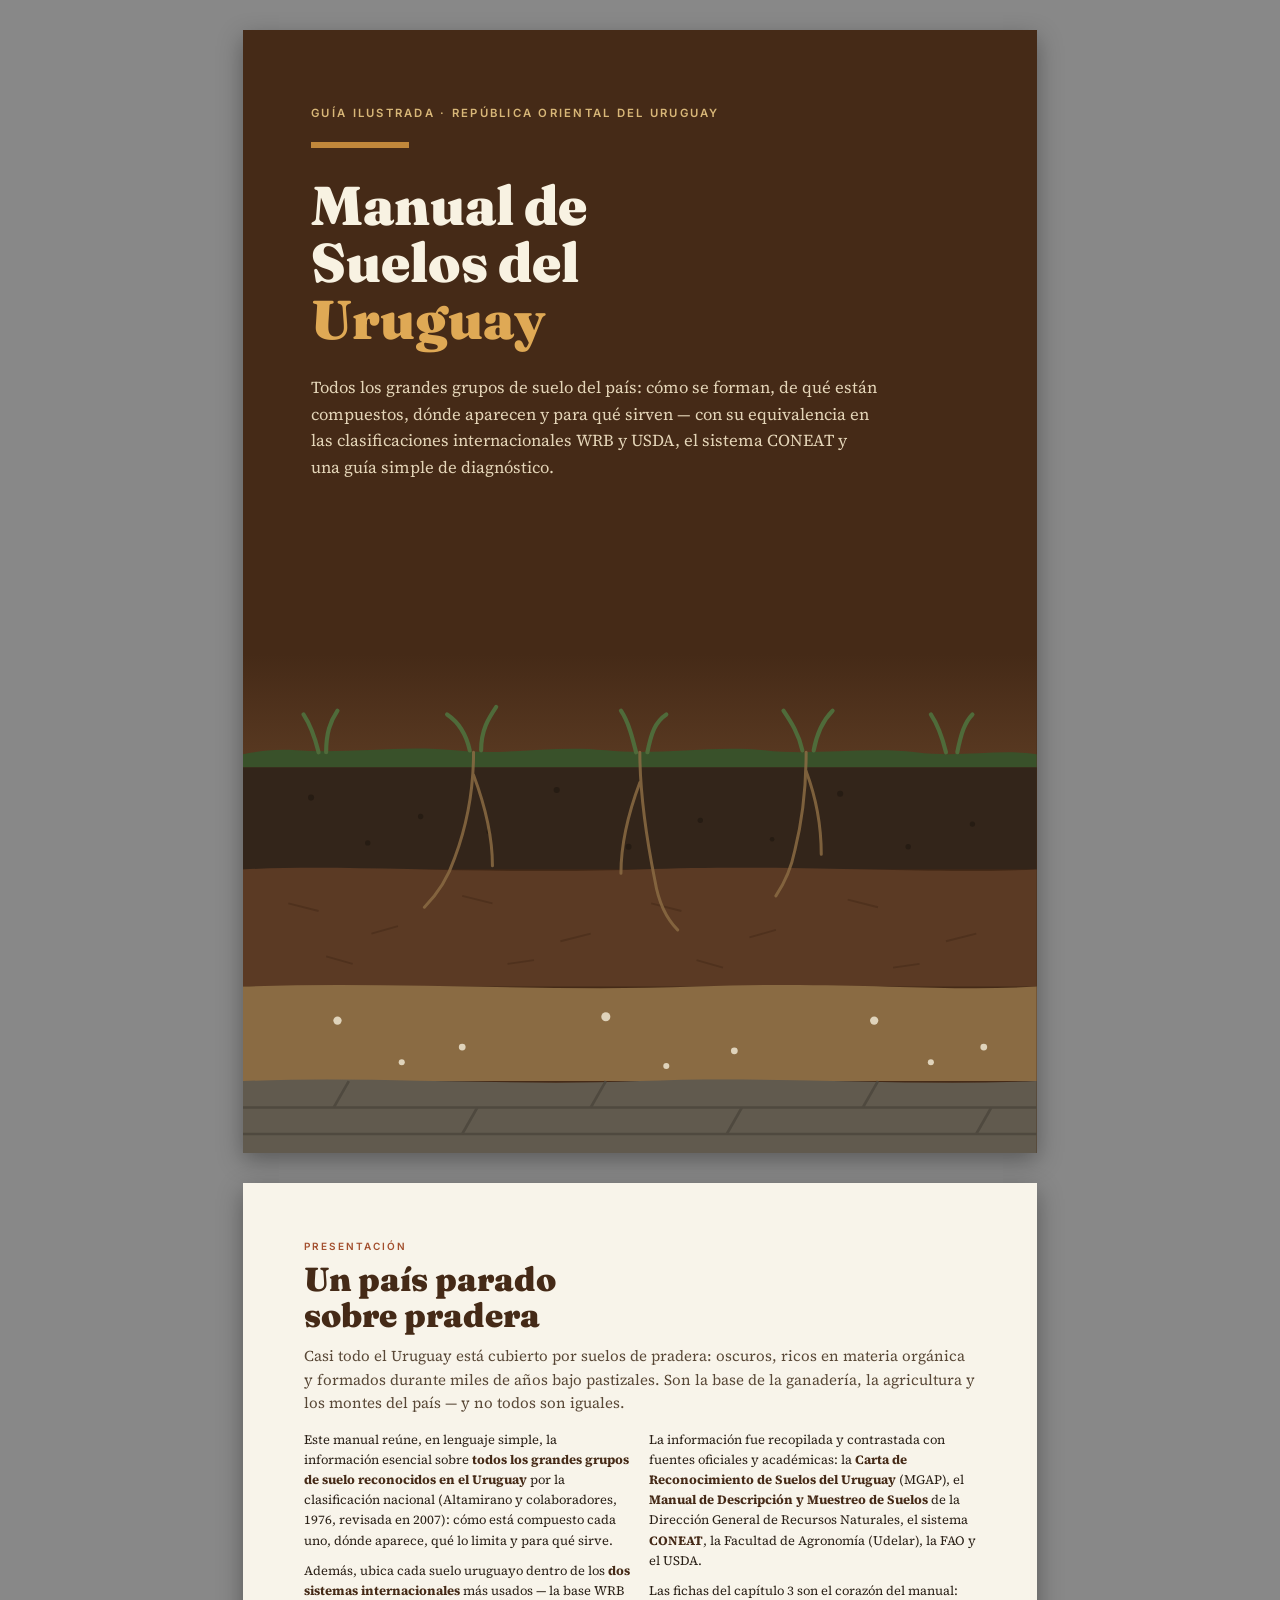
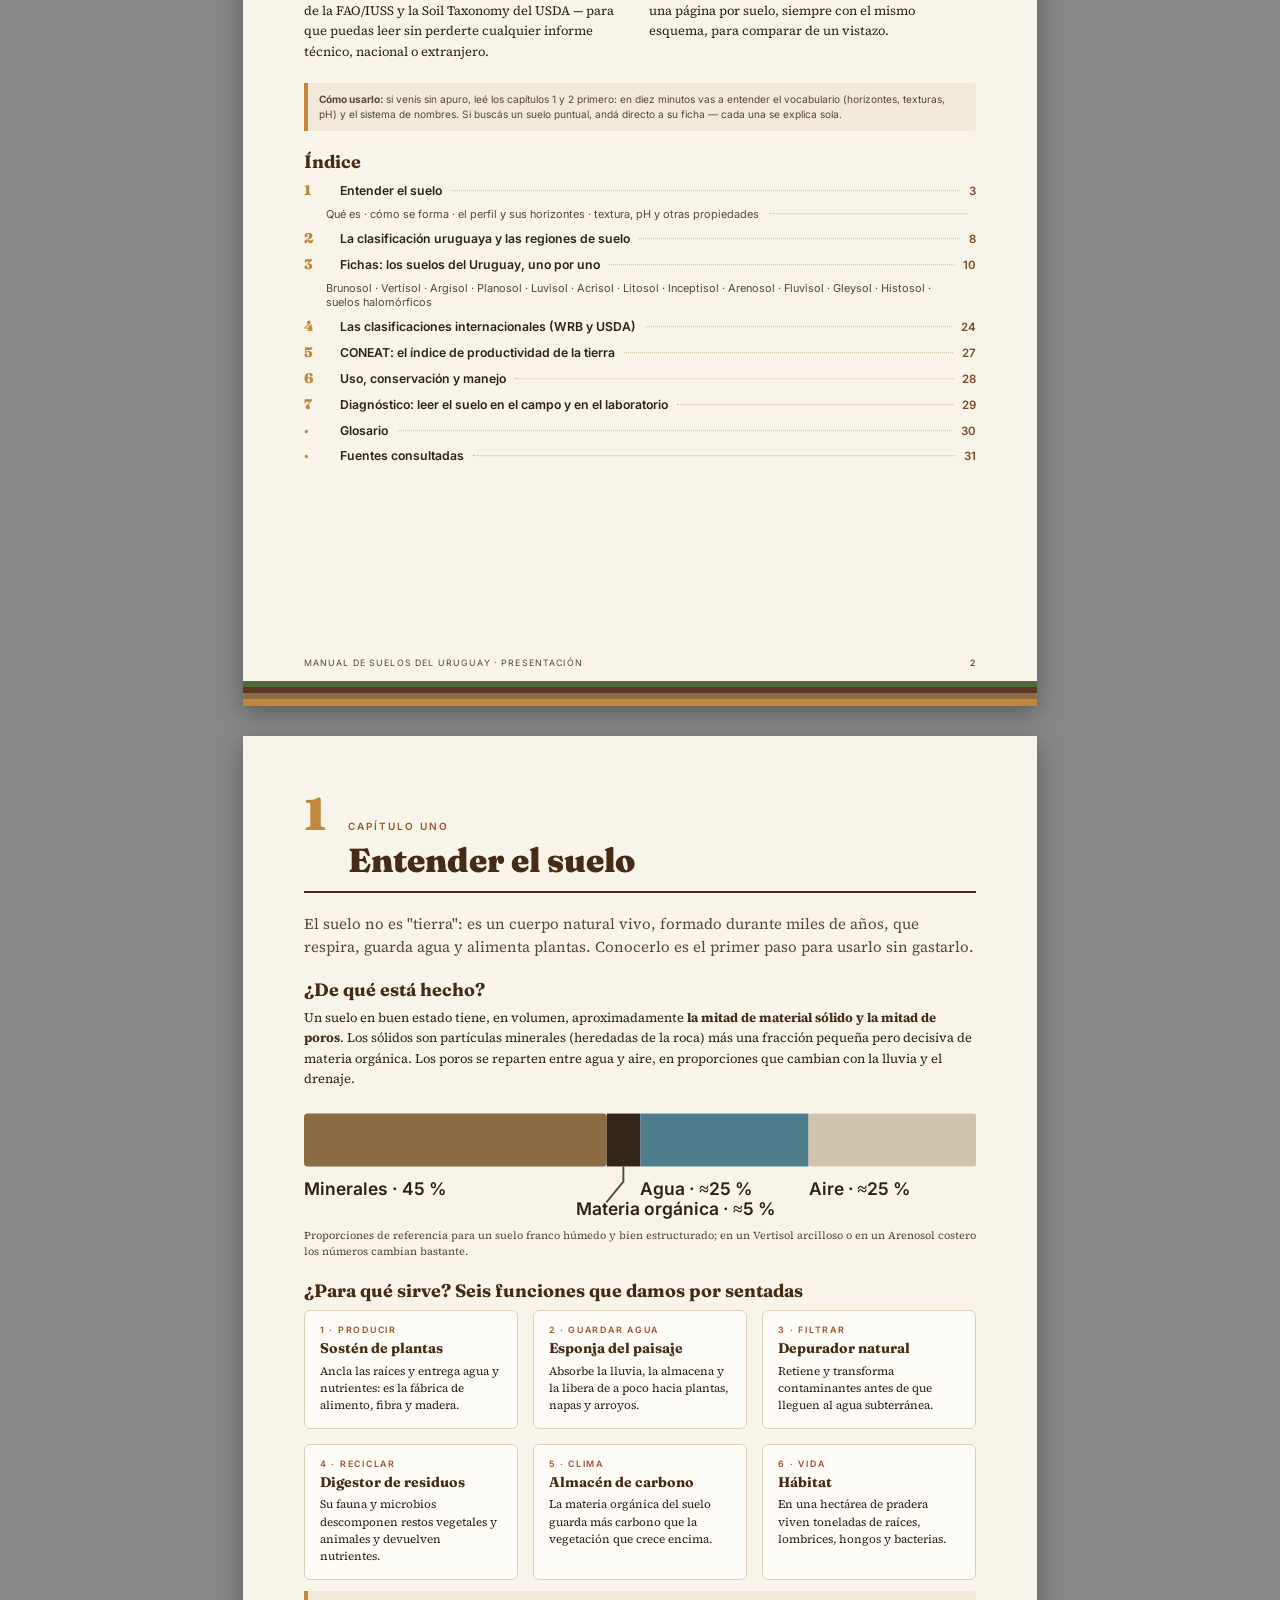
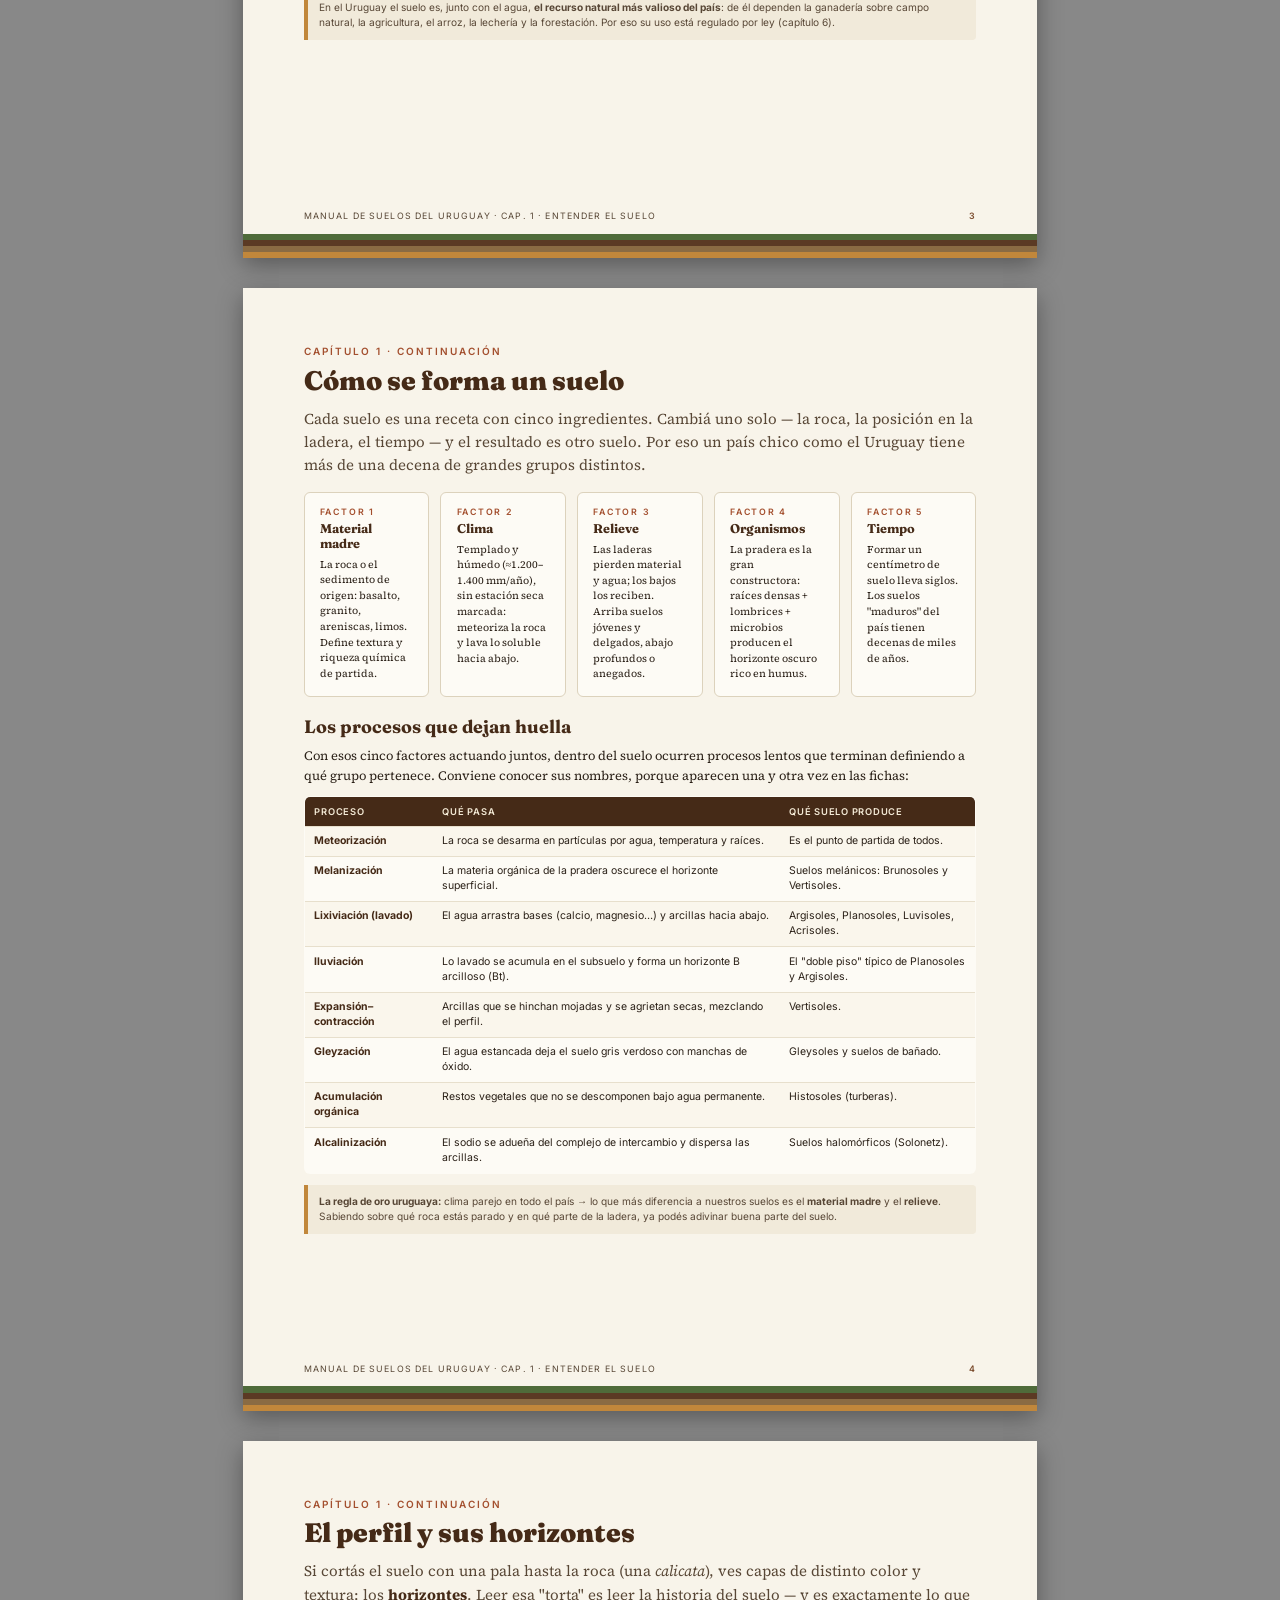
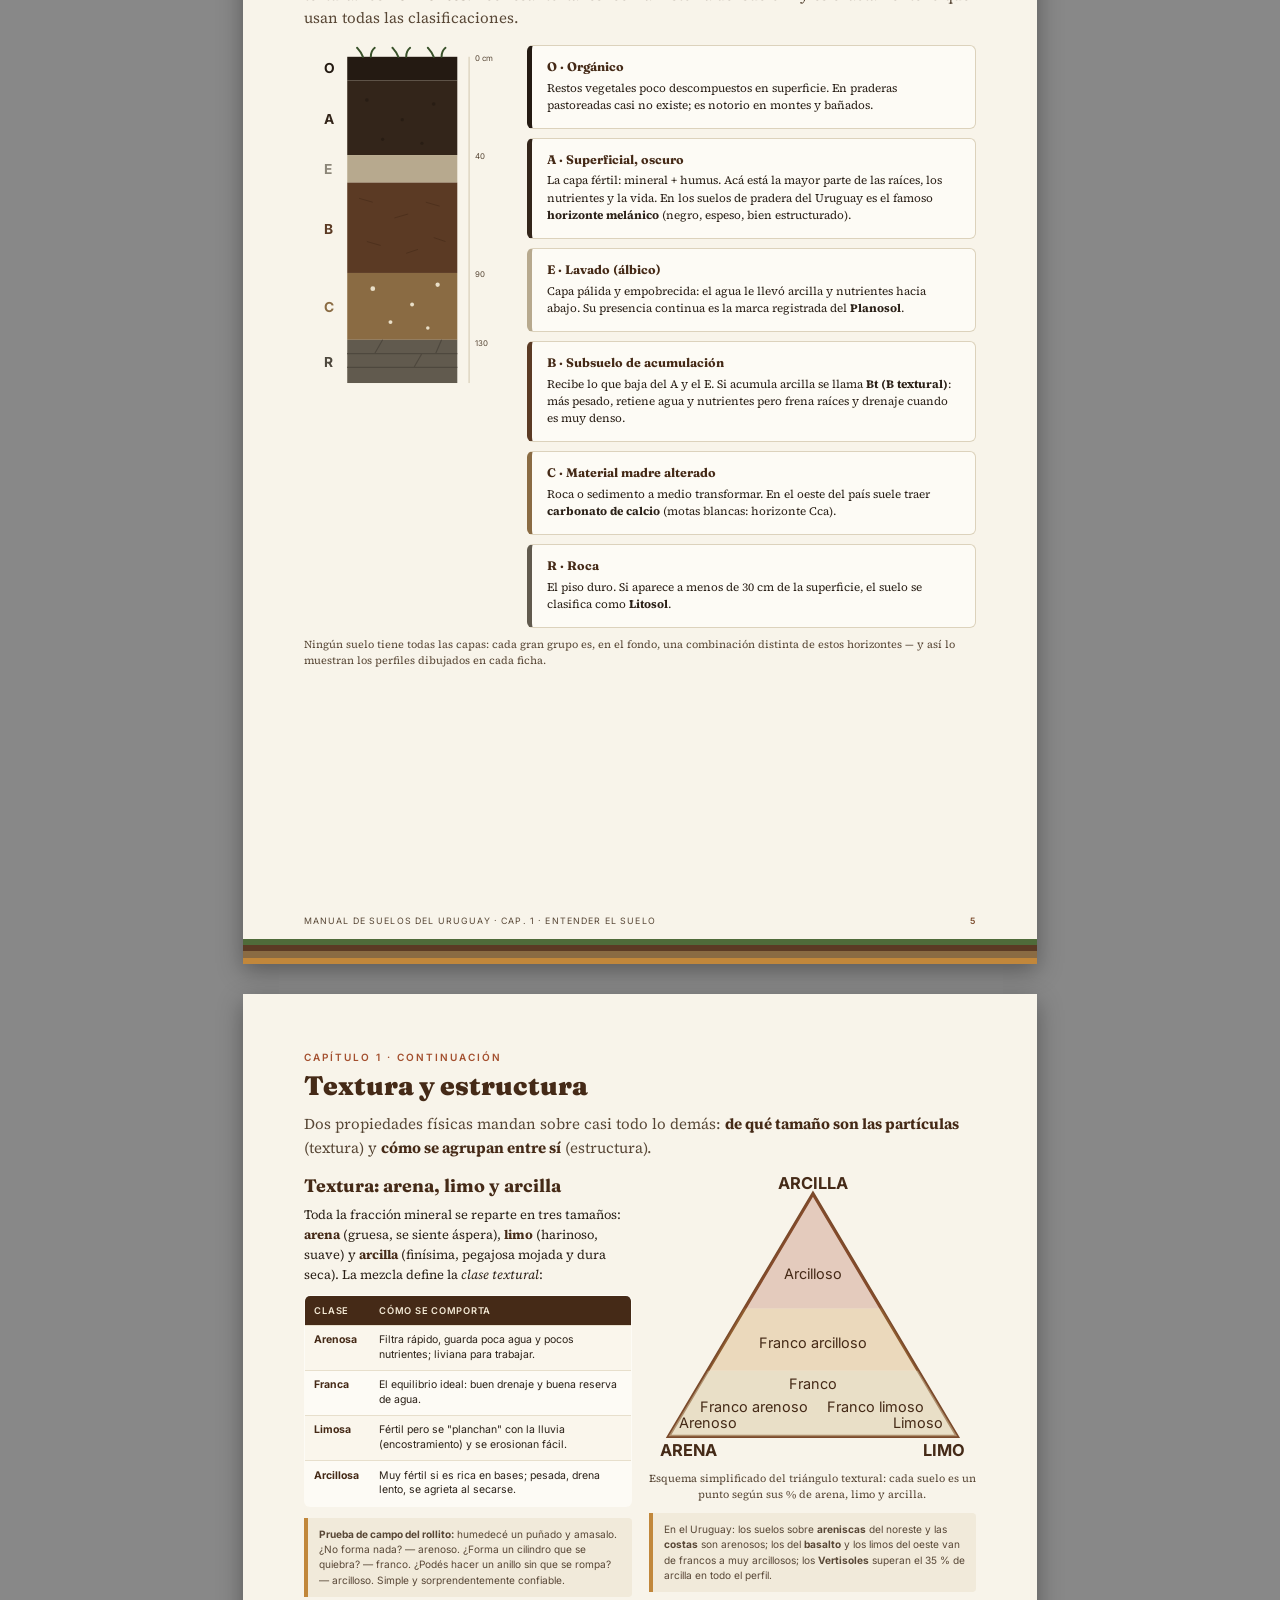
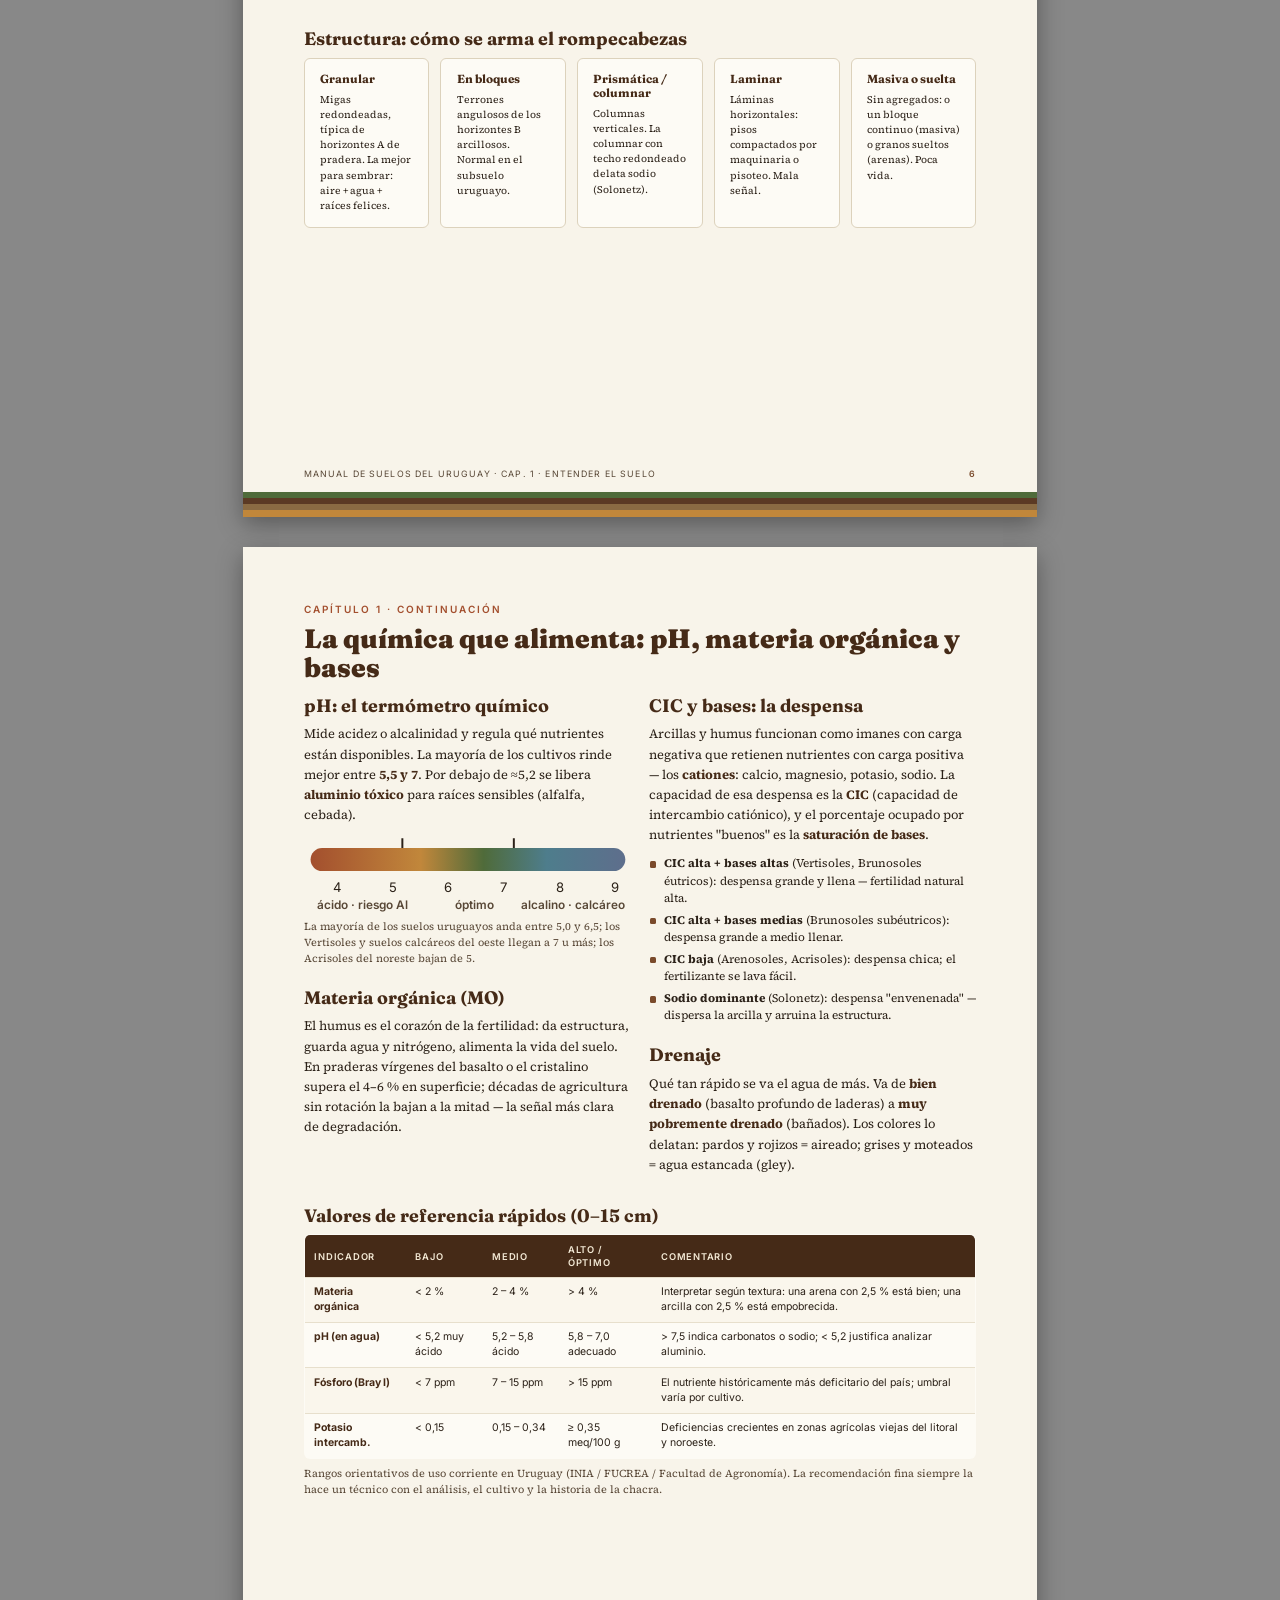
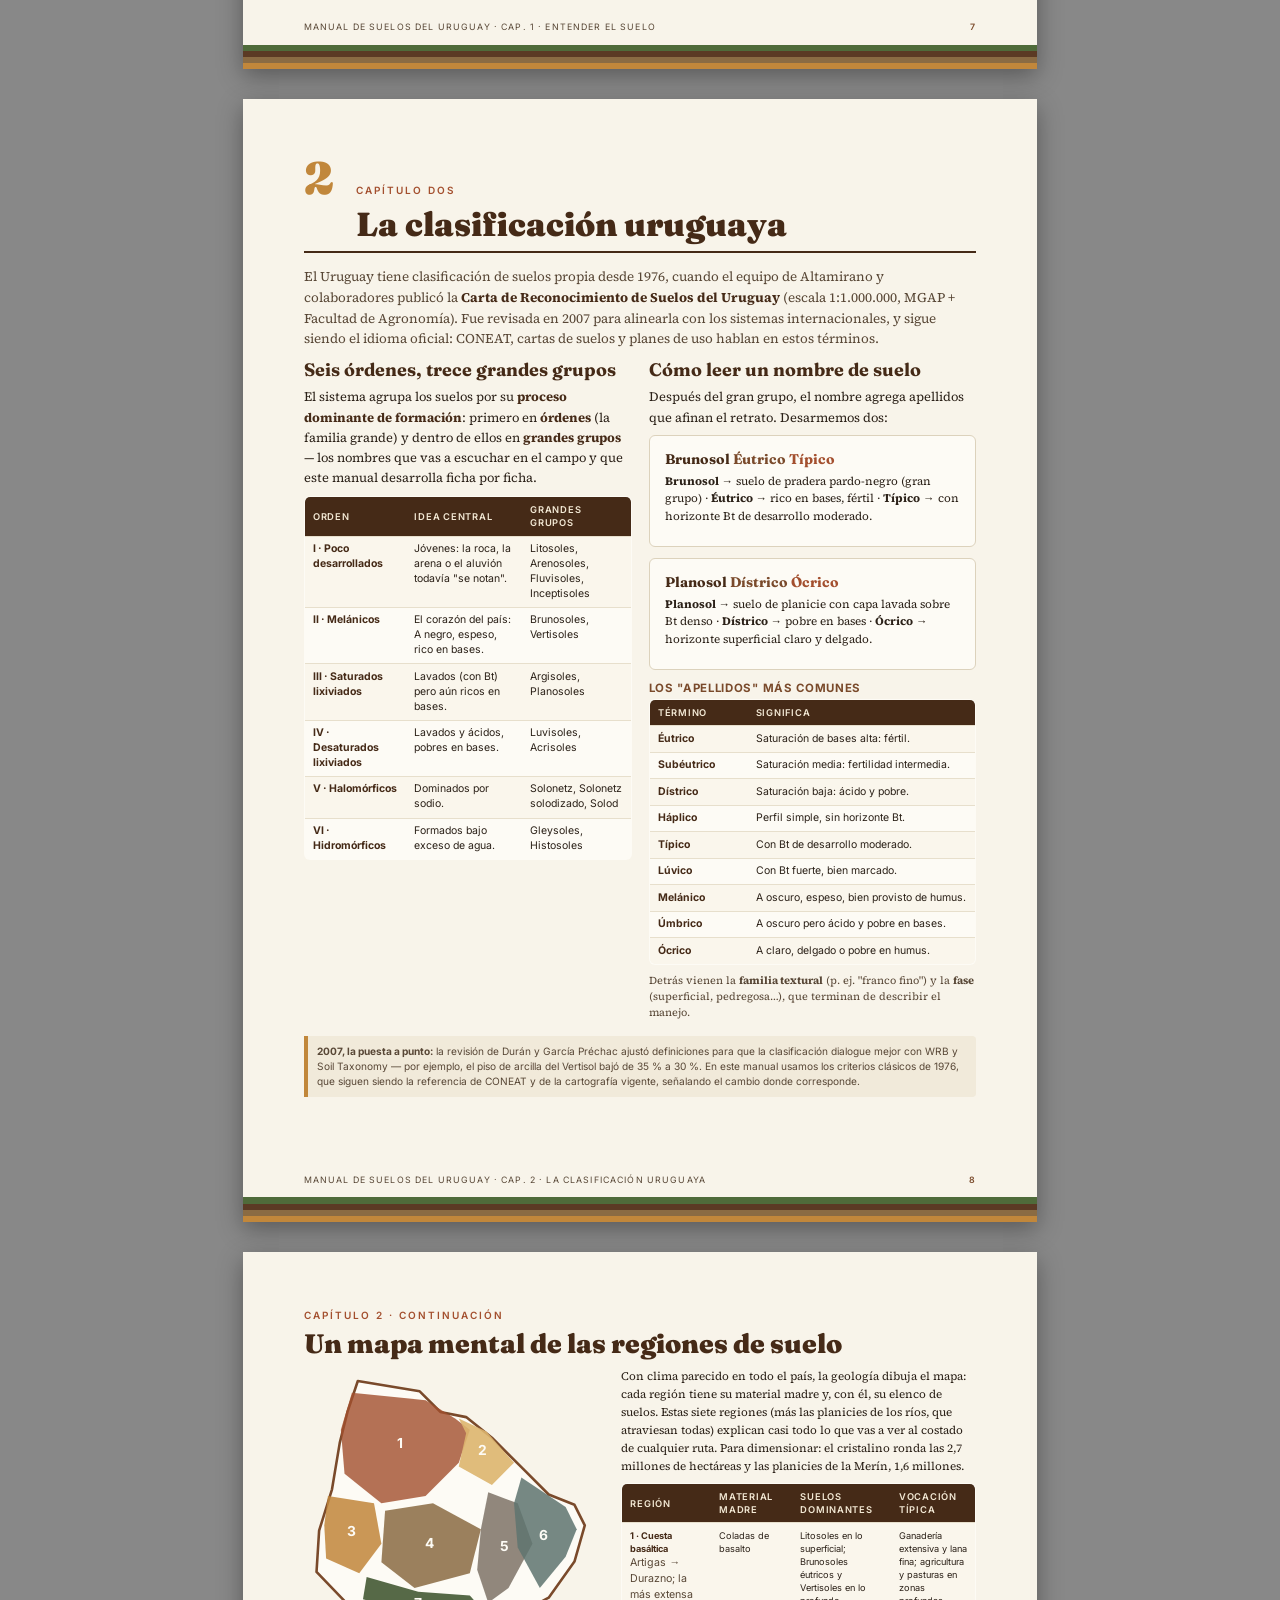
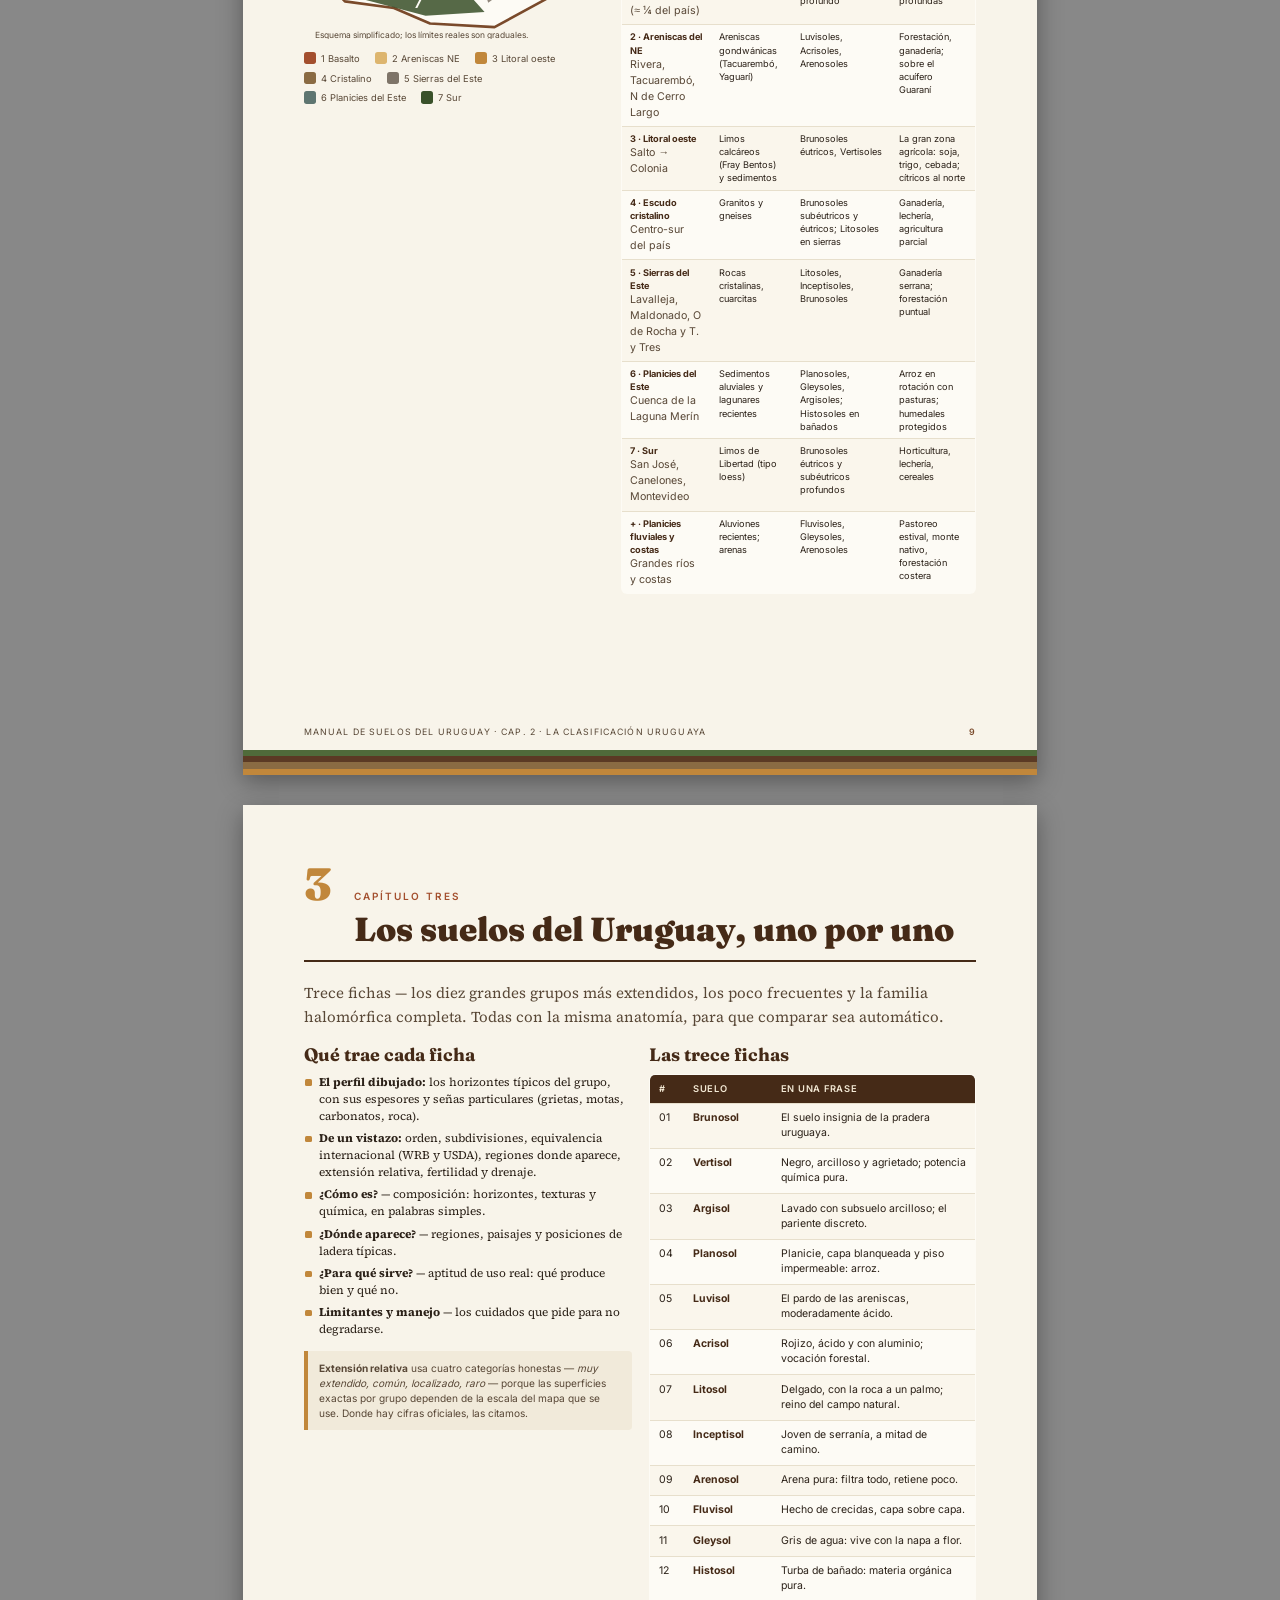
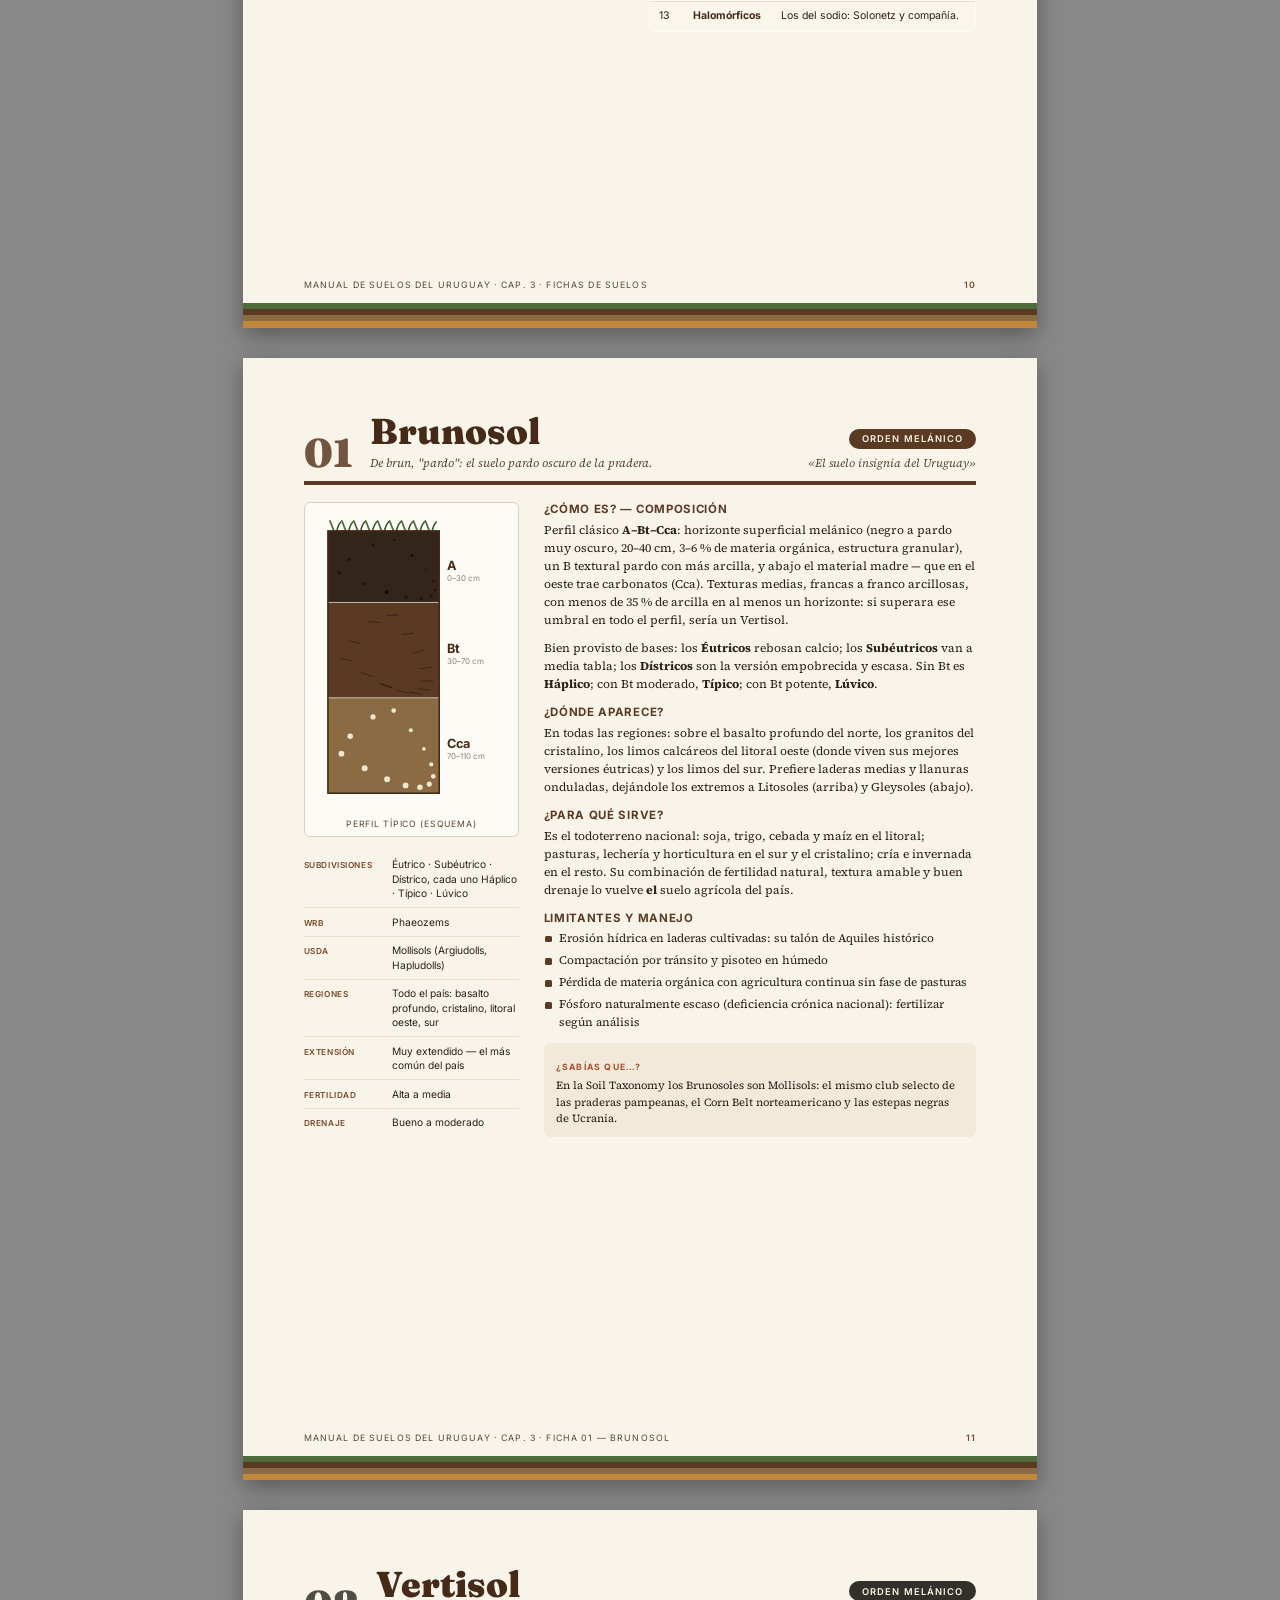
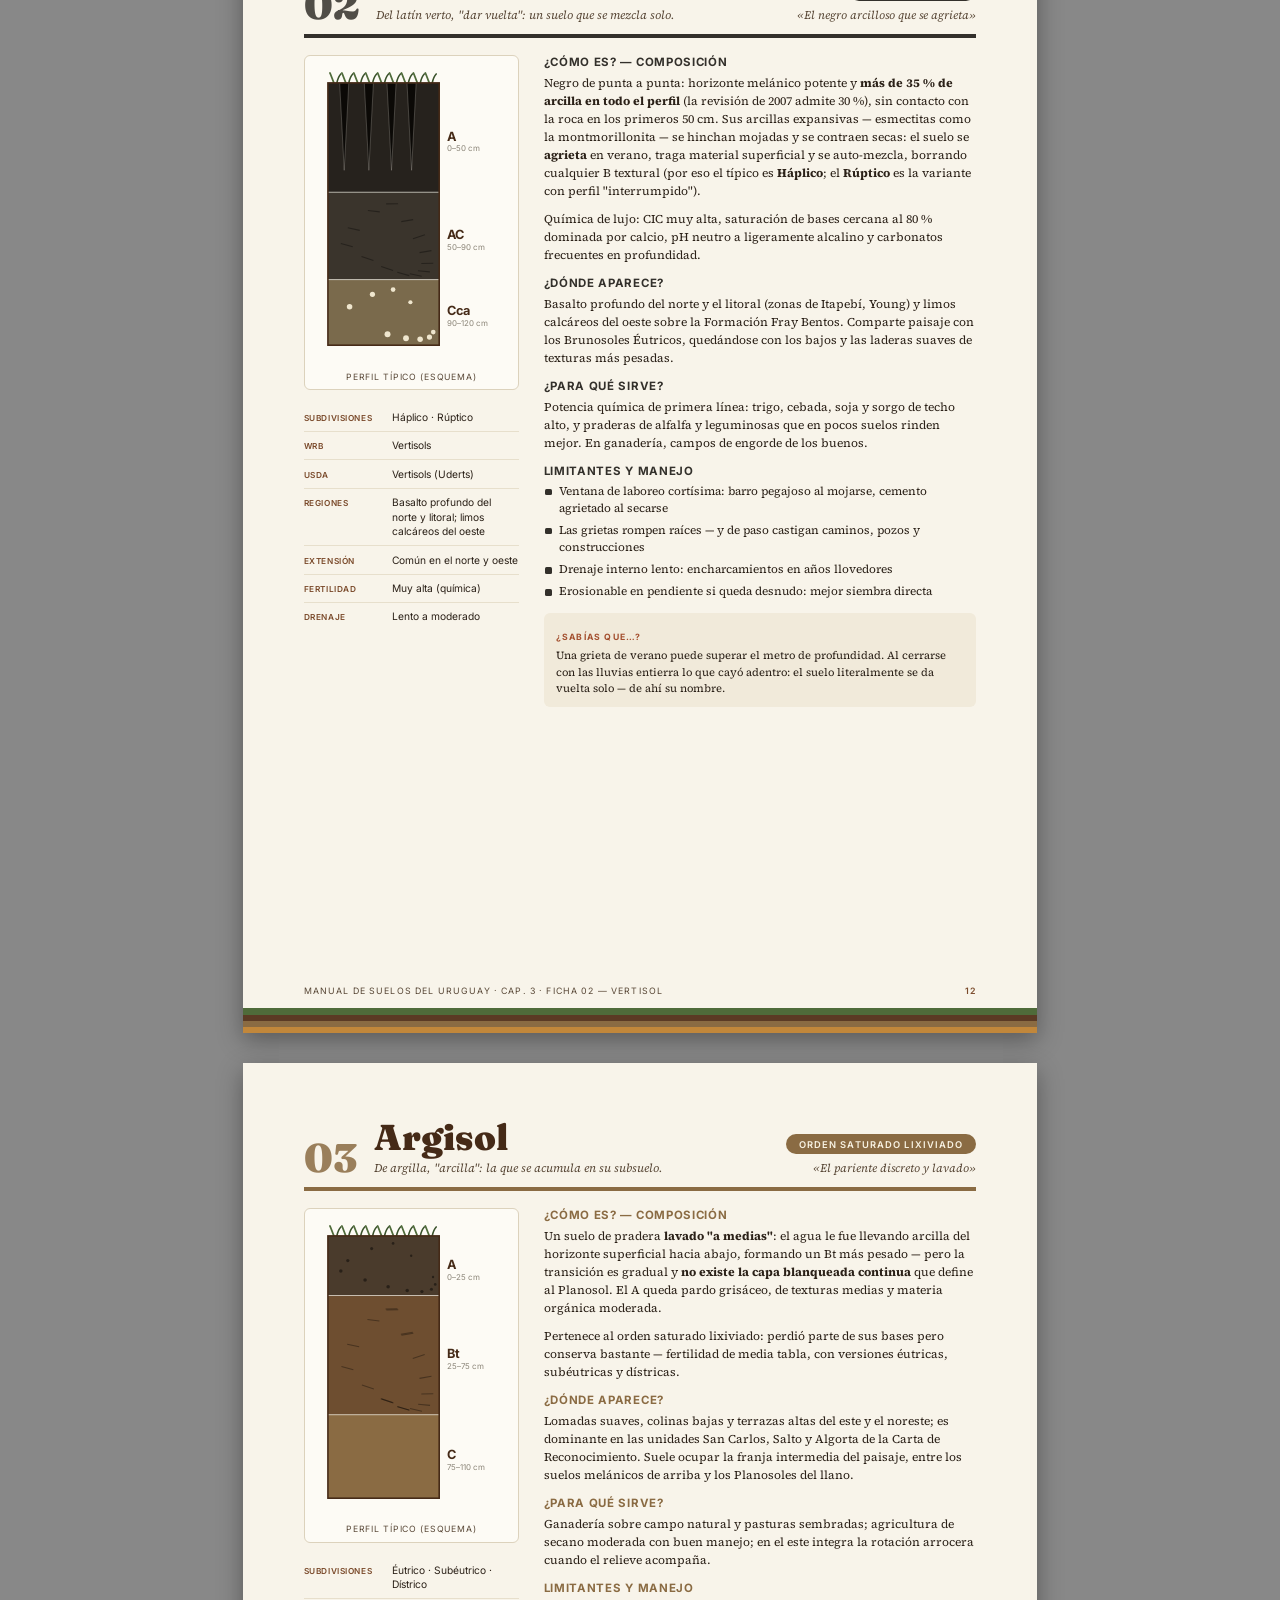
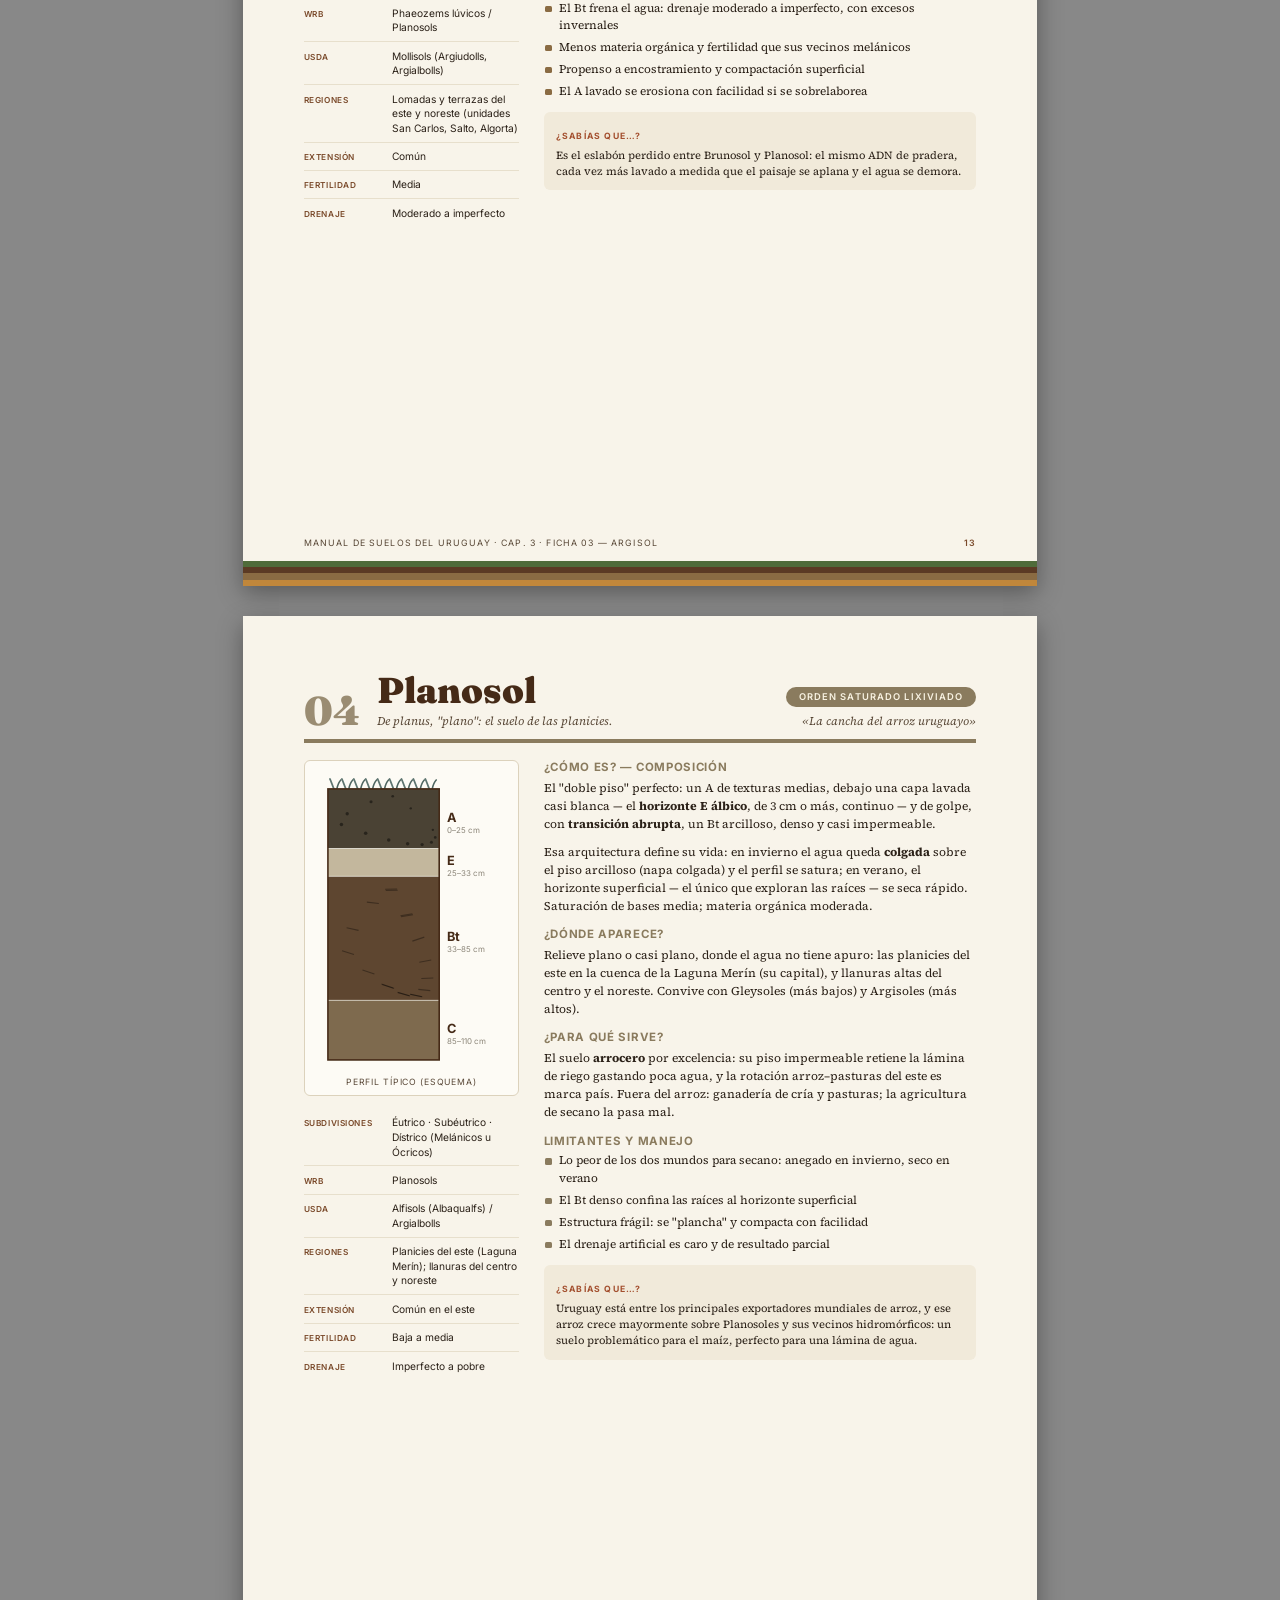
==== manual-suelos/manual-suelos-uruguay.html @ 93a4b37c "Manual de Suelos del Uruguay: PDF ilustrado + fuente HTML Manual de divulgación de 31 páginas con lo" ====
<!doctype html>
<html lang="es">
<head>
<meta charset="utf-8">
<title>Manual de Suelos del Uruguay</title>
<link rel="stylesheet" href="fonts/local.css">
<style>
/* ============ base ============ */
*{margin:0;padding:0;box-sizing:border-box}
:root{
  --tinta:#2B2118; --tinta2:#584736; --papel:#F8F4EA; --papel2:#F1EADA; --blanco:#FDFBF5;
  --tierra:#7A4A2B; --tierraosc:#452A17; --ocre:#C1873B; --ocresoft:#E9D9BC;
  --arcilla:#A34F2E; --pradera:#4F6B3A; --praderaosc:#39512A; --agua:#4E7D8C;
  --piedra:#8B8578; --linea:#DCD2BC; --lineafina:#E7DFCC;
  --fd:"Fraunces",serif;           /* display */
  --fs:"Source Serif 4",serif;     /* body    */
  --fi:"Inter",sans-serif;         /* labels  */
}
html{-webkit-print-color-adjust:exact;print-color-adjust:exact}
body{font-family:var(--fs);color:var(--tinta);background:#888}
@page{size:A4;margin:0}
.page{width:210mm;height:297mm;background:var(--papel);position:relative;overflow:hidden;
  page-break-after:always;break-after:page}
.page:last-of-type{page-break-after:auto}
.pad{padding:15mm 16mm 22mm;height:100%}
@media screen{.page{margin:8mm auto;box-shadow:0 2mm 6mm rgba(0,0,0,.35)}}

/* ============ footer (JS-injected) ============ */
.pfoot{position:absolute;left:0;right:0;bottom:0;height:14mm}
.pfoot .meta{position:absolute;left:16mm;right:16mm;top:1.2mm;display:flex;align-items:center;
  font-family:var(--fi);font-size:6.6pt;letter-spacing:.13em;text-transform:uppercase;color:var(--tinta2)}
.pfoot .meta .num{margin-left:auto;font-weight:600;color:var(--tierra)}
.pfoot .strip{position:absolute;left:0;right:0;bottom:0;height:6.5mm;display:flex;flex-direction:column}
.pfoot .strip i{display:block;flex:1}
.pfoot .strip i:nth-child(1){background:#4F6B3A}
.pfoot .strip i:nth-child(2){background:#5B3A24}
.pfoot .strip i:nth-child(3){background:#8A6B43}
.pfoot .strip i:nth-child(4){background:#C1873B}

/* ============ typographic components ============ */
.kicker{font-family:var(--fi);font-size:7.5pt;font-weight:600;letter-spacing:.2em;
  text-transform:uppercase;color:var(--arcilla)}
h1.cap{font-family:var(--fd);font-weight:900;font-size:25pt;line-height:1.08;color:var(--tierraosc);
  margin:2.5mm 0 3mm}
h2{font-family:var(--fd);font-weight:700;font-size:13.5pt;color:var(--tierraosc);margin:5mm 0 2mm}
h3{font-family:var(--fi);font-weight:700;font-size:8.6pt;letter-spacing:.06em;text-transform:uppercase;
  color:var(--tierra);margin:3.5mm 0 1.2mm}
p{font-size:9.6pt;line-height:1.58;margin:0 0 2.6mm}
p.lede{font-size:11.3pt;line-height:1.55;color:var(--tinta2);margin:0 0 4mm}
strong{color:var(--tierraosc)}
.small{font-size:8pt;line-height:1.5;color:var(--tinta2)}
.nota{font-family:var(--fi);font-size:7.6pt;line-height:1.5;color:var(--tinta2);
  background:var(--papel2);border-left:1.2mm solid var(--ocre);padding:2.4mm 3mm;border-radius:0 1mm 1mm 0;margin:3mm 0}
.capnum{font-family:var(--fd);font-weight:900;font-size:34pt;color:var(--ocre);line-height:1}
.caphead{display:flex;gap:6mm;align-items:baseline;border-bottom:.55mm solid var(--tierraosc);padding-bottom:3.5mm;margin-bottom:5mm}
.caphead .kicker{margin-bottom:1.5mm}
hr.sep{border:none;border-top:.3mm solid var(--linea);margin:4mm 0}

/* ============ grids & cards ============ */
.grid2{display:grid;grid-template-columns:1fr 1fr;gap:4.5mm}
.grid3{display:grid;grid-template-columns:1fr 1fr 1fr;gap:4mm}
.card{background:var(--blanco);border:.3mm solid var(--linea);border-radius:1.6mm;padding:3.6mm 4mm}
.card h4{font-family:var(--fd);font-weight:700;font-size:10.5pt;color:var(--tierraosc);margin:0 0 1.4mm}
.card p{font-size:8.6pt;line-height:1.5;margin:0}
.card .kicker{font-size:6.6pt;margin-bottom:1mm;display:block}

/* ============ tables ============ */
table.tbl{width:100%;border-collapse:collapse;font-family:var(--fi);font-size:7.9pt;line-height:1.42;
  background:var(--blanco);border:.3mm solid var(--linea);border-radius:1.6mm;overflow:hidden}
.tbl th{background:var(--tierraosc);color:#F3E9D5;text-align:left;font-weight:600;font-size:7pt;
  letter-spacing:.08em;text-transform:uppercase;padding:2mm 2.6mm}
.tbl td{padding:1.9mm 2.6mm;border-top:.25mm solid var(--lineafina);vertical-align:top}
.tbl tr:nth-child(even) td{background:#FAF6EC}
.tbl td b{color:var(--tierraosc)}
.tag{display:inline-block;font-family:var(--fi);font-size:6.6pt;font-weight:600;letter-spacing:.05em;
  border-radius:6mm;padding:.5mm 2.2mm;text-transform:uppercase}
.tag.uy{background:#E4EBD9;color:var(--praderaosc)}
.tag.no{background:#EEE8DA;color:var(--piedra)}

/* ============ portada ============ */
.cover{background:var(--tierraosc)}
.cover .art{position:absolute;left:0;right:0;bottom:0}
.cover .top{position:absolute;left:18mm;right:18mm;top:20mm;color:#F3E9D5}
.cover .rule{width:26mm;height:1.4mm;background:var(--ocre);margin:6mm 0 8mm}
.cover .kicker{color:#D8B778;font-size:8.5pt}
.cover h1{font-family:var(--fd);font-weight:900;font-size:41pt;line-height:1.04;margin-top:4mm;color:#F8F2E2}
.cover h1 em{font-style:normal;color:#DFA955}
.cover .sub{font-family:var(--fs);font-size:12.5pt;line-height:1.6;color:#E4D5B8;max-width:150mm;margin-top:7mm}
.cover .edicion{position:absolute;left:18mm;bottom:12mm;color:#C9AF8B}
</style>
</head>
<body>
<style>
/* ============ índice ============ */
.toc .trow{display:flex;align-items:baseline;gap:2.5mm;font-family:var(--fi);font-size:9.2pt;margin:2.1mm 0}
.toc .trow.sub{font-size:8.2pt;margin:1.2mm 0 1.2mm 6mm;color:var(--tinta2)}
.toc .tname{font-weight:600;color:var(--tinta)}
.toc .sub .tname{font-weight:400;color:var(--tinta2)}
.toc .tdots{flex:1;border-bottom:.35mm dotted #C9BC9E;transform:translateY(-1mm)}
.toc .tnum{font-family:var(--fi);font-weight:600;color:var(--tierra);font-size:8.6pt}
.toc .tcapnum{font-family:var(--fd);font-weight:900;color:var(--ocre);width:7mm;font-size:10.5pt}

/* ============ fichas ============ */
.fhead{display:flex;align-items:flex-end;gap:4.5mm;border-bottom:1.1mm solid var(--fcolor,#7A4A2B);padding-bottom:2.8mm}
.fhead .fnum{font-family:var(--fd);font-weight:900;font-size:30pt;line-height:.9;color:var(--fcolor,#7A4A2B);opacity:.85}
.fhead h1{font-family:var(--fd);font-weight:900;font-size:27pt;line-height:.95;color:var(--tierraosc)}
.fhead .fety{font-size:8.8pt;font-style:italic;color:var(--tinta2);margin-top:1.6mm}
.fhead .fchip{margin-left:auto;text-align:right}
.fchip .orden{display:inline-block;font-family:var(--fi);font-size:7pt;font-weight:600;letter-spacing:.12em;
  text-transform:uppercase;background:var(--fcolor,#7A4A2B);color:#F8F2E2;border-radius:6mm;padding:1.2mm 3.4mm}
.fchip .apodo{font-family:var(--fs);font-style:italic;font-size:8.6pt;color:var(--tinta2);margin-top:1.6mm}
.fbody{display:grid;grid-template-columns:57mm 1fr;gap:6.5mm;margin-top:4.5mm}
.perfilbox{background:var(--blanco);border:.3mm solid var(--linea);border-radius:1.6mm;padding:3mm 3mm 2mm}
.perfilbox .pcap{font-family:var(--fi);font-size:6.5pt;letter-spacing:.1em;text-transform:uppercase;
  color:var(--tinta2);text-align:center;margin-top:1.4mm}
.facts{margin-top:3.5mm}
.facts .frow{display:flex;gap:2.5mm;padding:1.7mm 0;border-bottom:.25mm solid var(--lineafina);align-items:baseline}
.facts .frow:last-child{border-bottom:none}
.facts .fk{font-family:var(--fi);font-size:6.2pt;font-weight:600;letter-spacing:.07em;text-transform:uppercase;
  color:var(--tierra);width:21mm;flex:none}
.facts .fv{font-family:var(--fi);font-size:7.7pt;line-height:1.42;color:var(--tinta)}
.fmain h3{margin:0 0 1.3mm;color:var(--fcolor,#7A4A2B)}
.fmain h3 + p, .fmain p{font-size:8.9pt;line-height:1.52;margin-bottom:2.6mm}
.fmain .bloque{margin-bottom:3.2mm}
ul.puntos{list-style:none;margin:.5mm 0 0}
ul.puntos li{font-size:8.7pt;line-height:1.48;padding-left:4mm;position:relative;margin-bottom:1.3mm}
ul.puntos li::before{content:"";position:absolute;left:.4mm;top:1.55mm;width:1.7mm;height:1.7mm;
  border-radius:.4mm;background:var(--fcolor,#C1873B)}
.dato{background:var(--papel2);border-radius:1.6mm;padding:2.6mm 3.2mm;margin-top:1mm}
.dato .dk{font-family:var(--fi);font-size:6.5pt;font-weight:700;letter-spacing:.14em;text-transform:uppercase;color:var(--arcilla)}
.dato p{font-size:8.2pt;line-height:1.5;margin:1mm 0 0}

/* ============ wrb / st grids ============ */
.wrbgrid{display:grid;grid-template-columns:repeat(4,1fr);gap:2.2mm;margin-top:3mm}
.wrbgrid .w{background:var(--blanco);border:.3mm solid var(--linea);border-radius:1.2mm;padding:1.9mm 2.2mm;min-height:14mm}
.wrbgrid .w.uy{border-color:var(--pradera);border-width:.45mm;background:#F4F7EC}
.wrbgrid .wn{font-family:var(--fi);font-weight:700;font-size:7.6pt;color:var(--tierraosc)}
.wrbgrid .wd{font-family:var(--fi);font-size:6.6pt;line-height:1.35;color:var(--tinta2);margin-top:.8mm}
.wrbgrid .w.uy .wn::after{content:" ●";color:var(--pradera);font-size:6pt}

/* ============ glosario ============ */
.glos{columns:2;column-gap:8mm;margin-top:3mm}
.glos .g{break-inside:avoid;margin-bottom:2.7mm}
.glos .gt{font-family:var(--fi);font-weight:700;font-size:8.4pt;color:var(--tierraosc)}
.glos .gd{font-size:8.4pt;line-height:1.5;color:var(--tinta)}

/* ============ misc ============ */
.legend{display:flex;flex-wrap:wrap;gap:2mm 4mm;font-family:var(--fi);font-size:7pt;color:var(--tinta2);margin-top:2mm}
.legend i{display:inline-block;width:3.2mm;height:3.2mm;border-radius:.7mm;margin-right:1.3mm;vertical-align:-.5mm}
.twocol{columns:2;column-gap:7mm}
.twocol p{break-inside:avoid}

/* ============ modo compacto (páginas densas) ============ */
.compact p.lede{font-size:10pt;margin-bottom:2.5mm}
.compact .caphead{margin-bottom:3.5mm;padding-bottom:2.5mm}
.compact .tbl td{padding:1.4mm 2.2mm}
.compact .tbl th{padding:1.6mm 2.2mm}
.compact h2{margin:3.5mm 0 1.6mm}
.compact h3{margin:2.5mm 0 1mm}
.compact ul.puntos li{margin-bottom:1mm;line-height:1.42}
.compact .nota{margin:2.2mm 0;padding:2mm 2.6mm}
.compact p{margin-bottom:2mm}
</style>

<!-- ══════════════════ PORTADA ══════════════════ -->
<section class="page cover" data-nofoot>
  <div class="top">
    <div class="kicker">Guía ilustrada · República Oriental del Uruguay</div>
    <div class="rule"></div>
    <h1>Manual de<br>Suelos del<br><em>Uruguay</em></h1>
    <p class="sub">Todos los grandes grupos de suelo del país: cómo se forman, de qué están
    compuestos, dónde aparecen y para qué sirven — con su equivalencia en las
    clasificaciones internacionales WRB y USDA, el sistema CONEAT y una guía
    simple de diagnóstico.</p>
  </div>
  <div class="edicion" style="font-family:var(--fi);font-size:8pt;letter-spacing:.12em;text-transform:uppercase">
    Edición agosto 2026 · Elaborado y verificado con fuentes oficiales (MGAP · FAO · IUSS)
  </div>
  <svg class="art" viewBox="0 0 210 132" width="100%" preserveAspectRatio="none" xmlns="http://www.w3.org/2000/svg">
    <defs>
      <linearGradient id="cieloG" x1="0" y1="0" x2="0" y2="1">
        <stop offset="0" stop-color="#452A17"/><stop offset="1" stop-color="#5A3A22"/>
      </linearGradient>
    </defs>
    <!-- resplandor sobre el horizonte -->
    <rect x="0" y="0" width="210" height="30" fill="url(#cieloG)"/>
    <!-- pasto -->
    <path d="M0,30 L210,30 L210,26.5 C200,25 190,27.5 178,26 C165,24.5 150,27 138,25.5 C124,24 110,27 96,25.5 C82,24 70,27 56,25.5 C42,24 28,26.5 14,25.5 C8,25 3,26 0,26.5 Z" fill="#39512A"/>
    <g stroke="#4F6B3A" stroke-width="1.1" stroke-linecap="round" fill="none">
      <path d="M20,26 C19,22 18,19 16,16"/><path d="M22,26 C22,21 23,18 25,15"/>
      <path d="M60,25.5 C59,21 57,18 54,16"/><path d="M63,25.5 C63,20 65,17 67,14"/>
      <path d="M104,26 C103,22 102,18 100,15"/><path d="M107,26 C108,21 109,18 112,16"/>
      <path d="M148,25.5 C147,21 145,18 143,15"/><path d="M151,25.5 C152,20 154,17 156,15"/>
      <path d="M186,26 C185,22 184,19 182,16"/><path d="M189,26 C190,21 191,18 193,16"/>
    </g>
    <!-- horizonte A -->
    <rect x="0" y="30" width="210" height="27" fill="#33251A"/>
    <g fill="#241A12" opacity=".8">
      <circle cx="18" cy="38" r=".8"/><circle cx="47" cy="43" r=".7"/><circle cx="83" cy="36" r=".8"/>
      <circle cx="121" cy="44" r=".7"/><circle cx="158" cy="37" r=".8"/><circle cx="193" cy="45" r=".7"/>
      <circle cx="33" cy="50" r=".7"/><circle cx="102" cy="51" r=".8"/><circle cx="176" cy="51" r=".7"/>
      <circle cx="65" cy="47" r=".6"/><circle cx="140" cy="49" r=".6"/>
    </g>
    <!-- horizonte Bt -->
    <path d="M0,57 C30,55.5 60,58.5 105,57 C150,55.5 180,58.5 210,57 L210,88 L0,88 Z" fill="#5B3A24"/>
    <g stroke="#4A2E1B" stroke-width=".5" opacity=".7" fill="none">
      <path d="M12,66 l8,2 M34,74 l7,-2 M58,64 l8,2 M84,76 l8,-2 M108,66 l8,2 M134,75 l7,-2 M160,65 l8,2 M186,76 l8,-2"/>
      <path d="M22,80 l7,2 M70,82 l7,-1 M120,81 l7,2 M172,83 l7,-1"/>
    </g>
    <!-- horizonte C con carbonatos -->
    <path d="M0,88 C40,86.5 80,89.5 120,88 C160,86.5 185,89.5 210,88 L210,113 L0,113 Z" fill="#8A6B43"/>
    <g fill="#E9DFC8" opacity=".9">
      <circle cx="25" cy="97" r="1.1"/><circle cx="58" cy="104" r=".9"/><circle cx="96" cy="96" r="1.2"/>
      <circle cx="130" cy="105" r=".9"/><circle cx="167" cy="97" r="1.1"/><circle cx="196" cy="104" r=".9"/>
      <circle cx="42" cy="108" r=".8"/><circle cx="112" cy="109" r=".8"/><circle cx="182" cy="108" r=".8"/>
    </g>
    <!-- roca -->
    <path d="M0,113 C35,111.5 70,114.5 105,113 C140,111.5 175,114.5 210,113 L210,132 L0,132 Z" fill="#615A4E"/>
    <g stroke="#4E483E" stroke-width=".7" fill="none" opacity=".9">
      <path d="M0,120 L210,120 M0,127 L210,127"/>
      <path d="M28,113 L24,120 M62,120 L58,127 M96,113 L92,120 M132,120 L128,127 M168,113 L164,120 M198,120 L194,127"/>
    </g>
    <!-- raíces -->
    <g stroke="#8A6B43" stroke-width=".8" fill="none" opacity=".85" stroke-linecap="round">
      <path d="M61,26 C61,36 59,46 56,54 C54,60 51,64 48,67"/>
      <path d="M61,32 C64,40 66,48 66,56"/>
      <path d="M105,26 C105,38 107,50 109,60 C110,66 112,70 115,73"/>
      <path d="M105,34 C102,42 100,50 100,58"/>
      <path d="M149,26 C149,35 148,44 146,52 C145,57 143,61 141,64"/>
      <path d="M149,31 C152,39 153,46 153,53"/>
    </g>
  </svg>
</section>

<!-- ══════════════════ PRESENTACIÓN + ÍNDICE ══════════════════ -->
<section class="page" data-cap="Presentación">
  <div class="pad">
    <div class="kicker">Presentación</div>
    <h1 class="cap">Un país parado<br>sobre pradera</h1>
    <p class="lede">Casi todo el Uruguay está cubierto por suelos de pradera: oscuros, ricos en
    materia orgánica y formados durante miles de años bajo pastizales. Son la base de la
    ganadería, la agricultura y los montes del país — y no todos son iguales.</p>
    <div class="grid2">
      <div>
        <p>Este manual reúne, en lenguaje simple, la información esencial sobre <strong>todos los
        grandes grupos de suelo reconocidos en el Uruguay</strong> por la clasificación nacional
        (Altamirano y colaboradores, 1976, revisada en 2007): cómo está compuesto cada uno,
        dónde aparece, qué lo limita y para qué sirve.</p>
        <p>Además, ubica cada suelo uruguayo dentro de los <strong>dos sistemas internacionales</strong>
        más usados — la base WRB de la FAO/IUSS y la Soil Taxonomy del USDA — para que puedas
        leer sin perderte cualquier informe técnico, nacional o extranjero.</p>
      </div>
      <div>
        <p>La información fue recopilada y contrastada con fuentes oficiales y académicas: la
        <strong>Carta de Reconocimiento de Suelos del Uruguay</strong> (MGAP), el <strong>Manual de
        Descripción y Muestreo de Suelos</strong> de la Dirección General de Recursos Naturales,
        el sistema <strong>CONEAT</strong>, la Facultad de Agronomía (Udelar), la FAO y el USDA.</p>
        <p>Las fichas del capítulo 3 son el corazón del manual: una página por suelo, siempre con
        el mismo esquema, para comparar de un vistazo.</p>
      </div>
    </div>
    <div class="nota"><b>Cómo usarlo:</b> si venís sin apuro, leé los capítulos 1 y 2 primero: en diez
    minutos vas a entender el vocabulario (horizontes, texturas, pH) y el sistema de nombres. Si buscás
    un suelo puntual, andá directo a su ficha — cada una se explica sola.</div>
    <h2 style="margin-top:5mm">Índice</h2>
    <div class="toc">
      <div class="trow"><span class="tcapnum">1</span><span class="tname">Entender el suelo</span><span class="tdots"></span><span class="tnum" data-ref="cap1"></span></div>
      <div class="trow sub"><span class="tname">Qué es · cómo se forma · el perfil y sus horizontes · textura, pH y otras propiedades</span><span class="tdots"></span><span class="tnum"></span></div>
      <div class="trow"><span class="tcapnum">2</span><span class="tname">La clasificación uruguaya y las regiones de suelo</span><span class="tdots"></span><span class="tnum" data-ref="cap2"></span></div>
      <div class="trow"><span class="tcapnum">3</span><span class="tname">Fichas: los suelos del Uruguay, uno por uno</span><span class="tdots"></span><span class="tnum" data-ref="fichas"></span></div>
      <div class="trow sub"><span class="tname">Brunosol · Vertisol · Argisol · Planosol · Luvisol · Acrisol · Litosol · Inceptisol · Arenosol · Fluvisol · Gleysol · Histosol · suelos halomórficos</span><span class="tdots"></span><span class="tnum"></span></div>
      <div class="trow"><span class="tcapnum">4</span><span class="tname">Las clasificaciones internacionales (WRB y USDA)</span><span class="tdots"></span><span class="tnum" data-ref="cap4"></span></div>
      <div class="trow"><span class="tcapnum">5</span><span class="tname">CONEAT: el índice de productividad de la tierra</span><span class="tdots"></span><span class="tnum" data-ref="cap5"></span></div>
      <div class="trow"><span class="tcapnum">6</span><span class="tname">Uso, conservación y manejo</span><span class="tdots"></span><span class="tnum" data-ref="cap6"></span></div>
      <div class="trow"><span class="tcapnum">7</span><span class="tname">Diagnóstico: leer el suelo en el campo y en el laboratorio</span><span class="tdots"></span><span class="tnum" data-ref="cap7"></span></div>
      <div class="trow"><span class="tcapnum">·</span><span class="tname">Glosario</span><span class="tdots"></span><span class="tnum" data-ref="glosario"></span></div>
      <div class="trow"><span class="tcapnum">·</span><span class="tname">Fuentes consultadas</span><span class="tdots"></span><span class="tnum" data-ref="fuentes"></span></div>
    </div>
  </div>
</section>
<!-- ══════════════════ CAP 1 · QUÉ ES EL SUELO ══════════════════ -->
<section class="page" id="cap1" data-cap="Cap. 1 · Entender el suelo">
  <div class="pad">
    <div class="caphead">
      <div class="capnum">1</div>
      <div>
        <div class="kicker">Capítulo uno</div>
        <h1 class="cap" style="margin-bottom:0">Entender el suelo</h1>
      </div>
    </div>
    <p class="lede">El suelo no es "tierra": es un cuerpo natural vivo, formado durante miles de
    años, que respira, guarda agua y alimenta plantas. Conocerlo es el primer paso para usarlo
    sin gastarlo.</p>
    <h2>¿De qué está hecho?</h2>
    <p>Un suelo en buen estado tiene, en volumen, aproximadamente <strong>la mitad de material
    sólido y la mitad de poros</strong>. Los sólidos son partículas minerales (heredadas de la roca)
    más una fracción pequeña pero decisiva de materia orgánica. Los poros se reparten entre agua
    y aire, en proporciones que cambian con la lluvia y el drenaje.</p>
    <svg viewBox="0 0 178 30" width="100%" xmlns="http://www.w3.org/2000/svg" style="margin:2mm 0 1mm">
      <rect x="0" y="2" width="80.1" height="14" fill="#8A6B43" rx="1"/>
      <rect x="80.1" y="2" width="8.9" height="14" fill="#33251A"/>
      <rect x="89" y="2" width="44.5" height="14" fill="#4E7D8C"/>
      <rect x="133.5" y="2" width="44.5" height="14" fill="#CFC5AE" rx="1"/>
      <g font-family="Inter" font-size="4.6" fill="#2B2118">
        <text x="0" y="23.5" font-weight="600">Minerales · 45 %</text>
        <text x="72" y="28.8" font-weight="600">Materia orgánica · ≈5 %</text>
        <text x="89" y="23.5" font-weight="600">Agua · ≈25 %</text>
        <text x="133.5" y="23.5" font-weight="600">Aire · ≈25 %</text>
      </g>
      <path d="M84.5,16 L84.5,20 L80,25.5" stroke="#584736" stroke-width=".5" fill="none"/>
    </svg>
    <p class="small">Proporciones de referencia para un suelo franco húmedo y bien estructurado; en un
    Vertisol arcilloso o en un Arenosol costero los números cambian bastante.</p>
    <h2>¿Para qué sirve? Seis funciones que damos por sentadas</h2>
    <div class="grid3">
      <div class="card"><span class="kicker">1 · Producir</span><h4>Sostén de plantas</h4><p>Ancla las raíces y entrega agua y nutrientes: es la fábrica de alimento, fibra y madera.</p></div>
      <div class="card"><span class="kicker">2 · Guardar agua</span><h4>Esponja del paisaje</h4><p>Absorbe la lluvia, la almacena y la libera de a poco hacia plantas, napas y arroyos.</p></div>
      <div class="card"><span class="kicker">3 · Filtrar</span><h4>Depurador natural</h4><p>Retiene y transforma contaminantes antes de que lleguen al agua subterránea.</p></div>
      <div class="card"><span class="kicker">4 · Reciclar</span><h4>Digestor de residuos</h4><p>Su fauna y microbios descomponen restos vegetales y animales y devuelven nutrientes.</p></div>
      <div class="card"><span class="kicker">5 · Clima</span><h4>Almacén de carbono</h4><p>La materia orgánica del suelo guarda más carbono que la vegetación que crece encima.</p></div>
      <div class="card"><span class="kicker">6 · Vida</span><h4>Hábitat</h4><p>En una hectárea de pradera viven toneladas de raíces, lombrices, hongos y bacterias.</p></div>
    </div>
    <div class="nota">En el Uruguay el suelo es, junto con el agua, <b>el recurso natural más valioso
    del país</b>: de él dependen la ganadería sobre campo natural, la agricultura, el arroz, la
    lechería y la forestación. Por eso su uso está regulado por ley (capítulo 6).</div>
  </div>
</section>

<!-- ══════════════════ CAP 1 · CÓMO SE FORMA ══════════════════ -->
<section class="page" data-cap="Cap. 1 · Entender el suelo">
  <div class="pad">
    <div class="kicker">Capítulo 1 · continuación</div>
    <h1 class="cap" style="font-size:20pt">Cómo se forma un suelo</h1>
    <p class="lede">Cada suelo es una receta con cinco ingredientes. Cambiá uno solo — la roca, la
    posición en la ladera, el tiempo — y el resultado es otro suelo. Por eso un país chico como
    el Uruguay tiene más de una decena de grandes grupos distintos.</p>
    <div class="grid3" style="grid-template-columns:repeat(5,1fr);gap:3mm">
      <div class="card"><span class="kicker">Factor 1</span><h4 style="font-size:9.5pt">Material madre</h4><p style="font-size:7.8pt">La roca o el sedimento de origen: basalto, granito, areniscas, limos. Define textura y riqueza química de partida.</p></div>
      <div class="card"><span class="kicker">Factor 2</span><h4 style="font-size:9.5pt">Clima</h4><p style="font-size:7.8pt">Templado y húmedo (≈1.200–1.400 mm/año), sin estación seca marcada: meteoriza la roca y lava lo soluble hacia abajo.</p></div>
      <div class="card"><span class="kicker">Factor 3</span><h4 style="font-size:9.5pt">Relieve</h4><p style="font-size:7.8pt">Las laderas pierden material y agua; los bajos los reciben. Arriba suelos jóvenes y delgados, abajo profundos o anegados.</p></div>
      <div class="card"><span class="kicker">Factor 4</span><h4 style="font-size:9.5pt">Organismos</h4><p style="font-size:7.8pt">La pradera es la gran constructora: raíces densas + lombrices + microbios producen el horizonte oscuro rico en humus.</p></div>
      <div class="card"><span class="kicker">Factor 5</span><h4 style="font-size:9.5pt">Tiempo</h4><p style="font-size:7.8pt">Formar un centímetro de suelo lleva siglos. Los suelos "maduros" del país tienen decenas de miles de años.</p></div>
    </div>
    <h2>Los procesos que dejan huella</h2>
    <p>Con esos cinco factores actuando juntos, dentro del suelo ocurren procesos lentos que
    terminan definiendo a qué grupo pertenece. Conviene conocer sus nombres, porque aparecen
    una y otra vez en las fichas:</p>
    <table class="tbl">
      <tr><th style="width:34mm">Proceso</th><th>Qué pasa</th><th style="width:52mm">Qué suelo produce</th></tr>
      <tr><td><b>Meteorización</b></td><td>La roca se desarma en partículas por agua, temperatura y raíces.</td><td>Es el punto de partida de todos.</td></tr>
      <tr><td><b>Melanización</b></td><td>La materia orgánica de la pradera oscurece el horizonte superficial.</td><td>Suelos melánicos: Brunosoles y Vertisoles.</td></tr>
      <tr><td><b>Lixiviación (lavado)</b></td><td>El agua arrastra bases (calcio, magnesio…) y arcillas hacia abajo.</td><td>Argisoles, Planosoles, Luvisoles, Acrisoles.</td></tr>
      <tr><td><b>Iluviación</b></td><td>Lo lavado se acumula en el subsuelo y forma un horizonte B arcilloso (Bt).</td><td>El "doble piso" típico de Planosoles y Argisoles.</td></tr>
      <tr><td><b>Expansión–contracción</b></td><td>Arcillas que se hinchan mojadas y se agrietan secas, mezclando el perfil.</td><td>Vertisoles.</td></tr>
      <tr><td><b>Gleyzación</b></td><td>El agua estancada deja el suelo gris verdoso con manchas de óxido.</td><td>Gleysoles y suelos de bañado.</td></tr>
      <tr><td><b>Acumulación orgánica</b></td><td>Restos vegetales que no se descomponen bajo agua permanente.</td><td>Histosoles (turberas).</td></tr>
      <tr><td><b>Alcalinización</b></td><td>El sodio se adueña del complejo de intercambio y dispersa las arcillas.</td><td>Suelos halomórficos (Solonetz).</td></tr>
    </table>
    <div class="nota"><b>La regla de oro uruguaya:</b> clima parejo en todo el país → lo que más
    diferencia a nuestros suelos es el <b>material madre</b> y el <b>relieve</b>. Sabiendo sobre qué
    roca estás parado y en qué parte de la ladera, ya podés adivinar buena parte del suelo.</div>
  </div>
</section>

<!-- ══════════════════ CAP 1 · EL PERFIL ══════════════════ -->
<section class="page" data-cap="Cap. 1 · Entender el suelo">
  <div class="pad">
    <div class="kicker">Capítulo 1 · continuación</div>
    <h1 class="cap" style="font-size:20pt">El perfil y sus horizontes</h1>
    <p class="lede">Si cortás el suelo con una pala hasta la roca (una <i>calicata</i>), ves capas de
    distinto color y textura: los <strong>horizontes</strong>. Leer esa "torta" es leer la historia del
    suelo — y es exactamente lo que usan todas las clasificaciones.</p>
    <div style="display:grid;grid-template-columns:52mm 1fr;gap:7mm;margin-top:2mm">
      <svg viewBox="0 0 100 178" width="100%" xmlns="http://www.w3.org/2000/svg">
        <rect x="22" y="6" width="56" height="12" fill="#241A12"/>
        <rect x="22" y="18" width="56" height="38" fill="#33251A"/>
        <rect x="22" y="56" width="56" height="14" fill="#B7A98E"/>
        <rect x="22" y="70" width="56" height="46" fill="#5B3A24"/>
        <rect x="22" y="116" width="56" height="34" fill="#8A6B43"/>
        <rect x="22" y="150" width="56" height="22" fill="#615A4E"/>
        <g stroke="#4E483E" stroke-width=".6" fill="none"><path d="M22,157 L78,157 M22,164 L78,164 M40,150 L36,157 M60,157 L56,164 M70,150 L67,157"/></g>
        <g fill="#E9DFC8"><circle cx="35" cy="124" r="1.2"/><circle cx="55" cy="132" r="1"/><circle cx="68" cy="122" r="1.1"/><circle cx="44" cy="141" r="1"/><circle cx="63" cy="144" r=".9"/></g>
        <g stroke="#4A2E1B" stroke-width=".5" opacity=".8" fill="none"><path d="M28,78 l7,2 M46,88 l7,-2 M62,80 l7,2 M32,100 l7,2 M52,106 l6,-2 M66,98 l6,2"/></g>
        <g fill="#241A12" opacity=".7"><circle cx="32" cy="28" r=".9"/><circle cx="50" cy="38" r=".8"/><circle cx="66" cy="30" r=".9"/><circle cx="40" cy="48" r=".8"/><circle cx="60" cy="50" r=".8"/></g>
        <g stroke="#39512A" stroke-width="1" stroke-linecap="round" fill="none">
          <path d="M30,6 C29,3.5 28,2.5 27,1.4"/><path d="M34,6 C34,3 35,2.2 36,1.4"/><path d="M48,6 C47,3.5 46,2.5 45,1.4"/>
          <path d="M52,6 C52,3 53,2.2 54,1.4"/><path d="M66,6 C65,3.5 64,2.5 63,1.4"/><path d="M70,6 C70,3 71,2.2 72,1.4"/>
        </g>
        <g font-family="Inter" font-size="7" font-weight="700">
          <text x="10" y="14.5" fill="#241A12">O</text>
          <text x="10" y="40" fill="#33251A">A</text>
          <text x="10" y="65.5" fill="#8B8578">E</text>
          <text x="10" y="96" fill="#5B3A24">B</text>
          <text x="10" y="136" fill="#8A6B43">C</text>
          <text x="10" y="164" fill="#4E483E">R</text>
        </g>
        <g stroke="#C9BC9E" stroke-width=".4"><path d="M84,6 L84,172"/></g>
        <g font-family="Inter" font-size="4" fill="#584736">
          <text x="87" y="8">0 cm</text><text x="87" y="58">40</text><text x="87" y="118">90</text><text x="87" y="153">130</text>
        </g>
      </svg>
      <div>
        <div class="card" style="margin-bottom:2.4mm;border-left:1.4mm solid #241A12"><h4 style="font-size:9.3pt">O · Orgánico</h4><p>Restos vegetales poco descompuestos en superficie. En praderas pastoreadas casi no existe; es notorio en montes y bañados.</p></div>
        <div class="card" style="margin-bottom:2.4mm;border-left:1.4mm solid #33251A"><h4 style="font-size:9.3pt">A · Superficial, oscuro</h4><p>La capa fértil: mineral + humus. Acá está la mayor parte de las raíces, los nutrientes y la vida. En los suelos de pradera del Uruguay es el famoso <b>horizonte melánico</b> (negro, espeso, bien estructurado).</p></div>
        <div class="card" style="margin-bottom:2.4mm;border-left:1.4mm solid #B7A98E"><h4 style="font-size:9.3pt">E · Lavado (álbico)</h4><p>Capa pálida y empobrecida: el agua le llevó arcilla y nutrientes hacia abajo. Su presencia continua es la marca registrada del <b>Planosol</b>.</p></div>
        <div class="card" style="margin-bottom:2.4mm;border-left:1.4mm solid #5B3A24"><h4 style="font-size:9.3pt">B · Subsuelo de acumulación</h4><p>Recibe lo que baja del A y el E. Si acumula arcilla se llama <b>Bt (B textural)</b>: más pesado, retiene agua y nutrientes pero frena raíces y drenaje cuando es muy denso.</p></div>
        <div class="card" style="margin-bottom:2.4mm;border-left:1.4mm solid #8A6B43"><h4 style="font-size:9.3pt">C · Material madre alterado</h4><p>Roca o sedimento a medio transformar. En el oeste del país suele traer <b>carbonato de calcio</b> (motas blancas: horizonte Cca).</p></div>
        <div class="card" style="border-left:1.4mm solid #615A4E"><h4 style="font-size:9.3pt">R · Roca</h4><p>El piso duro. Si aparece a menos de 30 cm de la superficie, el suelo se clasifica como <b>Litosol</b>.</p></div>
      </div>
    </div>
    <p class="small" style="margin-top:2.5mm">Ningún suelo tiene todas las capas: cada gran grupo es, en el fondo, una
    combinación distinta de estos horizontes — y así lo muestran los perfiles dibujados en cada ficha.</p>
  </div>
</section>

<!-- ══════════════════ CAP 1 · PROPIEDADES I ══════════════════ -->
<section class="page" data-cap="Cap. 1 · Entender el suelo">
  <div class="pad">
    <div class="kicker">Capítulo 1 · continuación</div>
    <h1 class="cap" style="font-size:20pt">Textura y estructura</h1>
    <p class="lede">Dos propiedades físicas mandan sobre casi todo lo demás: <strong>de qué tamaño son las
    partículas</strong> (textura) y <strong>cómo se agrupan entre sí</strong> (estructura).</p>
    <div class="grid2">
      <div>
        <h2 style="margin-top:0">Textura: arena, limo y arcilla</h2>
        <p>Toda la fracción mineral se reparte en tres tamaños: <strong>arena</strong> (gruesa, se siente
        áspera), <strong>limo</strong> (harinoso, suave) y <strong>arcilla</strong> (finísima, pegajosa mojada
        y dura seca). La mezcla define la <i>clase textural</i>:</p>
        <table class="tbl">
          <tr><th>Clase</th><th>Cómo se comporta</th></tr>
          <tr><td><b>Arenosa</b></td><td>Filtra rápido, guarda poca agua y pocos nutrientes; liviana para trabajar.</td></tr>
          <tr><td><b>Franca</b></td><td>El equilibrio ideal: buen drenaje y buena reserva de agua.</td></tr>
          <tr><td><b>Limosa</b></td><td>Fértil pero se "planchan" con la lluvia (encostramiento) y se erosionan fácil.</td></tr>
          <tr><td><b>Arcillosa</b></td><td>Muy fértil si es rica en bases; pesada, drena lento, se agrieta al secarse.</td></tr>
        </table>
        <div class="nota" style="margin-top:3mm"><b>Prueba de campo del rollito:</b> humedecé un puñado y
        amasalo. ¿No forma nada? — arenoso. ¿Forma un cilindro que se quiebra? — franco. ¿Podés hacer
        un anillo sin que se rompa? — arcilloso. Simple y sorprendentemente confiable.</div>
      </div>
      <div>
        <svg viewBox="0 0 100 88" width="100%" xmlns="http://www.w3.org/2000/svg">
          <polygon points="50,6 94,80 6,80" fill="#FDFBF5" stroke="#7A4A2B" stroke-width="1"/>
          <polygon points="50,6 71,41 29,41" fill="#A34F2E" opacity=".28"/>
          <polygon points="29,41 71,41 82,60 18,60" fill="#C1873B" opacity=".3"/>
          <polygon points="18,60 82,60 94,80 6,80" fill="#D9C9A3" opacity=".55"/>
          <g font-family="Inter" font-size="5" font-weight="700" fill="#452A17" text-anchor="middle">
            <text x="50" y="4.5">ARCILLA</text>
            <text x="3.5" y="86" text-anchor="start">ARENA</text>
            <text x="96.5" y="86" text-anchor="end">LIMO</text>
          </g>
          <g font-family="Inter" font-size="4.4" fill="#452A17" text-anchor="middle">
            <text x="50" y="32">Arcilloso</text>
            <text x="50" y="53">Franco arcilloso</text>
            <text x="32" y="72.5">Franco arenoso</text>
            <text x="50" y="65.5">Franco</text>
            <text x="69" y="72.5">Franco limoso</text>
            <text x="18" y="77.5">Arenoso</text>
            <text x="82" y="77.5">Limoso</text>
          </g>
        </svg>
        <p class="small" style="text-align:center;margin-top:1mm">Esquema simplificado del triángulo textural:
        cada suelo es un punto según sus % de arena, limo y arcilla.</p>
        <div class="nota" style="margin-top:2.5mm">En el Uruguay: los suelos sobre <b>areniscas</b> del
        noreste y las <b>costas</b> son arenosos; los del <b>basalto</b> y los limos del oeste van de francos
        a muy arcillosos; los <b>Vertisoles</b> superan el 35 % de arcilla en todo el perfil.</div>
      </div>
    </div>
    <h2>Estructura: cómo se arma el rompecabezas</h2>
    <div class="grid3" style="grid-template-columns:repeat(5,1fr);gap:3mm">
      <div class="card"><h4 style="font-size:8.8pt">Granular</h4><p style="font-size:7.6pt">Migas redondeadas, típica de horizontes A de pradera. La mejor para sembrar: aire + agua + raíces felices.</p></div>
      <div class="card"><h4 style="font-size:8.8pt">En bloques</h4><p style="font-size:7.6pt">Terrones angulosos de los horizontes B arcillosos. Normal en el subsuelo uruguayo.</p></div>
      <div class="card"><h4 style="font-size:8.8pt">Prismática / columnar</h4><p style="font-size:7.6pt">Columnas verticales. La columnar con techo redondeado delata sodio (Solonetz).</p></div>
      <div class="card"><h4 style="font-size:8.8pt">Laminar</h4><p style="font-size:7.6pt">Láminas horizontales: pisos compactados por maquinaria o pisoteo. Mala señal.</p></div>
      <div class="card"><h4 style="font-size:8.8pt">Masiva o suelta</h4><p style="font-size:7.6pt">Sin agregados: o un bloque continuo (masiva) o granos sueltos (arenas). Poca vida.</p></div>
    </div>
  </div>
</section>

<!-- ══════════════════ CAP 1 · PROPIEDADES II ══════════════════ -->
<section class="page" data-cap="Cap. 1 · Entender el suelo">
  <div class="pad">
    <div class="kicker">Capítulo 1 · continuación</div>
    <h1 class="cap" style="font-size:20pt">La química que alimenta: pH, materia orgánica y bases</h1>
    <div class="grid2">
      <div>
        <h2 style="margin-top:0">pH: el termómetro químico</h2>
        <p>Mide acidez o alcalinidad y regula qué nutrientes están disponibles. La mayoría de los
        cultivos rinde mejor entre <strong>5,5 y 7</strong>. Por debajo de ≈5,2 se libera <strong>aluminio
        tóxico</strong> para raíces sensibles (alfalfa, cebada).</p>
        <svg viewBox="0 0 100 24" width="100%" xmlns="http://www.w3.org/2000/svg">
          <defs><linearGradient id="phg" x1="0" y1="0" x2="1" y2="0">
            <stop offset="0" stop-color="#A34F2E"/><stop offset=".35" stop-color="#C1873B"/>
            <stop offset=".55" stop-color="#4F6B3A"/><stop offset=".75" stop-color="#4E7D8C"/>
            <stop offset="1" stop-color="#5E6E8C"/></linearGradient></defs>
          <rect x="2" y="4" width="96" height="7" rx="3.5" fill="url(#phg)"/>
          <g font-family="Inter" font-size="4" fill="#2B2118" text-anchor="middle">
            <text x="10" y="17.5">4</text><text x="27" y="17.5">5</text><text x="44" y="17.5">6</text>
            <text x="61" y="17.5">7</text><text x="78" y="17.5">8</text><text x="95" y="17.5">9</text>
          </g>
          <g font-family="Inter" font-size="3.6" font-weight="600" fill="#584736">
            <text x="4" y="22.5">ácido · riesgo Al</text><text x="46" y="22.5">óptimo</text>
            <text x="98" y="22.5" text-anchor="end">alcalino · calcáreo</text>
          </g>
          <path d="M30,4 L30,1 M64,4 L64,1" stroke="#2B2118" stroke-width=".6"/>
        </svg>
        <p class="small">La mayoría de los suelos uruguayos anda entre 5,0 y 6,5; los Vertisoles y suelos
        calcáreos del oeste llegan a 7 u más; los Acrisoles del noreste bajan de 5.</p>
        <h2>Materia orgánica (MO)</h2>
        <p>El humus es el corazón de la fertilidad: da estructura, guarda agua y nitrógeno, alimenta la
        vida del suelo. En praderas vírgenes del basalto o el cristalino supera el 4–6 % en superficie;
        décadas de agricultura sin rotación la bajan a la mitad — la señal más clara de degradación.</p>
      </div>
      <div>
        <h2 style="margin-top:0">CIC y bases: la despensa</h2>
        <p>Arcillas y humus funcionan como imanes con carga negativa que retienen nutrientes con carga
        positiva — los <strong>cationes</strong>: calcio, magnesio, potasio, sodio. La capacidad de esa
        despensa es la <strong>CIC</strong> (capacidad de intercambio catiónico), y el porcentaje ocupado
        por nutrientes "buenos" es la <strong>saturación de bases</strong>.</p>
        <ul class="puntos" style="--fcolor:#7A4A2B">
          <li><b>CIC alta + bases altas</b> (Vertisoles, Brunosoles éutricos): despensa grande y llena — fertilidad natural alta.</li>
          <li><b>CIC alta + bases medias</b> (Brunosoles subéutricos): despensa grande a medio llenar.</li>
          <li><b>CIC baja</b> (Arenosoles, Acrisoles): despensa chica; el fertilizante se lava fácil.</li>
          <li><b>Sodio dominante</b> (Solonetz): despensa "envenenada" — dispersa la arcilla y arruina la estructura.</li>
        </ul>
        <h2>Drenaje</h2>
        <p>Qué tan rápido se va el agua de más. Va de <strong>bien drenado</strong> (basalto profundo de
        laderas) a <strong>muy pobremente drenado</strong> (bañados). Los colores lo delatan: pardos y
        rojizos = aireado; grises y moteados = agua estancada (gley).</p>
      </div>
    </div>
    <h2>Valores de referencia rápidos (0–15 cm)</h2>
    <table class="tbl">
      <tr><th>Indicador</th><th>Bajo</th><th>Medio</th><th>Alto / óptimo</th><th>Comentario</th></tr>
      <tr><td><b>Materia orgánica</b></td><td>&lt; 2 %</td><td>2 – 4 %</td><td>&gt; 4 %</td><td>Interpretar según textura: una arena con 2,5 % está bien; una arcilla con 2,5 % está empobrecida.</td></tr>
      <tr><td><b>pH (en agua)</b></td><td>&lt; 5,2 muy ácido</td><td>5,2 – 5,8 ácido</td><td>5,8 – 7,0 adecuado</td><td>&gt; 7,5 indica carbonatos o sodio; &lt; 5,2 justifica analizar aluminio.</td></tr>
      <tr><td><b>Fósforo (Bray I)</b></td><td>&lt; 7 ppm</td><td>7 – 15 ppm</td><td>&gt; 15 ppm</td><td>El nutriente históricamente más deficitario del país; umbral varía por cultivo.</td></tr>
      <tr><td><b>Potasio intercamb.</b></td><td>&lt; 0,15</td><td>0,15 – 0,34</td><td>≥ 0,35 meq/100 g</td><td>Deficiencias crecientes en zonas agrícolas viejas del litoral y noroeste.</td></tr>
    </table>
    <p class="small" style="margin-top:2mm">Rangos orientativos de uso corriente en Uruguay (INIA / FUCREA / Facultad de
    Agronomía). La recomendación fina siempre la hace un técnico con el análisis, el cultivo y la historia de la chacra.</p>
  </div>
</section>
<!-- ══════════════════ CAP 2 · CLASIFICACIÓN URUGUAYA ══════════════════ -->
<section class="page compact" id="cap2" data-cap="Cap. 2 · La clasificación uruguaya">
  <div class="pad">
    <div class="caphead">
      <div class="capnum">2</div>
      <div>
        <div class="kicker">Capítulo dos</div>
        <h1 class="cap" style="margin-bottom:0">La clasificación uruguaya</h1>
      </div>
    </div>
    <p class="lede">El Uruguay tiene clasificación de suelos propia desde 1976, cuando el equipo de
    Altamirano y colaboradores publicó la <strong>Carta de Reconocimiento de Suelos del Uruguay</strong>
    (escala 1:1.000.000, MGAP + Facultad de Agronomía). Fue revisada en 2007 para alinearla con los
    sistemas internacionales, y sigue siendo el idioma oficial: CONEAT, cartas de suelos y planes de
    uso hablan en estos términos.</p>
    <div class="grid2">
      <div>
        <h2 style="margin-top:0">Seis órdenes, trece grandes grupos</h2>
        <p>El sistema agrupa los suelos por su <strong>proceso dominante de formación</strong>: primero en
        <strong>órdenes</strong> (la familia grande) y dentro de ellos en <strong>grandes grupos</strong> —
        los nombres que vas a escuchar en el campo y que este manual desarrolla ficha por ficha.</p>
        <table class="tbl">
          <tr><th>Orden</th><th>Idea central</th><th>Grandes grupos</th></tr>
          <tr><td><b>I · Poco desarrollados</b></td><td>Jóvenes: la roca, la arena o el aluvión todavía "se notan".</td><td>Litosoles, Arenosoles, Fluvisoles, Inceptisoles</td></tr>
          <tr><td><b>II · Melánicos</b></td><td>El corazón del país: A negro, espeso, rico en bases.</td><td>Brunosoles, Vertisoles</td></tr>
          <tr><td><b>III · Saturados lixiviados</b></td><td>Lavados (con Bt) pero aún ricos en bases.</td><td>Argisoles, Planosoles</td></tr>
          <tr><td><b>IV · Desaturados lixiviados</b></td><td>Lavados y ácidos, pobres en bases.</td><td>Luvisoles, Acrisoles</td></tr>
          <tr><td><b>V · Halomórficos</b></td><td>Dominados por sodio.</td><td>Solonetz, Solonetz solodizado, Solod</td></tr>
          <tr><td><b>VI · Hidromórficos</b></td><td>Formados bajo exceso de agua.</td><td>Gleysoles, Histosoles</td></tr>
        </table>
      </div>
      <div>
        <h2 style="margin-top:0">Cómo leer un nombre de suelo</h2>
        <p>Después del gran grupo, el nombre agrega apellidos que afinan el retrato. Desarmemos dos:</p>
        <div class="card" style="margin-bottom:3mm">
          <h4 style="font-family:var(--fd)">Brunosol <span style="color:#7A4A2B">Éutrico</span> <span style="color:#A34F2E">Típico</span></h4>
          <p style="margin-top:1mm"><b>Brunosol</b> → suelo de pradera pardo-negro (gran grupo) ·
          <b>Éutrico</b> → rico en bases, fértil ·
          <b>Típico</b> → con horizonte Bt de desarrollo moderado.</p>
        </div>
        <div class="card" style="margin-bottom:3mm">
          <h4 style="font-family:var(--fd)">Planosol <span style="color:#7A4A2B">Dístrico</span> <span style="color:#A34F2E">Ócrico</span></h4>
          <p style="margin-top:1mm"><b>Planosol</b> → suelo de planicie con capa lavada sobre Bt denso ·
          <b>Dístrico</b> → pobre en bases ·
          <b>Ócrico</b> → horizonte superficial claro y delgado.</p>
        </div>
        <h3>Los "apellidos" más comunes</h3>
        <table class="tbl">
          <tr><th style="width:26mm">Término</th><th>Significa</th></tr>
          <tr><td><b>Éutrico</b></td><td>Saturación de bases alta: fértil.</td></tr>
          <tr><td><b>Subéutrico</b></td><td>Saturación media: fertilidad intermedia.</td></tr>
          <tr><td><b>Dístrico</b></td><td>Saturación baja: ácido y pobre.</td></tr>
          <tr><td><b>Háplico</b></td><td>Perfil simple, sin horizonte Bt.</td></tr>
          <tr><td><b>Típico</b></td><td>Con Bt de desarrollo moderado.</td></tr>
          <tr><td><b>Lúvico</b></td><td>Con Bt fuerte, bien marcado.</td></tr>
          <tr><td><b>Melánico</b></td><td>A oscuro, espeso, bien provisto de humus.</td></tr>
          <tr><td><b>Úmbrico</b></td><td>A oscuro pero ácido y pobre en bases.</td></tr>
          <tr><td><b>Ócrico</b></td><td>A claro, delgado o pobre en humus.</td></tr>
        </table>
        <p class="small" style="margin-top:2mm">Detrás vienen la <b>familia textural</b> (p. ej. "franco
        fino") y la <b>fase</b> (superficial, pedregosa…), que terminan de describir el manejo.</p>
      </div>
    </div>
    <div class="nota"><b>2007, la puesta a punto:</b> la revisión de Durán y García Préchac ajustó
    definiciones para que la clasificación dialogue mejor con WRB y Soil Taxonomy — por ejemplo, el
    piso de arcilla del Vertisol bajó de 35 % a 30 %. En este manual usamos los criterios clásicos de
    1976, que siguen siendo la referencia de CONEAT y de la cartografía vigente, señalando el cambio
    donde corresponde.</div>
  </div>
</section>

<!-- ══════════════════ CAP 2 · REGIONES ══════════════════ -->
<section class="page compact" data-cap="Cap. 2 · La clasificación uruguaya">
  <div class="pad">
    <div class="kicker">Capítulo 2 · continuación</div>
    <h1 class="cap" style="font-size:20pt;margin-bottom:2mm">Un mapa mental de las regiones de suelo</h1>
    <div style="display:grid;grid-template-columns:78mm 1fr;gap:6mm;align-items:start">
      <div>
        <svg viewBox="-4 -2 160 148" width="100%" xmlns="http://www.w3.org/2000/svg">
          <path d="M25.2,5.6 L58.8,11.2 L70,22.4 L84,25.2 L98,36.4 L114.8,53.2 L128.8,67.2 L142.8,72.8
                   L148.4,84 L142.8,103.6 L128.8,123.2 L99.4,139.2 L64.4,137.2 L44.8,128.8 L18.2,125.2
                   L2.8,109.2 L4.2,86.8 L11.2,64.4 L15.4,39.2 L19.6,22.4 Z"
                fill="#FDFBF5" stroke="#7A4A2B" stroke-width="1.4" stroke-linejoin="round"/>
          <g stroke="none">
            <path d="M22,12 L62,16 L78,26 L86,32 L80,50 L62,68 L38,72 L18,56 L16,32 Z" fill="#A34F2E" opacity=".8"/>
            <path d="M80,26 L95,33 L110,50 L98,62 L80,52 L84,34 Z" fill="#DDB56E" opacity=".9"/>
            <path d="M9,68 L34,72 L38,94 L26,110 L8,102 L7,84 Z" fill="#C1873B" opacity=".85"/>
            <path d="M40,76 L66,72 L92,86 L86,110 L56,118 L38,104 Z" fill="#8A6B43" opacity=".85"/>
            <path d="M96,66 L112,72 L120,94 L107,118 L96,126 L90,108 L92,86 Z" fill="#7E7468" opacity=".85"/>
            <path d="M114,58 L138,74 L144,86 L138,101 L124,118 L112,96 L110,72 Z" fill="#5E7570" opacity=".85"/>
            <path d="M30,112 L58,120 L86,122 L94,131 L62,133 L28,124 Z" fill="#39512A" opacity=".85"/>
          </g>
          <g font-family="Inter" font-size="7.5" font-weight="700" fill="#FDFBF5" text-anchor="middle">
            <text x="48" y="42">1</text><text x="93" y="46">2</text><text x="22" y="90">3</text>
            <text x="64" y="96">4</text><text x="105" y="98">5</text><text x="126" y="92">6</text>
            <text x="58" y="129">7</text>
          </g>
          <g font-family="Inter" font-size="4.6" fill="#584736">
            <text x="2" y="145">Esquema simplificado; los límites reales son graduales.</text>
          </g>
        </svg>
        <div class="legend">
          <span><i style="background:#A34F2E"></i>1 Basalto</span>
          <span><i style="background:#DDB56E"></i>2 Areniscas NE</span>
          <span><i style="background:#C1873B"></i>3 Litoral oeste</span>
          <span><i style="background:#8A6B43"></i>4 Cristalino</span>
          <span><i style="background:#7E7468"></i>5 Sierras del Este</span>
          <span><i style="background:#5E7570"></i>6 Planicies del Este</span>
          <span><i style="background:#39512A"></i>7 Sur</span>
        </div>
      </div>
      <div>
        <p style="font-size:8.6pt">Con clima parecido en todo el país, la geología dibuja el mapa: cada
        región tiene su material madre y, con él, su elenco de suelos. Estas siete regiones (más las
        planicies de los ríos, que atraviesan todas) explican casi todo lo que vas a ver al costado
        de cualquier ruta. Para dimensionar: el cristalino ronda las 2,7 millones de hectáreas y las
        planicies de la Merín, 1,6 millones.</p>
        <table class="tbl" style="font-size:6.9pt">
          <tr><th>Región</th><th>Material madre</th><th>Suelos dominantes</th><th>Vocación típica</th></tr>
          <tr><td><b>1 · Cuesta basáltica</b><br><span class="small">Artigas → Durazno; la más extensa (≈ ¼ del país)</span></td><td>Coladas de basalto</td><td>Litosoles en lo superficial; Brunosoles éutricos y Vertisoles en lo profundo</td><td>Ganadería extensiva y lana fina; agricultura y pasturas en zonas profundas</td></tr>
          <tr><td><b>2 · Areniscas del NE</b><br><span class="small">Rivera, Tacuarembó, N de Cerro Largo</span></td><td>Areniscas gondwánicas (Tacuarembó, Yaguarí)</td><td>Luvisoles, Acrisoles, Arenosoles</td><td>Forestación, ganadería; sobre el acuífero Guaraní</td></tr>
          <tr><td><b>3 · Litoral oeste</b><br><span class="small">Salto → Colonia</span></td><td>Limos calcáreos (Fray Bentos) y sedimentos</td><td>Brunosoles éutricos, Vertisoles</td><td>La gran zona agrícola: soja, trigo, cebada; cítricos al norte</td></tr>
          <tr><td><b>4 · Escudo cristalino</b><br><span class="small">Centro-sur del país</span></td><td>Granitos y gneises</td><td>Brunosoles subéutricos y éutricos; Litosoles en sierras</td><td>Ganadería, lechería, agricultura parcial</td></tr>
          <tr><td><b>5 · Sierras del Este</b><br><span class="small">Lavalleja, Maldonado, O de Rocha y T. y Tres</span></td><td>Rocas cristalinas, cuarcitas</td><td>Litosoles, Inceptisoles, Brunosoles</td><td>Ganadería serrana; forestación puntual</td></tr>
          <tr><td><b>6 · Planicies del Este</b><br><span class="small">Cuenca de la Laguna Merín</span></td><td>Sedimentos aluviales y lagunares recientes</td><td>Planosoles, Gleysoles, Argisoles; Histosoles en bañados</td><td>Arroz en rotación con pasturas; humedales protegidos</td></tr>
          <tr><td><b>7 · Sur</b><br><span class="small">San José, Canelones, Montevideo</span></td><td>Limos de Libertad (tipo loess)</td><td>Brunosoles éutricos y subéutricos profundos</td><td>Horticultura, lechería, cereales</td></tr>
          <tr><td><b>+ · Planicies fluviales y costas</b><br><span class="small">Grandes ríos y costas</span></td><td>Aluviones recientes; arenas</td><td>Fluvisoles, Gleysoles, Arenosoles</td><td>Pastoreo estival, monte nativo, forestación costera</td></tr>
        </table>
      </div>
    </div>
  </div>
</section>

<!-- ══════════════════ CAP 3 · CÓMO LEER LAS FICHAS ══════════════════ -->
<section class="page" id="fichas" data-cap="Cap. 3 · Fichas de suelos">
  <div class="pad">
    <div class="caphead">
      <div class="capnum">3</div>
      <div>
        <div class="kicker">Capítulo tres</div>
        <h1 class="cap" style="margin-bottom:0">Los suelos del Uruguay, uno por uno</h1>
      </div>
    </div>
    <p class="lede">Trece fichas — los diez grandes grupos más extendidos, los poco frecuentes y la
    familia halomórfica completa. Todas con la misma anatomía, para que comparar sea automático.</p>
    <div class="grid2">
      <div>
        <h2 style="margin-top:0">Qué trae cada ficha</h2>
        <ul class="puntos">
          <li><b>El perfil dibujado:</b> los horizontes típicos del grupo, con sus espesores y señas particulares (grietas, motas, carbonatos, roca).</li>
          <li><b>De un vistazo:</b> orden, subdivisiones, equivalencia internacional (WRB y USDA), regiones donde aparece, extensión relativa, fertilidad y drenaje.</li>
          <li><b>¿Cómo es?</b> — composición: horizontes, texturas y química, en palabras simples.</li>
          <li><b>¿Dónde aparece?</b> — regiones, paisajes y posiciones de ladera típicas.</li>
          <li><b>¿Para qué sirve?</b> — aptitud de uso real: qué produce bien y qué no.</li>
          <li><b>Limitantes y manejo</b> — los cuidados que pide para no degradarse.</li>
        </ul>
        <div class="nota" style="margin-top:3.5mm"><b>Extensión relativa</b> usa cuatro categorías
        honestas — <i>muy extendido, común, localizado, raro</i> — porque las superficies exactas por
        grupo dependen de la escala del mapa que se use. Donde hay cifras oficiales, las citamos.</div>
      </div>
      <div>
        <h2 style="margin-top:0">Las trece fichas</h2>
        <table class="tbl">
          <tr><th>#</th><th>Suelo</th><th>En una frase</th></tr>
          <tr><td>01</td><td><b>Brunosol</b></td><td>El suelo insignia de la pradera uruguaya.</td></tr>
          <tr><td>02</td><td><b>Vertisol</b></td><td>Negro, arcilloso y agrietado; potencia química pura.</td></tr>
          <tr><td>03</td><td><b>Argisol</b></td><td>Lavado con subsuelo arcilloso; el pariente discreto.</td></tr>
          <tr><td>04</td><td><b>Planosol</b></td><td>Planicie, capa blanqueada y piso impermeable: arroz.</td></tr>
          <tr><td>05</td><td><b>Luvisol</b></td><td>El pardo de las areniscas, moderadamente ácido.</td></tr>
          <tr><td>06</td><td><b>Acrisol</b></td><td>Rojizo, ácido y con aluminio; vocación forestal.</td></tr>
          <tr><td>07</td><td><b>Litosol</b></td><td>Delgado, con la roca a un palmo; reino del campo natural.</td></tr>
          <tr><td>08</td><td><b>Inceptisol</b></td><td>Joven de serranía, a mitad de camino.</td></tr>
          <tr><td>09</td><td><b>Arenosol</b></td><td>Arena pura: filtra todo, retiene poco.</td></tr>
          <tr><td>10</td><td><b>Fluvisol</b></td><td>Hecho de crecidas, capa sobre capa.</td></tr>
          <tr><td>11</td><td><b>Gleysol</b></td><td>Gris de agua: vive con la napa a flor.</td></tr>
          <tr><td>12</td><td><b>Histosol</b></td><td>Turba de bañado: materia orgánica pura.</td></tr>
          <tr><td>13</td><td><b>Halomórficos</b></td><td>Los del sodio: Solonetz y compañía.</td></tr>
        </table>
      </div>
    </div>
  </div>
</section>

<div id="fichaslot"></div>
<!-- ══════════════════ CAP 4 · WRB ══════════════════ -->
<section class="page" id="cap4" data-cap="Cap. 4 · Clasificaciones internacionales">
  <div class="pad">
    <div class="caphead">
      <div class="capnum">4</div>
      <div>
        <div class="kicker">Capítulo cuatro</div>
        <h1 class="cap" style="margin-bottom:0">Las clasificaciones internacionales</h1>
      </div>
    </div>
    <p class="lede" style="margin-bottom:3mm">En el mundo se hablan dos idiomas de suelos: la
    <strong>WRB</strong> (Base de Referencia Mundial, FAO/IUSS — el "esperanto" usado en mapas globales
    y en casi toda América Latina y Europa) y la <strong>Soil Taxonomy</strong> del USDA (el sistema
    estadounidense). La clasificación uruguaya conversa con los dos.</p>
    <h2 style="margin-top:0">WRB: 32 grupos de referencia para todos los suelos del planeta
      <span class="tag uy" style="vertical-align:1pt;margin-left:2mm">● = con equivalente en Uruguay</span></h2>
    <div class="wrbgrid">
      <div class="w uy"><div class="wn">Acrisols</div><div class="wd">Ácidos con subsuelo arcilloso pobre en bases</div></div>
      <div class="w"><div class="wn">Alisols</div><div class="wd">Ácidos con mucho aluminio y arcilla activa</div></div>
      <div class="w"><div class="wn">Andosols</div><div class="wd">De cenizas volcánicas, esponjosos</div></div>
      <div class="w"><div class="wn">Anthrosols</div><div class="wd">Creados por siglos de uso humano</div></div>
      <div class="w uy"><div class="wn">Arenosols</div><div class="wd">Arenas profundas con poco desarrollo</div></div>
      <div class="w"><div class="wn">Calcisols</div><div class="wd">De zonas secas, acumulan carbonato de calcio</div></div>
      <div class="w uy"><div class="wn">Cambisols</div><div class="wd">Jóvenes, con horizonte B apenas insinuado</div></div>
      <div class="w"><div class="wn">Chernozems</div><div class="wd">Praderas negras profundas con carbonatos</div></div>
      <div class="w"><div class="wn">Cryosols</div><div class="wd">Con permafrost (suelo congelado)</div></div>
      <div class="w"><div class="wn">Durisols</div><div class="wd">Con capa endurecida de sílice</div></div>
      <div class="w"><div class="wn">Ferralsols</div><div class="wd">Tropicales viejos, muy lavados, rojizos</div></div>
      <div class="w uy"><div class="wn">Fluvisols</div><div class="wd">De aluviones recientes, estratificados</div></div>
      <div class="w uy"><div class="wn">Gleysols</div><div class="wd">Saturados por napa: grises y moteados</div></div>
      <div class="w"><div class="wn">Gypsisols</div><div class="wd">De desierto, acumulan yeso</div></div>
      <div class="w uy"><div class="wn">Histosols</div><div class="wd">Orgánicos: turbas de humedal</div></div>
      <div class="w"><div class="wn">Kastanozems</div><div class="wd">Praderas castañas de zonas más secas</div></div>
      <div class="w uy"><div class="wn">Leptosols</div><div class="wd">Delgados sobre roca (nuestros Litosoles)</div></div>
      <div class="w"><div class="wn">Lixisols</div><div class="wd">Lavados tropicales con arcilla poco activa</div></div>
      <div class="w uy"><div class="wn">Luvisols</div><div class="wd">Con subsuelo arcilloso aún rico en bases</div></div>
      <div class="w"><div class="wn">Nitisols</div><div class="wd">Tropicales rojos, profundos y brillosos</div></div>
      <div class="w uy"><div class="wn">Phaeozems</div><div class="wd">Praderas húmedas oscuras — el grupo uruguayo por excelencia</div></div>
      <div class="w uy"><div class="wn">Planosols</div><div class="wd">Capa lavada sobre subsuelo denso e impermeable</div></div>
      <div class="w"><div class="wn">Plinthosols</div><div class="wd">Con plintita ferruginosa que endurece</div></div>
      <div class="w"><div class="wn">Podzols</div><div class="wd">De bosques fríos, con ceniza lavada y B oscuro</div></div>
      <div class="w uy"><div class="wn">Regosols</div><div class="wd">Muy jóvenes en materiales sueltos</div></div>
      <div class="w"><div class="wn">Retisols</div><div class="wd">Con lenguas blanqueadas entrando al B</div></div>
      <div class="w"><div class="wn">Solonchaks</div><div class="wd">Salinos: sal visible en zonas áridas</div></div>
      <div class="w uy"><div class="wn">Solonetz</div><div class="wd">Sódicos con B columnar denso</div></div>
      <div class="w"><div class="wn">Stagnosols</div><div class="wd">Encharcados por agua de lluvia colgada</div></div>
      <div class="w"><div class="wn">Technosols</div><div class="wd">Hechos de escombros y materiales artificiales</div></div>
      <div class="w"><div class="wn">Umbrisols</div><div class="wd">A oscuro pero ácido, de zonas húmedas</div></div>
      <div class="w uy"><div class="wn">Vertisols</div><div class="wd">Arcillosos expansivos que se agrietan</div></div>
    </div>
    <p class="small" style="margin-top:2.5mm">Cuarta edición (IUSS, 2022). Algunos suelos uruguayos puntuales
    caen además en Alisols, Stagnosols o Umbrisols según el perfil. Los 19 grupos restantes necesitan
    desiertos, volcanes, trópicos o hielo — paisajes que el Uruguay no tiene.</p>
  </div>
</section>

<!-- ══════════════════ CAP 4 · SOIL TAXONOMY ══════════════════ -->
<section class="page" data-cap="Cap. 4 · Clasificaciones internacionales">
  <div class="pad">
    <div class="kicker">Capítulo 4 · continuación</div>
    <h1 class="cap" style="font-size:20pt">Soil Taxonomy (USDA): los 12 órdenes</h1>
    <p class="lede">El sistema estadounidense ordena todos los suelos del mundo en 12 órdenes según
    horizontes diagnósticos, humedad y temperatura. Es el idioma de la literatura científica en inglés
    — y el Uruguay tiene presencia en 7 de los 12.</p>
    <table class="tbl">
      <tr><th style="width:24mm">Orden</th><th>Idea central</th><th style="width:62mm">¿En Uruguay?</th></tr>
      <tr><td><b>Mollisols</b></td><td>Suelos de pradera: A oscuro, espeso, fértil (epipedón mólico).</td><td><span class="tag uy">Dominante</span> Brunosoles y Argisoles; el orden que define al país</td></tr>
      <tr><td><b>Vertisols</b></td><td>Arcillas expansivas que se agrietan y "se dan vuelta".</td><td><span class="tag uy">Sí</span> Vertisoles del basalto y el oeste</td></tr>
      <tr><td><b>Alfisols</b></td><td>Lavados con Bt, todavía bien provistos de bases.</td><td><span class="tag uy">Sí</span> Planosoles, Luvisoles y Argisoles más lavados</td></tr>
      <tr><td><b>Ultisols</b></td><td>Lavados y ácidos, pobres en bases.</td><td><span class="tag uy">Sí</span> Acrisoles de las areniscas del NE</td></tr>
      <tr><td><b>Entisols</b></td><td>Recién nacidos: casi sin horizontes.</td><td><span class="tag uy">Sí</span> Litosoles, Arenosoles y Fluvisoles</td></tr>
      <tr><td><b>Inceptisols</b></td><td>Jóvenes con desarrollo incipiente.</td><td><span class="tag uy">Sí</span> Inceptisoles de serranía</td></tr>
      <tr><td><b>Histosols</b></td><td>Orgánicos de humedal (turba).</td><td><span class="tag uy">Sí</span> Histosoles de los bañados del este</td></tr>
      <tr><td><b>Aridisols</b></td><td>De desierto: sales, yeso, carbonatos.</td><td><span class="tag no">No</span> falta el clima árido</td></tr>
      <tr><td><b>Andisols</b></td><td>De cenizas volcánicas recientes.</td><td><span class="tag no">No</span> sin volcanismo activo</td></tr>
      <tr><td><b>Spodosols</b></td><td>De bosques fríos sobre arenas ácidas.</td><td><span class="tag no">No</span> (muy marginal, discutido)</td></tr>
      <tr><td><b>Oxisols</b></td><td>Tropicales viejísimos, lavados al extremo.</td><td><span class="tag no">No</span> clima templado</td></tr>
      <tr><td><b>Gelisols</b></td><td>Con permafrost.</td><td><span class="tag no">No</span> obviamente</td></tr>
    </table>
    <div class="nota" style="margin-top:3.5mm"><b>El Uruguay en el mapa mundial:</b> el país integra —
    junto con la Pampa argentina, las Grandes Llanuras de Estados Unidos y las estepas de Ucrania —
    el selecto club de las <b>regiones de Mollisols</b>: las praderas negras que concentran buena parte
    de la producción mundial de granos y carne. Es una lotería geológica que pocos países se sacaron,
    y la razón de fondo de que la conservación del suelo sea acá política de Estado.</div>
    <h2>Los tres sistemas, lado a lado</h2>
    <table class="tbl">
      <tr><th>Sistema</th><th>Quién lo mantiene</th><th>Unidad principal</th><th>Para qué sirve mejor</th></tr>
      <tr><td><b>Clasificación uruguaya</b> (1976, rev. 2007)</td><td>MGAP / Facultad de Agronomía</td><td>6 órdenes · 13 grandes grupos</td><td>Cartas nacionales, CONEAT, planes de uso: el idioma local</td></tr>
      <tr><td><b>WRB</b> (4ª ed., 2022)</td><td>IUSS / FAO</td><td>32 grupos de referencia + calificadores</td><td>Comparar países, mapas globales, publicaciones internacionales</td></tr>
      <tr><td><b>Soil Taxonomy</b> (12ª ed. de claves)</td><td>USDA–NRCS (EE.UU.)</td><td>12 órdenes → subórdenes → grandes grupos…</td><td>Literatura científica, agronomía cuantitativa</td></tr>
    </table>
  </div>
</section>

<!-- ══════════════════ CAP 4 · CORRELACIÓN ══════════════════ -->
<section class="page" data-cap="Cap. 4 · Clasificaciones internacionales">
  <div class="pad">
    <div class="kicker">Capítulo 4 · continuación</div>
    <h1 class="cap" style="font-size:20pt">Tabla de correlación: Uruguay ↔ mundo</h1>
    <p class="lede">La piedra Rosetta del manual: cada gran grupo uruguayo con su equivalente más
    cercano en los dos sistemas internacionales.</p>
    <table class="tbl" style="font-size:8.2pt">
      <tr><th>Gran grupo (Uruguay)</th><th>WRB (FAO/IUSS)</th><th>Soil Taxonomy (USDA)</th><th>Observación</th></tr>
      <tr><td><b>Brunosol</b></td><td>Phaeozems</td><td>Mollisols (Argiudolls, Hapludolls)</td><td>El binomio pradera por excelencia</td></tr>
      <tr><td><b>Vertisol</b></td><td>Vertisols</td><td>Vertisols (Uderts)</td><td>Mismo nombre en los tres sistemas</td></tr>
      <tr><td><b>Argisol</b></td><td>Phaeozems lúvicos / Planosols</td><td>Mollisols (Argiudolls, Argialbolls)</td><td>Según cuán abrupto sea el paso al Bt</td></tr>
      <tr><td><b>Planosol</b></td><td>Planosols</td><td>Alfisols (Albaqualfs) / Argialbolls</td><td>El horizonte E álbico manda</td></tr>
      <tr><td><b>Luvisol</b></td><td>Luvisols / Lixisols</td><td>Alfisols (Hapludalfs, Paleudalfs)</td><td>Ojo: "Luvisol" no significa lo mismo en UY y WRB</td></tr>
      <tr><td><b>Acrisol</b></td><td>Acrisols</td><td>Ultisols (Hapludults, Paleudults)</td><td>Acidez y aluminio como bandera</td></tr>
      <tr><td><b>Litosol</b></td><td>Leptosols</td><td>Entisols líticos (Udorthents) / Mollisols líticos</td><td>Roca a menos de 30 cm</td></tr>
      <tr><td><b>Inceptisol</b></td><td>Cambisols / Regosols</td><td>Inceptisols (Dystrudepts, Eutrudepts)</td><td>Nombre tomado del propio USDA</td></tr>
      <tr><td><b>Arenosol</b></td><td>Arenosols</td><td>Entisols (Udipsamments)</td><td>Arena de punta a punta</td></tr>
      <tr><td><b>Fluvisol</b></td><td>Fluvisols</td><td>Entisols (Fluvents)</td><td>Estratos de crecidas</td></tr>
      <tr><td><b>Gleysol</b></td><td>Gleysols</td><td>Sufijo "aqu-": Endoaquolls, Epiaqualfs…</td><td>El USDA reparte el hidromorfismo entre órdenes</td></tr>
      <tr><td><b>Histosol</b></td><td>Histosols</td><td>Histosols (Haplosaprists, Haplohemists)</td><td>Idéntico concepto en los tres</td></tr>
      <tr><td><b>Solonetz / Solod</b></td><td>Solonetz (Solodic)</td><td>Alfisols nátricos (Natraqualfs, Natrudalfs)</td><td>El sodio es el protagonista</td></tr>
    </table>
    <div class="nota" style="margin-top:3.5mm"><b>Advertencia de traductor:</b> las correlaciones son
    <i>orientativas</i>. Cada sistema corta la realidad con límites propios (porcentajes de arcilla,
    espesores, saturaciones medidas distinto), así que un perfil concreto puede caer en el casillero
    vecino. Para trabajo fino, clasificar con las claves de cada sistema en la mano.</div>
    <h2>¿Por qué "Luvisol" confunde?</h2>
    <p>Es el falso amigo clásico: en la clasificación <strong>uruguaya</strong>, Luvisol es un suelo
    <i>desaturado</i> (pobre en bases) de las areniscas del noreste; en la <strong>WRB</strong>, Luvisols
    son suelos con Bt <i>bien provistos</i> de bases. Por eso muchos Luvisoles uruguayos terminan como
    Lixisols o hasta Acrisols en WRB. Cuando leas literatura internacional, chequeá siempre qué sistema
    está usando el autor.</p>
  </div>
</section>

<!-- ══════════════════ CAP 5 · CONEAT ══════════════════ -->
<section class="page" id="cap5" data-cap="Cap. 5 · CONEAT">
  <div class="pad">
    <div class="caphead">
      <div class="capnum">5</div>
      <div>
        <div class="kicker">Capítulo cinco</div>
        <h1 class="cap" style="margin-bottom:0">CONEAT: el índice que le pone nota a la tierra</h1>
      </div>
    </div>
    <p class="lede">Si alguna vez escuchaste "ese campo es CONEAT 140", esto es lo que significa. Es el
    sistema uruguayo que califica la <strong>capacidad productiva</strong> de cada padrón rural — y mueve
    precios de campos, rentas e impuestos.</p>
    <div class="grid2">
      <div>
        <h2 style="margin-top:0">Qué es</h2>
        <p>La <strong>Comisión Nacional de Estudio Agronómico de la Tierra</strong> (CO.N.E.A.T.) fue creada
        por la <strong>ley 13.695 de 1968</strong> para fijar la capacidad productiva media de cada inmueble
        rural. El resultado es un mapa nacional de <strong>188 grupos de suelos</strong>, cada uno con un
        <strong>índice de productividad</strong> medido en su capacidad de producir <strong>carne bovina,
        ovina y lana en pie</strong>.</p>
        <ul class="puntos">
          <li><b>Índice 100</b> = la productividad media del país.</li>
          <li>La escala va de <b>0</b> (dunas, bañados permanentes) a <b>263</b> (las mejores praderas del litoral oeste).</li>
          <li>El índice de un padrón es el <b>promedio ponderado</b> de los grupos que lo componen.</li>
        </ul>
        <h2>Para qué se usa</h2>
        <ul class="puntos">
          <li><b>Mercado de tierras:</b> el precio por hectárea se compara siempre "ajustado por CONEAT".</li>
          <li><b>Impuestos y aportes rurales</b>, que se calculan sobre la capacidad productiva.</li>
          <li><b>Políticas públicas:</b> colonización, ordenamiento, planes de uso.</li>
        </ul>
      </div>
      <div>
        <h2 style="margin-top:0">Cómo leer un grupo CONEAT</h2>
        <p>Los grupos se nombran con códigos que arrancan identificando la <strong>región geomorfológica</strong>
        y terminan afinando el tipo de suelo. Algunos ejemplos para orientarse:</p>
        <table class="tbl">
          <tr><th>Código</th><th>Región / lectura</th><th>Productividad típica</th></tr>
          <tr><td><b>1.10 – 1.12</b></td><td>Basalto superficial (Litosoles)</td><td>Baja a media; ganadería de lana fina</td></tr>
          <tr><td><b>1.21 – 1.24</b></td><td>Basalto profundo (Brunosoles, Vertisoles)</td><td>Media a alta</td></tr>
          <tr><td><b>5.xx</b></td><td>Cristalino y sedimentos sobre cristalino</td><td>Media a alta según profundidad</td></tr>
          <tr><td><b>6.xx</b></td><td>Areniscas de Yaguarí (NE)</td><td>Media</td></tr>
          <tr><td><b>7.xx</b></td><td>Areniscas de Tacuarembó (NE)</td><td>Baja a media; vocación forestal</td></tr>
          <tr><td><b>03</b></td><td>Planicies inundables y bañados</td><td>Muy baja para carne/lana (¡pero arrozales valiosos!)</td></tr>
        </table>
        <div class="nota" style="margin-top:3mm"><b>Dónde consultarlo:</b> en el visualizador CONEAT del
        MGAP (gub.uy → "Consulta CONEAT") ponés el número de padrón y te devuelve el mapa de grupos y el
        índice. Gratis y al instante.</div>
      </div>
    </div>
    <div class="nota"><b>Lo que CONEAT no dice:</b> el índice mide capacidad para <b>carne y lana</b>, no
    aptitud agrícola ni forestal. Un Planosol arrocero o un Acrisol forestal pueden tener CONEAT modesto
    y aun así ser muy rentables en su vocación. Usalo como lo que es: una vara común, no un veredicto.</div>
  </div>
</section>

<!-- ══════════════════ CAP 6 · CONSERVACIÓN ══════════════════ -->
<section class="page compact" id="cap6" data-cap="Cap. 6 · Uso y conservación">
  <div class="pad">
    <div class="caphead">
      <div class="capnum">6</div>
      <div>
        <div class="kicker">Capítulo seis</div>
        <h1 class="cap" style="margin-bottom:0">Usar sin gastar: erosión, ley y buenas prácticas</h1>
      </div>
    </div>
    <p class="lede">El suelo se forma a ritmo de siglos y se pierde a ritmo de tormentas. La erosión
    hídrica es el principal problema ambiental del agro uruguayo — y también el área donde el país es
    citado como ejemplo mundial de política pública.</p>
    <div class="grid2">
      <div>
        <h2 style="margin-top:0">La erosión, en corto</h2>
        <p>Cada lluvia sobre suelo desnudo arranca partículas y se las lleva ladera abajo: primero en
        láminas invisibles, después en surcos, al final en cárcavas. Se pierde justo lo mejor — el
        horizonte A con su materia orgánica. La ecuación universal <strong>USLE/RUSLE</strong> la estima
        multiplicando lluvia × suelo × pendiente × cultivo × prácticas: en Uruguay se usa para que cada
        chacra demuestre que pierde menos de la <strong>tolerancia (~7 toneladas por hectárea y por año,
        o 5 si el suelo ya está degradado)</strong>.</p>
        <h2>La ley y los planes de uso</h2>
        <ul class="puntos">
          <li>El <b>decreto-ley 15.239 (1981)</b> declaró de interés nacional la conservación de suelos y aguas; el MGAP es la autoridad (reglamentos 333/004 y 405/008).</li>
          <li>Desde 2013, la agricultura debe presentar <b>Planes de Uso y Manejo Responsable</b>: la rotación de cultivos planificada, firmada por ingeniero/a agrónomo/a, con erosión estimada dentro de la tolerancia.</li>
          <li>Uruguay fue <b>pionero mundial</b> en exigirlo a escala nacional — la FAO lo cita como ejemplo de buenas prácticas.</li>
        </ul>
      </div>
      <div>
        <h2 style="margin-top:0">El botiquín de buenas prácticas</h2>
        <ul class="puntos">
          <li><b>Siembra directa</b> + rastrojo en superficie: el suelo nunca queda desnudo.</li>
          <li><b>Rotaciones con pasturas:</b> las praderas devuelven materia orgánica y estructura.</li>
          <li><b>Cultivos de cobertura</b> en los huecos del invierno.</li>
          <li><b>Sistematización:</b> sembrar en contorno, fajas y desagües empastados en laderas.</li>
          <li><b>Encalado</b> de suelos ácidos y fertilización según análisis (no a ojo).</li>
          <li><b>Cuidar la carga animal</b> en superficiales y húmedos: el pisoteo compacta.</li>
          <li><b>Retiro de riberas:</b> dejar vegetación junto a cursos de agua.</li>
        </ul>
        <h3>Señales de un suelo que sufre</h3>
        <ul class="puntos" style="--fcolor:#A34F2E">
          <li>Costras y "planchado" tras la lluvia; charcos que duran.</li>
          <li>Surcos y cárcavas; raíces que doblan en un piso duro (piso de arado).</li>
          <li>Materia orgánica en baja en los análisis; colores más claros que el monte vecino.</li>
          <li>Manchones salinos o "blanqueales" que se agrandan.</li>
        </ul>
      </div>
    </div>
    <h2>Quién sirve para qué: la aptitud en una tabla</h2>
    <table class="tbl" style="font-size:7.4pt">
      <tr><th>Uso</th><th>Suelos que lo bancan mejor</th><th>Suelos que lo sufren</th></tr>
      <tr><td><b>Agricultura de secano</b></td><td>Brunosoles éutricos profundos, Vertisoles (con manejo), Argisoles suaves</td><td>Litosoles, Arenosoles, halomórficos, Gleysoles</td></tr>
      <tr><td><b>Arroz</b></td><td>Planosoles y Gleysoles de planicie (capa impermeable + agua cerca)</td><td>Arenosoles y basalto superficial</td></tr>
      <tr><td><b>Pasturas sembradas / lechería</b></td><td>Brunosoles, Argisoles, Vertisoles</td><td>Acrisoles muy ácidos (exigen corrección), superficiales</td></tr>
      <tr><td><b>Forestación</b></td><td>Acrisoles, Luvisoles y Arenosoles del NE y costa (prioridad forestal)</td><td>Vertisoles pesados, hidromórficos</td></tr>
      <tr><td><b>Ganadería sobre campo natural</b></td><td>Todos — es el uso más universal; clave en Litosoles e hidromórficos</td><td>— (solo ajustar carga)</td></tr>
      <tr><td><b>Horticultura</b></td><td>Brunosoles francos del sur, Fluvisoles con riego</td><td>Arcillosos pesados, anegables sin drenaje</td></tr>
    </table>
  </div>
</section>

<!-- ══════════════════ CAP 7 · DIAGNÓSTICO ══════════════════ -->
<section class="page" id="cap7" data-cap="Cap. 7 · Diagnóstico">
  <div class="pad">
    <div class="caphead">
      <div class="capnum">7</div>
      <div>
        <div class="kicker">Capítulo siete</div>
        <h1 class="cap" style="margin-bottom:0">Diagnóstico: leer tu suelo</h1>
      </div>
    </div>
    <p class="lede">No hace falta ser edafólogo para diagnosticar a grandes rasgos un suelo: alcanza con
    una pala, los ojos y un laboratorio de confianza. El método oficial está en el <strong>Manual de
    Descripción y Muestreo de Suelos y Análisis de Laboratorio</strong> del MGAP; esta página es la
    versión de bolsillo.</p>
    <div class="grid2">
      <div>
        <h2 style="margin-top:0">1 · La calicata: mirar el perfil</h2>
        <ul class="puntos">
          <li><b>Elegí un lugar representativo</b> del potrero (ni cañada ni lomo pelado) y cavá hasta ~1 m o hasta la roca.</li>
          <li><b>Mirá las capas:</b> ¿dónde cambia el color, la textura, la dureza? Medí la profundidad de cada horizonte.</li>
          <li><b>Color:</b> negro/pardo = humus; pálido = lavado; gris con motas naranjas = agua estancada; blanco en profundidad = carbonatos.</li>
          <li><b>Textura al tacto</b> con la prueba del rollito (capítulo 1) horizonte por horizonte.</li>
          <li><b>Raíces:</b> ¿hasta dónde llegan? ¿doblan de golpe? Ahí hay un piso denso.</li>
          <li><b>Prueba del vinagre:</b> unas gotas sobre el terrón; si burbujea, hay carbonato de calcio (típico horizonte Cca del oeste).</li>
          <li>Con perfil, región y esta guía, ubicá tu suelo en su ficha del capítulo 3.</li>
        </ul>
      </div>
      <div>
        <h2 style="margin-top:0">2 · El muestreo para análisis</h2>
        <ul class="puntos">
          <li><b>Recorrido en zigzag</b> por el potrero: 15–20 piques con pala o calador, siempre a la <b>misma profundidad (0–15 cm)</b>.</li>
          <li><b>Evitá lo raro:</b> dormideros, taperas, hormigueros, bordes de alambrado y caminos.</li>
          <li>Mezclá todo en un balde limpio y mandá <b>~500 g</b> al laboratorio, etiquetado (potrero, fecha, cultivo previsto).</li>
          <li>Repetí cada <b>3–4 años</b>, en la misma época del año, para poder comparar.</li>
        </ul>
        <h2>3 · Qué pedir y qué te dice</h2>
        <table class="tbl">
          <tr><th>Análisis</th><th>Te dice</th></tr>
          <tr><td><b>pH</b></td><td>Acidez: si hay que encalar o si hay sodio/carbonatos.</td></tr>
          <tr><td><b>Materia orgánica</b></td><td>Salud general y reserva de nitrógeno.</td></tr>
          <tr><td><b>Fósforo (Bray I o cítrico)</b></td><td>El nutriente más limitante del país; define la fertilización.</td></tr>
          <tr><td><b>Potasio y bases (Ca, Mg, Na)</b></td><td>Estado de la "despensa"; el Na alto delata halomorfismo.</td></tr>
          <tr><td><b>Aluminio (si pH &lt; 5,2)</b></td><td>Riesgo de toxicidad para cultivos sensibles.</td></tr>
        </table>
        <p class="small" style="margin-top:2mm">Los rangos orientativos están en la tabla del capítulo 1.
        La interpretación final es trabajo del técnico asesor con el análisis en la mano.</p>
      </div>
    </div>
    <div class="nota"><b>Herramientas online gratuitas:</b> visualizador CONEAT (índice y grupos por padrón),
    Carta de Reconocimiento de Suelos 1:1.000.000 y cartas 1:40.000 disponibles en el geoportal del MGAP,
    y fotos de perfiles reales en el Museo Virtual de Suelos de la Facultad de Agronomía.</div>
  </div>
</section>

<!-- ══════════════════ GLOSARIO ══════════════════ -->
<section class="page" id="glosario" data-cap="Glosario">
  <div class="pad">
    <div class="kicker">Referencia rápida</div>
    <h1 class="cap" style="font-size:20pt">Glosario</h1>
    <div class="glos">
      <div class="g"><span class="gt">Aptitud de uso ·</span> <span class="gd">lo que un suelo puede producir de forma sostenida sin degradarse.</span></div>
      <div class="g"><span class="gt">Bases ·</span> <span class="gd">cationes nutritivos: calcio, magnesio, potasio (y sodio, el problemático).</span></div>
      <div class="g"><span class="gt">Bt (B textural) ·</span> <span class="gd">horizonte B enriquecido en arcilla lavada desde arriba.</span></div>
      <div class="g"><span class="gt">Calicata ·</span> <span class="gd">pozo que expone el perfil del suelo para describirlo.</span></div>
      <div class="g"><span class="gt">Campo natural ·</span> <span class="gd">pastizal nativo uruguayo; la vegetación que construyó estos suelos.</span></div>
      <div class="g"><span class="gt">Carbonatos (Cca) ·</span> <span class="gd">acumulaciones blancas de carbonato de calcio en profundidad; burbujean con vinagre.</span></div>
      <div class="g"><span class="gt">CIC ·</span> <span class="gd">capacidad de intercambio catiónico: tamaño de la "despensa" de nutrientes.</span></div>
      <div class="g"><span class="gt">CONEAT ·</span> <span class="gd">índice nacional de productividad de la tierra (carne y lana; media = 100).</span></div>
      <div class="g"><span class="gt">Contacto lítico ·</span> <span class="gd">la roca dura; si está a &lt;30 cm, el suelo es un Litosol.</span></div>
      <div class="g"><span class="gt">Drenaje ·</span> <span class="gd">velocidad con la que el suelo evacúa el exceso de agua.</span></div>
      <div class="g"><span class="gt">Edafología ·</span> <span class="gd">la ciencia que estudia los suelos.</span></div>
      <div class="g"><span class="gt">Erosión ·</span> <span class="gd">pérdida de suelo por agua o viento; la hídrica es la que importa acá.</span></div>
      <div class="g"><span class="gt">Fase ·</span> <span class="gd">detalle final del nombre de un suelo: superficial, pedregosa, erosionada…</span></div>
      <div class="g"><span class="gt">Gley / gleyzación ·</span> <span class="gd">colores grises y motas por agua estancada; marca de hidromorfismo.</span></div>
      <div class="g"><span class="gt">Horizonte ·</span> <span class="gd">cada capa del perfil (O, A, E, B, C, R).</span></div>
      <div class="g"><span class="gt">Horizonte álbico ·</span> <span class="gd">capa lavada, pálida, casi sin arcilla ni nutrientes (la E del Planosol).</span></div>
      <div class="g"><span class="gt">Horizonte melánico ·</span> <span class="gd">A negro, espeso y rico en bases: el sello de la pradera uruguaya.</span></div>
      <div class="g"><span class="gt">Humus ·</span> <span class="gd">materia orgánica estabilizada; el pegamento fértil del suelo.</span></div>
      <div class="g"><span class="gt">Lixiviación ·</span> <span class="gd">lavado de nutrientes y arcilla hacia abajo por el agua.</span></div>
      <div class="g"><span class="gt">Material madre ·</span> <span class="gd">roca o sedimento del que se formó el suelo.</span></div>
      <div class="g"><span class="gt">Montmorillonita / esmectita ·</span> <span class="gd">arcillas expansivas de los Vertisoles: se hinchan y agrietan.</span></div>
      <div class="g"><span class="gt">Napa colgada ·</span> <span class="gd">agua detenida sobre un horizonte impermeable, típica del Planosol en invierno.</span></div>
      <div class="g"><span class="gt">Padrón ·</span> <span class="gd">unidad catastral de un inmueble rural; la llave para consultar CONEAT.</span></div>
      <div class="g"><span class="gt">Perfil ·</span> <span class="gd">el corte vertical del suelo, de la superficie a la roca.</span></div>
      <div class="g"><span class="gt">pH ·</span> <span class="gd">medida de acidez/alcalinidad (7 = neutro).</span></div>
      <div class="g"><span class="gt">Saturación de bases ·</span> <span class="gd">% de la CIC ocupado por nutrientes; define éutrico/subéutrico/dístrico.</span></div>
      <div class="g"><span class="gt">Siembra directa ·</span> <span class="gd">sembrar sin arar, dejando el rastrojo: la práctica anti-erosión estrella.</span></div>
      <div class="g"><span class="gt">Solum ·</span> <span class="gd">la parte "viva" del perfil: horizontes A + E + B.</span></div>
      <div class="g"><span class="gt">Textura ·</span> <span class="gd">proporción de arena, limo y arcilla.</span></div>
      <div class="g"><span class="gt">Tolerancia de erosión ·</span> <span class="gd">pérdida máxima admitida (~7 t/ha/año) para que el suelo no retroceda.</span></div>
    </div>
  </div>
</section>

<!-- ══════════════════ FUENTES ══════════════════ -->
<section class="page" id="fuentes" data-cap="Fuentes">
  <div class="pad">
    <div class="kicker">Para seguir leyendo</div>
    <h1 class="cap" style="font-size:20pt">Fuentes consultadas</h1>
    <p class="lede">Este manual es una obra de divulgación: resume y traduce fuentes oficiales y
    académicas, que son la palabra autorizada ante cualquier diferencia.</p>
    <h3>Clasificación y cartografía nacional</h3>
    <ul class="puntos">
      <li>Altamirano, A. <i>et al.</i> (1976). <b>Carta de Reconocimiento de Suelos del Uruguay, Tomo I: Clasificación de Suelos</b>. MGAP – Dirección de Suelos y Fertilizantes / Facultad de Agronomía. (Disponible en descargas.mgap.gub.uy)</li>
      <li>Durán, A.; García Préchac, F. y colaboradores (2007–2014). Revisión de la clasificación uruguaya; ver <i>Agrociencia Uruguay</i> 18(2): "La clasificación uruguaya de suelos del 2007…" (scielo.edu.uy).</li>
      <li>MGAP – DGRN. <b>Manual de Descripción y Muestreo de Suelos y Análisis de Laboratorio</b> (gub.uy).</li>
      <li>MGAP. Carta de Reconocimiento de Suelos escala 1:1.000.000 y cartas 1:40.000 — geoportal y visualizadores en gub.uy.</li>
      <li>Museo Virtual de Suelos, Facultad de Agronomía – Udelar (museovirtualdesuelos.net): fotos y descripciones de perfiles reales de cada gran grupo.</li>
    </ul>
    <h3>CONEAT y normativa</h3>
    <ul class="puntos">
      <li>Ley 13.695 (1968) — creación de CONEAT; grupos e índices de productividad en gub.uy/consulta-coneat.</li>
      <li>Decreto-ley 15.239 (1981) de Conservación de Suelos y Aguas y decretos reglamentarios 333/004 y 405/008 (impo.com.uy).</li>
      <li>Descripción de los grupos de suelos CONEAT (documento técnico de la Comisión, ed. digital).</li>
      <li>FAO Uruguay (2019): "Salvar nuestros suelos" — los planes de uso uruguayos como ejemplo internacional (fao.org/uruguay).</li>
    </ul>
    <h3>Clasificaciones internacionales</h3>
    <ul class="puntos">
      <li>IUSS Working Group WRB (2022). <b>World Reference Base for Soil Resources, 4ª edición</b> — 32 grupos de referencia (wrb.isric.org; hay traducción oficial al español).</li>
      <li>USDA – NRCS. <b>The Twelve Orders of Soil Taxonomy</b> y <i>Keys to Soil Taxonomy</i> (nrcs.usda.gov).</li>
      <li>Clasificación hidrológica de los suelos del Uruguay (correlaciones Brunosol–Udoll, etc.; agris.fao.org).</li>
    </ul>
    <h3>Regiones y contexto</h3>
    <ul class="puntos">
      <li>Evia, G. y Brazeiro, A. <i>et al.</i> — Clasificación y delimitación de las eco-regiones del Uruguay (informe técnico; vidasilvestre.org.uy).</li>
      <li>INIA / FUCREA — guías de interpretación de análisis de suelos (rangos orientativos del capítulo 1).</li>
    </ul>
    <hr class="sep">
    <p class="small">Edición agosto 2026. Redacción, diseño e ilustraciones generadas para uso educativo
    familiar; verificado contra las fuentes listadas a la fecha de edición. No sustituye el asesoramiento
    agronómico profesional. Compuesto en Fraunces, Source Serif 4 e Inter; diagramas en SVG.</p>
  </div>
</section>
<style>
.page{page-break-after:always !important}
#fuentes{page-break-after:auto !important}
</style>
<script>
/* ================= FICHAS: datos ================= */
const FICHAS = [
{n:'01',nombre:'Brunosol',color:'#5B3A24',ety:'De brun, "pardo": el suelo pardo oscuro de la pradera.',
 apodo:'El suelo insignia del Uruguay',orden:'Orden melánico',
 perfil:[['A','0–30 cm','#33251A','om'],['Bt','30–70 cm','#5B3A24','clay'],['Cca','70–110 cm','#8A6B43','carb']],
 facts:[['Subdivisiones','Éutrico · Subéutrico · Dístrico, cada uno Háplico · Típico · Lúvico'],
  ['WRB','Phaeozems'],['USDA','Mollisols (Argiudolls, Hapludolls)'],
  ['Regiones','Todo el país: basalto profundo, cristalino, litoral oeste, sur'],
  ['Extensión','Muy extendido — el más común del país'],['Fertilidad','Alta a media'],['Drenaje','Bueno a moderado']],
 como:['Perfil clásico <b>A–Bt–Cca</b>: horizonte superficial melánico (negro a pardo muy oscuro, 20–40 cm, 3–6 % de materia orgánica, estructura granular), un B textural pardo con más arcilla, y abajo el material madre — que en el oeste trae carbonatos (Cca). Texturas medias, francas a franco arcillosas, con menos de 35 % de arcilla en al menos un horizonte: si superara ese umbral en todo el perfil, sería un Vertisol.',
  'Bien provisto de bases: los <b>Éutricos</b> rebosan calcio; los <b>Subéutricos</b> van a media tabla; los <b>Dístricos</b> son la versión empobrecida y escasa. Sin Bt es <b>Háplico</b>; con Bt moderado, <b>Típico</b>; con Bt potente, <b>Lúvico</b>.'],
 donde:'En todas las regiones: sobre el basalto profundo del norte, los granitos del cristalino, los limos calcáreos del litoral oeste (donde viven sus mejores versiones éutricas) y los limos del sur. Prefiere laderas medias y llanuras onduladas, dejándole los extremos a Litosoles (arriba) y Gleysoles (abajo).',
 sirve:'Es el todoterreno nacional: soja, trigo, cebada y maíz en el litoral; pasturas, lechería y horticultura en el sur y el cristalino; cría e invernada en el resto. Su combinación de fertilidad natural, textura amable y buen drenaje lo vuelve <b>el</b> suelo agrícola del país.',
 lim:['Erosión hídrica en laderas cultivadas: su talón de Aquiles histórico',
  'Compactación por tránsito y pisoteo en húmedo',
  'Pérdida de materia orgánica con agricultura continua sin fase de pasturas',
  'Fósforo naturalmente escaso (deficiencia crónica nacional): fertilizar según análisis'],
 dato:'En la Soil Taxonomy los Brunosoles son Mollisols: el mismo club selecto de las praderas pampeanas, el Corn Belt norteamericano y las estepas negras de Ucrania.'},

{n:'02',nombre:'Vertisol',color:'#33302B',ety:'Del latín verto, "dar vuelta": un suelo que se mezcla solo.',
 apodo:'El negro arcilloso que se agrieta',orden:'Orden melánico',
 perfil:[['A','0–50 cm','#26221D','cracks'],['AC','50–90 cm','#3A342C','clay'],['Cca','90–120 cm','#7A6A4C','carb']],
 facts:[['Subdivisiones','Háplico · Rúptico'],['WRB','Vertisols'],['USDA','Vertisols (Uderts)'],
  ['Regiones','Basalto profundo del norte y litoral; limos calcáreos del oeste'],
  ['Extensión','Común en el norte y oeste'],['Fertilidad','Muy alta (química)'],['Drenaje','Lento a moderado']],
 como:['Negro de punta a punta: horizonte melánico potente y <b>más de 35 % de arcilla en todo el perfil</b> (la revisión de 2007 admite 30 %), sin contacto con la roca en los primeros 50 cm. Sus arcillas expansivas — esmectitas como la montmorillonita — se hinchan mojadas y se contraen secas: el suelo se <b>agrieta</b> en verano, traga material superficial y se auto-mezcla, borrando cualquier B textural (por eso el típico es <b>Háplico</b>; el <b>Rúptico</b> es la variante con perfil "interrumpido").',
  'Química de lujo: CIC muy alta, saturación de bases cercana al 80 % dominada por calcio, pH neutro a ligeramente alcalino y carbonatos frecuentes en profundidad.'],
 donde:'Basalto profundo del norte y el litoral (zonas de Itapebí, Young) y limos calcáreos del oeste sobre la Formación Fray Bentos. Comparte paisaje con los Brunosoles Éutricos, quedándose con los bajos y las laderas suaves de texturas más pesadas.',
 sirve:'Potencia química de primera línea: trigo, cebada, soja y sorgo de techo alto, y praderas de alfalfa y leguminosas que en pocos suelos rinden mejor. En ganadería, campos de engorde de los buenos.',
 lim:['Ventana de laboreo cortísima: barro pegajoso al mojarse, cemento agrietado al secarse',
  'Las grietas rompen raíces — y de paso castigan caminos, pozos y construcciones',
  'Drenaje interno lento: encharcamientos en años llovedores',
  'Erosionable en pendiente si queda desnudo: mejor siembra directa'],
 dato:'Una grieta de verano puede superar el metro de profundidad. Al cerrarse con las lluvias entierra lo que cayó adentro: el suelo literalmente se da vuelta solo — de ahí su nombre.'},

{n:'03',nombre:'Argisol',color:'#8A6B43',ety:'De argilla, "arcilla": la que se acumula en su subsuelo.',
 apodo:'El pariente discreto y lavado',orden:'Orden saturado lixiviado',
 perfil:[['A','0–25 cm','#4A3B2C','om'],['Bt','25–75 cm','#6E4E30','clay'],['C','75–110 cm','#8A6B43','']],
 facts:[['Subdivisiones','Éutrico · Subéutrico · Dístrico'],['WRB','Phaeozems lúvicos / Planosols'],
  ['USDA','Mollisols (Argiudolls, Argialbolls)'],
  ['Regiones','Lomadas y terrazas del este y noreste (unidades San Carlos, Salto, Algorta)'],
  ['Extensión','Común'],['Fertilidad','Media'],['Drenaje','Moderado a imperfecto']],
 como:['Un suelo de pradera <b>lavado "a medias"</b>: el agua le fue llevando arcilla del horizonte superficial hacia abajo, formando un Bt más pesado — pero la transición es gradual y <b>no existe la capa blanqueada continua</b> que define al Planosol. El A queda pardo grisáceo, de texturas medias y materia orgánica moderada.',
  'Pertenece al orden saturado lixiviado: perdió parte de sus bases pero conserva bastante — fertilidad de media tabla, con versiones éutricas, subéutricas y dístricas.'],
 donde:'Lomadas suaves, colinas bajas y terrazas altas del este y el noreste; es dominante en las unidades San Carlos, Salto y Algorta de la Carta de Reconocimiento. Suele ocupar la franja intermedia del paisaje, entre los suelos melánicos de arriba y los Planosoles del llano.',
 sirve:'Ganadería sobre campo natural y pasturas sembradas; agricultura de secano moderada con buen manejo; en el este integra la rotación arrocera cuando el relieve acompaña.',
 lim:['El Bt frena el agua: drenaje moderado a imperfecto, con excesos invernales',
  'Menos materia orgánica y fertilidad que sus vecinos melánicos',
  'Propenso a encostramiento y compactación superficial',
  'El A lavado se erosiona con facilidad si se sobrelaborea'],
 dato:'Es el eslabón perdido entre Brunosol y Planosol: el mismo ADN de pradera, cada vez más lavado a medida que el paisaje se aplana y el agua se demora.'},

{n:'04',nombre:'Planosol',color:'#8A7B5E',ety:'De planus, "plano": el suelo de las planicies.',
 apodo:'La cancha del arroz uruguayo',orden:'Orden saturado lixiviado',
 perfil:[['A','0–25 cm','#4A4234','om'],['E','25–33 cm','#C3B79D',''],['Bt','33–85 cm','#5E4630','clay'],['C','85–110 cm','#7E6A4E','']],
 facts:[['Subdivisiones','Éutrico · Subéutrico · Dístrico (Melánicos u Ócricos)'],['WRB','Planosols'],
  ['USDA','Alfisols (Albaqualfs) / Argialbolls'],
  ['Regiones','Planicies del este (Laguna Merín); llanuras del centro y noreste'],
  ['Extensión','Común en el este'],['Fertilidad','Baja a media'],['Drenaje','Imperfecto a pobre']],
 como:['El "doble piso" perfecto: un A de texturas medias, debajo una capa lavada casi blanca — el <b>horizonte E álbico</b>, de 3 cm o más, continuo — y de golpe, con <b>transición abrupta</b>, un Bt arcilloso, denso y casi impermeable.',
  'Esa arquitectura define su vida: en invierno el agua queda <b>colgada</b> sobre el piso arcilloso (napa colgada) y el perfil se satura; en verano, el horizonte superficial — el único que exploran las raíces — se seca rápido. Saturación de bases media; materia orgánica moderada.'],
 donde:'Relieve plano o casi plano, donde el agua no tiene apuro: las planicies del este en la cuenca de la Laguna Merín (su capital), y llanuras altas del centro y el noreste. Convive con Gleysoles (más bajos) y Argisoles (más altos).',
 sirve:'El suelo <b>arrocero</b> por excelencia: su piso impermeable retiene la lámina de riego gastando poca agua, y la rotación arroz–pasturas del este es marca país. Fuera del arroz: ganadería de cría y pasturas; la agricultura de secano la pasa mal.',
 lim:['Lo peor de los dos mundos para secano: anegado en invierno, seco en verano',
  'El Bt denso confina las raíces al horizonte superficial',
  'Estructura frágil: se "plancha" y compacta con facilidad',
  'El drenaje artificial es caro y de resultado parcial'],
 dato:'Uruguay está entre los principales exportadores mundiales de arroz, y ese arroz crece mayormente sobre Planosoles y sus vecinos hidromórficos: un suelo problemático para el maíz, perfecto para una lámina de agua.'},

{n:'05',nombre:'Luvisol',color:'#A66A33',ety:'De luere, "lavar": lavado hasta perder buena parte de sus bases.',
 apodo:'El pardo de las areniscas',orden:'Orden desaturado lixiviado',
 perfil:[['A','0–30 cm','#6B5236','sand'],['Bt','30–85 cm','#A66A33','clay'],['C','85–120 cm','#C08A4E','sand']],
 facts:[['Subdivisiones','Ócricos · Úmbricos · Melánicos'],['WRB','Luvisols / Lixisols (¡falso amigo!)'],
  ['USDA','Alfisols (Hapludalfs, Paleudalfs)'],
  ['Regiones','Areniscas del noreste: asociaciones Tacuarembó y Rivera'],
  ['Extensión','Localizado (noreste)'],['Fertilidad','Baja a media'],['Drenaje','Bueno']],
 como:['El suelo pardo rojizo de las areniscas: un A arenoso franco, de claro (ócrico) a oscuro pero ácido (úmbrico), sobre un <b>Bt más arcilloso</b> rojizo-amarillento heredado de la arenisca alterada.',
  'Está <b>desaturado</b>: perdió buena parte de sus bases (aunque el Bt conserva más del 35 %) y es moderadamente ácido, con aluminio presente sin dominar (5–35 % de saturación). Materia orgánica modesta: 1,5–2 % es lo normal sobre arenisca.'],
 donde:'La cuenca de areniscas del noreste — Tacuarembó y Rivera sobre todo — en colinas y lomadas suaves de arenisca alterada o redepositada, casi siempre de la mano de Acrisoles (más viejos y ácidos) y Arenosoles (más arenosos).',
 sirve:'Vocación <b>forestal</b> (pinos y eucaliptos) y ganadera sobre campo natural; con fósforo y algo de cal, pasturas mejoradas dignas; agricultura puntual en las chacras areneras tradicionales del norte.',
 lim:['Fósforo y potasio naturalmente escasos',
  'Acidez moderada: las leguminosas exigentes piden encalado',
  'Texturas arenosas: poca agua guardada y erosión fácil en pendiente',
  'La materia orgánica se "quema" rápido si se lo labra seguido'],
 dato:'Ojo con el nombre: el Luvisol uruguayo es más ácido y pobre que el "Luvisol" de la WRB. En mapas internacionales muchos aparecen como Lixisols o Acrisols — el falso amigo clásico (capítulo 4).'},

{n:'06',nombre:'Acrisol',color:'#B0532F',ety:'De acris, "ácido": el nombre no miente.',
 apodo:'El ácido con vocación de bosque',orden:'Orden desaturado lixiviado',
 perfil:[['A','0–25 cm','#7A4A33','sand'],['Bt','25–95 cm','#B0532F','clay'],['C','95–120 cm','#C4703F','sand']],
 facts:[['Subdivisiones','Ócricos · Úmbricos'],['WRB','Acrisols'],['USDA','Ultisols (Hapludults, Paleudults)'],
  ['Regiones','Noreste: asociación Rivera; acompaña en Tacuarembó'],
  ['Extensión','Localizado (noreste)'],['Fertilidad','Baja'],['Drenaje','Bueno']],
 como:['El más ácido y lavado de la familia: perfil A–Bt profundo sobre areniscas, de colores rojizos a amarillentos, con <b>saturación de bases menor a 35 %</b> y <b>aluminio intercambiable alto</b> — su saturación suele superar el 35 %, nivel tóxico para cultivos sensibles.',
  'Arcillas de baja actividad, CIC modesta, materia orgánica escasa: una despensa chica y además medio vacía. Es, en términos químicos, el polo opuesto del Vertisol.'],
 donde:'El noreste arenisco: la asociación Rivera es su capital, y acompaña a los Luvisoles en la de Tacuarembó. Ocupa las colinas más viejas y estables, donde el lavado tuvo más tiempo para hacer su trabajo.',
 sirve:'Prioridad <b>forestal</b> declarada: pinos y eucaliptos prosperan donde los cultivos sufren, y sobre estos suelos se asienta buena parte del polo forestal-celulósico del norte. Ganadería extensiva de baja carga; con cal y fertilización generosa, algo de forraje.',
 lim:['Acidez fuerte + aluminio: alfalfa o cebada, ni intentarlo sin corrección',
  'Muy pobre en fósforo y en bases',
  'Materia orgánica escasa y frágil: se degrada rápido si se lo cultiva',
  'Corregirlo cuesta más que en cualquier otro suelo del país'],
 dato:'Debajo de estas areniscas corre el acuífero Guaraní, una de las mayores reservas de agua dulce del planeta — motivo extra para cuidar lo que se hace en superficie.'},

{n:'07',nombre:'Litosol',color:'#7E7468',ety:'De lithos, "piedra": suelo con la roca a un palmo.',
 apodo:'El delgado del basalto y las sierras',orden:'Orden poco desarrollado',
 perfil:[['A','0–20 cm','#3A2C1E','om'],['R','20–120 cm','#6E655A','rock']],
 facts:[['Subdivisiones','Éutricos · Subéutricos · Dístricos'],['WRB','Leptosols'],
  ['USDA','Entisols líticos (Udorthents) / Mollisols líticos'],
  ['Regiones','Basalto superficial (Artigas–Salto–Paysandú); todas las sierras'],
  ['Extensión','Muy extendido'],['Fertilidad','Variable; alta pero sin volumen'],['Drenaje','Excesivo']],
 como:['Un solo horizonte A apoyado directamente sobre la roca: el <b>contacto lítico está a 30 cm o menos</b> — y en los basaltos superficiales del norte, muchas veces a 5–10 cm. Ese A puede ser oscuro, melánico y químicamente rico (Litosoles éutricos sobre basalto), pero no hay más suelo que eso.',
  'Pedregosidad y afloramientos rocosos son parte del paisaje; la reserva de agua útil es mínima: el suelo entero se moja — y se seca — en días.'],
 donde:'La estrella de la <b>cuesta basáltica superficial</b> (Artigas, Salto, norte de Paysandú y la Cuchilla de Haedo) — la región de suelos más extensa del país, cerca de un cuarto del territorio — y de todas las sierras: del Este, del cristalino, Sierra de Ánimas.',
 sirve:'Ganadería extensiva sobre campo natural: es el hogar histórico de la <b>lana fina</b> uruguaya (Merino del basalto). No arable. En sierras, además: nacientes de agua, refugio de fauna y paisaje.',
 lim:['Sequías "flash": sin profundidad no hay reserva — el campo se quema en semanas',
  'Imposible de arar; la piedra castiga máquinas y alambrados',
  'El sobrepastoreo degrada rápido un tapiz que se recupera lento',
  'Agua para el ganado escasa en verano: clave planificar aguadas'],
 dato:'En plena seca, un Litosol y un Vertisol profundo pueden estar a 200 metros uno del otro: uno amarillo quemado, el otro todavía verde. En el basalto, la profundidad lo es todo.'},

{n:'08',nombre:'Inceptisol',color:'#6E5B3F',ety:'De inceptum, "comienzo": un suelo que recién arranca.',
 apodo:'El joven de las serranías',orden:'Orden poco desarrollado',
 perfil:[['A','0–25 cm','#4A3A28','om'],['Bw','25–55 cm','#7A5C3A',''],['C/R','55–110 cm','#8B8578','rock']],
 facts:[['Subdivisiones','Ócricos · Úmbricos · Melánicos'],['WRB','Cambisols / Regosols'],
  ['USDA','Inceptisols (Eutrudepts, Dystrudepts)'],
  ['Regiones','Serranías: unidades Yí, Sierra de Ánimas, Constitución'],
  ['Extensión','Localizado (sierras y laderas)'],['Fertilidad','Variable'],['Drenaje','Bueno a excesivo']],
 como:['Un suelo "a mitad de camino": tiene más desarrollo que un Litosol pero todavía ningún horizonte contundente — a lo sumo un <b>B incipiente</b> (cámbico, Bw) donde el color y la estructura apenas empiezan a diferenciarse.',
  'Perfiles A–(Bw)–C muy variables según la roca y la pendiente: los hay claros y oscuros, ricos y pobres, profundos y esqueléticos — la juventud no define carácter.'],
 donde:'Serranías y laderas fuertes, casi siempre entreverado con Litosoles y afloramientos: es dominante en las unidades Yí, Sierra de Ánimas y Constitución de la Carta de Reconocimiento.',
 sirve:'Pastoril serrano sobre campo natural; forestación en algunos paisajes; y un rol silencioso pero clave: <b>proteger cuencas</b> — muchas nacientes de arroyos arrancan en estos suelos.',
 lim:['Pendiente y pedregosidad: mecanización casi imposible',
  'Espesor y calidad cambian metro a metro',
  'Si pierde el tapiz vegetal, la erosión es inmediata',
  'Fertilidad irregular, herencia directa de la roca local'],
 dato:'El nombre lo tomó la clasificación uruguaya directamente de la Soil Taxonomy — el único gran grupo criollo con nombre 100 % yanqui.'},

{n:'09',nombre:'Arenosol',color:'#C9A85C',ety:'De arena, sin vueltas.',
 apodo:'La arena que camina',orden:'Orden poco desarrollado',
 perfil:[['A','0–20 cm','#B99C68','sand'],['C','20–120 cm','#D8BE8A','sand']],
 facts:[['Subdivisiones','Ócricos'],['WRB','Arenosols'],['USDA','Entisols (Udipsamments)'],
  ['Regiones','Costas del Río de la Plata y el Atlántico; arenas del noreste'],
  ['Extensión','Localizado'],['Fertilidad','Muy baja'],['Drenaje','Excesivo']],
 como:['Arena y más arena: textura arenosa o arenoso franca <b>hasta 120 cm o más</b> (o más de 50 cm sobre un suelo enterrado o la roca), sin ningún horizonte diagnóstico. Granos sueltos, sin estructura.',
  'Su química es un colador: CIC bajísima, casi nada de materia orgánica, retención de agua mínima. Lo que llueve, drena; lo que se fertiliza, se lava.'],
 donde:'Cordones de dunas de las costas del Río de la Plata y el océano Atlántico (de Canelones a Rocha), arenas fluviales puntuales de ríos del este y noreste, y manchones areniscos del norte.',
 sirve:'Forestación — los pinos y acacias que fijaron las dunas costeras hace un siglo —, horticultura puntual con riego y aporte constante de materia orgánica, y el uso recreativo/urbano de la costa, con el cuidado que la fragilidad exige.',
 lim:['Sed y hambre permanentes: no guarda ni agua ni nutrientes',
  'Deflación: si pierde cobertura, el viento se la lleva',
  'Todo lo aplicado percola: riesgo directo para las napas',
  'Fertilidad natural bajísima; la MO es oro y cuesta acumularla'],
 dato:'Los pinares "naturales" de la costa uruguaya no son naturales: se plantaron a propósito desde principios del siglo XX para frenar estas arenas que avanzaban sobre pueblos y caminos.'},

{n:'10',nombre:'Fluvisol',color:'#6B5B45',ety:'De fluvius, "río": hecho de crecidas.',
 apodo:'El hijo de las crecidas',orden:'Orden poco desarrollado',
 perfil:[['A','0–20 cm','#4E4030','om'],['2C','20–60 cm','#8A7A5E','strat'],['3C','60–120 cm','#A8946C','strat']],
 facts:[['Subdivisiones','(Según estratos y drenaje)'],['WRB','Fluvisols'],['USDA','Entisols (Fluvents)'],
  ['Regiones','Planicies de los ríos Uruguay, Negro, Yí, Cebollatí…'],
  ['Extensión','Raro a escala país; frecuente junto a ríos'],['Fertilidad','Variable, a menudo buena'],['Drenaje','Imperfecto']],
 como:['No tiene horizontes genéticos: tiene <b>capas</b>. Cada inundación dejó su estrato — arena fina acá, limo allá — y el perfil es esa pila de sedimentos jóvenes (estratificación), apenas retocada por la acumulación de materia orgánica en superficie.',
  'Suelen ser profundos y de fertilidad razonable: el río renueva nutrientes con cada crecida. Pero la napa anda cerca y el conjunto es tan variable como el humor del río que lo hizo.'],
 donde:'Planicies y terrazas bajas de ríos y arroyos grandes — Uruguay, Negro, Yí, Cebollatí, Tacuarembó — bajo monte ribereño (galería) o pradera húmeda. Poco frecuentes medidos a escala país, omnipresentes si andás cerca del agua.',
 sirve:'Pastoreo estival de calidad ("los bajos aguantan el verano"), monte nativo protector, salicáceas (álamos y sauces), y horticultura en terrazas con riego donde la crecida no llega seguido.',
 lim:['Inundables: cualquier inversión puede irse río abajo',
  'Napa cerca: raíces profundas y maquinaria, complicadas',
  'Variabilidad total, capa a capa y metro a metro',
  'Buena parte integra zonas de retiro ribereño con restricciones de uso'],
 dato:'Los antiguos egipcios construyeron una civilización sobre Fluvisoles del Nilo: cada crecida era el abono del año. Acá, más modestos, alimentan el monte ribereño y el pastoreo de verano.'},

{n:'11',nombre:'Gleysol',color:'#5E7570',ety:'Del ruso gley, "barro": el color del hierro sin aire.',
 apodo:'El gris que vive con la napa',orden:'Orden hidromórfico',
 perfil:[['A','0–25 cm','#3E3A32','om'],['Bg','25–70 cm','#7C8880','mottle'],['Cg','70–110 cm','#8E9A94','mottle']],
 facts:[['Subdivisiones','Háplicos · Lúvicos (Melánicos u Ócricos)'],['WRB','Gleysols'],
  ['USDA','Grupos "ácuicos": Endoaquolls, Epiaqualfs…'],
  ['Regiones','Depresiones y planicies bajas de todo el país; el este sobre todo'],
  ['Extensión','Común en posiciones bajas'],['Fertilidad','Media'],['Drenaje','Pobre a muy pobre']],
 como:['El suelo con la napa a flor: saturado buena parte del año, desarrolla los colores de la <b>gleyzación</b> — matrices grises verdosas con motas naranjas — porque el hierro, sin oxígeno, se reduce, se mueve y se re-oxida solo en los poros con aire.',
  'Arriba suele tener un A oscuro y bien provisto (los años húmedos conservan materia orgánica); abajo, horizontes grises masivos que cuentan dónde vive el agua.'],
 donde:'Depresiones, bordes de bañado y planicies bajas de todo el país; en la cuenca de la Laguna Merín forma equipo con Planosoles y Argisoles. La regla es simple: donde el agua se junta, hay un Gleysol esperando.',
 sirve:'Ganadería de verano — sus pasturas aguantan cuando lo alto se seca —, arroz en el este, y un servicio cada vez más valorado: <b>regular el agua</b> del paisaje y sostener biodiversidad de humedal.',
 lim:['Raíces sin aire buena parte del año: pocos cultivos lo toleran',
  'Piso débil en húmedo: pisoteo y maquinaria lo destrozan',
  'Drenarlo es caro, muchas veces ilegal (humedales) y de resultado dudoso',
  'El frío se asienta en los bajos: heladas más duras y tardías'],
 dato:'Las motas naranjas son literalmente óxido de hierro: el perfil de un Gleysol es un mapa de por dónde respiró — y por dónde se ahogó — el suelo.'},

{n:'12',nombre:'Histosol',color:'#3C2F26',ety:'De histos, "tejido": tejido vegetal sin descomponer.',
 apodo:'La turba de los bañados',orden:'Orden hidromórfico',
 perfil:[['H1','0–40 cm','#2A211A','org'],['H2','40–80 cm','#3C2F26','org'],['Cg','80–110 cm','#7C8880','mottle']],
 facts:[['Subdivisiones','(Según el material orgánico)'],['WRB','Histosols'],['USDA','Histosols'],
  ['Regiones','Bañados de Santa Teresa y de la Angostura (Rocha); lagunas del este'],
  ['Extensión','Raro'],['Fertilidad','No aplica (suelo orgánico)'],['Drenaje','Muy pobre (saturado)']],
 como:['No es un suelo mineral: es <b>materia orgánica acumulada</b>. Bajo agua permanente, los restos vegetales no terminan de descomponerse y forman un <b>horizonte hístico</b> — turba — de 30 cm como mínimo y hasta varios metros.',
  'Esponjoso, oscuro, saturado y liviano; ácido o casi neutro según el agua que lo alimenta. Debajo, cuando aparece, hay un piso mineral gleyzado.'],
 donde:'Rarísimo y puntual: los bañados de Santa Teresa y de la Angostura, en Rocha, y bordes de lagunas costeras del este concentran casi todos los del país.',
 sirve:'Conservación, sin vueltas: integran los Bañados del Este — Reserva de Biosfera y humedales de importancia internacional (Ramsar) —, regulan el agua de toda la cuenca y guardan carbono acumulado durante milenios. Producción directa: prácticamente ninguna.',
 lim:['Drenado se oxida, se hunde (subsidencia) y hasta puede arder',
  'Sin capacidad portante: no sostiene ni ganado ni máquinas',
  'Frágil al extremo e irrecuperable a escala humana',
  'Protegido: su drenaje está fuera de discusión legal'],
 dato:'La turba es el archivo climático del este: el polen atrapado capa a capa cuenta qué vegetación hubo hace miles de años — un libro de historia escrito en materia orgánica.'},

{n:'13',nombre:'Halomórficos',color:'#7C8577',ety:'De hals, "sal": Solonetz, Solonetz solodizado y Solod.',
 apodo:'Los del sodio (blanqueales)',orden:'Orden halomórfico',
 perfil:[['A','0–15 cm','#55483A','om'],['E','15–22 cm','#BCB09A',''],['Btn','22–75 cm','#6B5B4A','col'],['Cz','75–110 cm','#8A7E6A','carb']],
 facts:[['Grandes grupos','Solonetz · Solonetz solodizado · Solod'],['WRB','Solonetz'],
  ['USDA','Alfisols nátricos (Natraqualfs, Natrudalfs)'],
  ['Regiones','Manchones en planicies bajas del oeste, sur y este'],
  ['Extensión','Raro y localizado'],['Fertilidad','Muy baja (bloqueada)'],['Drenaje','Muy pobre']],
 como:['La familia del <b>sodio</b>: con más de 15 % del complejo de intercambio ocupado por Na, las arcillas se dispersan, la estructura colapsa y el pH sube a 7,5 o más. El <b>Solonetz</b> luce un Bt nátrico columnar — columnas con techo redondeado — denso y casi impermeable.',
  'El <b>Solonetz solodizado</b> y el <b>Solod</b> son etapas de lavado del sodio: aparece una capa blanqueada (E) cada vez más gruesa sobre el B, sin que la física mejore gran cosa.'],
 donde:'Manchones — los "blanqueales" — en planicies bajas del litoral oeste, el sur y los bordes de bañado del este: la herencia visible de antiguas ingresiones marinas que dejaron su sal. Nunca dominan un paisaje entero; siempre emboscados en los bajos.',
 sirve:'Muy poco: ganadería extensiva de carga mínima sobre vegetación tolerante (el rastrero "pelo de chancho"). La recuperación — yeso, drenaje, materia orgánica — es lenta y cara: fuera de usos muy intensivos, no paga.',
 lim:['Física desastrosa: barro disperso mojado, ladrillo agrietado seco',
  'El pH alto bloquea fósforo y micronutrientes',
  'Sed osmótica: las plantas sufren aun con agua a la vista',
  'Riego con agua dudosa lo empeora — y puede "contagiar" suelos vecinos'],
 dato:'Los peladales blancos que se ven en algunos bajos no están sobrepastoreados: están envenenados de sodio desde que el mar anduvo por ahí, hace miles de años.'}
];

/* ================= FICHAS: render ================= */
function pat(t,x,y,w,h,i){ // texturas del perfil
  let s='',k=0,r;
  const rnd=(a,b)=>{k++;const v=Math.abs(Math.sin(i*37.7+k*13.13))%1;return a+v*(b-a)};
  if(t==='om'){for(let j=0;j<Math.max(3,w*h/140);j++)s+=`<circle cx="${rnd(x+2,x+w-2).toFixed(1)}" cy="${rnd(y+2,y+h-2).toFixed(1)}" r="${rnd(.5,.9).toFixed(2)}" fill="rgba(0,0,0,.45)"/>`}
  if(t==='sand'){for(let j=0;j<w*h/60;j++)s+=`<circle cx="${rnd(x+1.5,x+w-1.5).toFixed(1)}" cy="${rnd(y+1.5,y+h-1.5).toFixed(1)}" r=".45" fill="rgba(255,255,255,.5)"/>`}
  if(t==='carb'){for(let j=0;j<Math.max(4,w*h/220);j++)s+=`<circle cx="${rnd(x+3,x+w-3).toFixed(1)}" cy="${rnd(y+3,y+h-3).toFixed(1)}" r="${rnd(.9,1.5).toFixed(2)}" fill="#EFE6CE"/>`}
  if(t==='clay'){for(let j=0;j<Math.max(4,w*h/200);j++){const px=rnd(x+3,x+w-9),py=rnd(y+3,y+h-3);s+=`<path d="M${px.toFixed(1)},${py.toFixed(1)} l6,${rnd(-2,2).toFixed(1)}" stroke="rgba(0,0,0,.35)" stroke-width=".55" fill="none"/>`}}
  if(t==='rock'){for(let yy=y+6;yy<y+h;yy+=8)s+=`<path d="M${x},${yy} L${x+w},${yy}" stroke="rgba(0,0,0,.3)" stroke-width=".6"/>`;
    for(let j=0;j<w/9;j++){const px=x+4+j*9;s+=`<path d="M${px},${y+(j%2?6:14)-6+6} l-2.5,7" stroke="rgba(0,0,0,.3)" stroke-width=".6"/>`}}
  if(t==='strat'){for(let yy=y+4;yy<y+h-2;yy+=5.5)s+=`<path d="M${x+1},${yy} L${x+w-1},${yy}" stroke="rgba(255,255,255,.35)" stroke-width="${(yy/5)%2<1?1.1:.5}"/>`}
  if(t==='mottle'){for(let j=0;j<Math.max(5,w*h/150);j++)s+=`<ellipse cx="${rnd(x+3,x+w-3).toFixed(1)}" cy="${rnd(y+3,y+h-3).toFixed(1)}" rx="${rnd(1,1.9).toFixed(1)}" ry="${rnd(.7,1.2).toFixed(1)}" fill="rgba(198,110,50,.55)"/>`}
  if(t==='org'){for(let j=0;j<Math.max(5,w*h/130);j++){const px=rnd(x+2,x+w-8),py=rnd(y+2,y+h-2);s+=`<path d="M${px.toFixed(1)},${py.toFixed(1)} q2,-1.4 4.5,0" stroke="rgba(255,255,255,.22)" stroke-width=".6" fill="none"/>`}}
  if(t==='col'){for(let px=x+7;px<x+w-3;px+=9){s+=`<path d="M${px},${y+4} L${px},${y+h-2}" stroke="rgba(0,0,0,.4)" stroke-width=".8"/>`;s+=`<path d="M${px-4.5},${y+4} q4.5,-3.5 9,0" stroke="rgba(0,0,0,.35)" stroke-width=".6" fill="none"/>`}}
  if(t==='cracks'){for(let px=x+8;px<x+w-4;px+=11){r=rnd(-2,2);const cx=px+r;
    s+=`<path d="M${(cx-2.3).toFixed(1)},${y} L${cx.toFixed(1)},${(y+h*.8).toFixed(1)} L${(cx+2.3).toFixed(1)},${y} Z" fill="#0B0906" stroke="rgba(248,244,234,.3)" stroke-width=".35"/>`}}
  return s;
}
function perfilSVG(f,idx){
  const X=6,W=56,TOP=8,H=132;
  const n=f.perfil.length;
  let y=TOP,s='',lab='';
  const hs=f.perfil.map((L,j)=>j===n-1?0:parseFloat(L[1].split('–')[1]));
  // alturas proporcionales sencillas: usar peso igual ajustado por rango declarado
  const tot=f.perfil.reduce((a,L)=>{const m=L[1].match(/(\d+)[^\d]+(\d+)/);return a+(m?(+m[2]-+m[1]):30)},0);
  f.perfil.forEach((L,j)=>{
    const m=L[1].match(/(\d+)[^\d]+(\d+)/);
    const hh=Math.max(14,(m?(+m[2]-+m[1]):30)/tot*H);
    s+=`<rect x="${X}" y="${y.toFixed(1)}" width="${W}" height="${hh.toFixed(1)}" fill="${L[2]}"/>`;
    s+=pat(L[3],X,y,W,hh,idx*7+j);
    if(j)s+=`<path d="M${X},${y.toFixed(1)} L${X+W},${y.toFixed(1)}" stroke="rgba(253,251,245,.55)" stroke-width=".5"/>`;
    lab+=`<text x="${X+W+4}" y="${(y+hh/2+1.5).toFixed(1)}" font-family="Inter" font-size="6.4" font-weight="700" fill="#452A17">${L[0]}</text>`;
    lab+=`<text x="${X+W+4}" y="${(y+hh/2+7).toFixed(1)}" font-family="Inter" font-size="4" fill="#8B8578">${L[1]}</text>`;
    y+=hh;
  });
  // pasto arriba
  let grass='';for(let gx=X+3;gx<X+W;gx+=6){grass+=`<path d="M${gx},${TOP} C${gx-1},${TOP-2.5} ${gx-1.5},${TOP-4} ${gx-2},${TOP-5}" stroke="#4F6B3A" stroke-width=".9" fill="none" stroke-linecap="round"/><path d="M${gx+1.5},${TOP} C${gx+2},${TOP-2.5} ${gx+2.5},${TOP-3.5} ${gx+3.5},${TOP-4.5}" stroke="#39512A" stroke-width=".8" fill="none" stroke-linecap="round"/>`}
  if(['12','11','13','04'].includes(f.n)) grass=grass.replace(/#4F6B3A/g,'#5E7570').replace(/#39512A/g,'#4E6560');
  return `<svg viewBox="0 0 96 148" width="100%" xmlns="http://www.w3.org/2000/svg">
    ${grass}${s}
    <rect x="${X}" y="${TOP}" width="${W}" height="${(y-TOP).toFixed(1)}" fill="none" stroke="#452A17" stroke-width=".8"/>
    ${lab}</svg>`;
}
const slot=document.getElementById('fichaslot');
slot.innerHTML=FICHAS.map((f,i)=>`
<section class="page" data-cap="Cap. 3 · Ficha ${f.n} — ${f.nombre}" style="--fcolor:${f.color}">
  <div class="pad">
    <div class="fhead">
      <div class="fnum">${f.n}</div>
      <div><h1>${f.nombre}</h1><div class="fety">${f.ety}</div></div>
      <div class="fchip"><span class="orden">${f.orden}</span><div class="apodo">«${f.apodo}»</div></div>
    </div>
    <div class="fbody">
      <div>
        <div class="perfilbox">${perfilSVG(f,i)}<div class="pcap">Perfil típico (esquema)</div></div>
        <div class="facts">${f.facts.map(x=>`<div class="frow"><span class="fk">${x[0]}</span><span class="fv">${x[1]}</span></div>`).join('')}</div>
      </div>
      <div class="fmain">
        <div class="bloque"><h3>¿Cómo es? — composición</h3>${f.como.map(p=>`<p>${p}</p>`).join('')}</div>
        <div class="bloque"><h3>¿Dónde aparece?</h3><p>${f.donde}</p></div>
        <div class="bloque"><h3>¿Para qué sirve?</h3><p>${f.sirve}</p></div>
        <div class="bloque"><h3>Limitantes y manejo</h3><ul class="puntos">${f.lim.map(x=>`<li>${x}</li>`).join('')}</ul></div>
        <div class="dato"><span class="dk">¿Sabías que…?</span><p>${f.dato}</p></div>
      </div>
    </div>
  </div>
</section>`).join('');

/* ================= foliado + índice ================= */
const pages=[...document.querySelectorAll('section.page')];
pages.forEach((pg,i)=>{
  if(pg.hasAttribute('data-nofoot'))return;
  const cap=pg.getAttribute('data-cap')||'';
  const f=document.createElement('div');f.className='pfoot';
  f.innerHTML=`<div class="meta"><span>Manual de Suelos del Uruguay${cap?' · '+cap:''}</span><span class="num">${i+1}</span></div>
  <div class="strip"><i></i><i></i><i></i><i></i></div>`;
  pg.appendChild(f);
});
document.querySelectorAll('[data-ref]').forEach(el=>{
  const t=document.getElementById(el.getAttribute('data-ref'));
  if(t){const pg=t.closest('section.page')||t.querySelector('section.page');
    el.textContent=pages.indexOf(pg)+1;}
});
</script>
</body>
</html>
---- manual-suelos/fonts/local.css ----
/* vietnamese */
@font-face {
  font-family: 'Fraunces';
  font-style: normal;
  font-weight: 400;
  font-display: swap;
  src: url(0511eb67a1.woff2) format('woff2');
  unicode-range: U+0102-0103, U+0110-0111, U+0128-0129, U+0168-0169, U+01A0-01A1, U+01AF-01B0, U+0300-0301, U+0303-0304, U+0308-0309, U+0323, U+0329, U+1EA0-1EF9, U+20AB;
}
/* latin-ext */
@font-face {
  font-family: 'Fraunces';
  font-style: normal;
  font-weight: 400;
  font-display: swap;
  src: url(7967160614.woff2) format('woff2');
  unicode-range: U+0100-02BA, U+02BD-02C5, U+02C7-02CC, U+02CE-02D7, U+02DD-02FF, U+0304, U+0308, U+0329, U+1D00-1DBF, U+1E00-1E9F, U+1EF2-1EFF, U+2020, U+20A0-20AB, U+20AD-20C0, U+2113, U+2C60-2C7F, U+A720-A7FF;
}
/* latin */
@font-face {
  font-family: 'Fraunces';
  font-style: normal;
  font-weight: 400;
  font-display: swap;
  src: url(39ce2001bb.woff2) format('woff2');
  unicode-range: U+0000-00FF, U+0131, U+0152-0153, U+02BB-02BC, U+02C6, U+02DA, U+02DC, U+0304, U+0308, U+0329, U+2000-206F, U+20AC, U+2122, U+2191, U+2193, U+2212, U+2215, U+FEFF, U+FFFD;
}
/* vietnamese */
@font-face {
  font-family: 'Fraunces';
  font-style: normal;
  font-weight: 600;
  font-display: swap;
  src: url(0511eb67a1.woff2) format('woff2');
  unicode-range: U+0102-0103, U+0110-0111, U+0128-0129, U+0168-0169, U+01A0-01A1, U+01AF-01B0, U+0300-0301, U+0303-0304, U+0308-0309, U+0323, U+0329, U+1EA0-1EF9, U+20AB;
}
/* latin-ext */
@font-face {
  font-family: 'Fraunces';
  font-style: normal;
  font-weight: 600;
  font-display: swap;
  src: url(7967160614.woff2) format('woff2');
  unicode-range: U+0100-02BA, U+02BD-02C5, U+02C7-02CC, U+02CE-02D7, U+02DD-02FF, U+0304, U+0308, U+0329, U+1D00-1DBF, U+1E00-1E9F, U+1EF2-1EFF, U+2020, U+20A0-20AB, U+20AD-20C0, U+2113, U+2C60-2C7F, U+A720-A7FF;
}
/* latin */
@font-face {
  font-family: 'Fraunces';
  font-style: normal;
  font-weight: 600;
  font-display: swap;
  src: url(39ce2001bb.woff2) format('woff2');
  unicode-range: U+0000-00FF, U+0131, U+0152-0153, U+02BB-02BC, U+02C6, U+02DA, U+02DC, U+0304, U+0308, U+0329, U+2000-206F, U+20AC, U+2122, U+2191, U+2193, U+2212, U+2215, U+FEFF, U+FFFD;
}
/* vietnamese */
@font-face {
  font-family: 'Fraunces';
  font-style: normal;
  font-weight: 700;
  font-display: swap;
  src: url(0511eb67a1.woff2) format('woff2');
  unicode-range: U+0102-0103, U+0110-0111, U+0128-0129, U+0168-0169, U+01A0-01A1, U+01AF-01B0, U+0300-0301, U+0303-0304, U+0308-0309, U+0323, U+0329, U+1EA0-1EF9, U+20AB;
}
/* latin-ext */
@font-face {
  font-family: 'Fraunces';
  font-style: normal;
  font-weight: 700;
  font-display: swap;
  src: url(7967160614.woff2) format('woff2');
  unicode-range: U+0100-02BA, U+02BD-02C5, U+02C7-02CC, U+02CE-02D7, U+02DD-02FF, U+0304, U+0308, U+0329, U+1D00-1DBF, U+1E00-1E9F, U+1EF2-1EFF, U+2020, U+20A0-20AB, U+20AD-20C0, U+2113, U+2C60-2C7F, U+A720-A7FF;
}
/* latin */
@font-face {
  font-family: 'Fraunces';
  font-style: normal;
  font-weight: 700;
  font-display: swap;
  src: url(39ce2001bb.woff2) format('woff2');
  unicode-range: U+0000-00FF, U+0131, U+0152-0153, U+02BB-02BC, U+02C6, U+02DA, U+02DC, U+0304, U+0308, U+0329, U+2000-206F, U+20AC, U+2122, U+2191, U+2193, U+2212, U+2215, U+FEFF, U+FFFD;
}
/* vietnamese */
@font-face {
  font-family: 'Fraunces';
  font-style: normal;
  font-weight: 900;
  font-display: swap;
  src: url(0511eb67a1.woff2) format('woff2');
  unicode-range: U+0102-0103, U+0110-0111, U+0128-0129, U+0168-0169, U+01A0-01A1, U+01AF-01B0, U+0300-0301, U+0303-0304, U+0308-0309, U+0323, U+0329, U+1EA0-1EF9, U+20AB;
}
/* latin-ext */
@font-face {
  font-family: 'Fraunces';
  font-style: normal;
  font-weight: 900;
  font-display: swap;
  src: url(7967160614.woff2) format('woff2');
  unicode-range: U+0100-02BA, U+02BD-02C5, U+02C7-02CC, U+02CE-02D7, U+02DD-02FF, U+0304, U+0308, U+0329, U+1D00-1DBF, U+1E00-1E9F, U+1EF2-1EFF, U+2020, U+20A0-20AB, U+20AD-20C0, U+2113, U+2C60-2C7F, U+A720-A7FF;
}
/* latin */
@font-face {
  font-family: 'Fraunces';
  font-style: normal;
  font-weight: 900;
  font-display: swap;
  src: url(39ce2001bb.woff2) format('woff2');
  unicode-range: U+0000-00FF, U+0131, U+0152-0153, U+02BB-02BC, U+02C6, U+02DA, U+02DC, U+0304, U+0308, U+0329, U+2000-206F, U+20AC, U+2122, U+2191, U+2193, U+2212, U+2215, U+FEFF, U+FFFD;
}

/* cyrillic-ext */
@font-face {
  font-family: 'Source Serif 4';
  font-style: italic;
  font-weight: 400;
  font-display: swap;
  src: url(6658eb67fd.woff2) format('woff2');
  unicode-range: U+0460-052F, U+1C80-1C8A, U+20B4, U+2DE0-2DFF, U+A640-A69F, U+FE2E-FE2F;
}
/* cyrillic */
@font-face {
  font-family: 'Source Serif 4';
  font-style: italic;
  font-weight: 400;
  font-display: swap;
  src: url(5586d00217.woff2) format('woff2');
  unicode-range: U+0301, U+0400-045F, U+0490-0491, U+04B0-04B1, U+2116;
}
/* greek */
@font-face {
  font-family: 'Source Serif 4';
  font-style: italic;
  font-weight: 400;
  font-display: swap;
  src: url(1a18bc30b8.woff2) format('woff2');
  unicode-range: U+0370-0377, U+037A-037F, U+0384-038A, U+038C, U+038E-03A1, U+03A3-03FF;
}
/* vietnamese */
@font-face {
  font-family: 'Source Serif 4';
  font-style: italic;
  font-weight: 400;
  font-display: swap;
  src: url(aa4cb3940a.woff2) format('woff2');
  unicode-range: U+0102-0103, U+0110-0111, U+0128-0129, U+0168-0169, U+01A0-01A1, U+01AF-01B0, U+0300-0301, U+0303-0304, U+0308-0309, U+0323, U+0329, U+1EA0-1EF9, U+20AB;
}
/* latin-ext */
@font-face {
  font-family: 'Source Serif 4';
  font-style: italic;
  font-weight: 400;
  font-display: swap;
  src: url(6dcd02c350.woff2) format('woff2');
  unicode-range: U+0100-02BA, U+02BD-02C5, U+02C7-02CC, U+02CE-02D7, U+02DD-02FF, U+0304, U+0308, U+0329, U+1D00-1DBF, U+1E00-1E9F, U+1EF2-1EFF, U+2020, U+20A0-20AB, U+20AD-20C0, U+2113, U+2C60-2C7F, U+A720-A7FF;
}
/* latin */
@font-face {
  font-family: 'Source Serif 4';
  font-style: italic;
  font-weight: 400;
  font-display: swap;
  src: url(2d071170bc.woff2) format('woff2');
  unicode-range: U+0000-00FF, U+0131, U+0152-0153, U+02BB-02BC, U+02C6, U+02DA, U+02DC, U+0304, U+0308, U+0329, U+2000-206F, U+20AC, U+2122, U+2191, U+2193, U+2212, U+2215, U+FEFF, U+FFFD;
}
/* cyrillic-ext */
@font-face {
  font-family: 'Source Serif 4';
  font-style: normal;
  font-weight: 400;
  font-display: swap;
  src: url(550d564ccf.woff2) format('woff2');
  unicode-range: U+0460-052F, U+1C80-1C8A, U+20B4, U+2DE0-2DFF, U+A640-A69F, U+FE2E-FE2F;
}
/* cyrillic */
@font-face {
  font-family: 'Source Serif 4';
  font-style: normal;
  font-weight: 400;
  font-display: swap;
  src: url(2bdd0b51bf.woff2) format('woff2');
  unicode-range: U+0301, U+0400-045F, U+0490-0491, U+04B0-04B1, U+2116;
}
/* greek */
@font-face {
  font-family: 'Source Serif 4';
  font-style: normal;
  font-weight: 400;
  font-display: swap;
  src: url(0076804e7e.woff2) format('woff2');
  unicode-range: U+0370-0377, U+037A-037F, U+0384-038A, U+038C, U+038E-03A1, U+03A3-03FF;
}
/* vietnamese */
@font-face {
  font-family: 'Source Serif 4';
  font-style: normal;
  font-weight: 400;
  font-display: swap;
  src: url(d81fd8c2b6.woff2) format('woff2');
  unicode-range: U+0102-0103, U+0110-0111, U+0128-0129, U+0168-0169, U+01A0-01A1, U+01AF-01B0, U+0300-0301, U+0303-0304, U+0308-0309, U+0323, U+0329, U+1EA0-1EF9, U+20AB;
}
/* latin-ext */
@font-face {
  font-family: 'Source Serif 4';
  font-style: normal;
  font-weight: 400;
  font-display: swap;
  src: url(5670489b18.woff2) format('woff2');
  unicode-range: U+0100-02BA, U+02BD-02C5, U+02C7-02CC, U+02CE-02D7, U+02DD-02FF, U+0304, U+0308, U+0329, U+1D00-1DBF, U+1E00-1E9F, U+1EF2-1EFF, U+2020, U+20A0-20AB, U+20AD-20C0, U+2113, U+2C60-2C7F, U+A720-A7FF;
}
/* latin */
@font-face {
  font-family: 'Source Serif 4';
  font-style: normal;
  font-weight: 400;
  font-display: swap;
  src: url(3f37ede3e5.woff2) format('woff2');
  unicode-range: U+0000-00FF, U+0131, U+0152-0153, U+02BB-02BC, U+02C6, U+02DA, U+02DC, U+0304, U+0308, U+0329, U+2000-206F, U+20AC, U+2122, U+2191, U+2193, U+2212, U+2215, U+FEFF, U+FFFD;
}
/* cyrillic-ext */
@font-face {
  font-family: 'Source Serif 4';
  font-style: normal;
  font-weight: 600;
  font-display: swap;
  src: url(550d564ccf.woff2) format('woff2');
  unicode-range: U+0460-052F, U+1C80-1C8A, U+20B4, U+2DE0-2DFF, U+A640-A69F, U+FE2E-FE2F;
}
/* cyrillic */
@font-face {
  font-family: 'Source Serif 4';
  font-style: normal;
  font-weight: 600;
  font-display: swap;
  src: url(2bdd0b51bf.woff2) format('woff2');
  unicode-range: U+0301, U+0400-045F, U+0490-0491, U+04B0-04B1, U+2116;
}
/* greek */
@font-face {
  font-family: 'Source Serif 4';
  font-style: normal;
  font-weight: 600;
  font-display: swap;
  src: url(0076804e7e.woff2) format('woff2');
  unicode-range: U+0370-0377, U+037A-037F, U+0384-038A, U+038C, U+038E-03A1, U+03A3-03FF;
}
/* vietnamese */
@font-face {
  font-family: 'Source Serif 4';
  font-style: normal;
  font-weight: 600;
  font-display: swap;
  src: url(d81fd8c2b6.woff2) format('woff2');
  unicode-range: U+0102-0103, U+0110-0111, U+0128-0129, U+0168-0169, U+01A0-01A1, U+01AF-01B0, U+0300-0301, U+0303-0304, U+0308-0309, U+0323, U+0329, U+1EA0-1EF9, U+20AB;
}
/* latin-ext */
@font-face {
  font-family: 'Source Serif 4';
  font-style: normal;
  font-weight: 600;
  font-display: swap;
  src: url(5670489b18.woff2) format('woff2');
  unicode-range: U+0100-02BA, U+02BD-02C5, U+02C7-02CC, U+02CE-02D7, U+02DD-02FF, U+0304, U+0308, U+0329, U+1D00-1DBF, U+1E00-1E9F, U+1EF2-1EFF, U+2020, U+20A0-20AB, U+20AD-20C0, U+2113, U+2C60-2C7F, U+A720-A7FF;
}
/* latin */
@font-face {
  font-family: 'Source Serif 4';
  font-style: normal;
  font-weight: 600;
  font-display: swap;
  src: url(3f37ede3e5.woff2) format('woff2');
  unicode-range: U+0000-00FF, U+0131, U+0152-0153, U+02BB-02BC, U+02C6, U+02DA, U+02DC, U+0304, U+0308, U+0329, U+2000-206F, U+20AC, U+2122, U+2191, U+2193, U+2212, U+2215, U+FEFF, U+FFFD;
}
/* cyrillic-ext */
@font-face {
  font-family: 'Source Serif 4';
  font-style: normal;
  font-weight: 700;
  font-display: swap;
  src: url(550d564ccf.woff2) format('woff2');
  unicode-range: U+0460-052F, U+1C80-1C8A, U+20B4, U+2DE0-2DFF, U+A640-A69F, U+FE2E-FE2F;
}
/* cyrillic */
@font-face {
  font-family: 'Source Serif 4';
  font-style: normal;
  font-weight: 700;
  font-display: swap;
  src: url(2bdd0b51bf.woff2) format('woff2');
  unicode-range: U+0301, U+0400-045F, U+0490-0491, U+04B0-04B1, U+2116;
}
/* greek */
@font-face {
  font-family: 'Source Serif 4';
  font-style: normal;
  font-weight: 700;
  font-display: swap;
  src: url(0076804e7e.woff2) format('woff2');
  unicode-range: U+0370-0377, U+037A-037F, U+0384-038A, U+038C, U+038E-03A1, U+03A3-03FF;
}
/* vietnamese */
@font-face {
  font-family: 'Source Serif 4';
  font-style: normal;
  font-weight: 700;
  font-display: swap;
  src: url(d81fd8c2b6.woff2) format('woff2');
  unicode-range: U+0102-0103, U+0110-0111, U+0128-0129, U+0168-0169, U+01A0-01A1, U+01AF-01B0, U+0300-0301, U+0303-0304, U+0308-0309, U+0323, U+0329, U+1EA0-1EF9, U+20AB;
}
/* latin-ext */
@font-face {
  font-family: 'Source Serif 4';
  font-style: normal;
  font-weight: 700;
  font-display: swap;
  src: url(5670489b18.woff2) format('woff2');
  unicode-range: U+0100-02BA, U+02BD-02C5, U+02C7-02CC, U+02CE-02D7, U+02DD-02FF, U+0304, U+0308, U+0329, U+1D00-1DBF, U+1E00-1E9F, U+1EF2-1EFF, U+2020, U+20A0-20AB, U+20AD-20C0, U+2113, U+2C60-2C7F, U+A720-A7FF;
}
/* latin */
@font-face {
  font-family: 'Source Serif 4';
  font-style: normal;
  font-weight: 700;
  font-display: swap;
  src: url(3f37ede3e5.woff2) format('woff2');
  unicode-range: U+0000-00FF, U+0131, U+0152-0153, U+02BB-02BC, U+02C6, U+02DA, U+02DC, U+0304, U+0308, U+0329, U+2000-206F, U+20AC, U+2122, U+2191, U+2193, U+2212, U+2215, U+FEFF, U+FFFD;
}

/* cyrillic-ext */
@font-face {
  font-family: 'Inter';
  font-style: normal;
  font-weight: 400;
  font-display: swap;
  src: url(ec84a3760f.woff2) format('woff2');
  unicode-range: U+0460-052F, U+1C80-1C8A, U+20B4, U+2DE0-2DFF, U+A640-A69F, U+FE2E-FE2F;
}
/* cyrillic */
@font-face {
  font-family: 'Inter';
  font-style: normal;
  font-weight: 400;
  font-display: swap;
  src: url(4ee8fc9834.woff2) format('woff2');
  unicode-range: U+0301, U+0400-045F, U+0490-0491, U+04B0-04B1, U+2116;
}
/* greek-ext */
@font-face {
  font-family: 'Inter';
  font-style: normal;
  font-weight: 400;
  font-display: swap;
  src: url(f55b8d3974.woff2) format('woff2');
  unicode-range: U+1F00-1FFF;
}
/* greek */
@font-face {
  font-family: 'Inter';
  font-style: normal;
  font-weight: 400;
  font-display: swap;
  src: url(eef1e49772.woff2) format('woff2');
  unicode-range: U+0370-0377, U+037A-037F, U+0384-038A, U+038C, U+038E-03A1, U+03A3-03FF;
}
/* vietnamese */
@font-face {
  font-family: 'Inter';
  font-style: normal;
  font-weight: 400;
  font-display: swap;
  src: url(983e909462.woff2) format('woff2');
  unicode-range: U+0102-0103, U+0110-0111, U+0128-0129, U+0168-0169, U+01A0-01A1, U+01AF-01B0, U+0300-0301, U+0303-0304, U+0308-0309, U+0323, U+0329, U+1EA0-1EF9, U+20AB;
}
/* latin-ext */
@font-face {
  font-family: 'Inter';
  font-style: normal;
  font-weight: 400;
  font-display: swap;
  src: url(395290514d.woff2) format('woff2');
  unicode-range: U+0100-02BA, U+02BD-02C5, U+02C7-02CC, U+02CE-02D7, U+02DD-02FF, U+0304, U+0308, U+0329, U+1D00-1DBF, U+1E00-1E9F, U+1EF2-1EFF, U+2020, U+20A0-20AB, U+20AD-20C0, U+2113, U+2C60-2C7F, U+A720-A7FF;
}
/* latin */
@font-face {
  font-family: 'Inter';
  font-style: normal;
  font-weight: 400;
  font-display: swap;
  src: url(567244088c.woff2) format('woff2');
  unicode-range: U+0000-00FF, U+0131, U+0152-0153, U+02BB-02BC, U+02C6, U+02DA, U+02DC, U+0304, U+0308, U+0329, U+2000-206F, U+20AC, U+2122, U+2191, U+2193, U+2212, U+2215, U+FEFF, U+FFFD;
}
/* cyrillic-ext */
@font-face {
  font-family: 'Inter';
  font-style: normal;
  font-weight: 500;
  font-display: swap;
  src: url(ec84a3760f.woff2) format('woff2');
  unicode-range: U+0460-052F, U+1C80-1C8A, U+20B4, U+2DE0-2DFF, U+A640-A69F, U+FE2E-FE2F;
}
/* cyrillic */
@font-face {
  font-family: 'Inter';
  font-style: normal;
  font-weight: 500;
  font-display: swap;
  src: url(4ee8fc9834.woff2) format('woff2');
  unicode-range: U+0301, U+0400-045F, U+0490-0491, U+04B0-04B1, U+2116;
}
/* greek-ext */
@font-face {
  font-family: 'Inter';
  font-style: normal;
  font-weight: 500;
  font-display: swap;
  src: url(f55b8d3974.woff2) format('woff2');
  unicode-range: U+1F00-1FFF;
}
/* greek */
@font-face {
  font-family: 'Inter';
  font-style: normal;
  font-weight: 500;
  font-display: swap;
  src: url(eef1e49772.woff2) format('woff2');
  unicode-range: U+0370-0377, U+037A-037F, U+0384-038A, U+038C, U+038E-03A1, U+03A3-03FF;
}
/* vietnamese */
@font-face {
  font-family: 'Inter';
  font-style: normal;
  font-weight: 500;
  font-display: swap;
  src: url(983e909462.woff2) format('woff2');
  unicode-range: U+0102-0103, U+0110-0111, U+0128-0129, U+0168-0169, U+01A0-01A1, U+01AF-01B0, U+0300-0301, U+0303-0304, U+0308-0309, U+0323, U+0329, U+1EA0-1EF9, U+20AB;
}
/* latin-ext */
@font-face {
  font-family: 'Inter';
  font-style: normal;
  font-weight: 500;
  font-display: swap;
  src: url(395290514d.woff2) format('woff2');
  unicode-range: U+0100-02BA, U+02BD-02C5, U+02C7-02CC, U+02CE-02D7, U+02DD-02FF, U+0304, U+0308, U+0329, U+1D00-1DBF, U+1E00-1E9F, U+1EF2-1EFF, U+2020, U+20A0-20AB, U+20AD-20C0, U+2113, U+2C60-2C7F, U+A720-A7FF;
}
/* latin */
@font-face {
  font-family: 'Inter';
  font-style: normal;
  font-weight: 500;
  font-display: swap;
  src: url(567244088c.woff2) format('woff2');
  unicode-range: U+0000-00FF, U+0131, U+0152-0153, U+02BB-02BC, U+02C6, U+02DA, U+02DC, U+0304, U+0308, U+0329, U+2000-206F, U+20AC, U+2122, U+2191, U+2193, U+2212, U+2215, U+FEFF, U+FFFD;
}
/* cyrillic-ext */
@font-face {
  font-family: 'Inter';
  font-style: normal;
  font-weight: 600;
  font-display: swap;
  src: url(ec84a3760f.woff2) format('woff2');
  unicode-range: U+0460-052F, U+1C80-1C8A, U+20B4, U+2DE0-2DFF, U+A640-A69F, U+FE2E-FE2F;
}
/* cyrillic */
@font-face {
  font-family: 'Inter';
  font-style: normal;
  font-weight: 600;
  font-display: swap;
  src: url(4ee8fc9834.woff2) format('woff2');
  unicode-range: U+0301, U+0400-045F, U+0490-0491, U+04B0-04B1, U+2116;
}
/* greek-ext */
@font-face {
  font-family: 'Inter';
  font-style: normal;
  font-weight: 600;
  font-display: swap;
  src: url(f55b8d3974.woff2) format('woff2');
  unicode-range: U+1F00-1FFF;
}
/* greek */
@font-face {
  font-family: 'Inter';
  font-style: normal;
  font-weight: 600;
  font-display: swap;
  src: url(eef1e49772.woff2) format('woff2');
  unicode-range: U+0370-0377, U+037A-037F, U+0384-038A, U+038C, U+038E-03A1, U+03A3-03FF;
}
/* vietnamese */
@font-face {
  font-family: 'Inter';
  font-style: normal;
  font-weight: 600;
  font-display: swap;
  src: url(983e909462.woff2) format('woff2');
  unicode-range: U+0102-0103, U+0110-0111, U+0128-0129, U+0168-0169, U+01A0-01A1, U+01AF-01B0, U+0300-0301, U+0303-0304, U+0308-0309, U+0323, U+0329, U+1EA0-1EF9, U+20AB;
}
/* latin-ext */
@font-face {
  font-family: 'Inter';
  font-style: normal;
  font-weight: 600;
  font-display: swap;
  src: url(395290514d.woff2) format('woff2');
  unicode-range: U+0100-02BA, U+02BD-02C5, U+02C7-02CC, U+02CE-02D7, U+02DD-02FF, U+0304, U+0308, U+0329, U+1D00-1DBF, U+1E00-1E9F, U+1EF2-1EFF, U+2020, U+20A0-20AB, U+20AD-20C0, U+2113, U+2C60-2C7F, U+A720-A7FF;
}
/* latin */
@font-face {
  font-family: 'Inter';
  font-style: normal;
  font-weight: 600;
  font-display: swap;
  src: url(567244088c.woff2) format('woff2');
  unicode-range: U+0000-00FF, U+0131, U+0152-0153, U+02BB-02BC, U+02C6, U+02DA, U+02DC, U+0304, U+0308, U+0329, U+2000-206F, U+20AC, U+2122, U+2191, U+2193, U+2212, U+2215, U+FEFF, U+FFFD;
}
/* cyrillic-ext */
@font-face {
  font-family: 'Inter';
  font-style: normal;
  font-weight: 700;
  font-display: swap;
  src: url(ec84a3760f.woff2) format('woff2');
  unicode-range: U+0460-052F, U+1C80-1C8A, U+20B4, U+2DE0-2DFF, U+A640-A69F, U+FE2E-FE2F;
}
/* cyrillic */
@font-face {
  font-family: 'Inter';
  font-style: normal;
  font-weight: 700;
  font-display: swap;
  src: url(4ee8fc9834.woff2) format('woff2');
  unicode-range: U+0301, U+0400-045F, U+0490-0491, U+04B0-04B1, U+2116;
}
/* greek-ext */
@font-face {
  font-family: 'Inter';
  font-style: normal;
  font-weight: 700;
  font-display: swap;
  src: url(f55b8d3974.woff2) format('woff2');
  unicode-range: U+1F00-1FFF;
}
/* greek */
@font-face {
  font-family: 'Inter';
  font-style: normal;
  font-weight: 700;
  font-display: swap;
  src: url(eef1e49772.woff2) format('woff2');
  unicode-range: U+0370-0377, U+037A-037F, U+0384-038A, U+038C, U+038E-03A1, U+03A3-03FF;
}
/* vietnamese */
@font-face {
  font-family: 'Inter';
  font-style: normal;
  font-weight: 700;
  font-display: swap;
  src: url(983e909462.woff2) format('woff2');
  unicode-range: U+0102-0103, U+0110-0111, U+0128-0129, U+0168-0169, U+01A0-01A1, U+01AF-01B0, U+0300-0301, U+0303-0304, U+0308-0309, U+0323, U+0329, U+1EA0-1EF9, U+20AB;
}
/* latin-ext */
@font-face {
  font-family: 'Inter';
  font-style: normal;
  font-weight: 700;
  font-display: swap;
  src: url(395290514d.woff2) format('woff2');
  unicode-range: U+0100-02BA, U+02BD-02C5, U+02C7-02CC, U+02CE-02D7, U+02DD-02FF, U+0304, U+0308, U+0329, U+1D00-1DBF, U+1E00-1E9F, U+1EF2-1EFF, U+2020, U+20A0-20AB, U+20AD-20C0, U+2113, U+2C60-2C7F, U+A720-A7FF;
}
/* latin */
@font-face {
  font-family: 'Inter';
  font-style: normal;
  font-weight: 700;
  font-display: swap;
  src: url(567244088c.woff2) format('woff2');
  unicode-range: U+0000-00FF, U+0131, U+0152-0153, U+02BB-02BC, U+02C6, U+02DA, U+02DC, U+0304, U+0308, U+0329, U+2000-206F, U+20AC, U+2122, U+2191, U+2193, U+2212, U+2215, U+FEFF, U+FFFD;
}
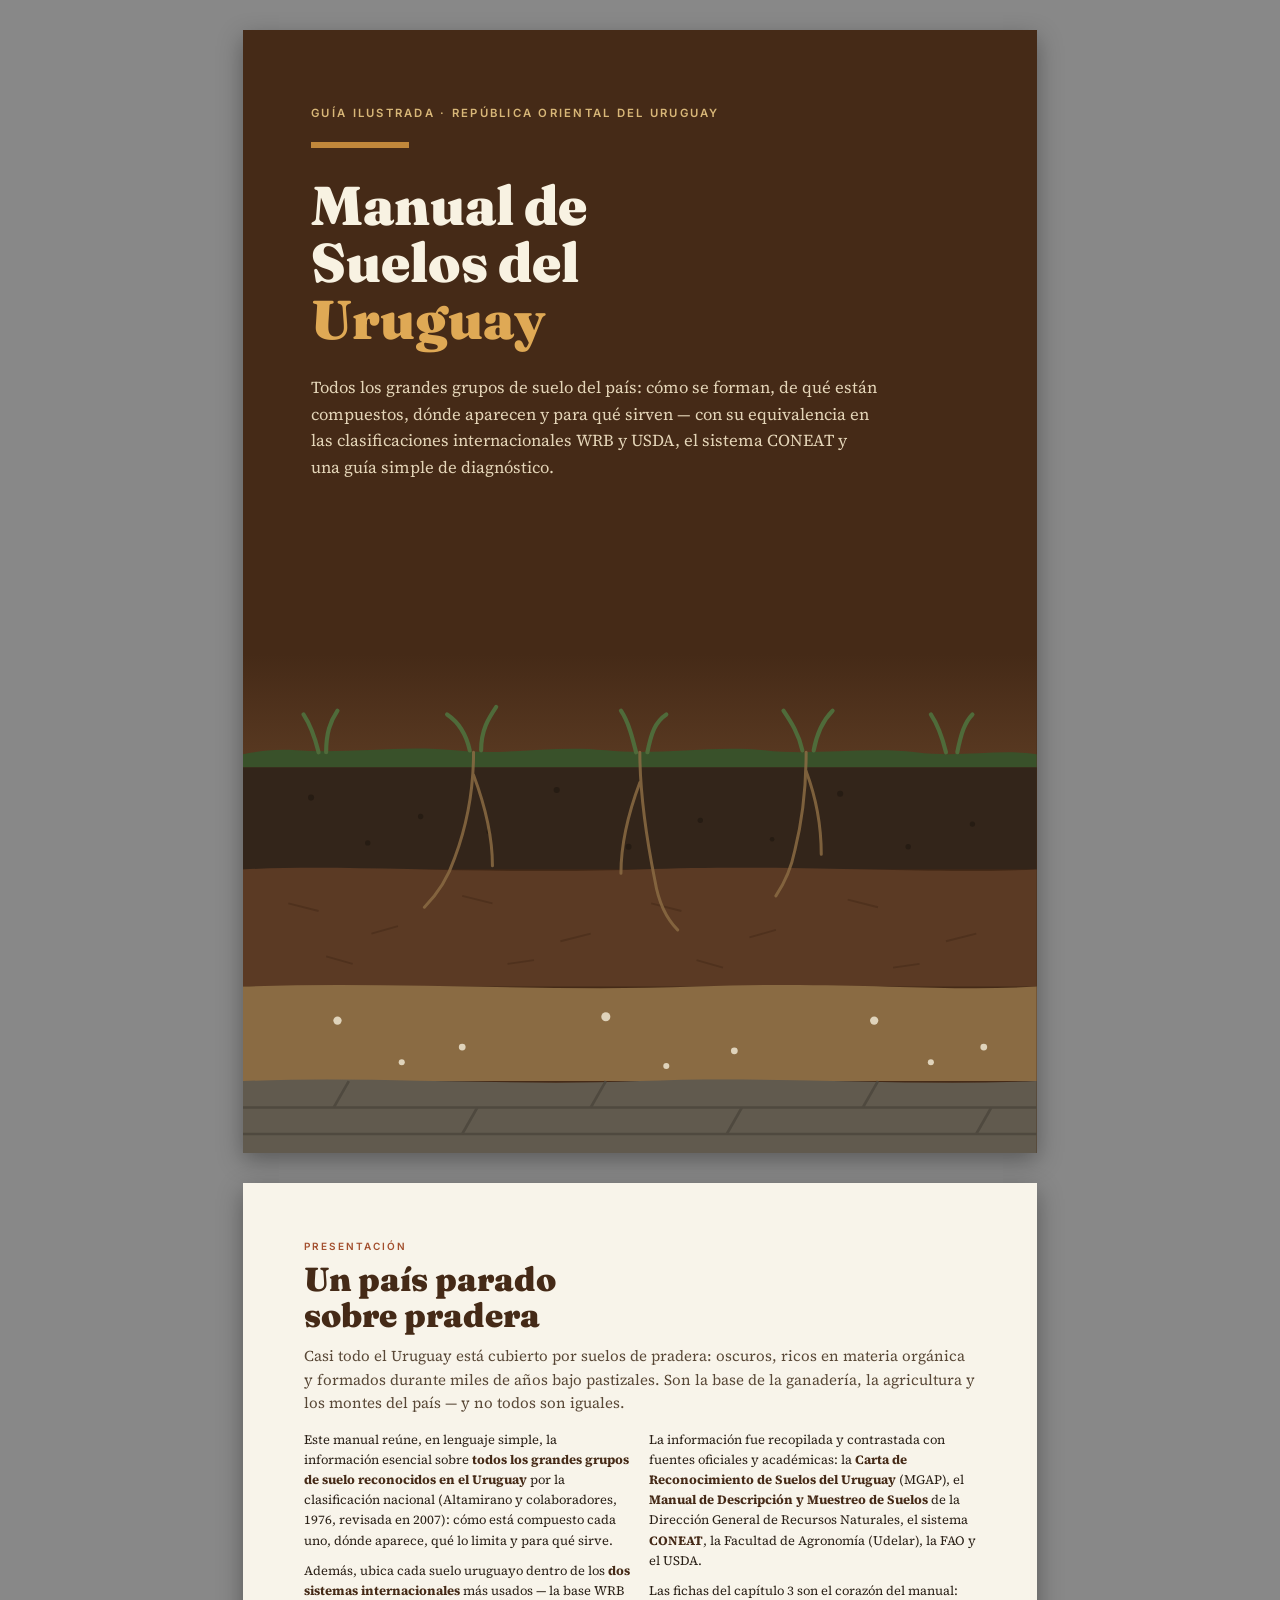
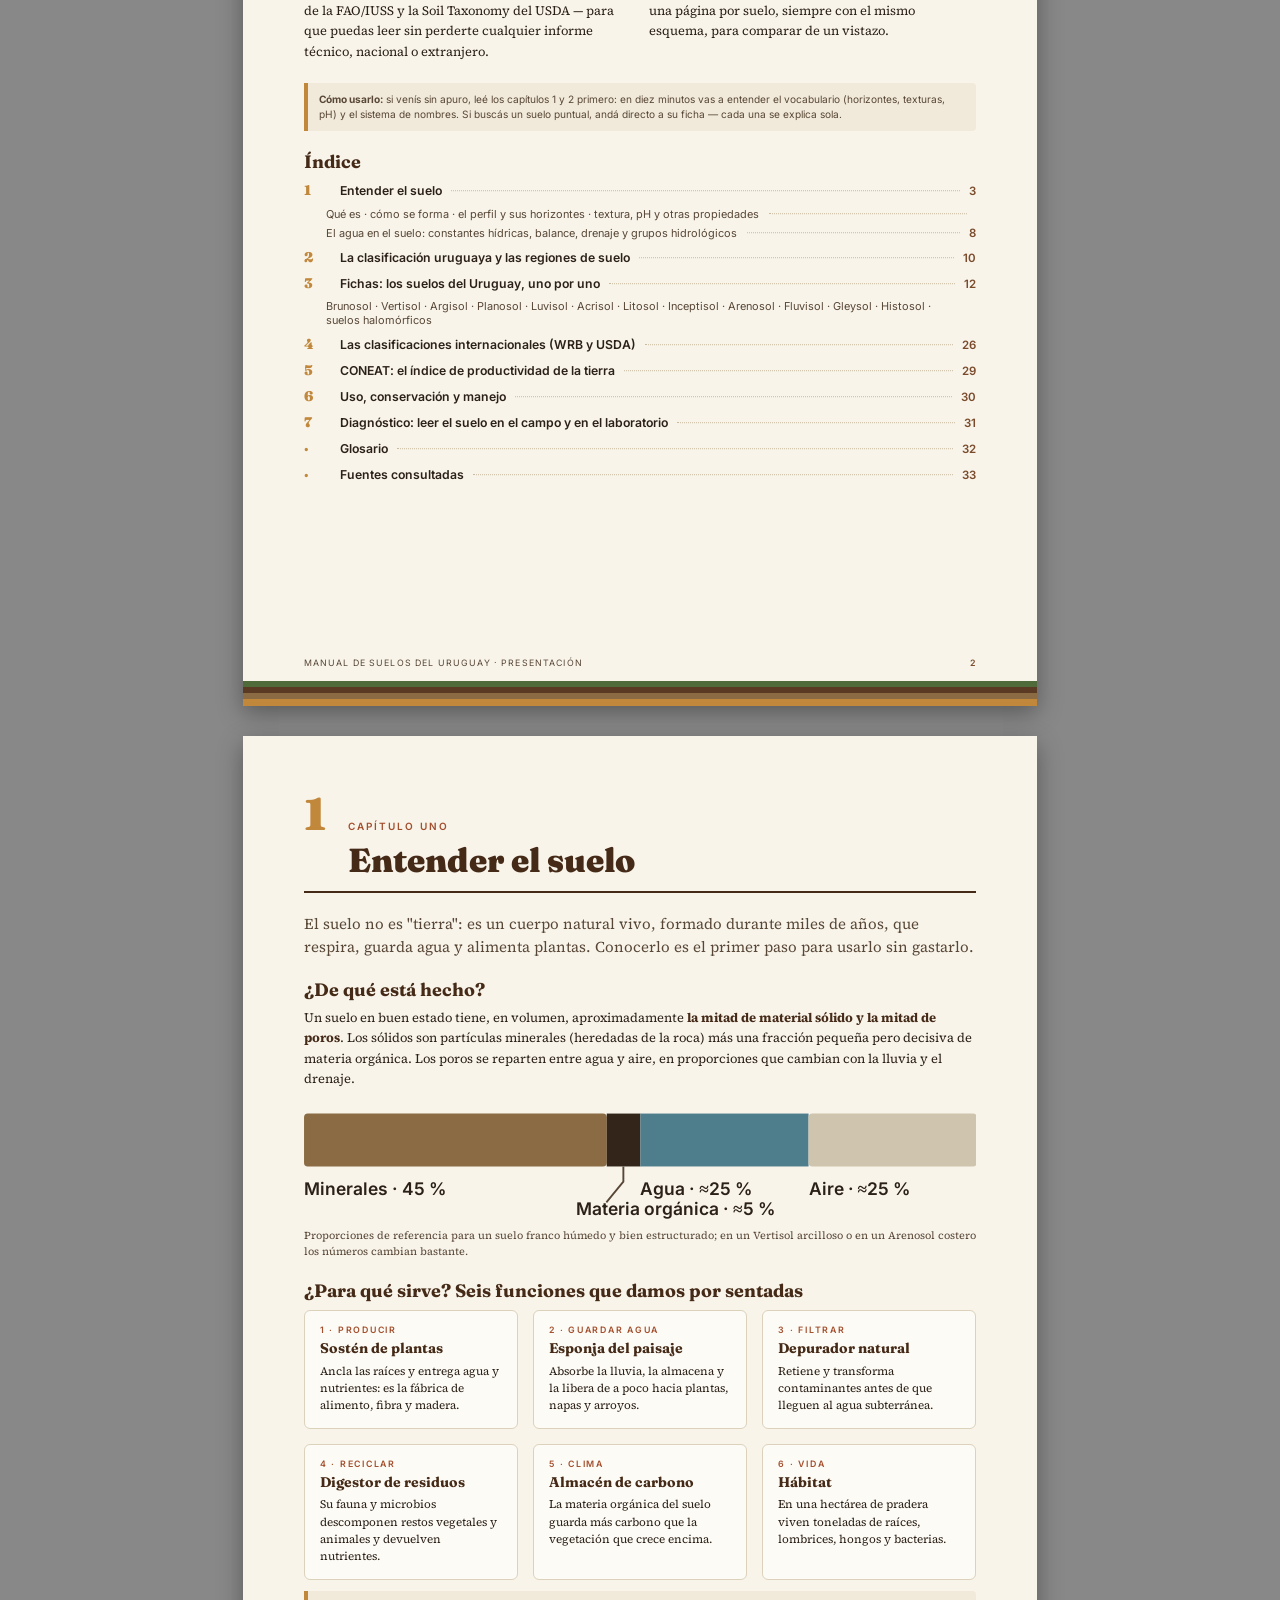
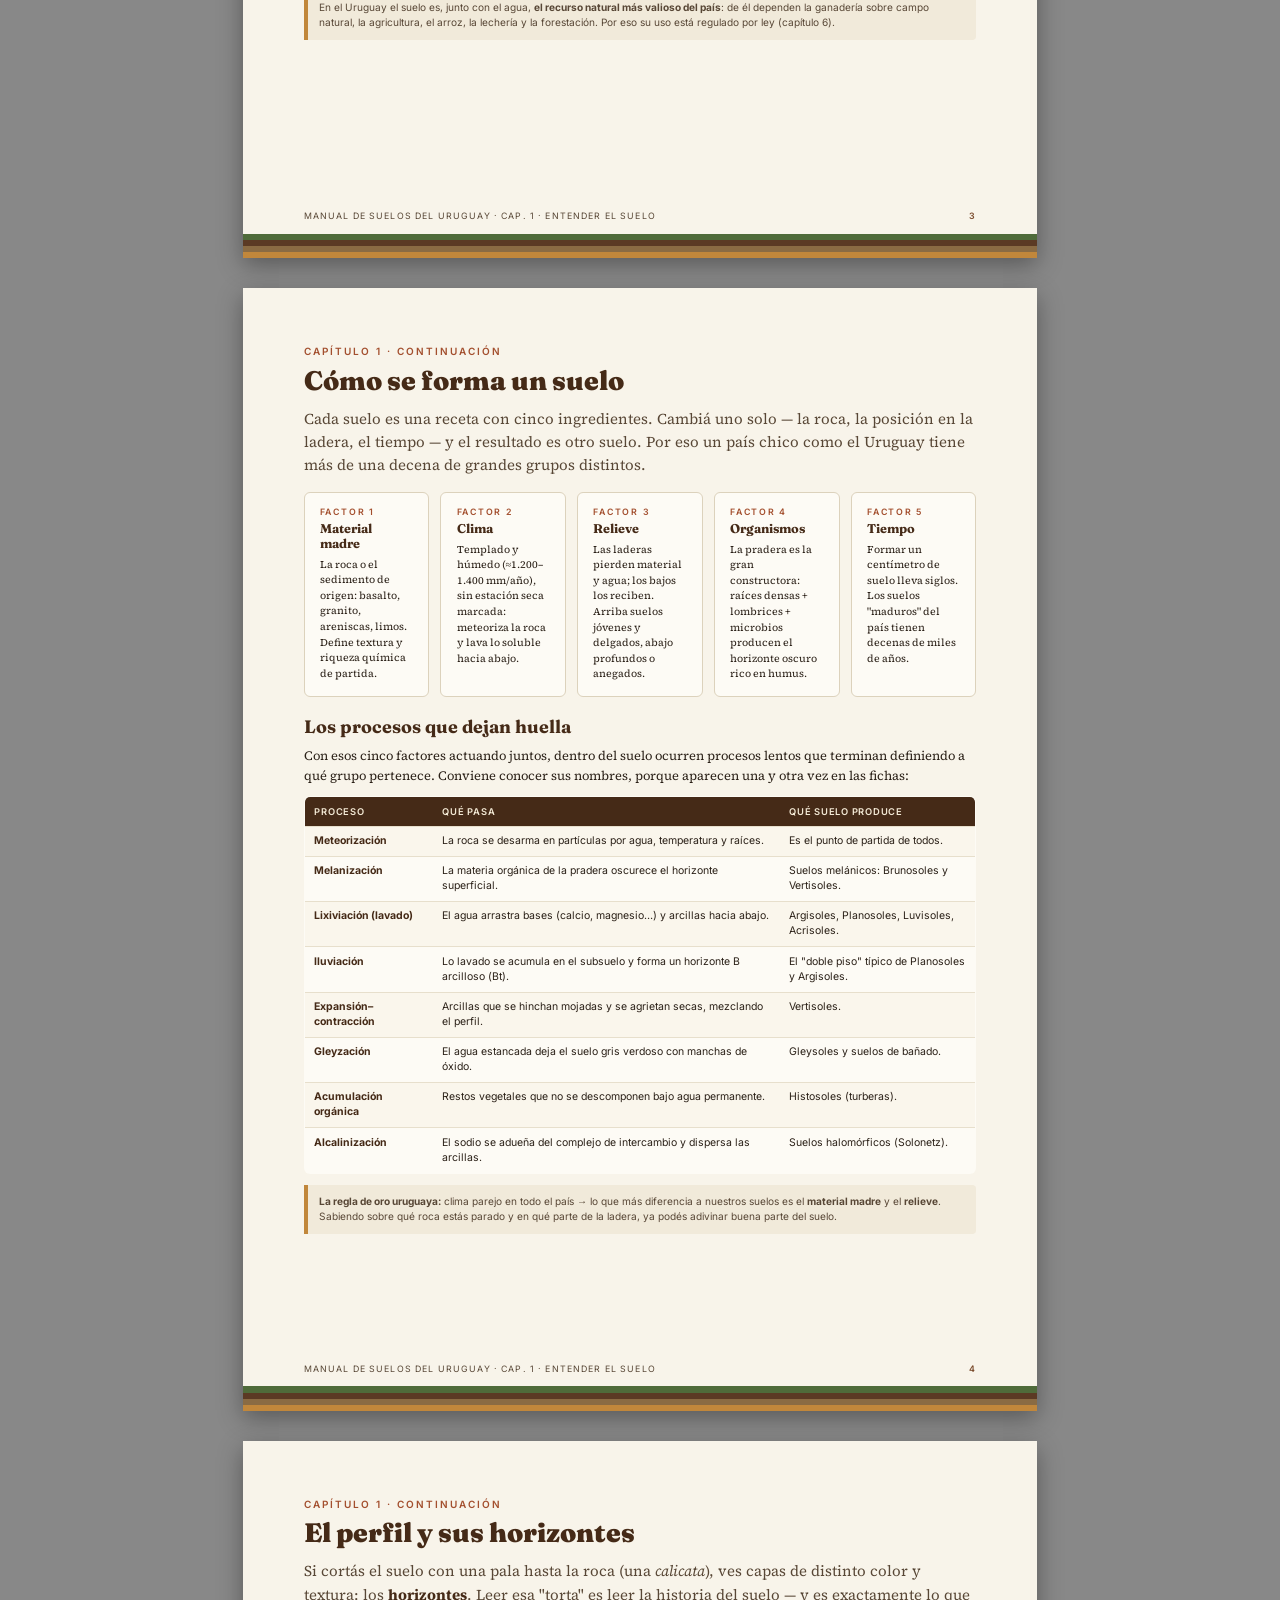
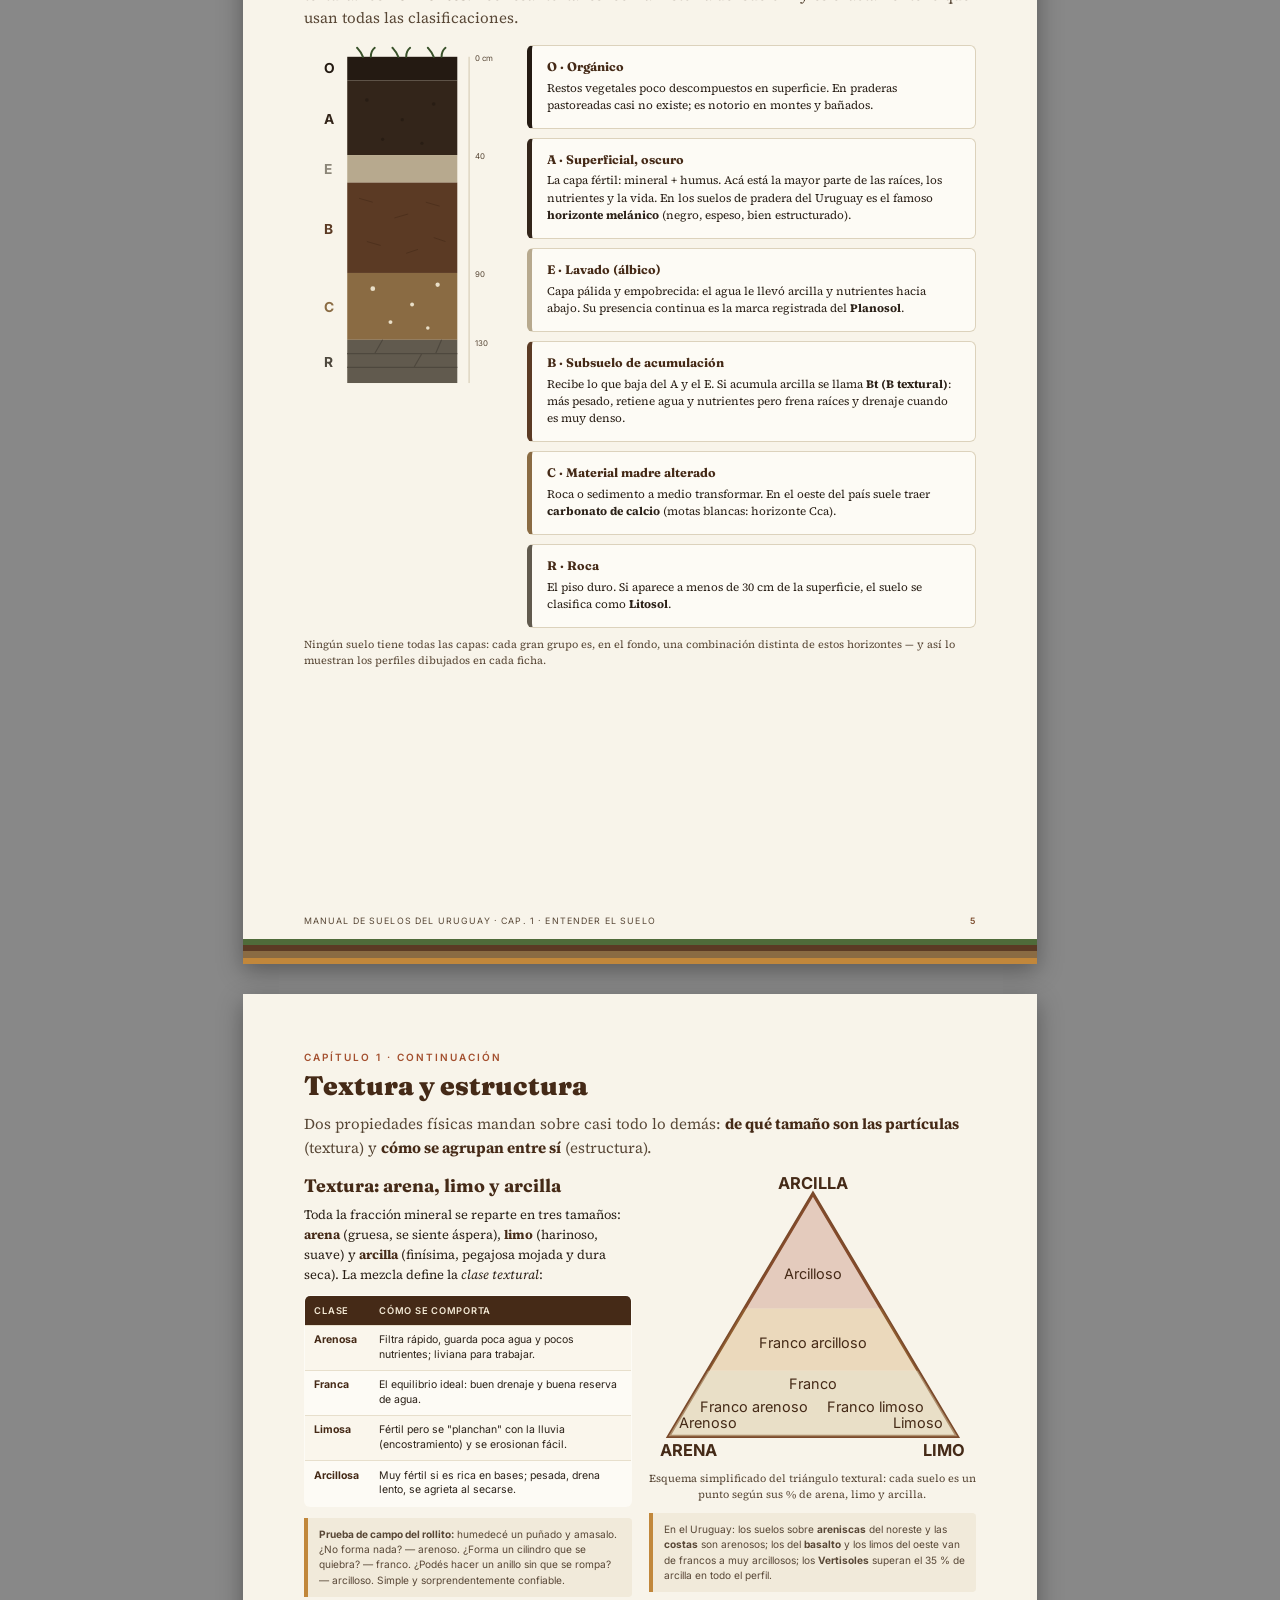
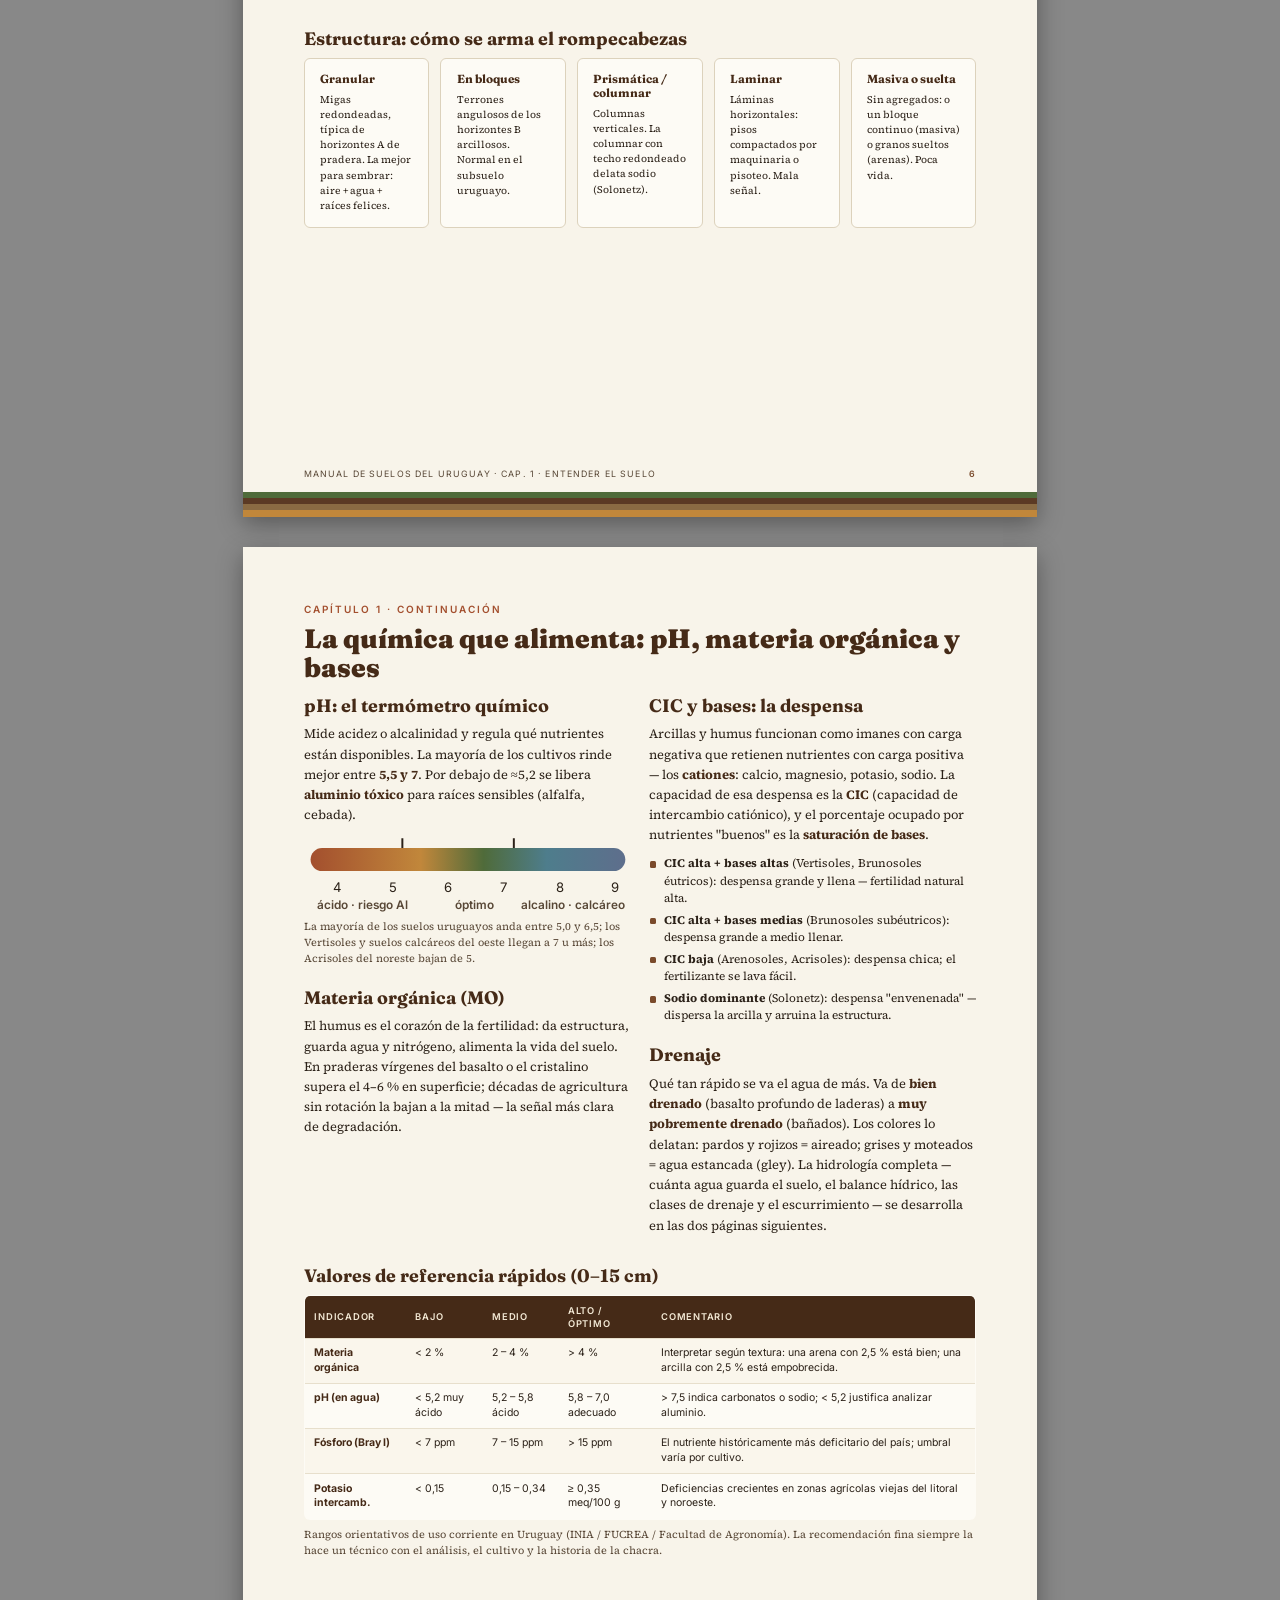
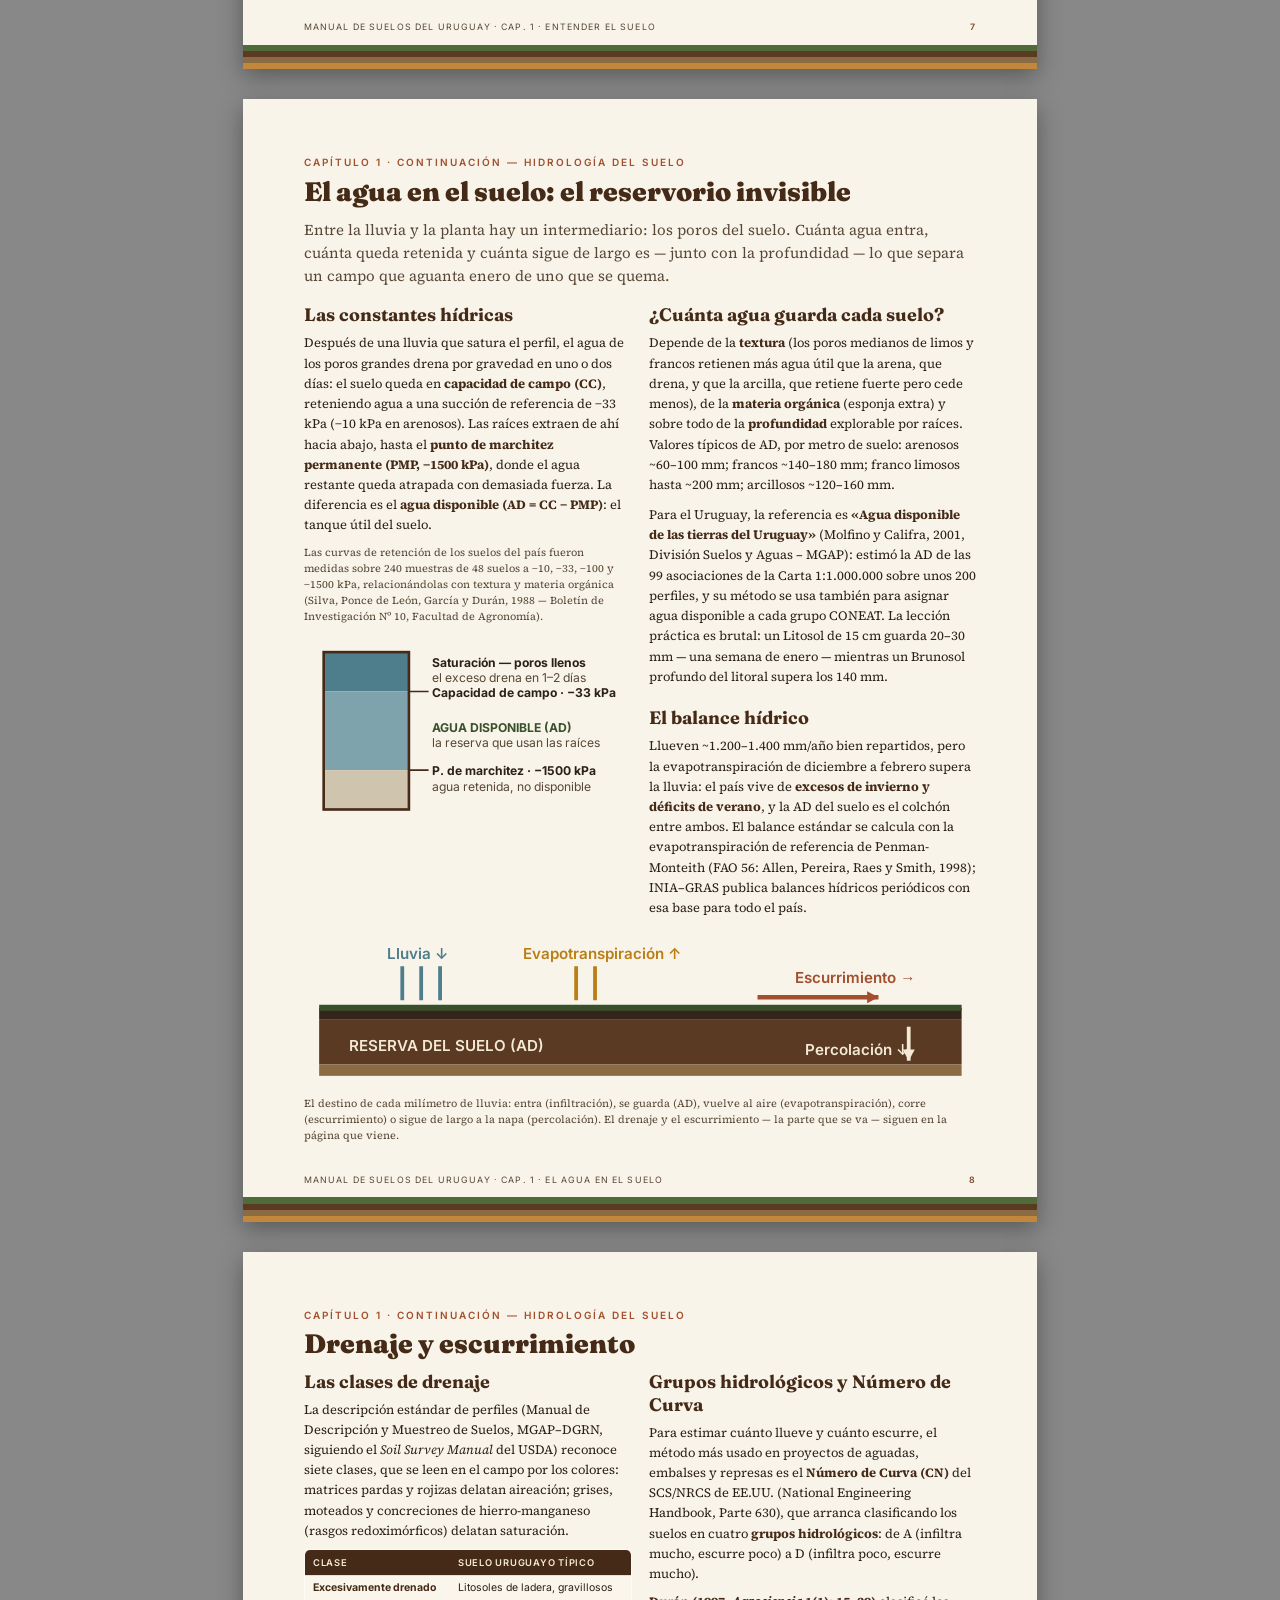
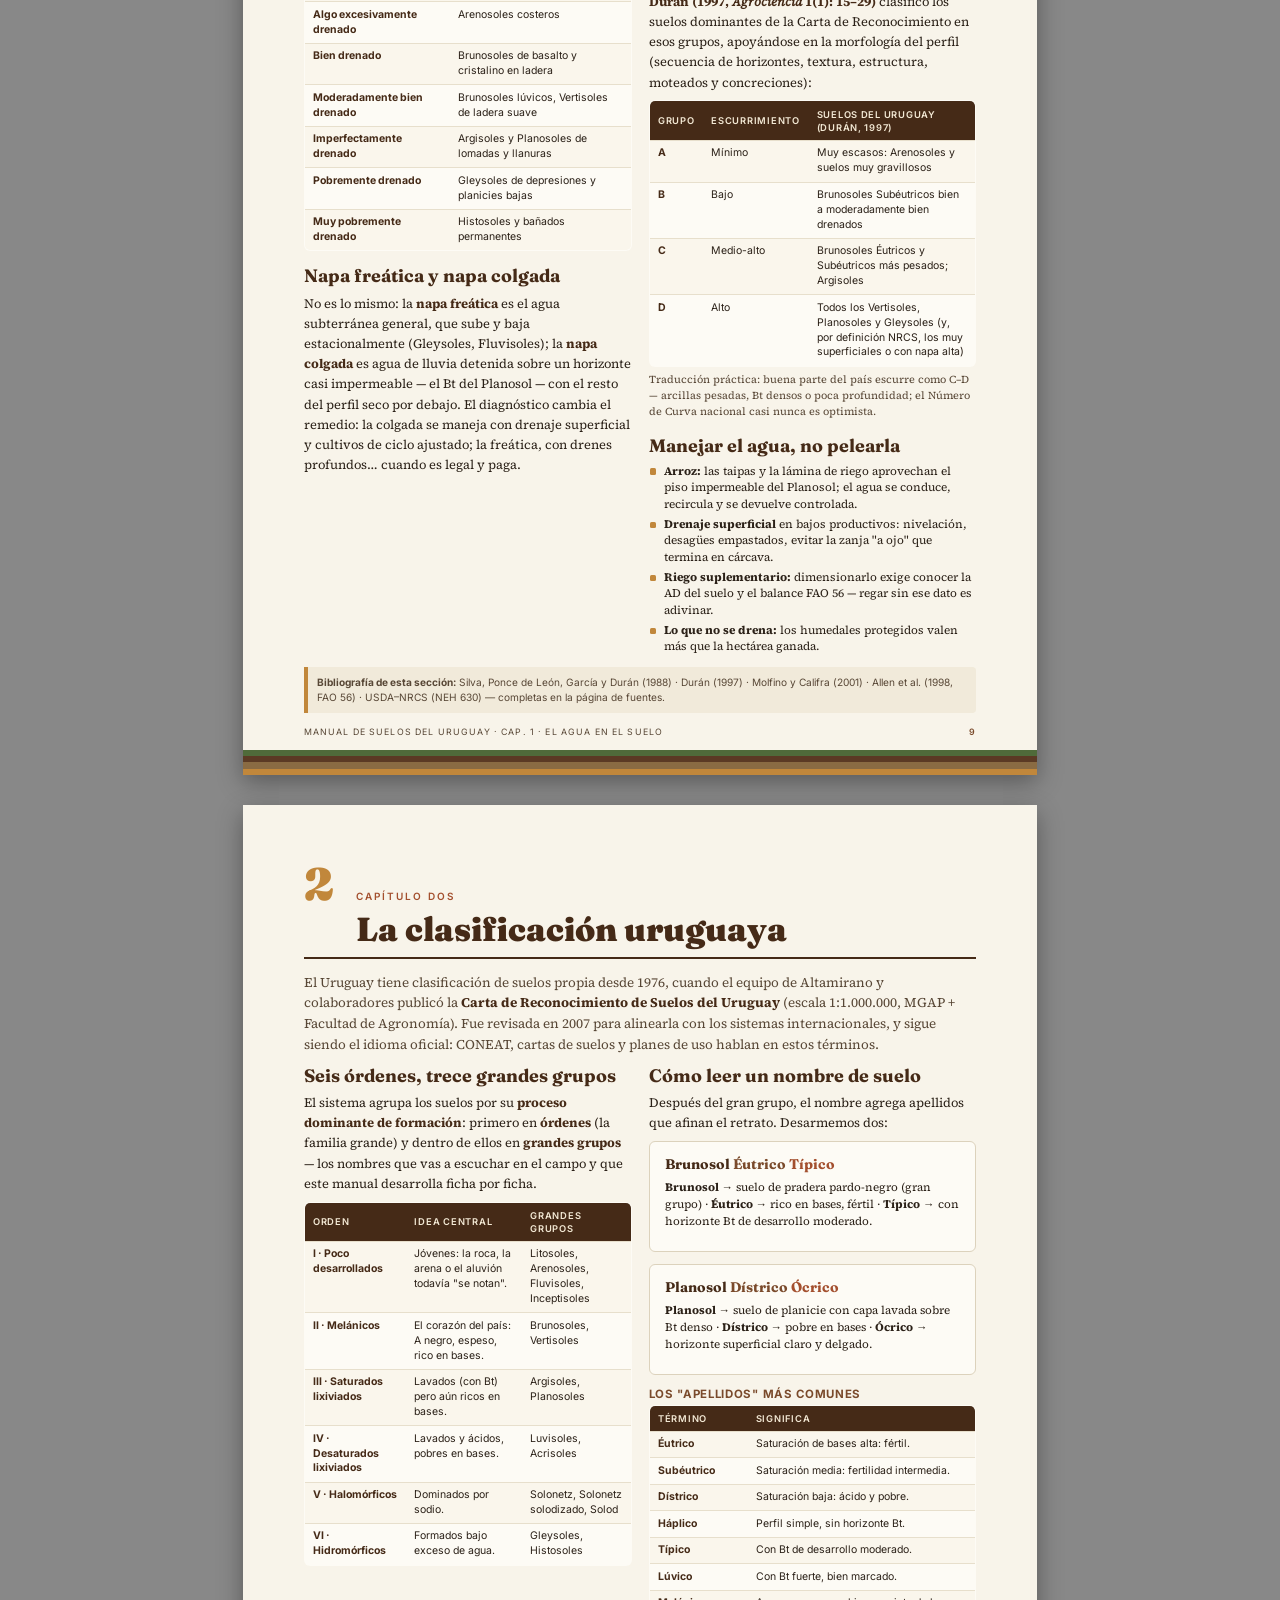
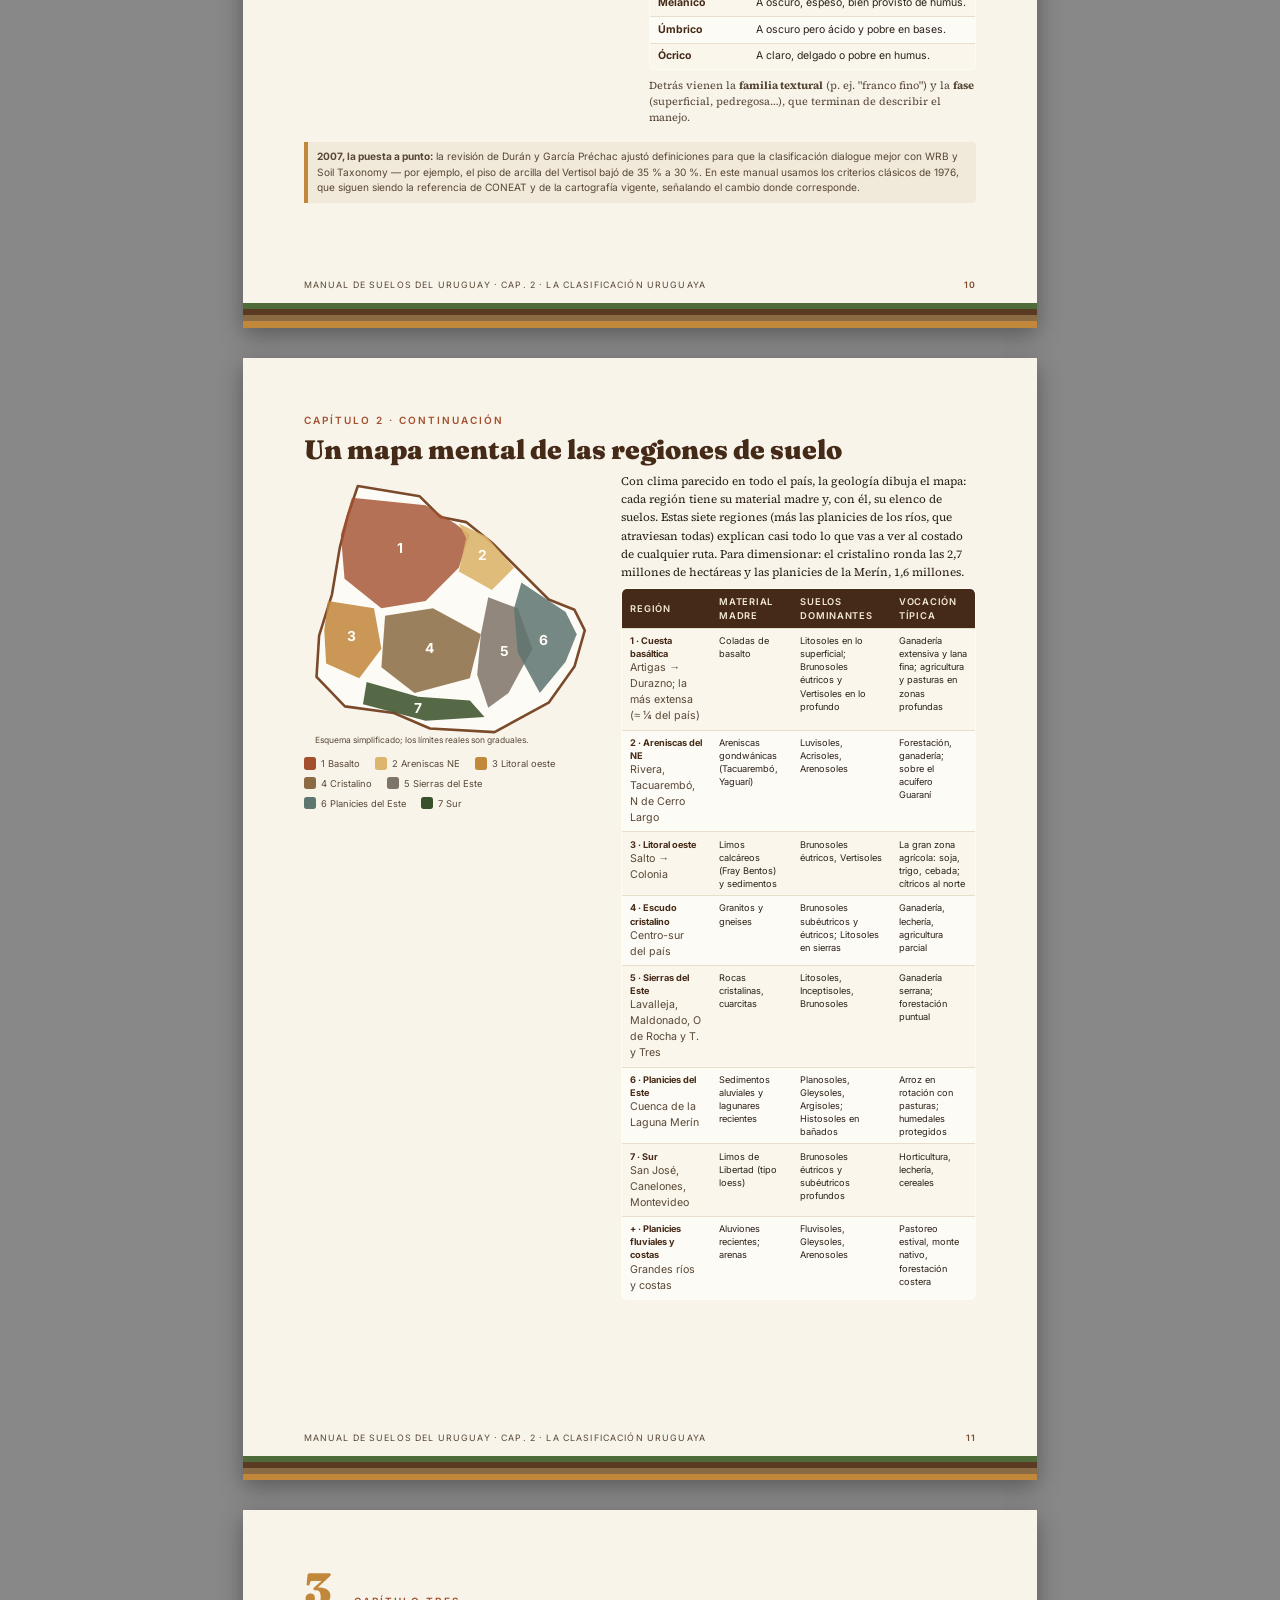
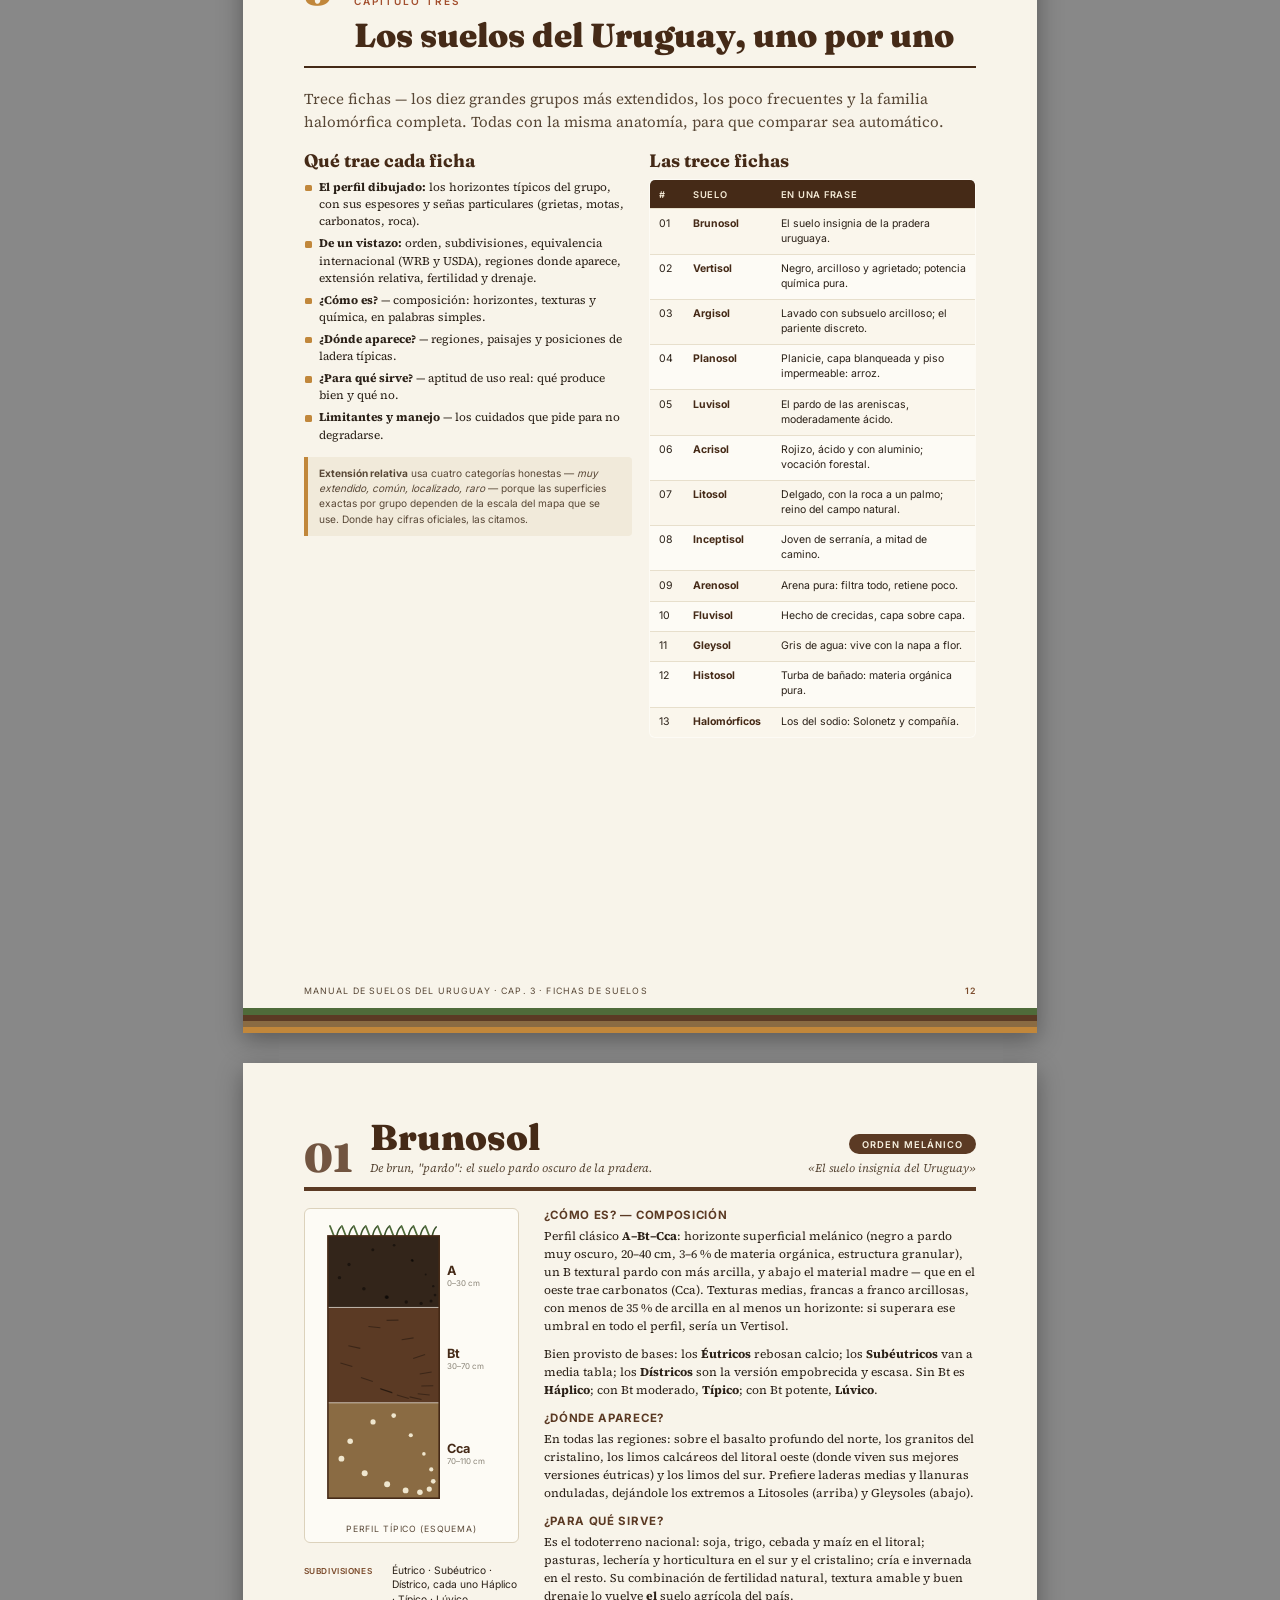
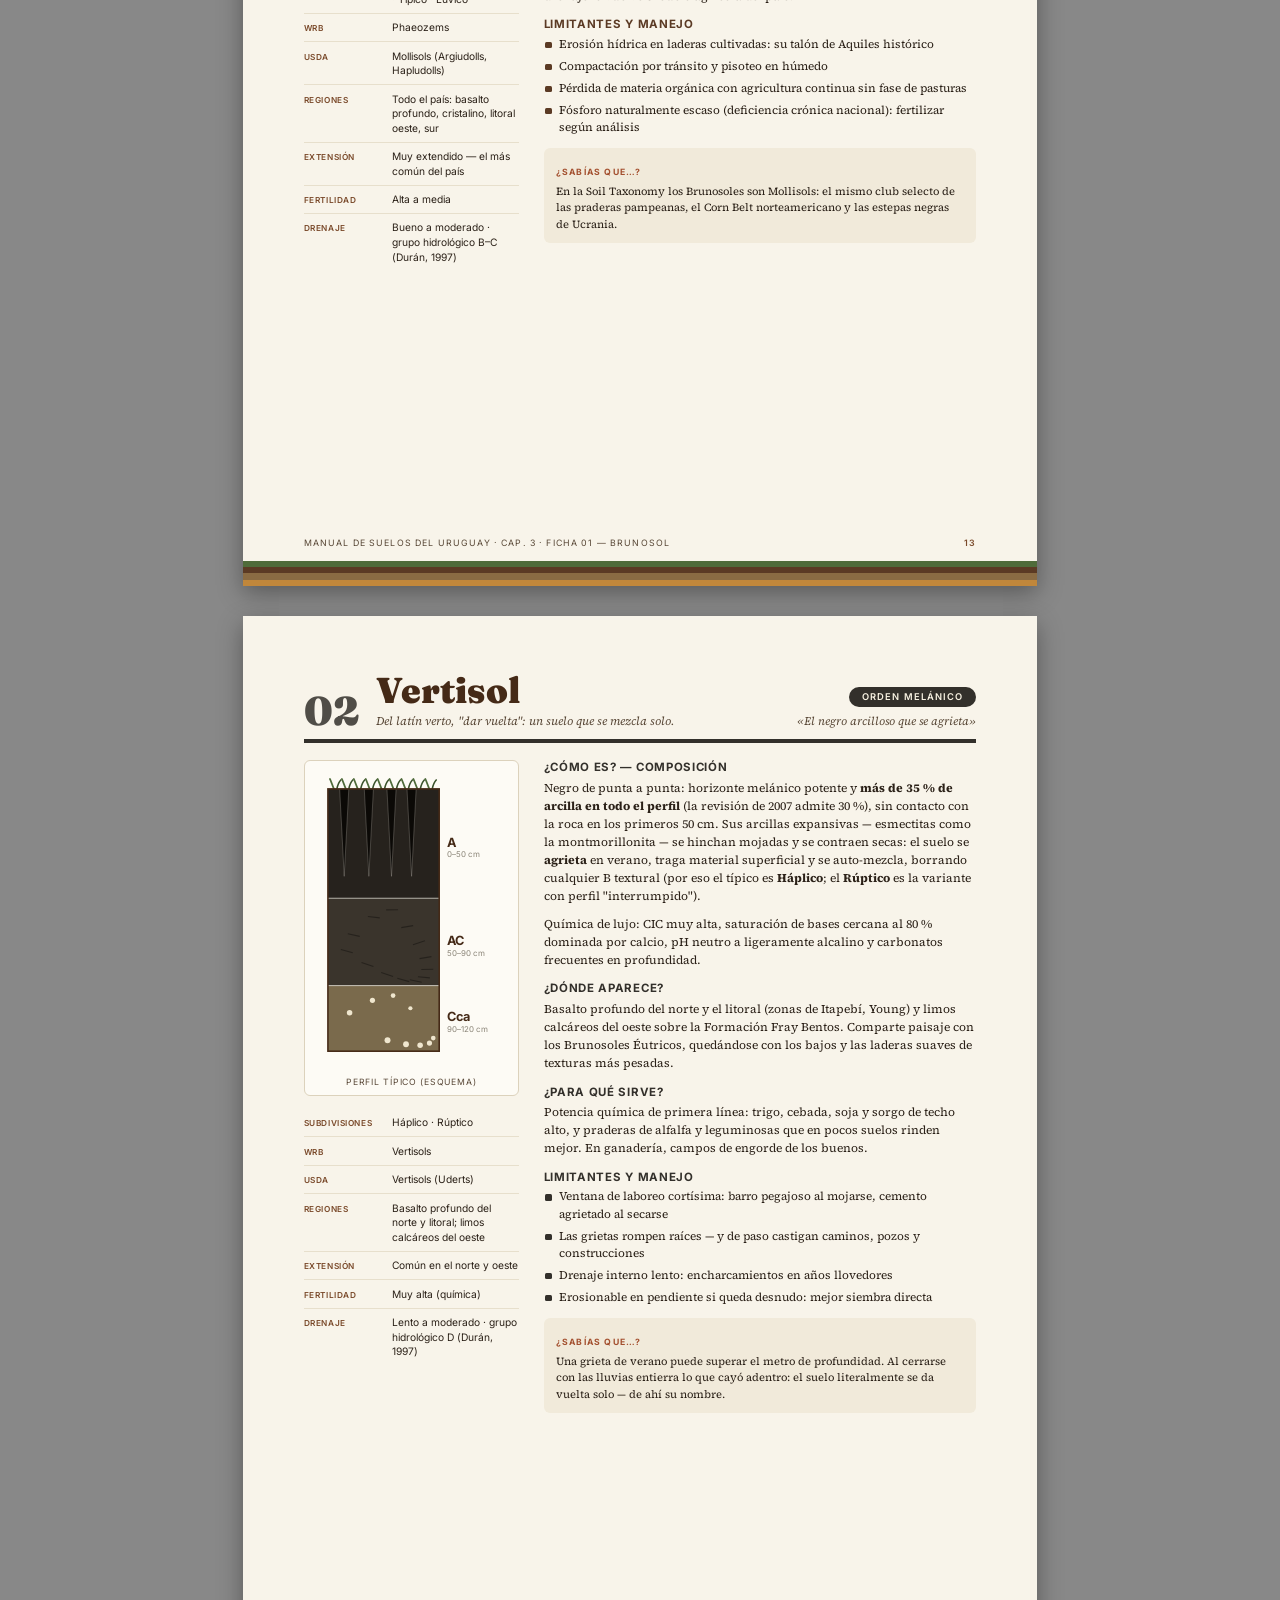
==== commit f7ace854: "Manual de suelos: sección de hidrología y drenaje con bibliografía citada Dos páginas nuevas en el c" ====
--- a/manual-suelos/manual-suelos-uruguay.html
+++ b/manual-suelos/manual-suelos-uruguay.html
@@ -266,6 +266,7 @@
     <div class="toc">
       <div class="trow"><span class="tcapnum">1</span><span class="tname">Entender el suelo</span><span class="tdots"></span><span class="tnum" data-ref="cap1"></span></div>
       <div class="trow sub"><span class="tname">Qué es · cómo se forma · el perfil y sus horizontes · textura, pH y otras propiedades</span><span class="tdots"></span><span class="tnum"></span></div>
+      <div class="trow sub"><span class="tname">El agua en el suelo: constantes hídricas, balance, drenaje y grupos hidrológicos</span><span class="tdots"></span><span class="tnum" data-ref="agua"></span></div>
       <div class="trow"><span class="tcapnum">2</span><span class="tname">La clasificación uruguaya y las regiones de suelo</span><span class="tdots"></span><span class="tnum" data-ref="cap2"></span></div>
       <div class="trow"><span class="tcapnum">3</span><span class="tname">Fichas: los suelos del Uruguay, uno por uno</span><span class="tdots"></span><span class="tnum" data-ref="fichas"></span></div>
       <div class="trow sub"><span class="tname">Brunosol · Vertisol · Argisol · Planosol · Luvisol · Acrisol · Litosol · Inceptisol · Arenosol · Fluvisol · Gleysol · Histosol · suelos halomórficos</span><span class="tdots"></span><span class="tnum"></span></div>
@@ -525,7 +526,9 @@
         <h2>Drenaje</h2>
         <p>Qué tan rápido se va el agua de más. Va de <strong>bien drenado</strong> (basalto profundo de
         laderas) a <strong>muy pobremente drenado</strong> (bañados). Los colores lo delatan: pardos y
-        rojizos = aireado; grises y moteados = agua estancada (gley).</p>
+        rojizos = aireado; grises y moteados = agua estancada (gley). La hidrología completa — cuánta
+        agua guarda el suelo, el balance hídrico, las clases de drenaje y el escurrimiento — se
+        desarrolla en las dos páginas siguientes.</p>
       </div>
     </div>
     <h2>Valores de referencia rápidos (0–15 cm)</h2>
@@ -538,6 +541,152 @@
     </table>
     <p class="small" style="margin-top:2mm">Rangos orientativos de uso corriente en Uruguay (INIA / FUCREA / Facultad de
     Agronomía). La recomendación fina siempre la hace un técnico con el análisis, el cultivo y la historia de la chacra.</p>
+  </div>
+</section>
+
+<!-- ══════════════════ CAP 1 · AGUA I ══════════════════ -->
+<section class="page" id="agua" data-cap="Cap. 1 · El agua en el suelo">
+  <div class="pad">
+    <div class="kicker">Capítulo 1 · continuación — hidrología del suelo</div>
+    <h1 class="cap" style="font-size:20pt">El agua en el suelo: el reservorio invisible</h1>
+    <p class="lede">Entre la lluvia y la planta hay un intermediario: los poros del suelo. Cuánta agua
+    entra, cuánta queda retenida y cuánta sigue de largo es — junto con la profundidad — lo que separa
+    un campo que aguanta enero de uno que se quema.</p>
+    <div class="grid2">
+      <div>
+        <h2 style="margin-top:0">Las constantes hídricas</h2>
+        <p>Después de una lluvia que satura el perfil, el agua de los poros grandes drena por gravedad
+        en uno o dos días: el suelo queda en <strong>capacidad de campo (CC)</strong>, reteniendo agua a
+        una succión de referencia de −33 kPa (−10 kPa en arenosos). Las raíces extraen de ahí hacia
+        abajo, hasta el <strong>punto de marchitez permanente (PMP, −1500 kPa)</strong>, donde el agua
+        restante queda atrapada con demasiada fuerza. La diferencia es el <strong>agua disponible
+        (AD = CC − PMP)</strong>: el tanque útil del suelo.</p>
+        <p class="small">Las curvas de retención de los suelos del país fueron medidas sobre 240 muestras
+        de 48 suelos a −10, −33, −100 y −1500 kPa, relacionándolas con textura y materia orgánica
+        (Silva, Ponce de León, García y Durán, 1988 — Boletín de Investigación Nº 10, Facultad de
+        Agronomía).</p>
+        <svg viewBox="0 0 100 62" width="100%" xmlns="http://www.w3.org/2000/svg" style="margin-top:1mm">
+          <rect x="6" y="4" width="26" height="12" fill="#4E7D8C"/>
+          <rect x="6" y="16" width="26" height="24" fill="#7FA3AD"/>
+          <rect x="6" y="40" width="26" height="12" fill="#CFC5AE"/>
+          <rect x="6" y="4" width="26" height="48" fill="none" stroke="#452A17" stroke-width=".8"/>
+          <g stroke="#452A17" stroke-width=".5"><path d="M32,16 L38,16 M32,40 L38,40"/></g>
+          <g font-family="Inter" font-size="3.7" fill="#2B2118">
+            <text x="39" y="8.5" font-weight="700">Saturación — poros llenos</text>
+            <text x="39" y="13" fill="#584736">el exceso drena en 1–2 días</text>
+            <text x="39" y="17.6" font-weight="700">Capacidad de campo · −33 kPa</text>
+            <text x="39" y="28.5" font-weight="700" fill="#39512A">AGUA DISPONIBLE (AD)</text>
+            <text x="39" y="33" fill="#584736">la reserva que usan las raíces</text>
+            <text x="39" y="41.6" font-weight="700">P. de marchitez · −1500 kPa</text>
+            <text x="39" y="46.5" fill="#584736">agua retenida, no disponible</text>
+          </g>
+        </svg>
+      </div>
+      <div>
+        <h2 style="margin-top:0">¿Cuánta agua guarda cada suelo?</h2>
+        <p>Depende de la <strong>textura</strong> (los poros medianos de limos y francos retienen más agua
+        útil que la arena, que drena, y que la arcilla, que retiene fuerte pero cede menos), de la
+        <strong>materia orgánica</strong> (esponja extra) y sobre todo de la <strong>profundidad</strong>
+        explorable por raíces. Valores típicos de AD, por metro de suelo: arenosos ~60–100 mm; francos
+        ~140–180 mm; franco limosos hasta ~200 mm; arcillosos ~120–160 mm.</p>
+        <p>Para el Uruguay, la referencia es <strong>«Agua disponible de las tierras del Uruguay»</strong>
+        (Molfino y Califra, 2001, División Suelos y Aguas – MGAP): estimó la AD de las 99 asociaciones de
+        la Carta 1:1.000.000 sobre unos 200 perfiles, y su método se usa también para asignar agua
+        disponible a cada grupo CONEAT. La lección práctica es brutal: un Litosol de 15 cm guarda
+        20–30 mm — una semana de enero — mientras un Brunosol profundo del litoral supera los 140 mm.</p>
+        <h2>El balance hídrico</h2>
+        <p>Llueven ~1.200–1.400 mm/año bien repartidos, pero la evapotranspiración de diciembre a febrero
+        supera la lluvia: el país vive de <strong>excesos de invierno y déficits de verano</strong>, y la AD
+        del suelo es el colchón entre ambos. El balance estándar se calcula con la evapotranspiración de
+        referencia de Penman-Monteith (FAO 56: Allen, Pereira, Raes y Smith, 1998); INIA–GRAS publica
+        balances hídricos periódicos con esa base para todo el país.</p>
+      </div>
+    </div>
+    <svg viewBox="0 0 178 40" width="100%" xmlns="http://www.w3.org/2000/svg" style="margin-top:2mm">
+      <rect x="4" y="22" width="170" height="12" fill="#5B3A24"/>
+      <rect x="4" y="19" width="170" height="3" fill="#33251A"/>
+      <path d="M4,19 L174,19" stroke="#39512A" stroke-width="1.6"/>
+      <rect x="4" y="34" width="170" height="3" fill="#8A6B43"/>
+      <g font-family="Inter" font-size="4" font-weight="600">
+        <text x="22" y="6" fill="#4E7D8C">Lluvia ↓</text>
+        <text x="58" y="6" fill="#B97F14">Evapotranspiración ↑</text>
+        <text x="130" y="12.5" fill="#A34F2E">Escurrimiento →</text>
+        <text x="160" y="31.5" fill="#F3E9D5" text-anchor="end">Percolación ↓</text>
+        <text x="12" y="30.5" fill="#F3E9D5">RESERVA DEL SUELO (AD)</text>
+      </g>
+      <g stroke="#4E7D8C" stroke-width="1"><path d="M26,8 L26,17 M31,8 L31,17 M36,8 L36,17"/></g>
+      <g stroke="#B97F14" stroke-width="1"><path d="M72,17 L72,8 M77,17 L77,8"/></g>
+      <path d="M120,16.2 L152,16.2" stroke="#A34F2E" stroke-width="1.2"/>
+      <path d="M152,16.2 l-3,-1.6 v3.2 Z" fill="#A34F2E"/>
+      <path d="M160,24 L160,33" stroke="#F3E9D5" stroke-width="1"/>
+      <path d="M160,33 l-1.6,-3 h3.2 Z" fill="#F3E9D5"/>
+    </svg>
+    <p class="small" style="margin-top:1mm">El destino de cada milímetro de lluvia: entra (infiltración),
+    se guarda (AD), vuelve al aire (evapotranspiración), corre (escurrimiento) o sigue de largo a la napa
+    (percolación). El drenaje y el escurrimiento — la parte que se va — siguen en la página que viene.</p>
+  </div>
+</section>
+
+<!-- ══════════════════ CAP 1 · AGUA II ══════════════════ -->
+<section class="page compact" data-cap="Cap. 1 · El agua en el suelo">
+  <div class="pad">
+    <div class="kicker">Capítulo 1 · continuación — hidrología del suelo</div>
+    <h1 class="cap" style="font-size:20pt">Drenaje y escurrimiento</h1>
+    <div class="grid2">
+      <div>
+        <h2 style="margin-top:0">Las clases de drenaje</h2>
+        <p>La descripción estándar de perfiles (Manual de Descripción y Muestreo de Suelos, MGAP–DGRN,
+        siguiendo el <i>Soil Survey Manual</i> del USDA) reconoce siete clases, que se leen en el campo por
+        los colores: matrices pardas y rojizas delatan aireación; grises, moteados y concreciones de
+        hierro-manganeso (rasgos redoximórficos) delatan saturación.</p>
+        <table class="tbl">
+          <tr><th>Clase</th><th>Suelo uruguayo típico</th></tr>
+          <tr><td><b>Excesivamente drenado</b></td><td>Litosoles de ladera, gravillosos</td></tr>
+          <tr><td><b>Algo excesivamente drenado</b></td><td>Arenosoles costeros</td></tr>
+          <tr><td><b>Bien drenado</b></td><td>Brunosoles de basalto y cristalino en ladera</td></tr>
+          <tr><td><b>Moderadamente bien drenado</b></td><td>Brunosoles lúvicos, Vertisoles de ladera suave</td></tr>
+          <tr><td><b>Imperfectamente drenado</b></td><td>Argisoles y Planosoles de lomadas y llanuras</td></tr>
+          <tr><td><b>Pobremente drenado</b></td><td>Gleysoles de depresiones y planicies bajas</td></tr>
+          <tr><td><b>Muy pobremente drenado</b></td><td>Histosoles y bañados permanentes</td></tr>
+        </table>
+        <h2>Napa freática y napa colgada</h2>
+        <p>No es lo mismo: la <strong>napa freática</strong> es el agua subterránea general, que sube y baja
+        estacionalmente (Gleysoles, Fluvisoles); la <strong>napa colgada</strong> es agua de lluvia detenida
+        sobre un horizonte casi impermeable — el Bt del Planosol — con el resto del perfil seco por debajo.
+        El diagnóstico cambia el remedio: la colgada se maneja con drenaje superficial y cultivos de ciclo
+        ajustado; la freática, con drenes profundos… cuando es legal y paga.</p>
+      </div>
+      <div>
+        <h2 style="margin-top:0">Grupos hidrológicos y Número de Curva</h2>
+        <p>Para estimar cuánto llueve y cuánto escurre, el método más usado en proyectos de aguadas,
+        embalses y represas es el <strong>Número de Curva (CN)</strong> del SCS/NRCS de EE.UU. (National
+        Engineering Handbook, Parte 630), que arranca clasificando los suelos en cuatro <strong>grupos
+        hidrológicos</strong>: de A (infiltra mucho, escurre poco) a D (infiltra poco, escurre mucho).</p>
+        <p><strong>Durán (1997, <i>Agrociencia</i> 1(1): 15–29)</strong> clasificó los suelos dominantes de la
+        Carta de Reconocimiento en esos grupos, apoyándose en la morfología del perfil (secuencia de
+        horizontes, textura, estructura, moteados y concreciones):</p>
+        <table class="tbl">
+          <tr><th>Grupo</th><th>Escurrimiento</th><th>Suelos del Uruguay (Durán, 1997)</th></tr>
+          <tr><td><b>A</b></td><td>Mínimo</td><td>Muy escasos: Arenosoles y suelos muy gravillosos</td></tr>
+          <tr><td><b>B</b></td><td>Bajo</td><td>Brunosoles Subéutricos bien a moderadamente bien drenados</td></tr>
+          <tr><td><b>C</b></td><td>Medio-alto</td><td>Brunosoles Éutricos y Subéutricos más pesados; Argisoles</td></tr>
+          <tr><td><b>D</b></td><td>Alto</td><td>Todos los Vertisoles, Planosoles y Gleysoles (y, por definición NRCS, los muy superficiales o con napa alta)</td></tr>
+        </table>
+        <p class="small" style="margin-top:1.5mm">Traducción práctica: buena parte del país escurre como
+        C–D — arcillas pesadas, Bt densos o poca profundidad; el Número de Curva nacional casi nunca
+        es optimista.</p>
+        <h2>Manejar el agua, no pelearla</h2>
+        <ul class="puntos">
+          <li><b>Arroz:</b> las taipas y la lámina de riego aprovechan el piso impermeable del Planosol; el agua se conduce, recircula y se devuelve controlada.</li>
+          <li><b>Drenaje superficial</b> en bajos productivos: nivelación, desagües empastados, evitar la zanja "a ojo" que termina en cárcava.</li>
+          <li><b>Riego suplementario:</b> dimensionarlo exige conocer la AD del suelo y el balance FAO 56 — regar sin ese dato es adivinar.</li>
+          <li><b>Lo que no se drena:</b> los humedales protegidos valen más que la hectárea ganada.</li>
+        </ul>
+      </div>
+    </div>
+    <div class="nota"><b>Bibliografía de esta sección:</b> Silva, Ponce de León, García y Durán (1988) ·
+    Durán (1997) · Molfino y Califra (2001) · Allen et al. (1998, FAO 56) · USDA–NRCS (NEH 630) —
+    completas en la página de fuentes.</div>
   </div>
 </section>
 <!-- ══════════════════ CAP 2 · CLASIFICACIÓN URUGUAYA ══════════════════ -->
@@ -918,7 +1067,7 @@
       <div class="capnum">6</div>
       <div>
         <div class="kicker">Capítulo seis</div>
-        <h1 class="cap" style="margin-bottom:0">Usar sin gastar: erosión, ley y buenas prácticas</h1>
+        <h1 class="cap" style="margin-bottom:0;font-size:19pt">Usar sin gastar: erosión, ley y buenas prácticas</h1>
       </div>
     </div>
     <p class="lede">El suelo se forma a ritmo de siglos y se pierde a ritmo de tormentas. La erosión
@@ -929,10 +1078,13 @@
         <h2 style="margin-top:0">La erosión, en corto</h2>
         <p>Cada lluvia sobre suelo desnudo arranca partículas y se las lleva ladera abajo: primero en
         láminas invisibles, después en surcos, al final en cárcavas. Se pierde justo lo mejor — el
-        horizonte A con su materia orgánica. La ecuación universal <strong>USLE/RUSLE</strong> la estima
-        multiplicando lluvia × suelo × pendiente × cultivo × prácticas: en Uruguay se usa para que cada
-        chacra demuestre que pierde menos de la <strong>tolerancia (~7 toneladas por hectárea y por año,
-        o 5 si el suelo ya está degradado)</strong>.</p>
+        horizonte A con su materia orgánica. La ecuación universal <strong>USLE/RUSLE</strong>
+        (Wischmeier y Smith, 1978; Renard et al., 1997) la estima multiplicando lluvia × suelo ×
+        pendiente × cultivo × prácticas. En Uruguay se aplica con el software <strong>EROSION</strong>
+        de la Facultad de Agronomía (García Préchac, Hill y Clérici), calibrado localmente e
+        incorporando el efecto del agua del suelo (Hill, García Préchac, Terra y Sawchik, 2008):
+        cada chacra debe demostrar que pierde menos de la <strong>tolerancia (~7 t/ha por año;
+        5 si ya está degradado)</strong>.</p>
         <h2>La ley y los planes de uso</h2>
         <ul class="puntos">
           <li>El <b>decreto-ley 15.239 (1981)</b> declaró de interés nacional la conservación de suelos y aguas; el MGAP es la autoridad (reglamentos 333/004 y 405/008).</li>
@@ -961,7 +1113,7 @@
       </div>
     </div>
     <h2>Quién sirve para qué: la aptitud en una tabla</h2>
-    <table class="tbl" style="font-size:7.4pt">
+    <table class="tbl" style="font-size:6.9pt">
       <tr><th>Uso</th><th>Suelos que lo bancan mejor</th><th>Suelos que lo sufren</th></tr>
       <tr><td><b>Agricultura de secano</b></td><td>Brunosoles éutricos profundos, Vertisoles (con manejo), Argisoles suaves</td><td>Litosoles, Arenosoles, halomórficos, Gleysoles</td></tr>
       <tr><td><b>Arroz</b></td><td>Planosoles y Gleysoles de planicie (capa impermeable + agua cerca)</td><td>Arenosoles y basalto superficial</td></tr>
@@ -1033,11 +1185,13 @@
     <div class="kicker">Referencia rápida</div>
     <h1 class="cap" style="font-size:20pt">Glosario</h1>
     <div class="glos">
+      <div class="g"><span class="gt">Agua disponible (AD) ·</span> <span class="gd">agua retenida entre capacidad de campo y marchitez: la reserva que usan las raíces.</span></div>
       <div class="g"><span class="gt">Aptitud de uso ·</span> <span class="gd">lo que un suelo puede producir de forma sostenida sin degradarse.</span></div>
       <div class="g"><span class="gt">Bases ·</span> <span class="gd">cationes nutritivos: calcio, magnesio, potasio (y sodio, el problemático).</span></div>
       <div class="g"><span class="gt">Bt (B textural) ·</span> <span class="gd">horizonte B enriquecido en arcilla lavada desde arriba.</span></div>
       <div class="g"><span class="gt">Calicata ·</span> <span class="gd">pozo que expone el perfil del suelo para describirlo.</span></div>
       <div class="g"><span class="gt">Campo natural ·</span> <span class="gd">pastizal nativo uruguayo; la vegetación que construyó estos suelos.</span></div>
+      <div class="g"><span class="gt">Capacidad de campo (CC) ·</span> <span class="gd">agua que retiene el suelo tras drenar el exceso por gravedad (≈ −33 kPa).</span></div>
       <div class="g"><span class="gt">Carbonatos (Cca) ·</span> <span class="gd">acumulaciones blancas de carbonato de calcio en profundidad; burbujean con vinagre.</span></div>
       <div class="g"><span class="gt">CIC ·</span> <span class="gd">capacidad de intercambio catiónico: tamaño de la "despensa" de nutrientes.</span></div>
       <div class="g"><span class="gt">CONEAT ·</span> <span class="gd">índice nacional de productividad de la tierra (carne y lana; media = 100).</span></div>
@@ -1047,6 +1201,7 @@
       <div class="g"><span class="gt">Erosión ·</span> <span class="gd">pérdida de suelo por agua o viento; la hídrica es la que importa acá.</span></div>
       <div class="g"><span class="gt">Fase ·</span> <span class="gd">detalle final del nombre de un suelo: superficial, pedregosa, erosionada…</span></div>
       <div class="g"><span class="gt">Gley / gleyzación ·</span> <span class="gd">colores grises y motas por agua estancada; marca de hidromorfismo.</span></div>
+      <div class="g"><span class="gt">Grupo hidrológico ·</span> <span class="gd">clase A–D de escurrimiento potencial de un suelo; en Uruguay, según Durán (1997).</span></div>
       <div class="g"><span class="gt">Horizonte ·</span> <span class="gd">cada capa del perfil (O, A, E, B, C, R).</span></div>
       <div class="g"><span class="gt">Horizonte álbico ·</span> <span class="gd">capa lavada, pálida, casi sin arcilla ni nutrientes (la E del Planosol).</span></div>
       <div class="g"><span class="gt">Horizonte melánico ·</span> <span class="gd">A negro, espeso y rico en bases: el sello de la pradera uruguaya.</span></div>
@@ -1055,9 +1210,11 @@
       <div class="g"><span class="gt">Material madre ·</span> <span class="gd">roca o sedimento del que se formó el suelo.</span></div>
       <div class="g"><span class="gt">Montmorillonita / esmectita ·</span> <span class="gd">arcillas expansivas de los Vertisoles: se hinchan y agrietan.</span></div>
       <div class="g"><span class="gt">Napa colgada ·</span> <span class="gd">agua detenida sobre un horizonte impermeable, típica del Planosol en invierno.</span></div>
+      <div class="g"><span class="gt">Número de Curva (CN) ·</span> <span class="gd">método del SCS/NRCS para estimar cuánto escurre una lluvia según suelo, uso y humedad.</span></div>
       <div class="g"><span class="gt">Padrón ·</span> <span class="gd">unidad catastral de un inmueble rural; la llave para consultar CONEAT.</span></div>
       <div class="g"><span class="gt">Perfil ·</span> <span class="gd">el corte vertical del suelo, de la superficie a la roca.</span></div>
       <div class="g"><span class="gt">pH ·</span> <span class="gd">medida de acidez/alcalinidad (7 = neutro).</span></div>
+      <div class="g"><span class="gt">Punto de marchitez (PMP) ·</span> <span class="gd">succión (−1500 kPa) bajo la cual las raíces ya no pueden extraer agua.</span></div>
       <div class="g"><span class="gt">Saturación de bases ·</span> <span class="gd">% de la CIC ocupado por nutrientes; define éutrico/subéutrico/dístrico.</span></div>
       <div class="g"><span class="gt">Siembra directa ·</span> <span class="gd">sembrar sin arar, dejando el rastrojo: la práctica anti-erosión estrella.</span></div>
       <div class="g"><span class="gt">Solum ·</span> <span class="gd">la parte "viva" del perfil: horizontes A + E + B.</span></div>
@@ -1068,7 +1225,7 @@
 </section>
 
 <!-- ══════════════════ FUENTES ══════════════════ -->
-<section class="page" id="fuentes" data-cap="Fuentes">
+<section class="page compact" id="fuentes" data-cap="Fuentes">
   <div class="pad">
     <div class="kicker">Para seguir leyendo</div>
     <h1 class="cap" style="font-size:20pt">Fuentes consultadas</h1>
@@ -1093,7 +1250,17 @@
     <ul class="puntos">
       <li>IUSS Working Group WRB (2022). <b>World Reference Base for Soil Resources, 4ª edición</b> — 32 grupos de referencia (wrb.isric.org; hay traducción oficial al español).</li>
       <li>USDA – NRCS. <b>The Twelve Orders of Soil Taxonomy</b> y <i>Keys to Soil Taxonomy</i> (nrcs.usda.gov).</li>
-      <li>Clasificación hidrológica de los suelos del Uruguay (correlaciones Brunosol–Udoll, etc.; agris.fao.org).</li>
+    </ul>
+    <h3>Hidrología y drenaje de suelos</h3>
+    <ul class="puntos">
+      <li>Silva, A.; Ponce de León, J.; García, F. y Durán, A. (1988). <b>Aspectos metodológicos en la determinación de la capacidad de retener agua de los suelos del Uruguay</b>. Facultad de Agronomía, Boletín de Investigación Nº 10. (Retención a −10, −33, −100 y −1500 kPa sobre 240 muestras de 48 suelos.)</li>
+      <li>Durán, A. (1997). <b>Clasificación hidrológica de los suelos del Uruguay</b>. <i>Agrociencia</i> (Uruguay) 1(1): 15–29. (Grupos A–D del método SCS asignados a los suelos de la Carta de Reconocimiento.)</li>
+      <li>Molfino, J. H. y Califra, Á. (2001). <b>Agua disponible de las tierras del Uruguay. Segunda aproximación</b>. División Suelos y Aguas, DGRNR – MGAP. (AD de las 99 asociaciones de la Carta 1:1.000.000; base del AD por grupo CONEAT.)</li>
+      <li>Allen, R.; Pereira, L.; Raes, D. y Smith, M. (1998). <b>Crop evapotranspiration</b>. FAO Irrigation and Drainage Paper 56. (ETo Penman-Monteith y balance hídrico.)</li>
+      <li>USDA – NRCS. <b>National Engineering Handbook, Part 630: Hydrology</b> — grupos hidrológicos y método del Número de Curva (CN).</li>
+      <li>Wischmeier, W. y Smith, D. (1978). <b>Predicting rainfall erosion losses</b>. USDA Agriculture Handbook 537 · Renard, K. <i>et al.</i> (1997). <b>RUSLE</b>. Agriculture Handbook 703.</li>
+      <li>Hill, M.; García Préchac, F.; Terra, J. y Sawchik, J. (2008). Incorporación del efecto del contenido de agua del suelo en el modelo USLE/RUSLE. <i>Agrociencia</i> (Uruguay) XII(2): 57–67 · software <b>EROSION</b> v6.0 (Fagro; distribuido por el MGAP para los planes de uso).</li>
+      <li>Unidad de Hidrología, Depto. de Suelos y Aguas, Facultad de Agronomía – Udelar: materiales del curso "Agua en el suelo".</li>
     </ul>
     <h3>Regiones y contexto</h3>
     <ul class="puntos">
@@ -1119,7 +1286,7 @@
  facts:[['Subdivisiones','Éutrico · Subéutrico · Dístrico, cada uno Háplico · Típico · Lúvico'],
   ['WRB','Phaeozems'],['USDA','Mollisols (Argiudolls, Hapludolls)'],
   ['Regiones','Todo el país: basalto profundo, cristalino, litoral oeste, sur'],
-  ['Extensión','Muy extendido — el más común del país'],['Fertilidad','Alta a media'],['Drenaje','Bueno a moderado']],
+  ['Extensión','Muy extendido — el más común del país'],['Fertilidad','Alta a media'],['Drenaje','Bueno a moderado · grupo hidrológico B–C (Durán, 1997)']],
  como:['Perfil clásico <b>A–Bt–Cca</b>: horizonte superficial melánico (negro a pardo muy oscuro, 20–40 cm, 3–6 % de materia orgánica, estructura granular), un B textural pardo con más arcilla, y abajo el material madre — que en el oeste trae carbonatos (Cca). Texturas medias, francas a franco arcillosas, con menos de 35 % de arcilla en al menos un horizonte: si superara ese umbral en todo el perfil, sería un Vertisol.',
   'Bien provisto de bases: los <b>Éutricos</b> rebosan calcio; los <b>Subéutricos</b> van a media tabla; los <b>Dístricos</b> son la versión empobrecida y escasa. Sin Bt es <b>Háplico</b>; con Bt moderado, <b>Típico</b>; con Bt potente, <b>Lúvico</b>.'],
  donde:'En todas las regiones: sobre el basalto profundo del norte, los granitos del cristalino, los limos calcáreos del litoral oeste (donde viven sus mejores versiones éutricas) y los limos del sur. Prefiere laderas medias y llanuras onduladas, dejándole los extremos a Litosoles (arriba) y Gleysoles (abajo).',
@@ -1135,7 +1302,7 @@
  perfil:[['A','0–50 cm','#26221D','cracks'],['AC','50–90 cm','#3A342C','clay'],['Cca','90–120 cm','#7A6A4C','carb']],
  facts:[['Subdivisiones','Háplico · Rúptico'],['WRB','Vertisols'],['USDA','Vertisols (Uderts)'],
   ['Regiones','Basalto profundo del norte y litoral; limos calcáreos del oeste'],
-  ['Extensión','Común en el norte y oeste'],['Fertilidad','Muy alta (química)'],['Drenaje','Lento a moderado']],
+  ['Extensión','Común en el norte y oeste'],['Fertilidad','Muy alta (química)'],['Drenaje','Lento a moderado · grupo hidrológico D (Durán, 1997)']],
  como:['Negro de punta a punta: horizonte melánico potente y <b>más de 35 % de arcilla en todo el perfil</b> (la revisión de 2007 admite 30 %), sin contacto con la roca en los primeros 50 cm. Sus arcillas expansivas — esmectitas como la montmorillonita — se hinchan mojadas y se contraen secas: el suelo se <b>agrieta</b> en verano, traga material superficial y se auto-mezcla, borrando cualquier B textural (por eso el típico es <b>Háplico</b>; el <b>Rúptico</b> es la variante con perfil "interrumpido").',
   'Química de lujo: CIC muy alta, saturación de bases cercana al 80 % dominada por calcio, pH neutro a ligeramente alcalino y carbonatos frecuentes en profundidad.'],
  donde:'Basalto profundo del norte y el litoral (zonas de Itapebí, Young) y limos calcáreos del oeste sobre la Formación Fray Bentos. Comparte paisaje con los Brunosoles Éutricos, quedándose con los bajos y las laderas suaves de texturas más pesadas.',
@@ -1152,7 +1319,7 @@
  facts:[['Subdivisiones','Éutrico · Subéutrico · Dístrico'],['WRB','Phaeozems lúvicos / Planosols'],
   ['USDA','Mollisols (Argiudolls, Argialbolls)'],
   ['Regiones','Lomadas y terrazas del este y noreste (unidades San Carlos, Salto, Algorta)'],
-  ['Extensión','Común'],['Fertilidad','Media'],['Drenaje','Moderado a imperfecto']],
+  ['Extensión','Común'],['Fertilidad','Media'],['Drenaje','Moderado a imperfecto · grupo hidrológico C (Durán, 1997)']],
  como:['Un suelo de pradera <b>lavado "a medias"</b>: el agua le fue llevando arcilla del horizonte superficial hacia abajo, formando un Bt más pesado — pero la transición es gradual y <b>no existe la capa blanqueada continua</b> que define al Planosol. El A queda pardo grisáceo, de texturas medias y materia orgánica moderada.',
   'Pertenece al orden saturado lixiviado: perdió parte de sus bases pero conserva bastante — fertilidad de media tabla, con versiones éutricas, subéutricas y dístricas.'],
  donde:'Lomadas suaves, colinas bajas y terrazas altas del este y el noreste; es dominante en las unidades San Carlos, Salto y Algorta de la Carta de Reconocimiento. Suele ocupar la franja intermedia del paisaje, entre los suelos melánicos de arriba y los Planosoles del llano.',
@@ -1169,7 +1336,7 @@
  facts:[['Subdivisiones','Éutrico · Subéutrico · Dístrico (Melánicos u Ócricos)'],['WRB','Planosols'],
   ['USDA','Alfisols (Albaqualfs) / Argialbolls'],
   ['Regiones','Planicies del este (Laguna Merín); llanuras del centro y noreste'],
-  ['Extensión','Común en el este'],['Fertilidad','Baja a media'],['Drenaje','Imperfecto a pobre']],
+  ['Extensión','Común en el este'],['Fertilidad','Baja a media'],['Drenaje','Imperfecto a pobre · grupo hidrológico D (Durán, 1997)']],
  como:['El "doble piso" perfecto: un A de texturas medias, debajo una capa lavada casi blanca — el <b>horizonte E álbico</b>, de 3 cm o más, continuo — y de golpe, con <b>transición abrupta</b>, un Bt arcilloso, denso y casi impermeable.',
   'Esa arquitectura define su vida: en invierno el agua queda <b>colgada</b> sobre el piso arcilloso (napa colgada) y el perfil se satura; en verano, el horizonte superficial — el único que exploran las raíces — se seca rápido. Saturación de bases media; materia orgánica moderada.'],
  donde:'Relieve plano o casi plano, donde el agua no tiene apuro: las planicies del este en la cuenca de la Laguna Merín (su capital), y llanuras altas del centro y el noreste. Convive con Gleysoles (más bajos) y Argisoles (más altos).',
@@ -1252,7 +1419,7 @@
  perfil:[['A','0–20 cm','#B99C68','sand'],['C','20–120 cm','#D8BE8A','sand']],
  facts:[['Subdivisiones','Ócricos'],['WRB','Arenosols'],['USDA','Entisols (Udipsamments)'],
   ['Regiones','Costas del Río de la Plata y el Atlántico; arenas del noreste'],
-  ['Extensión','Localizado'],['Fertilidad','Muy baja'],['Drenaje','Excesivo']],
+  ['Extensión','Localizado'],['Fertilidad','Muy baja'],['Drenaje','Excesivo · grupo hidrológico A (Durán, 1997)']],
  como:['Arena y más arena: textura arenosa o arenoso franca <b>hasta 120 cm o más</b> (o más de 50 cm sobre un suelo enterrado o la roca), sin ningún horizonte diagnóstico. Granos sueltos, sin estructura.',
   'Su química es un colador: CIC bajísima, casi nada de materia orgánica, retención de agua mínima. Lo que llueve, drena; lo que se fertiliza, se lava.'],
  donde:'Cordones de dunas de las costas del Río de la Plata y el océano Atlántico (de Canelones a Rocha), arenas fluviales puntuales de ríos del este y noreste, y manchones areniscos del norte.',
@@ -1285,7 +1452,7 @@
  facts:[['Subdivisiones','Háplicos · Lúvicos (Melánicos u Ócricos)'],['WRB','Gleysols'],
   ['USDA','Grupos "ácuicos": Endoaquolls, Epiaqualfs…'],
   ['Regiones','Depresiones y planicies bajas de todo el país; el este sobre todo'],
-  ['Extensión','Común en posiciones bajas'],['Fertilidad','Media'],['Drenaje','Pobre a muy pobre']],
+  ['Extensión','Común en posiciones bajas'],['Fertilidad','Media'],['Drenaje','Pobre a muy pobre · grupo hidrológico D (Durán, 1997)']],
  como:['El suelo con la napa a flor: saturado buena parte del año, desarrolla los colores de la <b>gleyzación</b> — matrices grises verdosas con motas naranjas — porque el hierro, sin oxígeno, se reduce, se mueve y se re-oxida solo en los poros con aire.',
   'Arriba suele tener un A oscuro y bien provisto (los años húmedos conservan materia orgánica); abajo, horizontes grises masivos que cuentan dónde vive el agua.'],
  donde:'Depresiones, bordes de bañado y planicies bajas de todo el país; en la cuenca de la Laguna Merín forma equipo con Planosoles y Argisoles. La regla es simple: donde el agua se junta, hay un Gleysol esperando.',
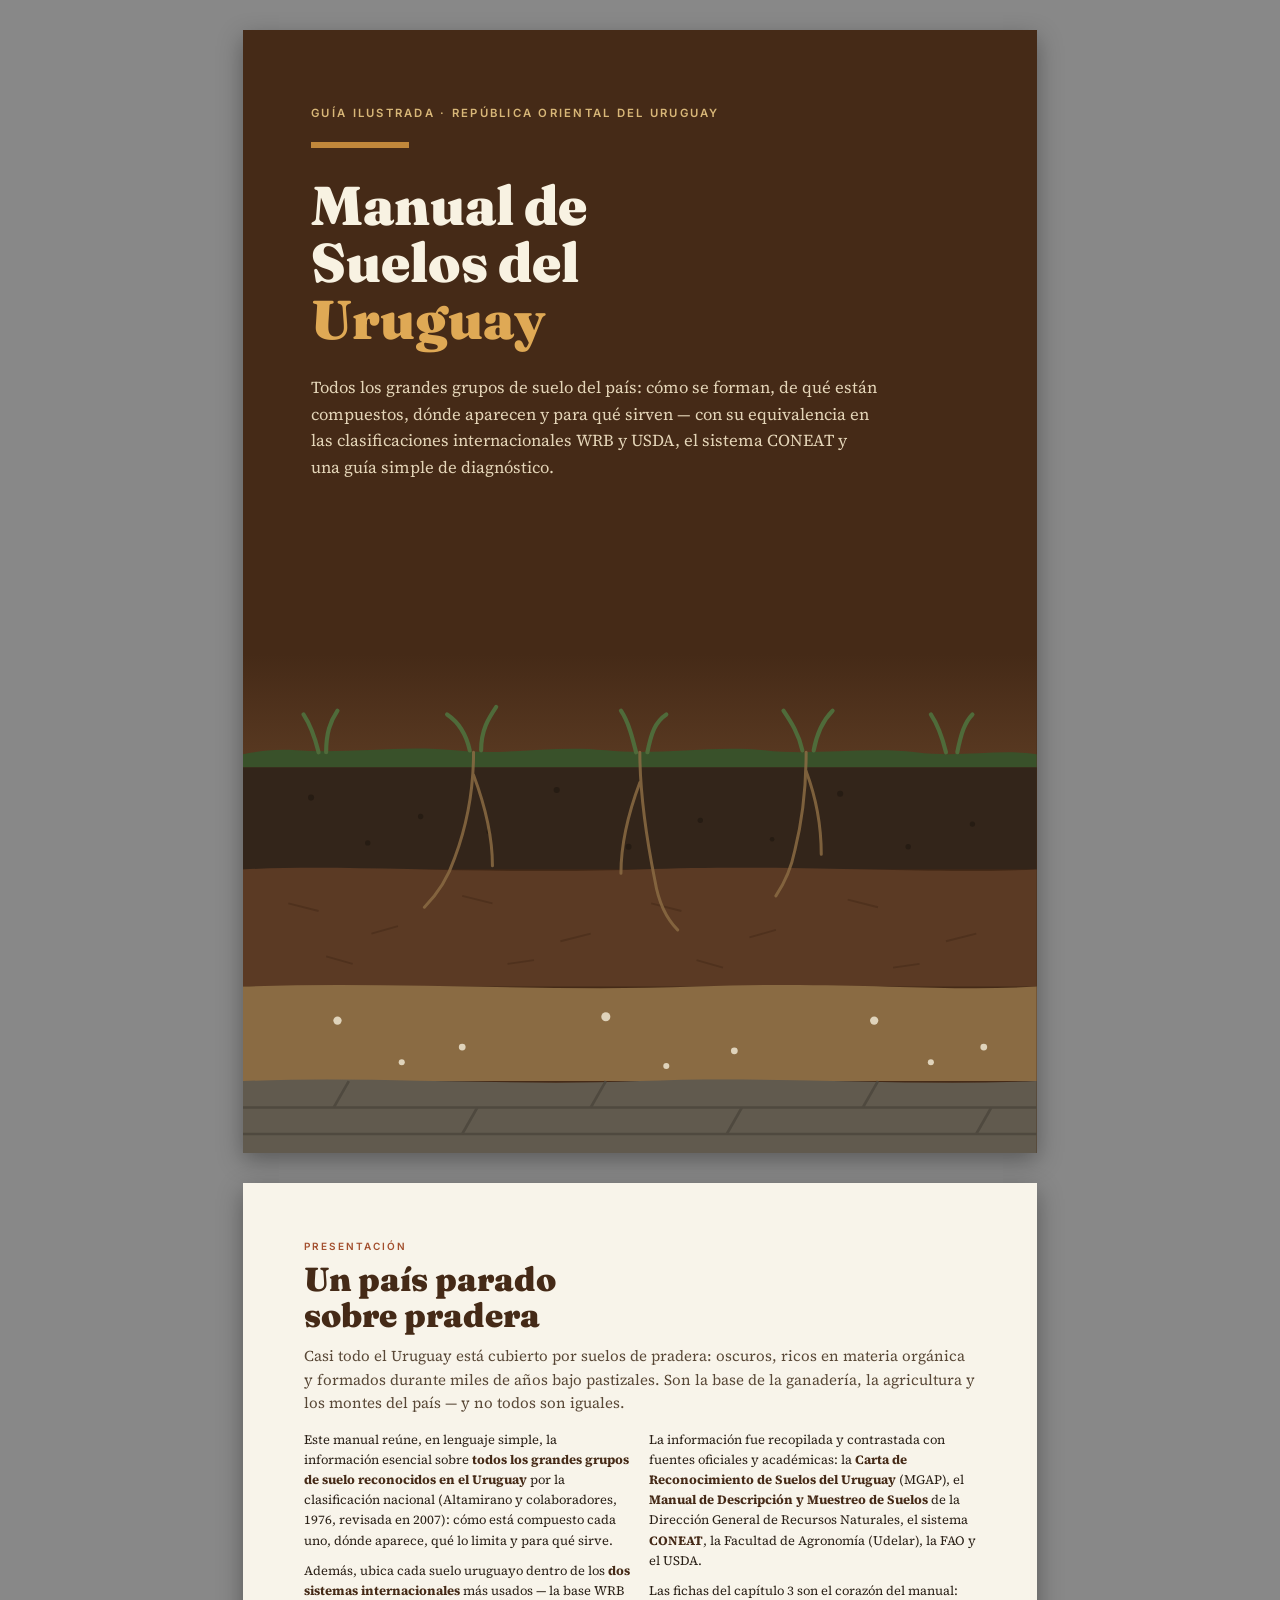
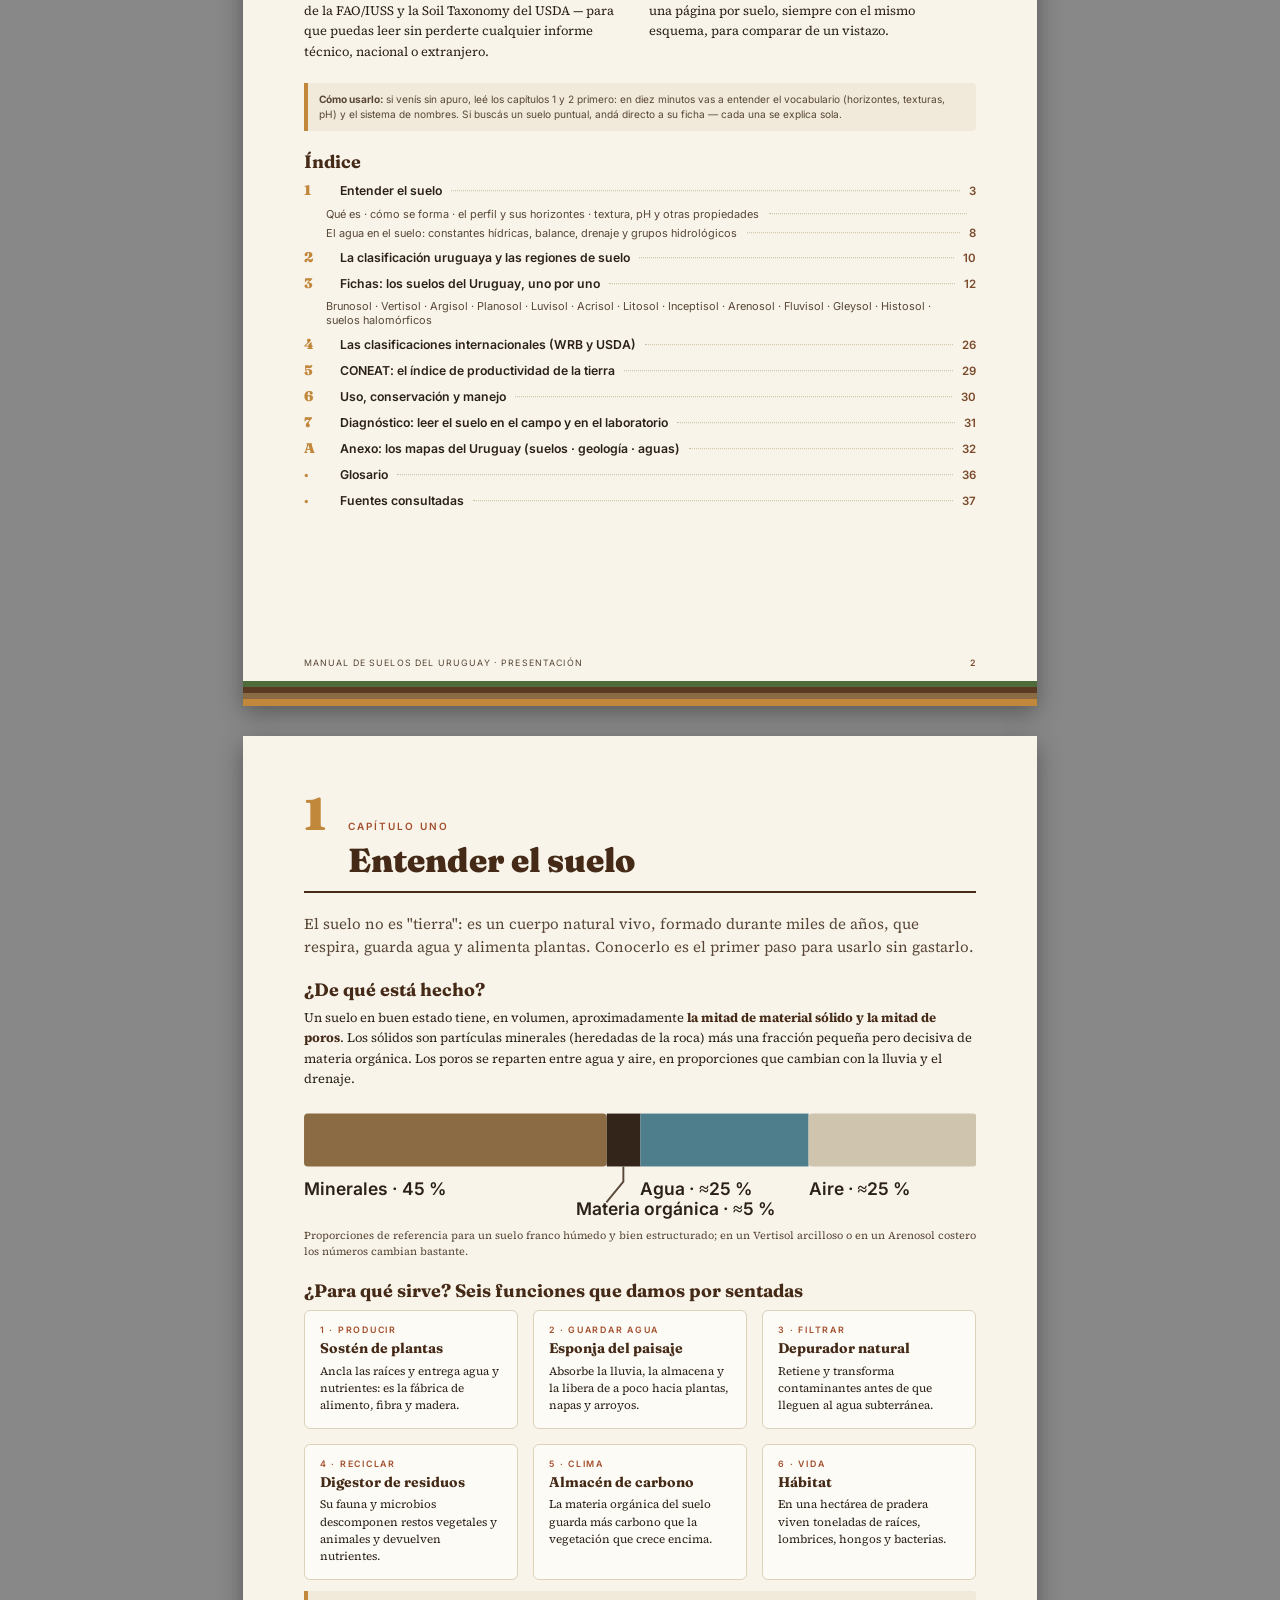
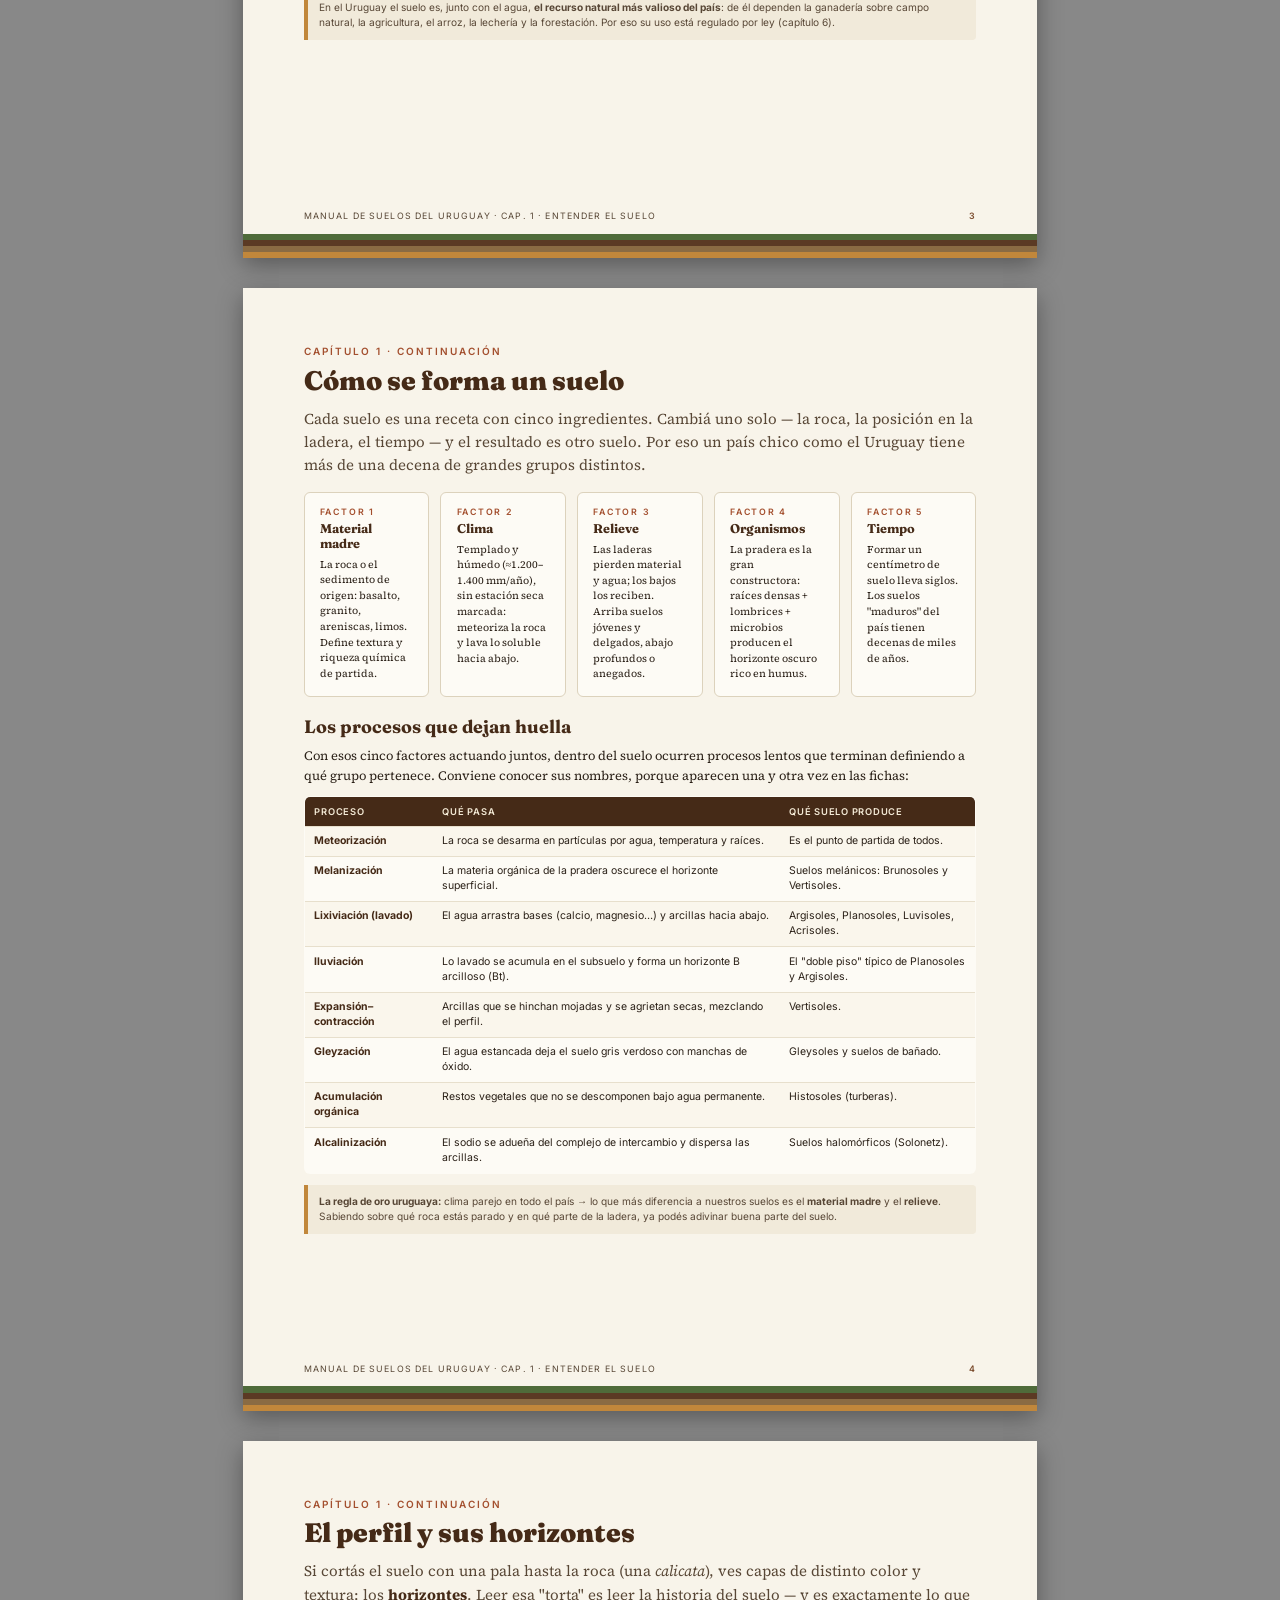
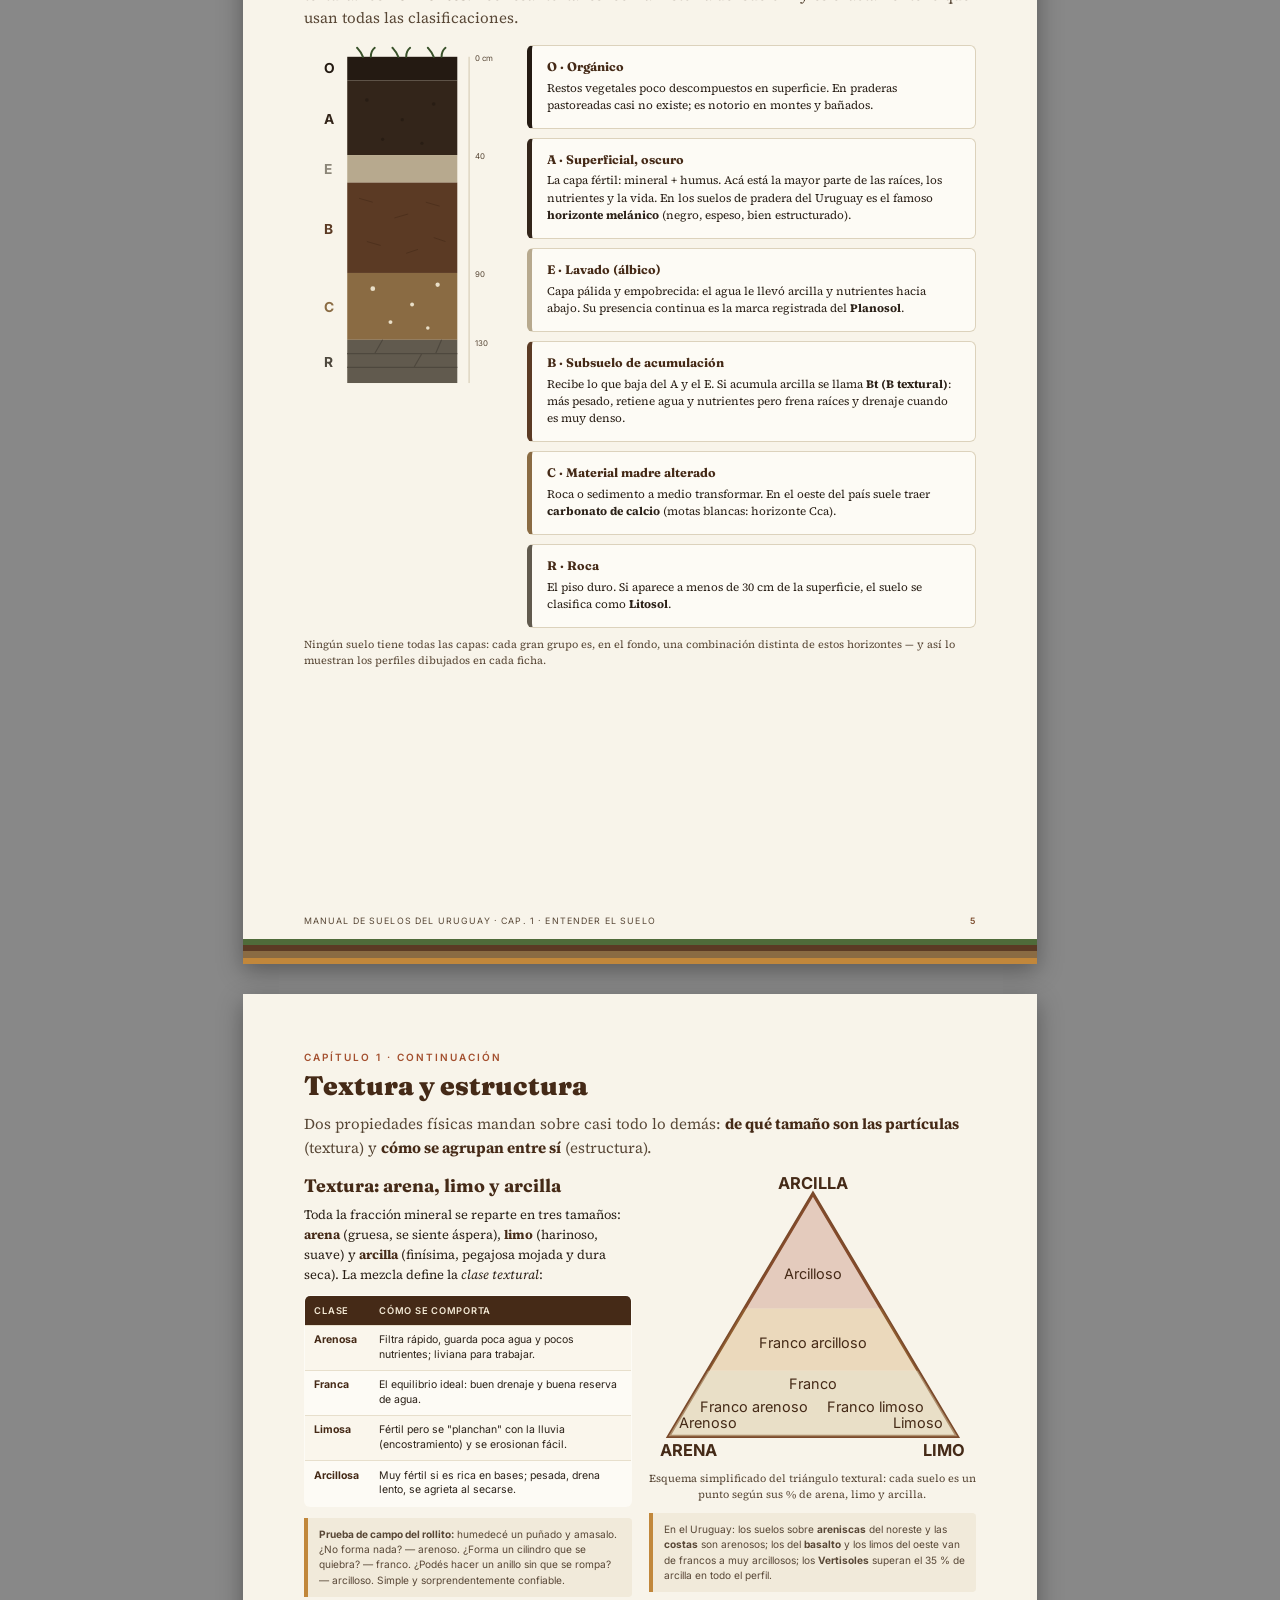
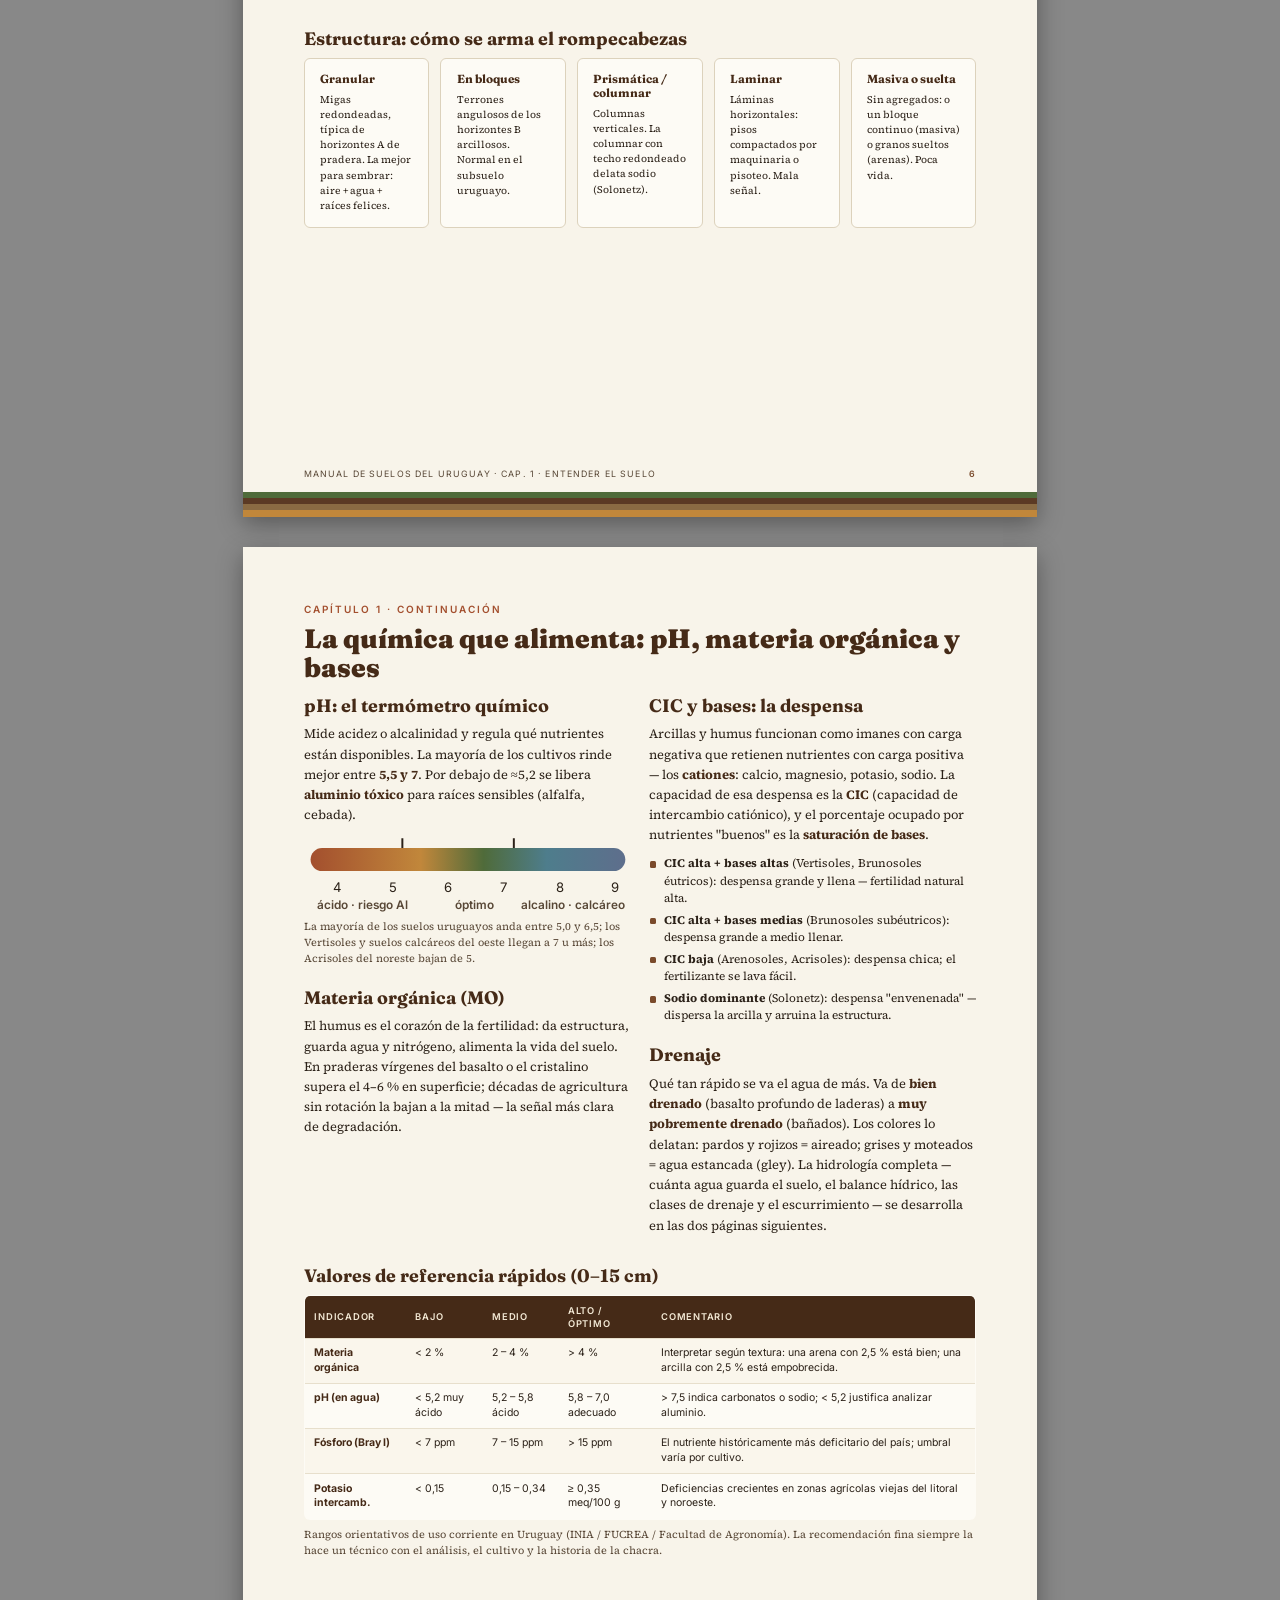
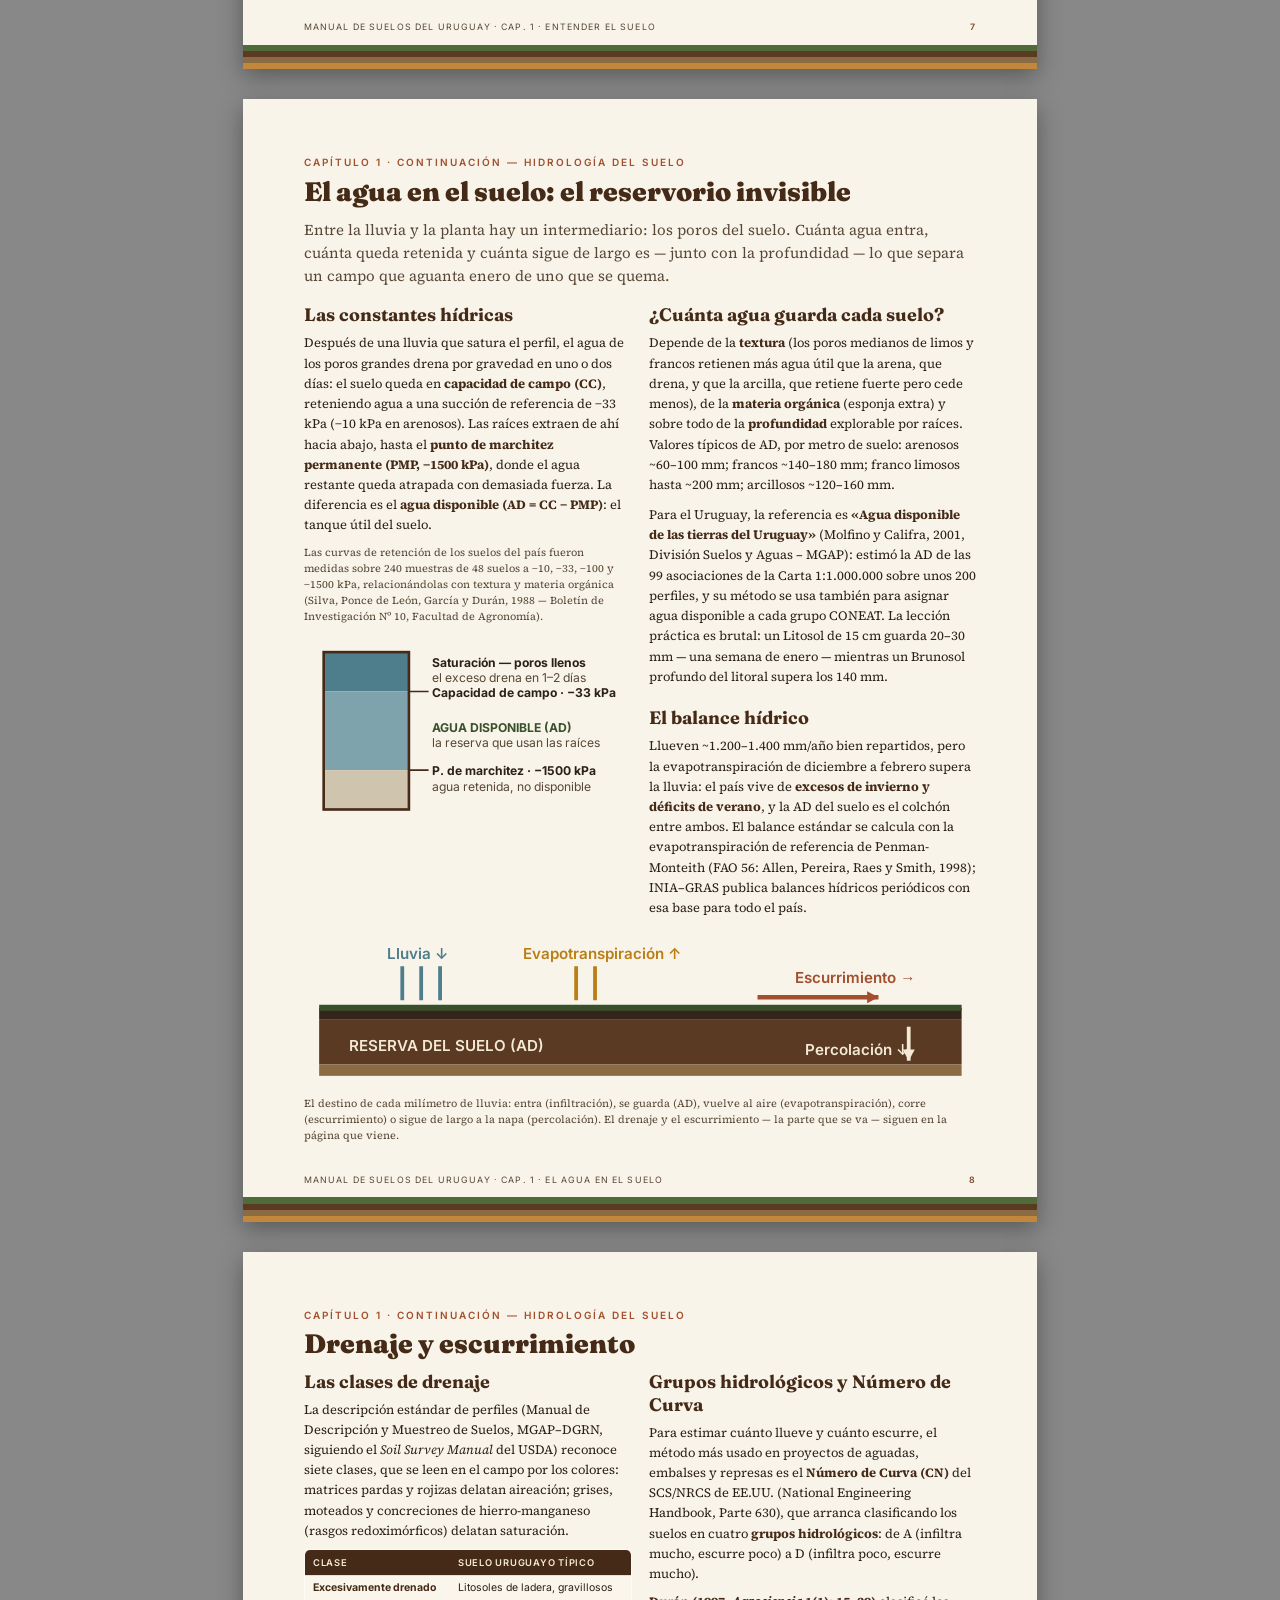
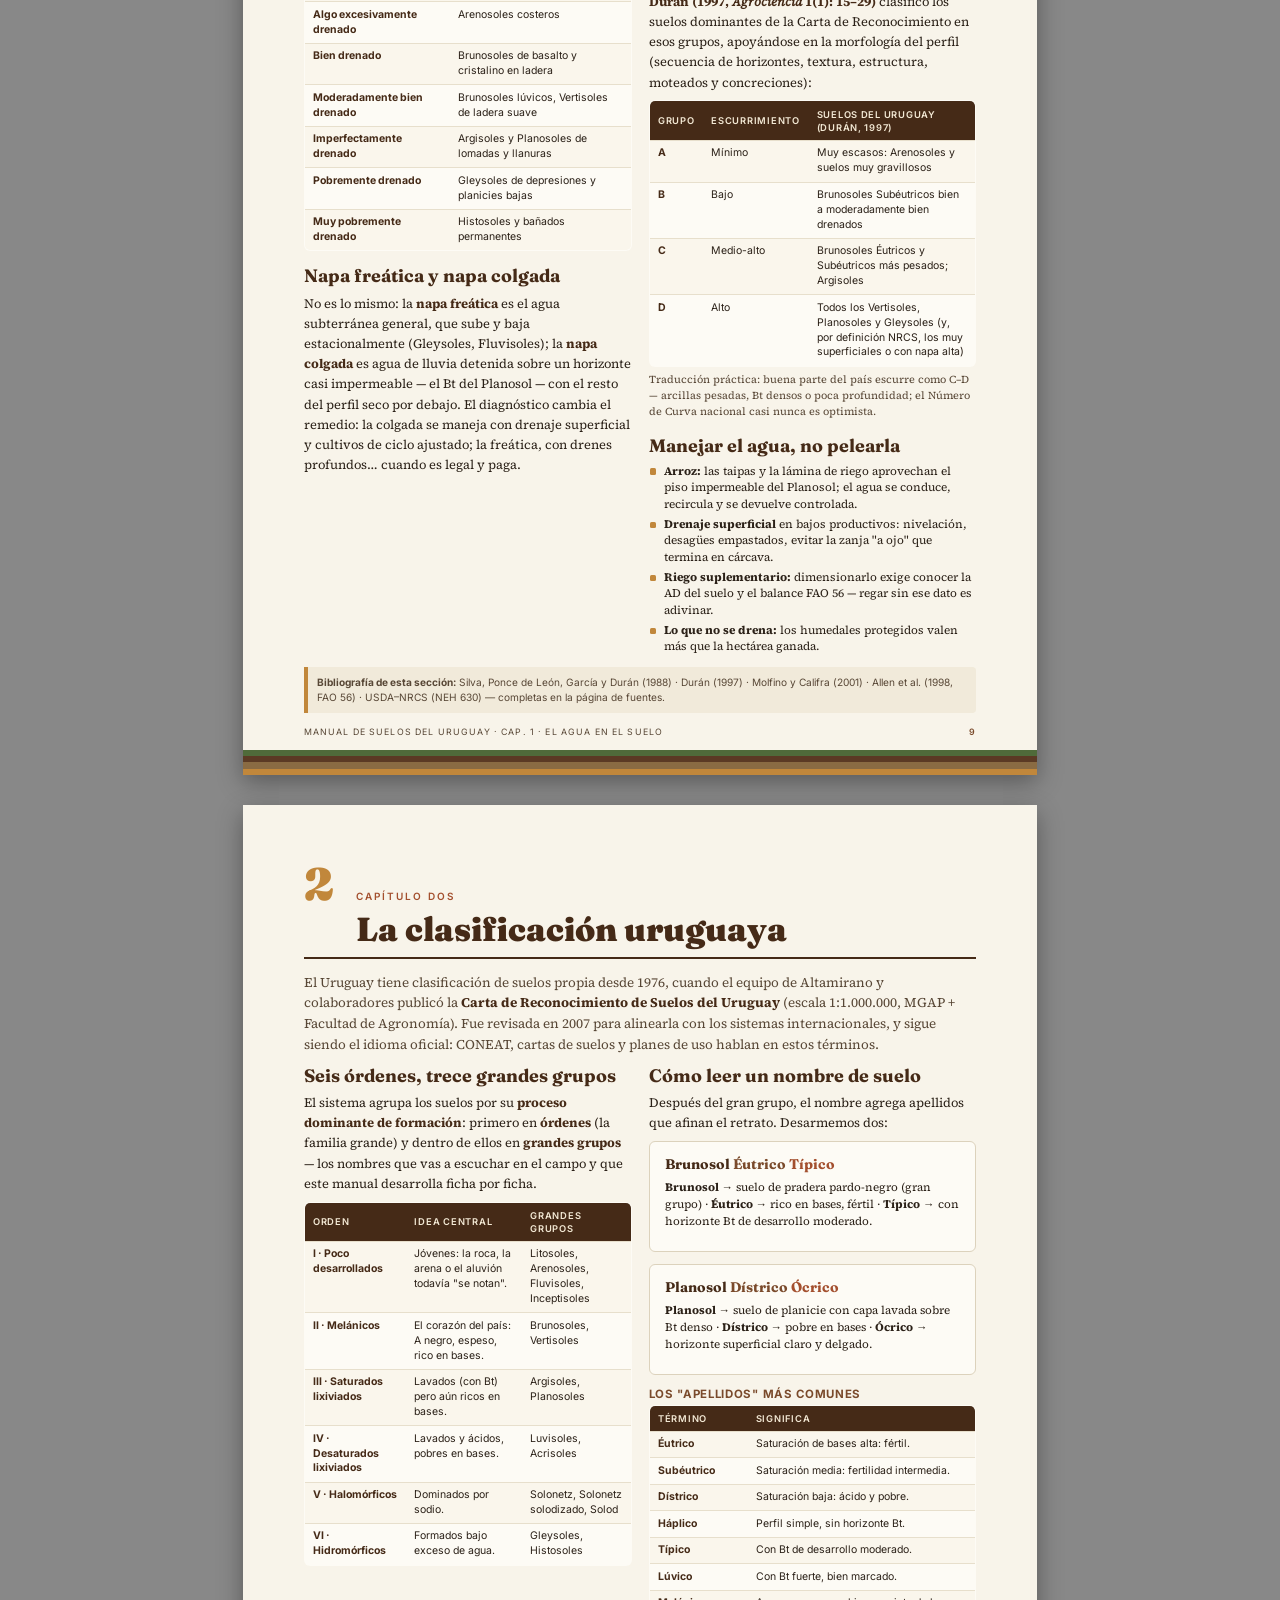
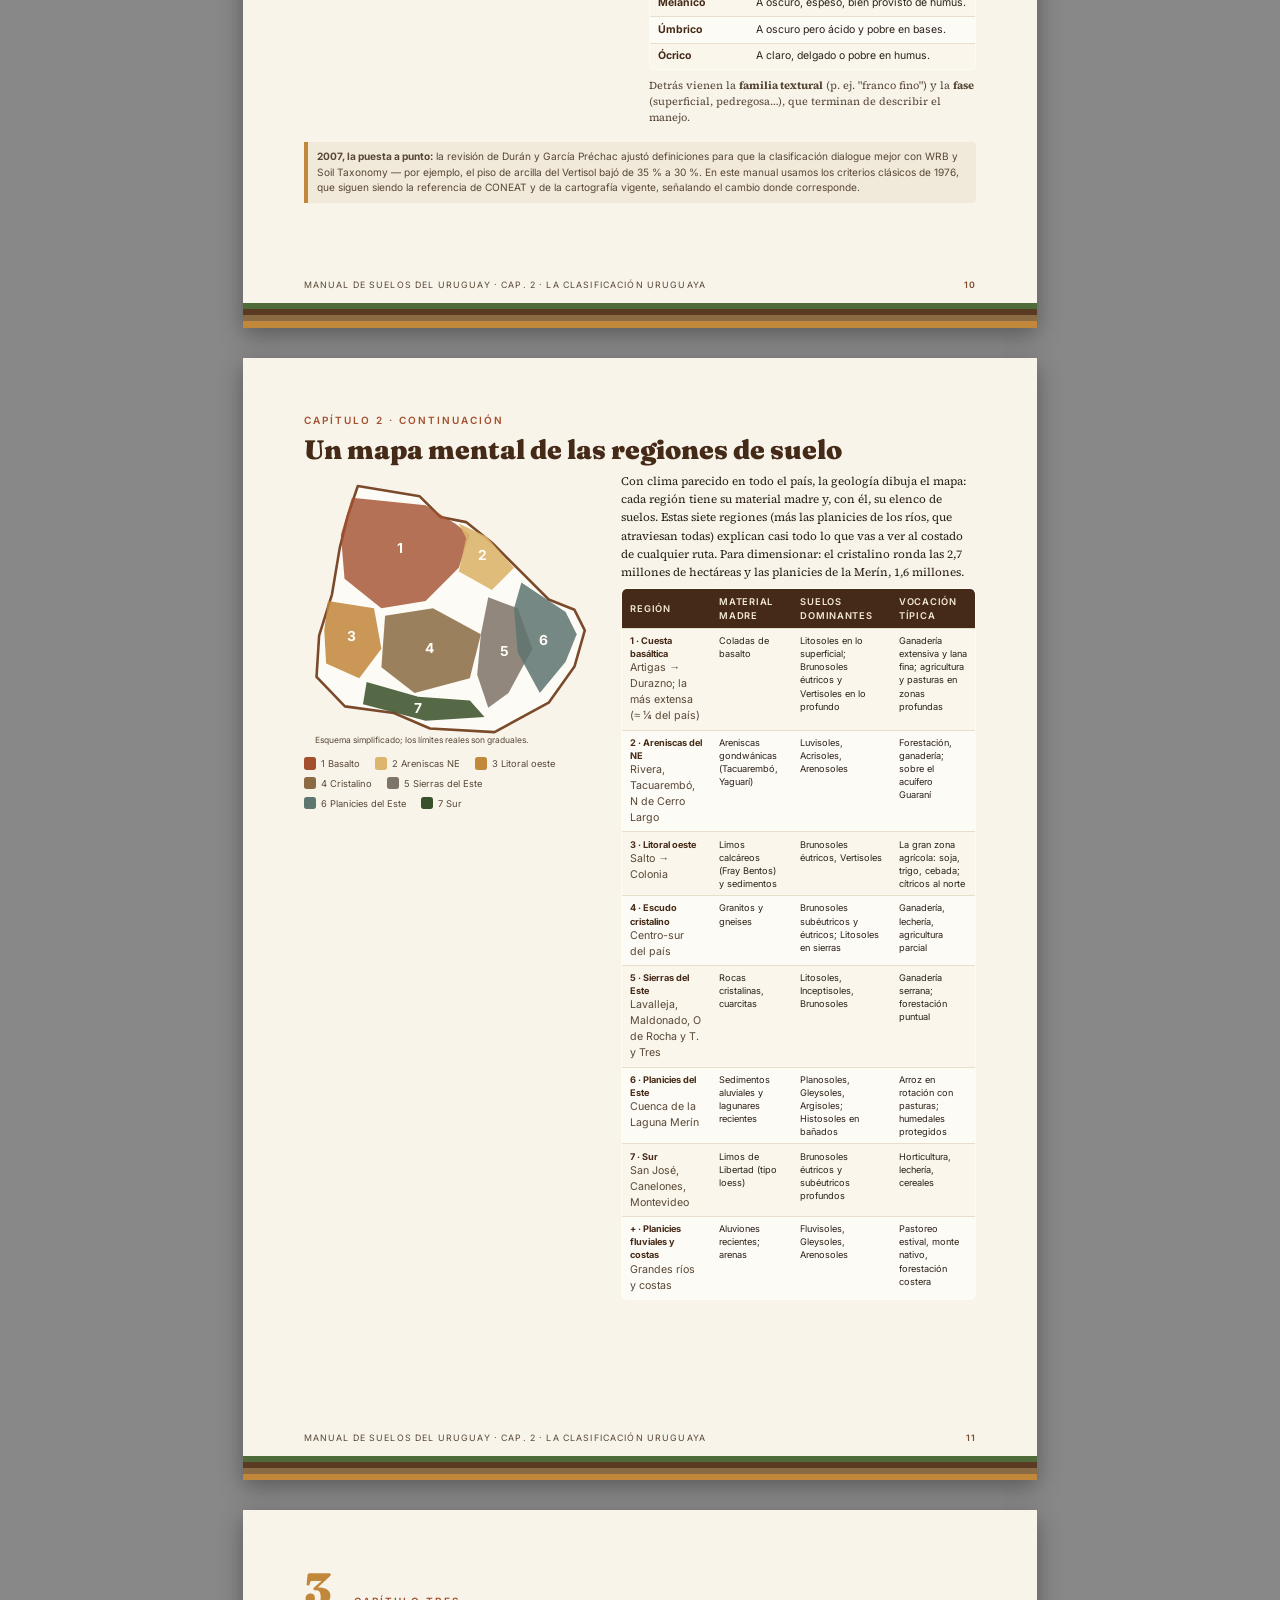
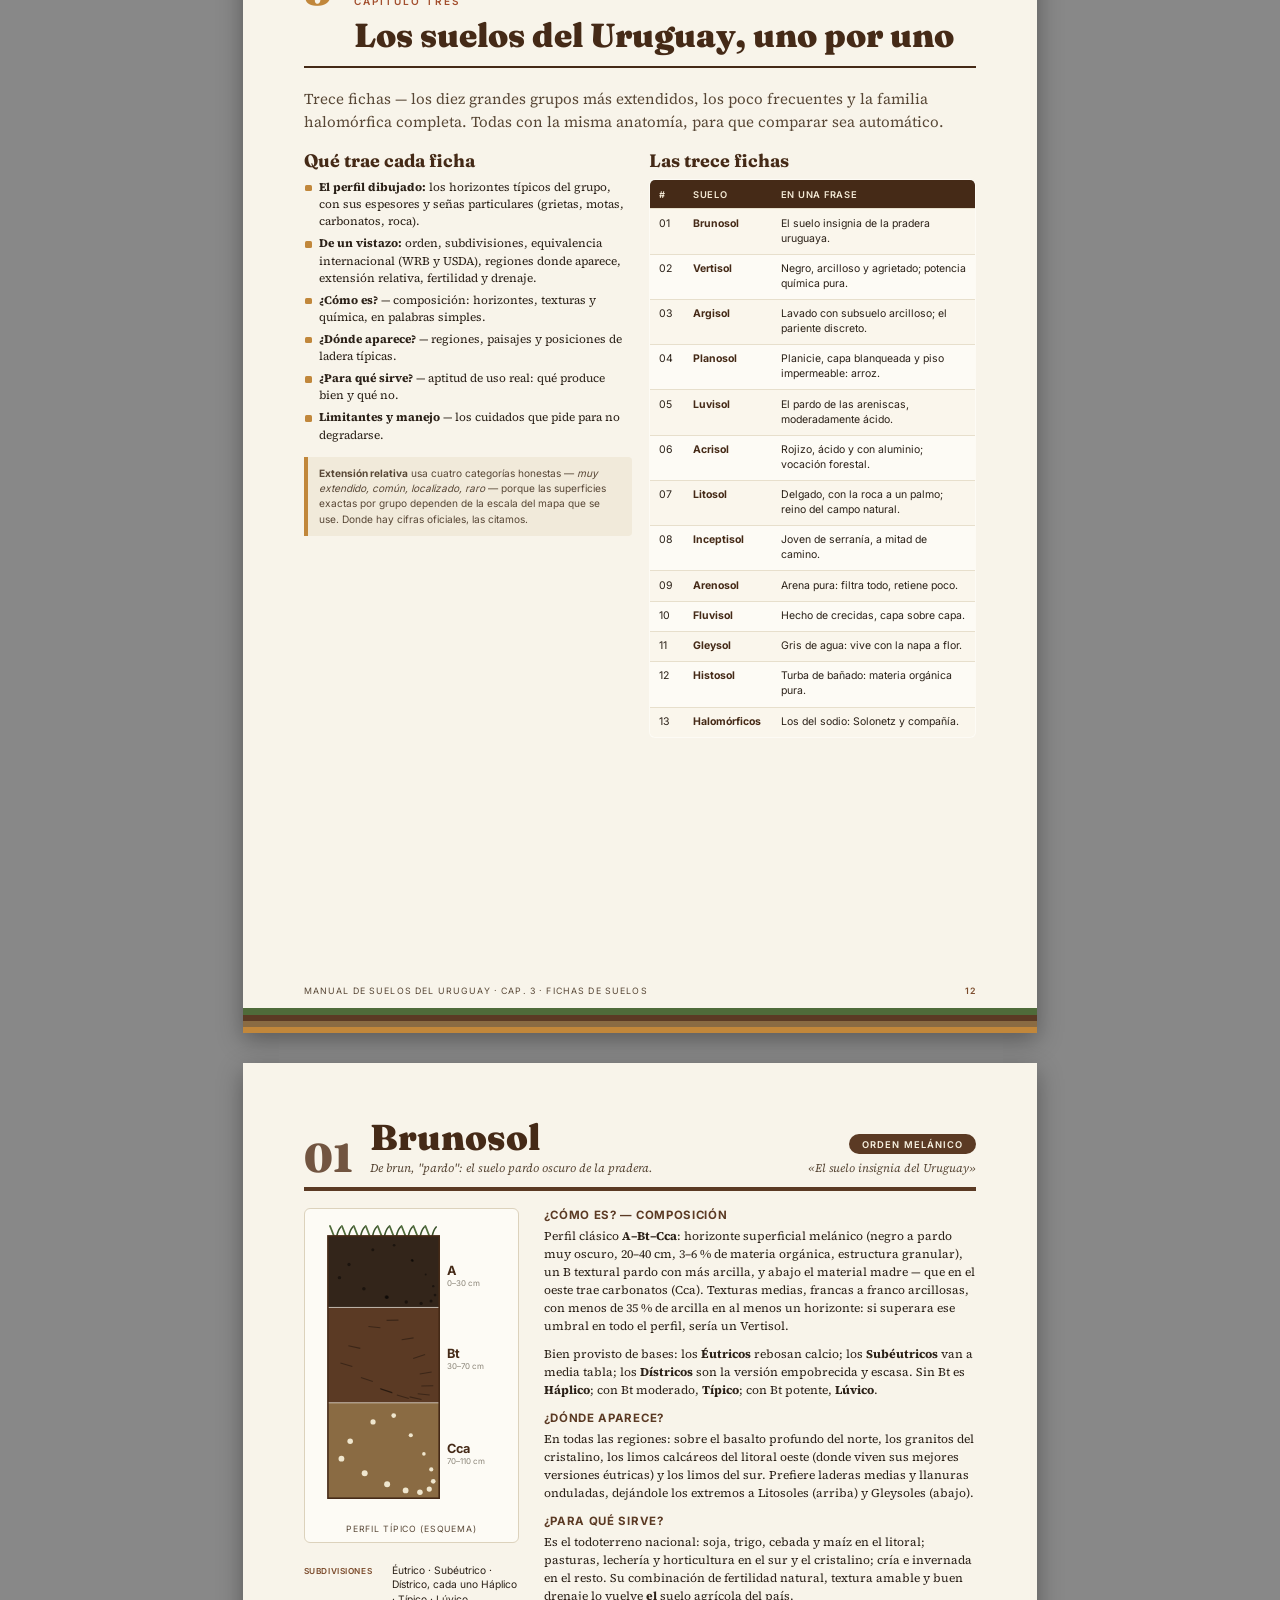
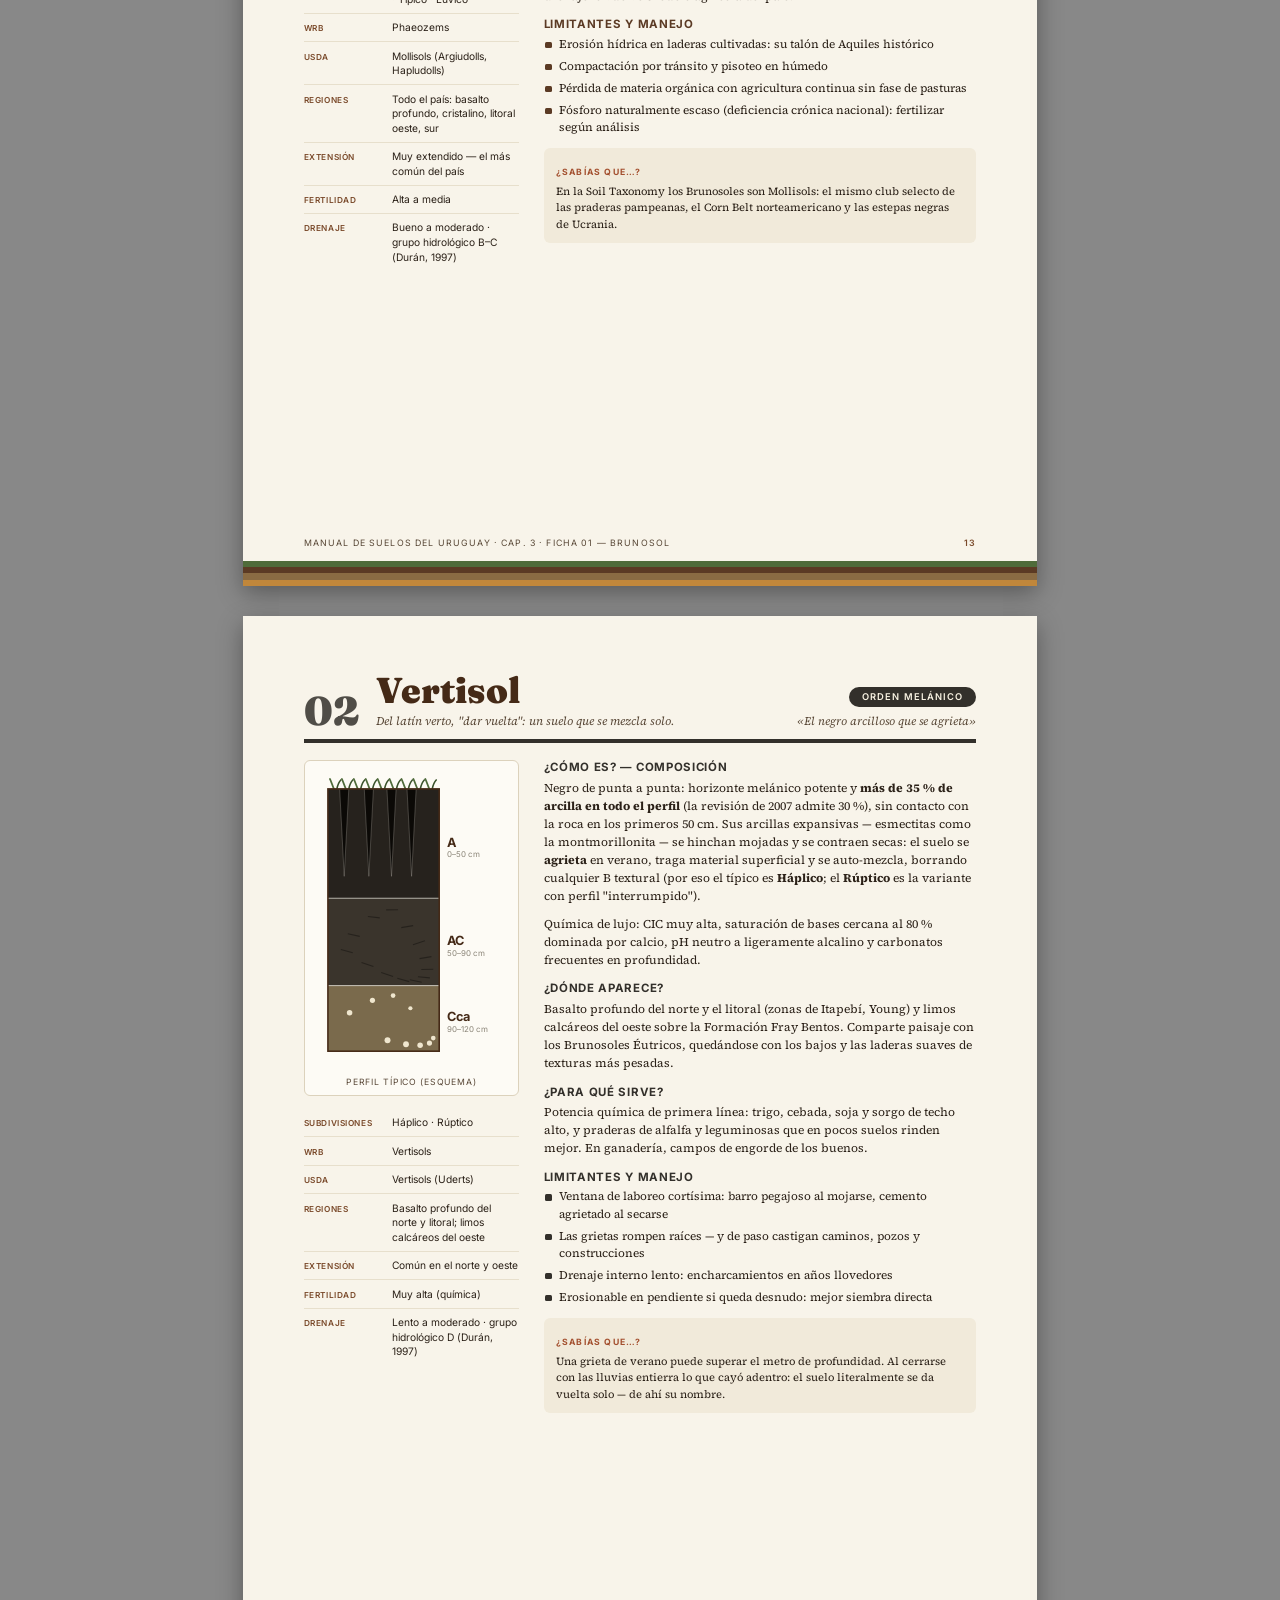
==== commit 1ddbb552: "Manual de suelos: anexo cartográfico (4 mapas + cartoteca) Cuatro páginas finales: mapa de suelos do" ====
--- a/manual-suelos/manual-suelos-uruguay.html
+++ b/manual-suelos/manual-suelos-uruguay.html
@@ -274,6 +274,7 @@
       <div class="trow"><span class="tcapnum">5</span><span class="tname">CONEAT: el índice de productividad de la tierra</span><span class="tdots"></span><span class="tnum" data-ref="cap5"></span></div>
       <div class="trow"><span class="tcapnum">6</span><span class="tname">Uso, conservación y manejo</span><span class="tdots"></span><span class="tnum" data-ref="cap6"></span></div>
       <div class="trow"><span class="tcapnum">7</span><span class="tname">Diagnóstico: leer el suelo en el campo y en el laboratorio</span><span class="tdots"></span><span class="tnum" data-ref="cap7"></span></div>
+      <div class="trow"><span class="tcapnum">A</span><span class="tname">Anexo: los mapas del Uruguay (suelos · geología · aguas)</span><span class="tdots"></span><span class="tnum" data-ref="mapas"></span></div>
       <div class="trow"><span class="tcapnum">·</span><span class="tname">Glosario</span><span class="tdots"></span><span class="tnum" data-ref="glosario"></span></div>
       <div class="trow"><span class="tcapnum">·</span><span class="tname">Fuentes consultadas</span><span class="tdots"></span><span class="tnum" data-ref="fuentes"></span></div>
     </div>
@@ -1176,6 +1177,280 @@
     <div class="nota"><b>Herramientas online gratuitas:</b> visualizador CONEAT (índice y grupos por padrón),
     Carta de Reconocimiento de Suelos 1:1.000.000 y cartas 1:40.000 disponibles en el geoportal del MGAP,
     y fotos de perfiles reales en el Museo Virtual de Suelos de la Facultad de Agronomía.</div>
+  </div>
+</section>
+
+<!-- ══════════════════ ANEXO · MAPA DE SUELOS ══════════════════ -->
+<section class="page compact" id="mapas" data-cap="Anexo · Cartografía">
+  <div class="pad">
+    <div class="caphead">
+      <div class="capnum">A</div>
+      <div>
+        <div class="kicker">Anexo cartográfico</div>
+        <h1 class="cap" style="margin-bottom:0;font-size:21pt">Los mapas del Uruguay</h1>
+      </div>
+    </div>
+    <p class="lede" style="margin-bottom:2.5mm">Cuatro mapas temáticos — suelos, geología, aguas
+    subterráneas y aguas superficiales — que se explican en cadena: la geología pone el material, el
+    material hace el suelo, y el suelo decide a dónde va el agua. Son <strong>esquemas propios</strong>
+    dibujados a partir de la cartografía oficial; los originales, con sus escalas y enlaces, están en
+    la <strong>cartoteca</strong> al final del anexo.</p>
+    <div style="display:grid;grid-template-columns:76mm 1fr;gap:6mm;align-items:start">
+      <div>
+        <svg viewBox="-4 -2 160 148" width="100%" xmlns="http://www.w3.org/2000/svg">
+          <path d="M25.2,5.6 L58.8,11.2 L70,22.4 L84,25.2 L98,36.4 L114.8,53.2 L128.8,67.2 L142.8,72.8
+                   L148.4,84 L142.8,103.6 L128.8,123.2 L99.4,139.2 L64.4,137.2 L44.8,128.8 L18.2,125.2
+                   L2.8,109.2 L4.2,86.8 L11.2,64.4 L15.4,39.2 L19.6,22.4 Z"
+                fill="#F1EADA" stroke="#7A4A2B" stroke-width="1.4" stroke-linejoin="round"/>
+          <g stroke="none">
+            <path d="M22,14 L62,16 L78,26 L86,32 L80,50 L62,68 L38,72 L18,56 L16,32 Z" fill="#7E7468"/>
+            <path d="M80,26 L95,33 L110,50 L98,62 L80,52 L84,34 Z" fill="#B0532F"/>
+            <path d="M9,68 L34,72 L38,94 L26,110 L8,102 L7,84 Z" fill="#33302B"/>
+            <path d="M40,76 L66,72 L92,86 L86,110 L56,118 L38,104 Z" fill="#5B3A24"/>
+            <path d="M96,66 L112,72 L120,94 L107,118 L96,126 L90,108 L92,85 Z" fill="#8B8578"/>
+            <path d="M114,58 L138,74 L144,86 L138,101 L124,118 L112,96 L110,72 Z" fill="#8A7B5E"/>
+            <path d="M30,112 L58,120 L86,122 L94,131 L62,133 L28,124 Z" fill="#6E4E30"/>
+            <circle cx="122" cy="120" r="4.5" fill="#C9A85C"/>
+          </g>
+          <g font-family="Inter" font-size="6.2" font-weight="700" fill="#FDFBF5" text-anchor="middle">
+            <text x="48" y="42">1</text><text x="93" y="46">2</text><text x="22" y="90">3</text>
+            <text x="64" y="96">4</text><text x="104" y="99">5</text><text x="126" y="90">6</text>
+            <text x="58" y="129">7</text><text x="122" y="122.5" font-size="5.4">8</text>
+          </g>
+          <g font-family="Inter" font-size="4.6" fill="#584736">
+            <text x="2" y="145">Esquema según la Carta de Reconocimiento 1:1.000.000 (MGAP, 1976).</text>
+          </g>
+        </svg>
+      </div>
+      <div>
+        <h2 style="margin-top:0">Mapa 1 · Suelos dominantes</h2>
+        <p style="font-size:8.6pt">El color indica el gran grupo <i>dominante</i>; en cada zona conviven
+        varios (el detalle, en las fichas del capítulo 3).</p>
+        <table class="tbl" style="font-size:7pt">
+          <tr><th></th><th>Zona</th><th>Suelos dominantes</th><th>Ficha</th></tr>
+          <tr><td><span style="display:inline-block;width:3.4mm;height:3.4mm;border-radius:.7mm;background:#7E7468"></span></td><td><b>1</b> Basalto superficial</td><td>Litosoles; Brunosoles éutricos y Vertisoles en lo profundo</td><td class="num">07 · 01 · 02</td></tr>
+          <tr><td><span style="display:inline-block;width:3.4mm;height:3.4mm;border-radius:.7mm;background:#B0532F"></span></td><td><b>2</b> Areniscas del NE</td><td>Luvisoles, Acrisoles, Arenosoles</td><td class="num">05 · 06 · 09</td></tr>
+          <tr><td><span style="display:inline-block;width:3.4mm;height:3.4mm;border-radius:.7mm;background:#33302B"></span></td><td><b>3</b> Litoral oeste</td><td>Brunosoles éutricos, Vertisoles</td><td class="num">01 · 02</td></tr>
+          <tr><td><span style="display:inline-block;width:3.4mm;height:3.4mm;border-radius:.7mm;background:#5B3A24"></span></td><td><b>4</b> Cristalino</td><td>Brunosoles subéutricos; Litosoles en sierras</td><td class="num">01 · 07</td></tr>
+          <tr><td><span style="display:inline-block;width:3.4mm;height:3.4mm;border-radius:.7mm;background:#8B8578"></span></td><td><b>5</b> Sierras del Este</td><td>Litosoles, Inceptisoles, Brunosoles</td><td class="num">07 · 08 · 01</td></tr>
+          <tr><td><span style="display:inline-block;width:3.4mm;height:3.4mm;border-radius:.7mm;background:#8A7B5E"></span></td><td><b>6</b> Planicies del Este</td><td>Planosoles, Gleysoles, Argisoles; Histosoles en bañados</td><td class="num">04 · 11 · 03 · 12</td></tr>
+          <tr><td><span style="display:inline-block;width:3.4mm;height:3.4mm;border-radius:.7mm;background:#6E4E30"></span></td><td><b>7</b> Sur (Libertad)</td><td>Brunosoles éutricos y subéutricos profundos</td><td class="num">01</td></tr>
+          <tr><td><span style="display:inline-block;width:3.4mm;height:3.4mm;border-radius:.7mm;background:#C9A85C"></span></td><td><b>8</b> Costas arenosas</td><td>Arenosoles de duna; Fluvisoles junto a los ríos</td><td class="num">09 · 10</td></tr>
+        </table>
+        <div class="nota" style="margin-top:2.5mm"><b>El mapa oficial:</b> la Carta de Reconocimiento de
+        Suelos 1:1.000.000 (MGAP–Fagro, 1976) y sus 99 asociaciones; para el detalle predial, los grupos
+        CONEAT (base fotográfica 1:20.000) y las cartas 1:40.000. Enlaces en la cartoteca.</div>
+      </div>
+    </div>
+  </div>
+</section>
+
+<!-- ══════════════════ ANEXO · GEOLOGÍA ══════════════════ -->
+<section class="page compact" data-cap="Anexo · Cartografía">
+  <div class="pad">
+    <div class="kicker">Anexo cartográfico · continuación</div>
+    <h1 class="cap" style="font-size:20pt;margin-bottom:2mm">Mapa 2 · Geología: la madre del mapa de suelos</h1>
+    <div style="display:grid;grid-template-columns:76mm 1fr;gap:6mm;align-items:start">
+      <div>
+        <svg viewBox="-4 -2 160 148" width="100%" xmlns="http://www.w3.org/2000/svg">
+          <path d="M25.2,5.6 L58.8,11.2 L70,22.4 L84,25.2 L98,36.4 L114.8,53.2 L128.8,67.2 L142.8,72.8
+                   L148.4,84 L142.8,103.6 L128.8,123.2 L99.4,139.2 L64.4,137.2 L44.8,128.8 L18.2,125.2
+                   L2.8,109.2 L4.2,86.8 L11.2,64.4 L15.4,39.2 L19.6,22.4 Z"
+                fill="#F1EADA" stroke="#7A4A2B" stroke-width="1.4" stroke-linejoin="round"/>
+          <g stroke="none">
+            <path d="M22,14 L62,16 L80,27 L86,33 L78,52 L60,68 L36,72 L17,54 L16,32 Z" fill="#8C4A38"/>
+            <path d="M80,27 L96,34 L112,52 L99,63 L78,53 L85,35 Z" fill="#DCB980"/>
+            <path d="M10,64 L34,70 L36,96 L24,112 L8,102 L7,82 Z" fill="#C98F4E"/>
+            <path d="M38,74 L68,70 L98,84 L110,96 L104,116 L70,124 L42,112 Z" fill="#B98FA2"/>
+            <path d="M100,64 L116,72 L124,94 L112,118 L106,96 L98,84 Z" fill="#9A7FB0"/>
+            <path d="M116,60 L140,75 L146,86 L140,100 L126,118 L114,98 L112,74 Z" fill="#A8C4B8"/>
+            <path d="M28,112 L60,120 L92,124 L98,132 L62,134 L26,124 Z" fill="#E3C878"/>
+          </g>
+          <g font-family="Inter" font-size="6.2" font-weight="700" fill="#FDFBF5" text-anchor="middle">
+            <text x="46" y="42">1</text><text x="94" y="47">2</text><text x="21" y="88">3</text>
+            <text x="70" y="98">4</text><text x="113" y="86" fill="#452A17">5</text><text x="128" y="88">6</text>
+            <text x="60" y="129" fill="#452A17">7</text>
+          </g>
+          <g font-family="Inter" font-size="4.6" fill="#584736">
+            <text x="2" y="145">Esquema según la Carta Geológica 1:500.000 (Bossi y Ferrando, 2001).</text>
+          </g>
+        </svg>
+      </div>
+      <div>
+        <p style="font-size:8.6pt">Compará este mapa con el anterior: se calcan. Cada unidad geológica
+        entrega su material madre y firma el suelo que sale.</p>
+        <table class="tbl" style="font-size:6.9pt">
+          <tr><th></th><th>Unidad geológica</th><th>Edad</th><th>Suelos que genera</th></tr>
+          <tr><td><span style="display:inline-block;width:3.4mm;height:3.4mm;border-radius:.7mm;background:#8C4A38"></span></td><td><b>1</b> Basaltos de Arapey (derrames de lava)</td><td>Cretácico inf.</td><td>Litosoles en las cuestas; Vertisoles y Brunosoles éutricos en lo profundo</td></tr>
+          <tr><td><span style="display:inline-block;width:3.4mm;height:3.4mm;border-radius:.7mm;background:#DCB980"></span></td><td><b>2</b> Areniscas gondwánicas (Yaguarí, Tres Islas…) y de Tacuarembó</td><td>Pérmico–Jurásico</td><td>Luvisoles, Acrisoles, Arenosoles</td></tr>
+          <tr><td><span style="display:inline-block;width:3.4mm;height:3.4mm;border-radius:.7mm;background:#C98F4E"></span></td><td><b>3</b> Sedimentos cretácicos y terciarios del oeste (Mercedes, Asencio, Fray Bentos)</td><td>Cretácico–Oligoceno</td><td>Brunosoles éutricos, Vertisoles (limos calcáreos)</td></tr>
+          <tr><td><span style="display:inline-block;width:3.4mm;height:3.4mm;border-radius:.7mm;background:#B98FA2"></span></td><td><b>4</b> Zócalo cristalino (granitos, gneises)</td><td>Precámbrico</td><td>Brunosoles subéutricos; Litosoles e Inceptisoles en sierras</td></tr>
+          <tr><td><span style="display:inline-block;width:3.4mm;height:3.4mm;border-radius:.7mm;background:#9A7FB0"></span></td><td><b>5</b> Sierras del Este (cuarcitas, granitos y rocas metamórficas)</td><td>Precámbrico</td><td>Litosoles, Inceptisoles</td></tr>
+          <tr><td><span style="display:inline-block;width:3.4mm;height:3.4mm;border-radius:.7mm;background:#A8C4B8"></span></td><td><b>6</b> Sedimentos recientes de la fosa de la Laguna Merín</td><td>Cuaternario</td><td>Planosoles, Gleysoles, Fluvisoles, Histosoles</td></tr>
+          <tr><td><span style="display:inline-block;width:3.4mm;height:3.4mm;border-radius:.7mm;background:#E3C878"></span></td><td><b>7</b> Limos y loess del sur (Libertad, Dolores) sobre zócalo</td><td>Cuaternario</td><td>Brunosoles profundos del sur</td></tr>
+        </table>
+        <div class="nota" style="margin-top:2.5mm"><b>Los mapas oficiales:</b> Carta Geológica del Uruguay
+        1:500.000 (Bossi y Ferrando, 2001; memoria explicativa de 1998) y cartas 1:100.000 por segmentos —
+        MIEM–DINAMIGE, con visualizador geominero en línea. La actualización más reciente de la carta
+        1:500.000 está publicada por Fagro–Udelar.</div>
+      </div>
+    </div>
+  </div>
+</section>
+
+<!-- ══════════════════ ANEXO · HIDROGEOLOGÍA ══════════════════ -->
+<section class="page compact" data-cap="Anexo · Cartografía">
+  <div class="pad">
+    <div class="kicker">Anexo cartográfico · continuación</div>
+    <h1 class="cap" style="font-size:20pt;margin-bottom:2mm">Mapa 3 · Hidrogeología: el agua de abajo</h1>
+    <div style="display:grid;grid-template-columns:76mm 1fr;gap:6mm;align-items:start">
+      <div>
+        <svg viewBox="-4 -2 160 148" width="100%" xmlns="http://www.w3.org/2000/svg">
+          <defs>
+            <pattern id="confinado" width="5" height="5" patternUnits="userSpaceOnUse" patternTransform="rotate(45)">
+              <rect width="5" height="5" fill="#7FA3AD"/>
+              <line x1="0" y1="0" x2="0" y2="5" stroke="#4E7D8C" stroke-width="1.6"/>
+            </pattern>
+          </defs>
+          <path d="M25.2,5.6 L58.8,11.2 L70,22.4 L84,25.2 L98,36.4 L114.8,53.2 L128.8,67.2 L142.8,72.8
+                   L148.4,84 L142.8,103.6 L128.8,123.2 L99.4,139.2 L64.4,137.2 L44.8,128.8 L18.2,125.2
+                   L2.8,109.2 L4.2,86.8 L11.2,64.4 L15.4,39.2 L19.6,22.4 Z"
+                fill="#DED7C6" stroke="#7A4A2B" stroke-width="1.4" stroke-linejoin="round"/>
+          <g stroke="none">
+            <path d="M24,14 L62,16 L78,26 L84,32 L78,50 L60,66 L36,70 L18,54 L17,32 Z" fill="url(#confinado)"/>
+            <path d="M78,26 L95,33 L110,50 L98,62 L79,51 L84,33 Z" fill="#DCB980"/>
+            <path d="M16,30 L24,32 L20,62 L12,60 Z" fill="#5E9EB0"/>
+            <path d="M10,66 L34,70 L36,94 L24,108 L8,100 L7,82 Z" fill="#C9A85C"/>
+            <path d="M40,112 L58,116 L60,128 L42,126 Z" fill="#4E7D8C"/>
+            <path d="M118,92 L142,102 L130,122 L112,112 Z" fill="#8FB8C4"/>
+          </g>
+          <g font-family="Inter" font-size="6" font-weight="700" text-anchor="middle">
+            <text x="48" y="42" fill="#1E3A44">1c</text><text x="94" y="46" fill="#452A17">1a</text>
+            <text x="17" y="48" fill="#FDFBF5" font-size="5">2</text><text x="21" y="88" fill="#452A17">3</text>
+            <text x="50" y="123" fill="#FDFBF5">4</text><text x="126" y="110" fill="#1E3A44">5</text>
+            <text x="72" y="95" fill="#584736" font-size="5.4">6 · cristalino fisurado</text>
+          </g>
+          <g font-family="Inter" font-size="4.6" fill="#584736">
+            <text x="2" y="145">Esquema según cartas hidrogeológicas DINAMIGE (1986–2003).</text>
+          </g>
+        </svg>
+        <div class="perfilbox" style="margin-top:3mm">
+          <svg viewBox="0 0 160 58" width="100%" xmlns="http://www.w3.org/2000/svg">
+            <path d="M0,14 C40,15 80,13 110,11 C130,9.5 145,8.5 160,8" stroke="#39512A" stroke-width="1.6" fill="none"/>
+            <path d="M0,14 C40,15 80,13 110,11 L110,26 C70,30 30,30 0,30 Z" fill="#8C4A38"/>
+            <path d="M0,30 C30,30 70,30 110,26 C125,17 145,9.5 160,8 L160,34 C110,40 50,42 0,42 Z" fill="#DCB980"/>
+            <path d="M0,42 C50,42 110,40 160,34 L160,58 L0,58 Z" fill="#8B8578"/>
+            <path d="M24,14.6 L24,36" stroke="#452A17" stroke-width="1.6"/>
+            <circle cx="24" cy="36" r="1.6" fill="#A34F2E"/>
+            <path d="M138,9 L138,20" stroke="#4E7D8C" stroke-width="1.2"/>
+            <path d="M138,20 l-1.8,-3.2 h3.6 Z" fill="#4E7D8C"/>
+            <g font-family="Inter" font-size="4" font-weight="600">
+              <text x="2" y="6" fill="#584736">OESTE · litoral (termas)</text>
+              <text x="158" y="6" fill="#584736" text-anchor="end">NORESTE · afloramiento</text>
+              <text x="55" y="23" fill="#F3E0D5">Basaltos de Arapey</text>
+              <text x="46" y="37.5" fill="#5A4322">Areniscas de Tacuarembó — acuífero Guaraní</text>
+              <text x="4" y="52" fill="#EDE7DA">zócalo / basamento</text>
+              <text x="28" y="12" fill="#452A17" font-size="3.7">pozo termal</text>
+              <text x="120" y="26" fill="#2B5566" font-size="3.7">recarga</text>
+            </g>
+          </svg>
+          <div class="pcap">Corte esquemático O–E: por qué el Guaraní sale caliente en el litoral</div>
+        </div>
+      </div>
+      <div>
+        <p style="font-size:8.6pt">Debajo del mapa de suelos hay otro mapa de agua. Las mismas areniscas
+        que dan Acrisoles arriba guardan, abajo, uno de los acuíferos más grandes del planeta.</p>
+        <table class="tbl" style="font-size:7pt">
+          <tr><th></th><th>Acuífero</th><th>Qué es</th></tr>
+          <tr><td><b>1a</b></td><td><b>Guaraní aflorante</b></td><td>Areniscas de Tacuarembó a la vista en el NE: zona de recarga, pozos someros</td></tr>
+          <tr><td><b>1c</b></td><td><b>Guaraní confinado</b></td><td>Las mismas areniscas (Formación Tacuarembó) hundidas bajo cientos de metros de basalto: agua a presión y caliente — las termas del litoral norte. En Uruguay el sistema ocupa unos 45.000 km², en su mayor parte confinado</td></tr>
+          <tr><td><b>2</b></td><td><b>Salto / Salto Chico</b></td><td>Arenas del litoral norte; riego de citrus y horticultura</td></tr>
+          <tr><td><b>3</b></td><td><b>Mercedes</b></td><td>Areniscas cretácicas del oeste; agua potable y riego</td></tr>
+          <tr><td><b>4</b></td><td><b>Raigón</b></td><td>El caballito de batalla del sur (San José): arenas plio-pleistocénicas, la principal fuente subterránea del centro-sur</td></tr>
+          <tr><td><b>5</b></td><td><b>Chuy</b></td><td>Arenas costeras del este; abastece balnearios</td></tr>
+          <tr><td><b>6</b></td><td><b>Cristalino fisurado</b></td><td>La mitad del país: agua solo en fracturas de la roca — pozos de bajo caudal, suficientes para escuelas y ganado</td></tr>
+        </table>
+        <div class="nota" style="margin-top:2.5mm"><b>Los mapas oficiales:</b> Carta Hidrogeológica del
+        Uruguay 1:2.000.000 (DINAMIGE, 1986, con memoria de 1987), versión 2000, y carta 1:1.000.000 (2003)
+        con el Sistema Acuífero Guaraní actualizado — MIEM–DINAMIGE. Síntesis técnica en «Recursos hídricos
+        subterráneos del Uruguay» (Boletín Geológico y Minero del IGME, 2006).</div>
+      </div>
+    </div>
+  </div>
+</section>
+
+<!-- ══════════════════ ANEXO · AGUAS SUPERFICIALES + CARTOTECA ══════════════════ -->
+<section class="page compact" data-cap="Anexo · Cartografía">
+  <div class="pad">
+    <div class="kicker">Anexo cartográfico · continuación</div>
+    <h1 class="cap" style="font-size:20pt;margin-bottom:2mm">Mapa 4 · El agua de arriba, y la cartoteca</h1>
+    <div style="display:grid;grid-template-columns:76mm 1fr;gap:6mm;align-items:start">
+      <div>
+        <svg viewBox="-4 -2 160 152" width="100%" xmlns="http://www.w3.org/2000/svg">
+          <path d="M25.2,5.6 L58.8,11.2 L70,22.4 L84,25.2 L98,36.4 L114.8,53.2 L128.8,67.2 L142.8,72.8
+                   L148.4,84 L142.8,103.6 L128.8,123.2 L99.4,139.2 L64.4,137.2 L44.8,128.8 L18.2,125.2
+                   L2.8,109.2 L4.2,86.8 L11.2,64.4 L15.4,39.2 L19.6,22.4 Z"
+                fill="#F1EADA" stroke="#7A4A2B" stroke-width="1.4" stroke-linejoin="round"/>
+          <g stroke="none" opacity=".9">
+            <path d="M25.2,5.6 L44,9 L40,40 L34,70 L24,100 L18.2,122 L2.8,109.2 L4.2,86.8 L11.2,64.4 L15.4,39.2 L19.6,22.4 Z" fill="#BFD3DC"/>
+            <path d="M44,9 L58.8,11.2 L70,22.4 L84,25.2 L98,36.4 L110,48 L100,72 L64,80 L34,70 L40,40 Z" fill="#9BBECB"/>
+            <path d="M110,48 L114.8,53.2 L128.8,67.2 L142.8,72.8 L148.4,84 L142.8,103.6 L132,116 L108,100 L100,72 Z" fill="#7FA9BC"/>
+            <path d="M34,70 L64,80 L100,72 L108,100 L92,112 L60,110 L42,100 L24,100 Z" fill="#C7DAD2"/>
+            <path d="M42,100 L60,110 L92,112 L86,126 L64.4,137.2 L44.8,128.8 L18.2,125.2 L24,100 Z" fill="#A9C8BE"/>
+            <path d="M92,112 L108,100 L132,116 L128.8,123.2 L99.4,139.2 L86,126 Z" fill="#8FB8A8"/>
+          </g>
+          <g stroke="#4E7D8C" stroke-width="1.3" fill="none" stroke-linecap="round">
+            <path d="M108,46 C90,56 70,64 52,70 C40,74 30,80 22,88"/>
+            <path d="M78,96 C70,104 62,112 56,124"/>
+            <path d="M100,80 C112,84 124,86 138,88"/>
+            <path d="M24,10 C34,14 46,16 58,14"/>
+          </g>
+          <g fill="#2B5566">
+            <circle cx="70" cy="62" r="2.2"/><circle cx="54" cy="69" r="1.8"/><circle cx="38" cy="76" r="1.8"/>
+          </g>
+          <g font-family="Inter" font-size="4.8" font-weight="700" fill="#1E3A44">
+            <text x="10" y="50" transform="rotate(-70 10 50)">RÍO URUGUAY</text>
+            <text x="56" y="46">RÍO NEGRO</text>
+            <text x="118" y="80">LAGUNA MERÍN</text>
+            <text x="52" y="106">SANTA LUCÍA</text>
+            <text x="30" y="122" font-size="4.2">RÍO DE LA PLATA</text>
+            <text x="100" y="130" font-size="4.2">ATLÁNTICO</text>
+          </g>
+          <g font-family="Inter" font-size="4" fill="#2B5566">
+            <text x="74" y="58">embalses del Río Negro</text>
+          </g>
+          <path d="M20,138 L100,146" stroke="#B97F14" stroke-width="1" marker-end=""/>
+          <g font-family="Inter" font-size="4.4" font-weight="600" fill="#8A5A10">
+            <text x="2" y="136">lluvia media: ~1.100–1.200 mm (SO)</text>
+            <text x="88" y="149">→ ~1.500–1.600 mm (NE)</text>
+          </g>
+        </svg>
+      </div>
+      <div>
+        <h2 style="margin-top:0">Las seis cuencas</h2>
+        <p style="font-size:8.4pt">La división oficial (DINAGUA – Ministerio de Ambiente) reconoce seis
+        cuencas de nivel 1: <b>Río Uruguay</b>, <b>Río Negro</b> (≈68.200 km² en total, el gran colector
+        interior con sus tres embalses: Rincón del Bonete, Baygorria y Palmar), <b>Santa Lucía</b>
+        (≈13.500 km²; el agua de la mitad de la población), <b>Río de la Plata</b>, <b>Laguna Merín</b> y
+        <b>Océano Atlántico</b>. La lluvia media nacional ronda los 1.360 mm/año, creciendo del suroeste
+        (~1.200 mm) al noreste (~1.600 mm) según las climatologías de INUMET.</p>
+        <h2>Cartoteca: los mapas oficiales, por escala</h2>
+        <table class="tbl" style="font-size:6.8pt">
+          <tr><th>Mapa</th><th>Escalas</th><th>Quién lo hace / dónde está</th></tr>
+          <tr><td><b>Carta de Reconocimiento de Suelos</b></td><td class="num">1:1.000.000</td><td>MGAP–Fagro (1976); PDF y capas en descargas.mgap.gub.uy y geoportal MGAP</td></tr>
+          <tr><td><b>Cartas de suelos semidetalladas</b></td><td class="num">1:40.000 · 1:20.000</td><td>MGAP–DGRN (zonas priorizadas); servicio "Carta de suelos 1:40.000" en gub.uy</td></tr>
+          <tr><td><b>Grupos y índice CONEAT por padrón</b></td><td class="num">base 1:20.000</td><td>MGAP, visualizador "Consulta CONEAT" (gub.uy) y SNIG</td></tr>
+          <tr><td><b>Mapa de suelos según Soil Taxonomy</b></td><td class="num">país</td><td>MGAP; capa en el catálogo de IDEuy (visualizador.ide.uy)</td></tr>
+          <tr><td><b>Carta Geológica del Uruguay</b></td><td class="num">1:500.000 · 1:100.000</td><td>DINAMIGE–MIEM (Bossi y Ferrando 2001; segmentos); visualizador geominero</td></tr>
+          <tr><td><b>Carta Hidrogeológica + Acuífero Guaraní</b></td><td class="num">1:2.000.000 · 1:1.000.000</td><td>DINAMIGE–MIEM (1986/2000/2003); PDFs en gub.uy/miem</td></tr>
+          <tr><td><b>Cuencas hidrográficas (niveles 1 a 5)</b></td><td class="num">nacional</td><td>DINAGUA – Min. de Ambiente; capas SIG y Plan Nacional de Aguas</td></tr>
+          <tr><td><b>Climatologías: isoyetas e isotermas</b></td><td class="num">nacional</td><td>INUMET (normales 1991–2020); mapas de lluvia acumulada en INIA–GRAS</td></tr>
+          <tr><td><b>Ortofotos y cartografía base</b></td><td class="num">1:5.000 y más fino</td><td>IDEuy: ortoimágenes de todo el país, para bajar o ver en línea</td></tr>
+        </table>
+        <p class="small" style="margin-top:2mm">Todos son de acceso público y gratuito. Para el trabajo de
+        cátedra: superponer CONEAT + carta 1:40.000 + ortofoto de IDEuy en un SIG (QGIS) es el combo estándar.</p>
+      </div>
+    </div>
   </div>
 </section>
 
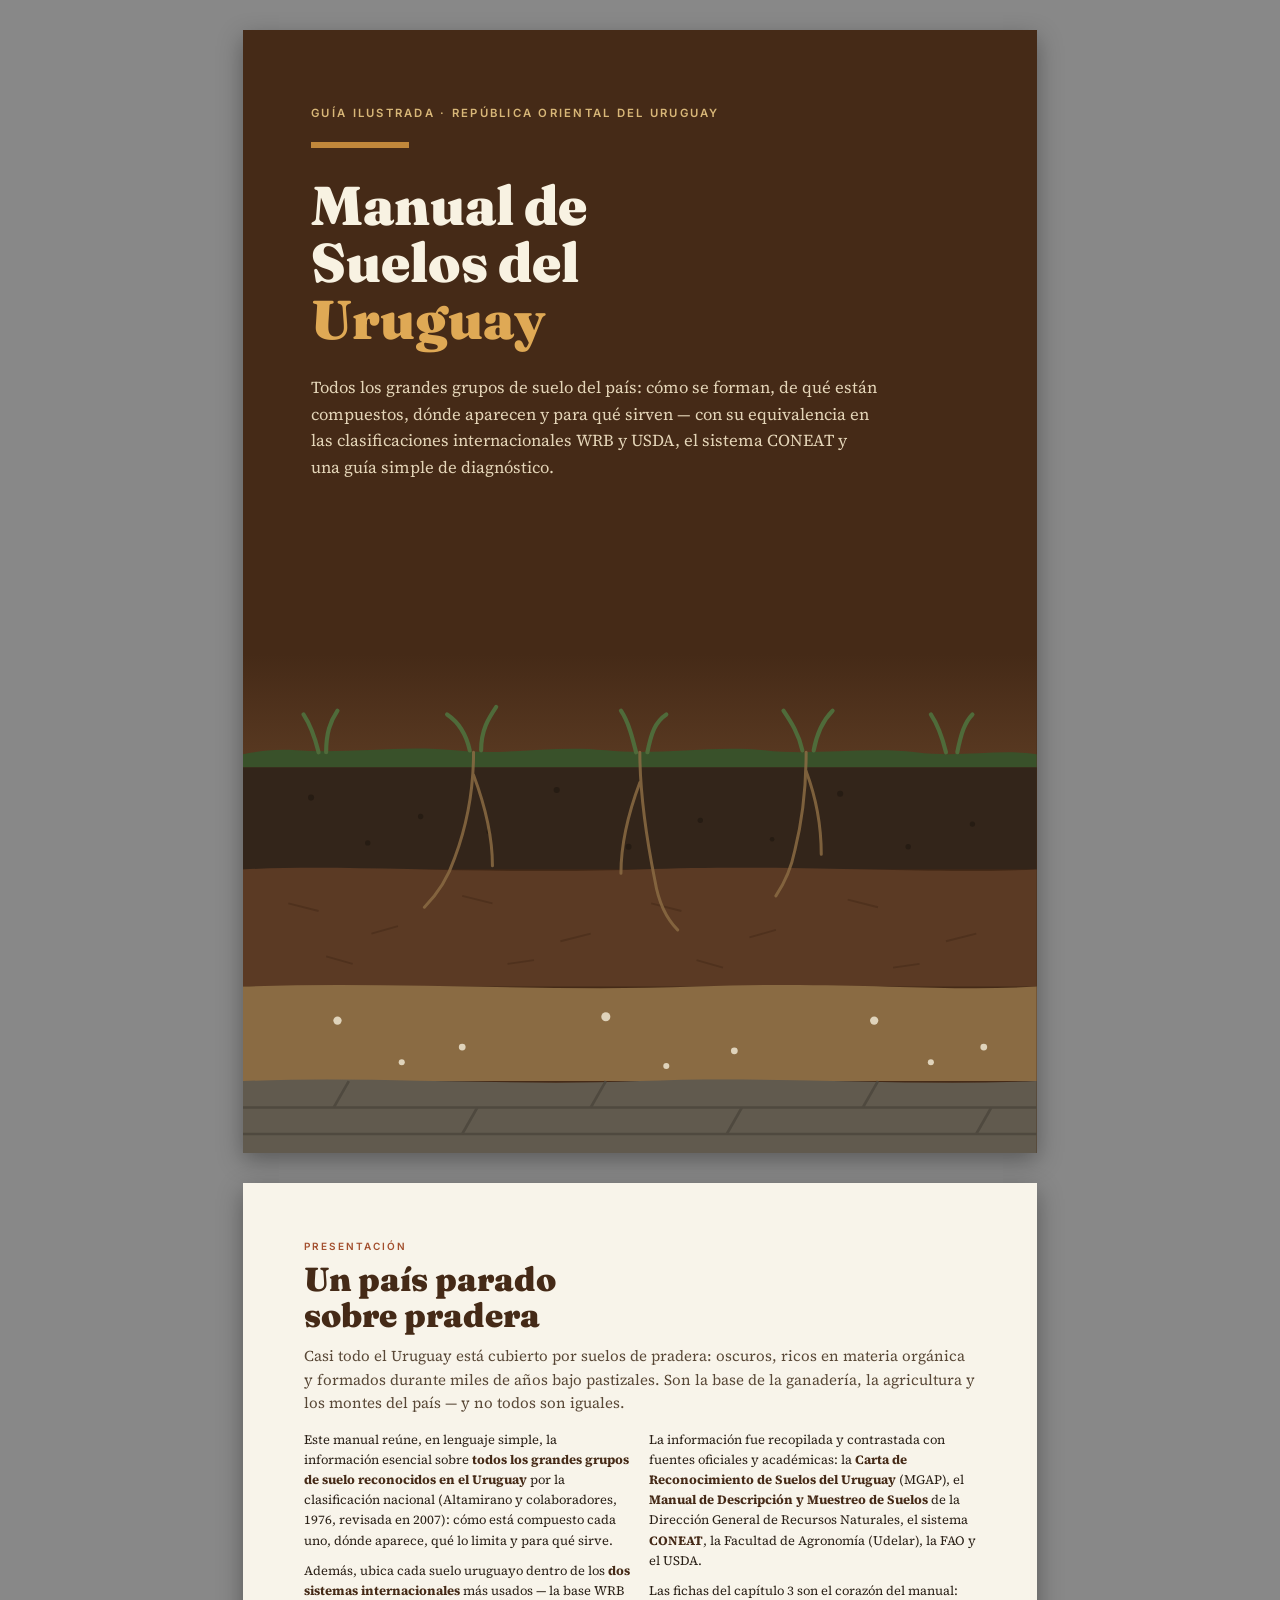
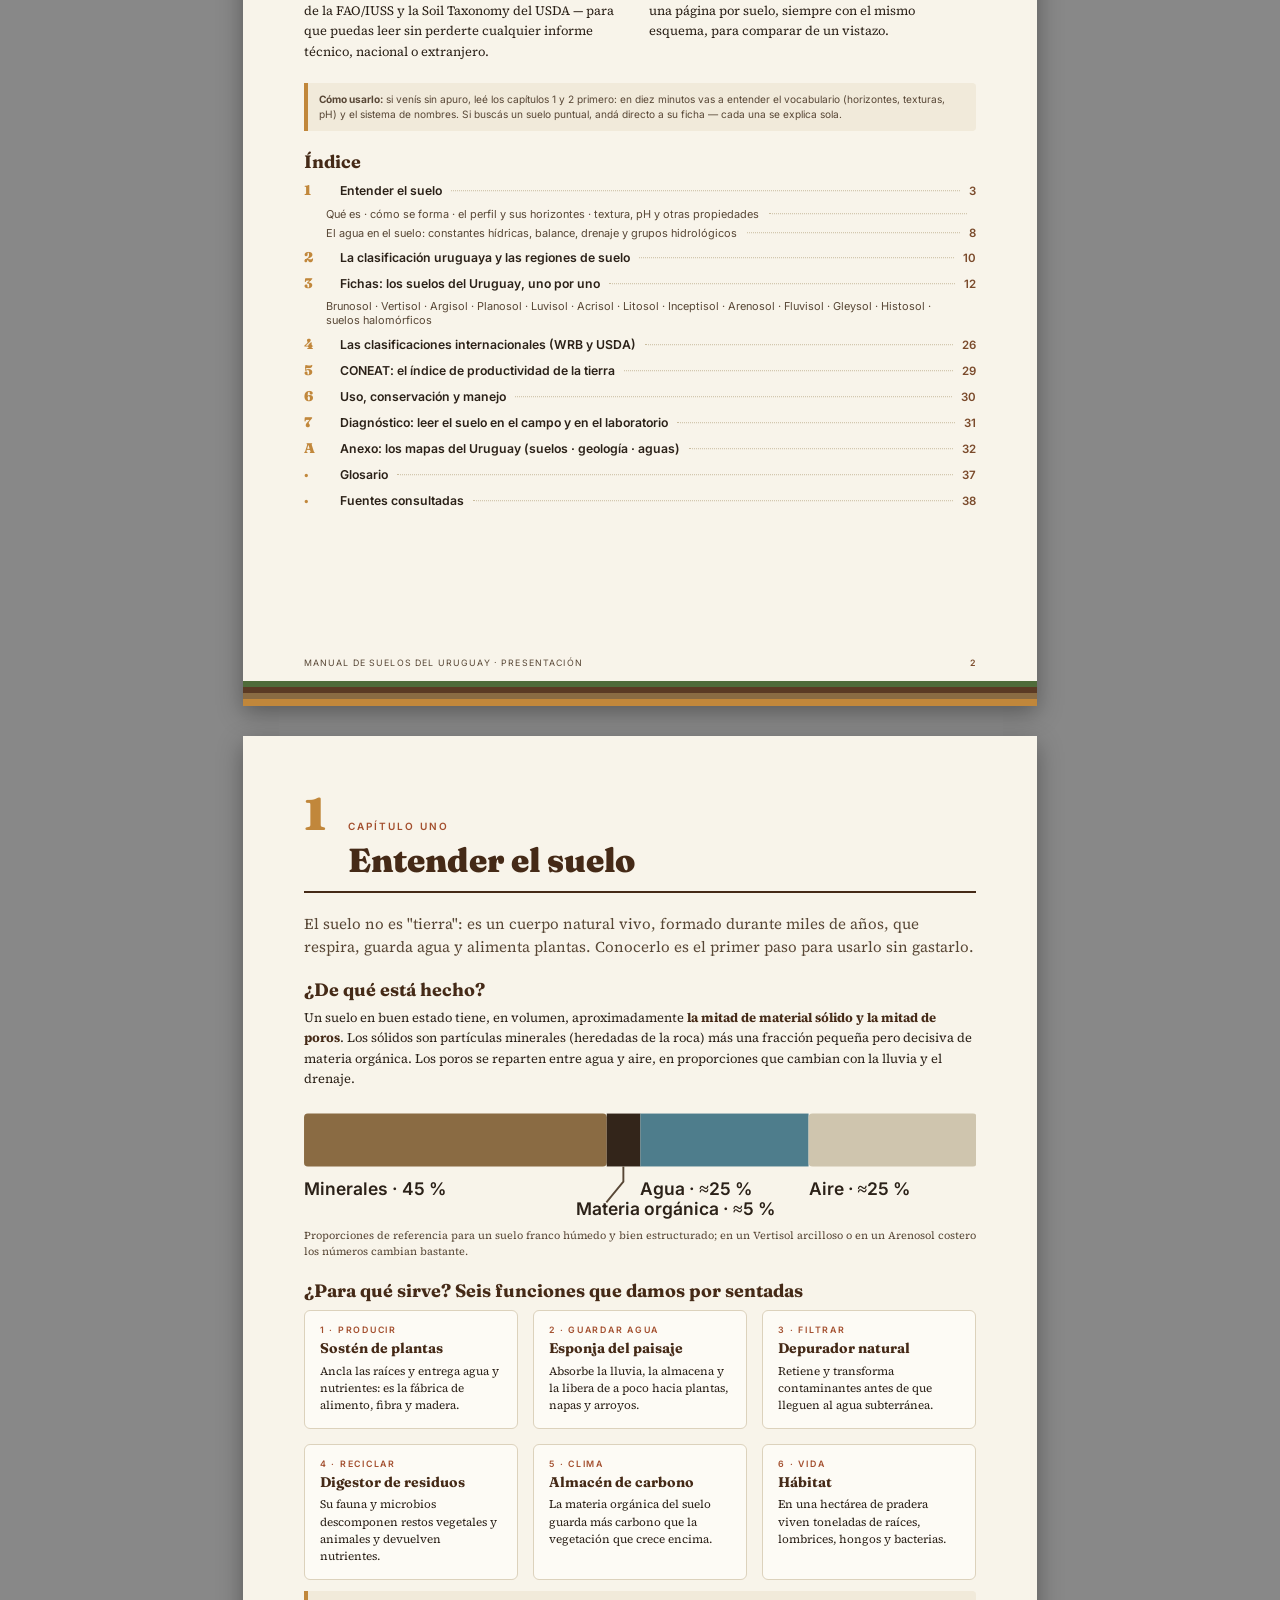
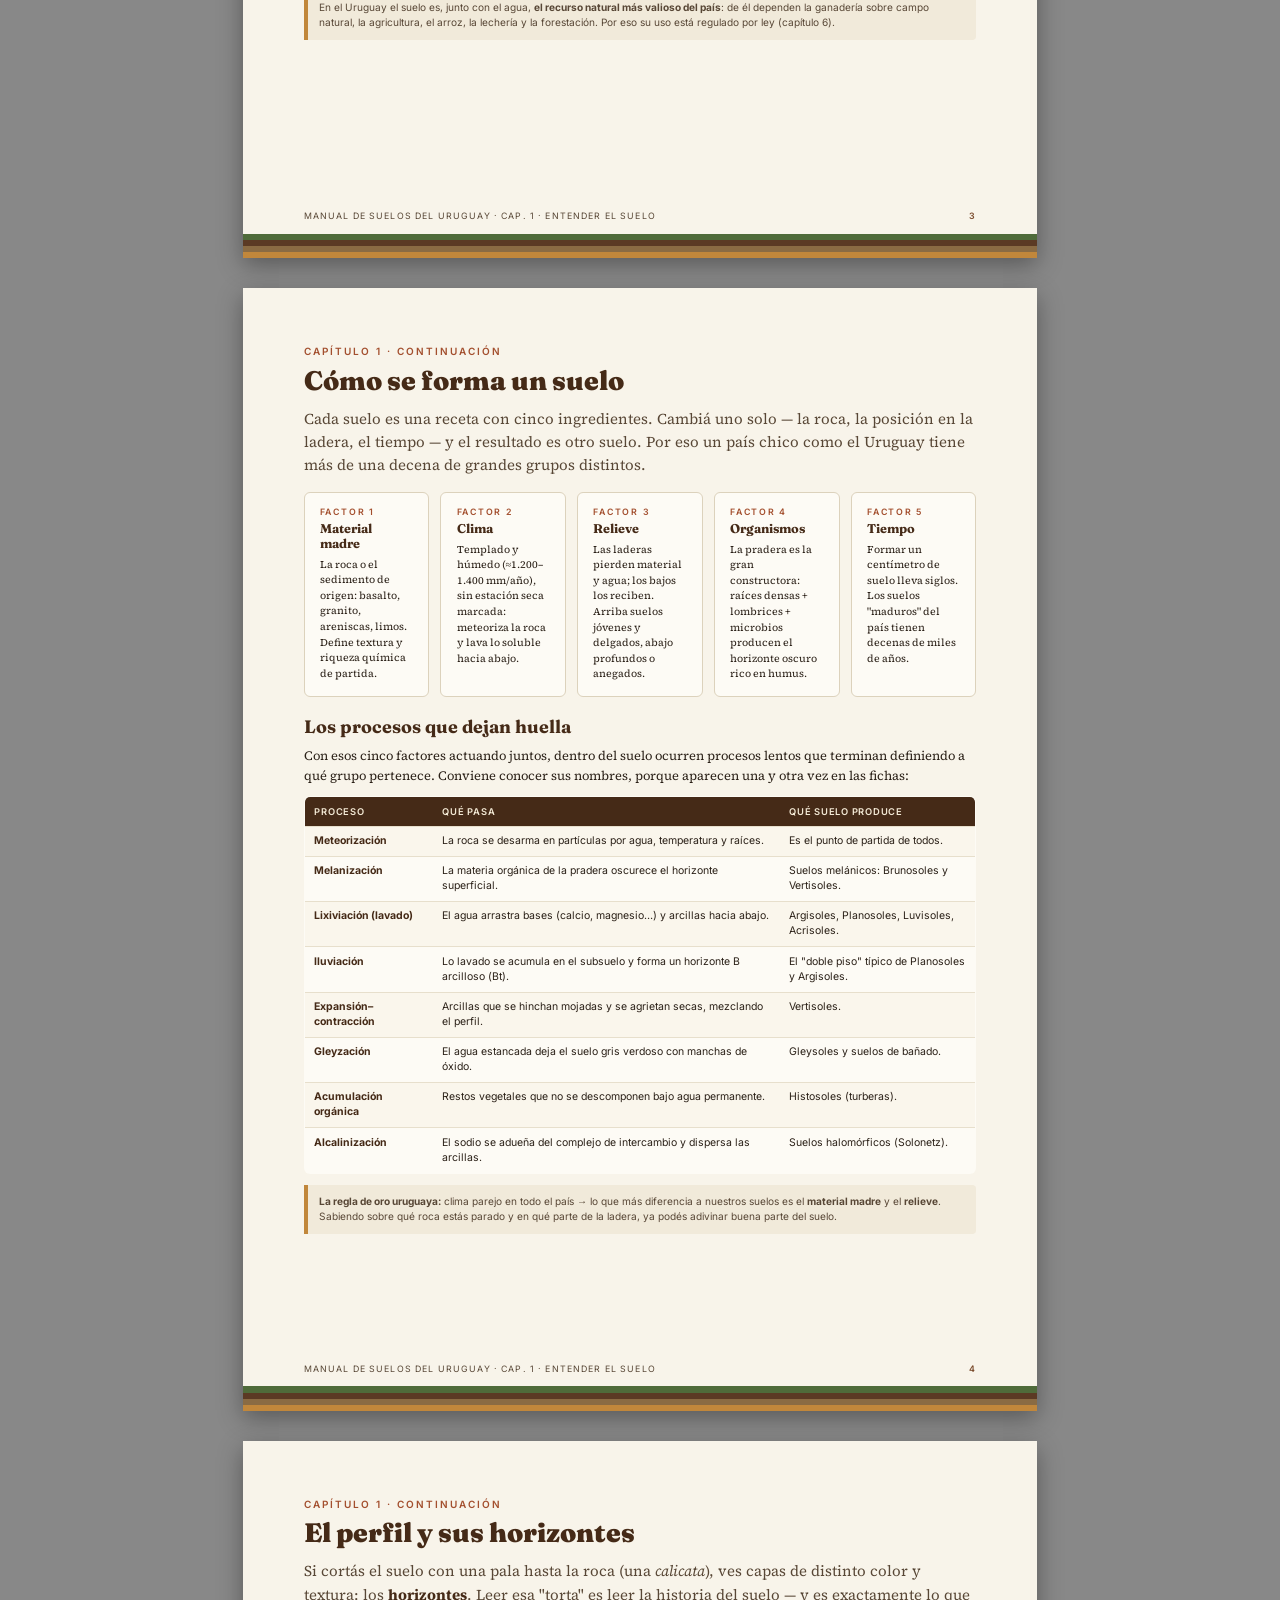
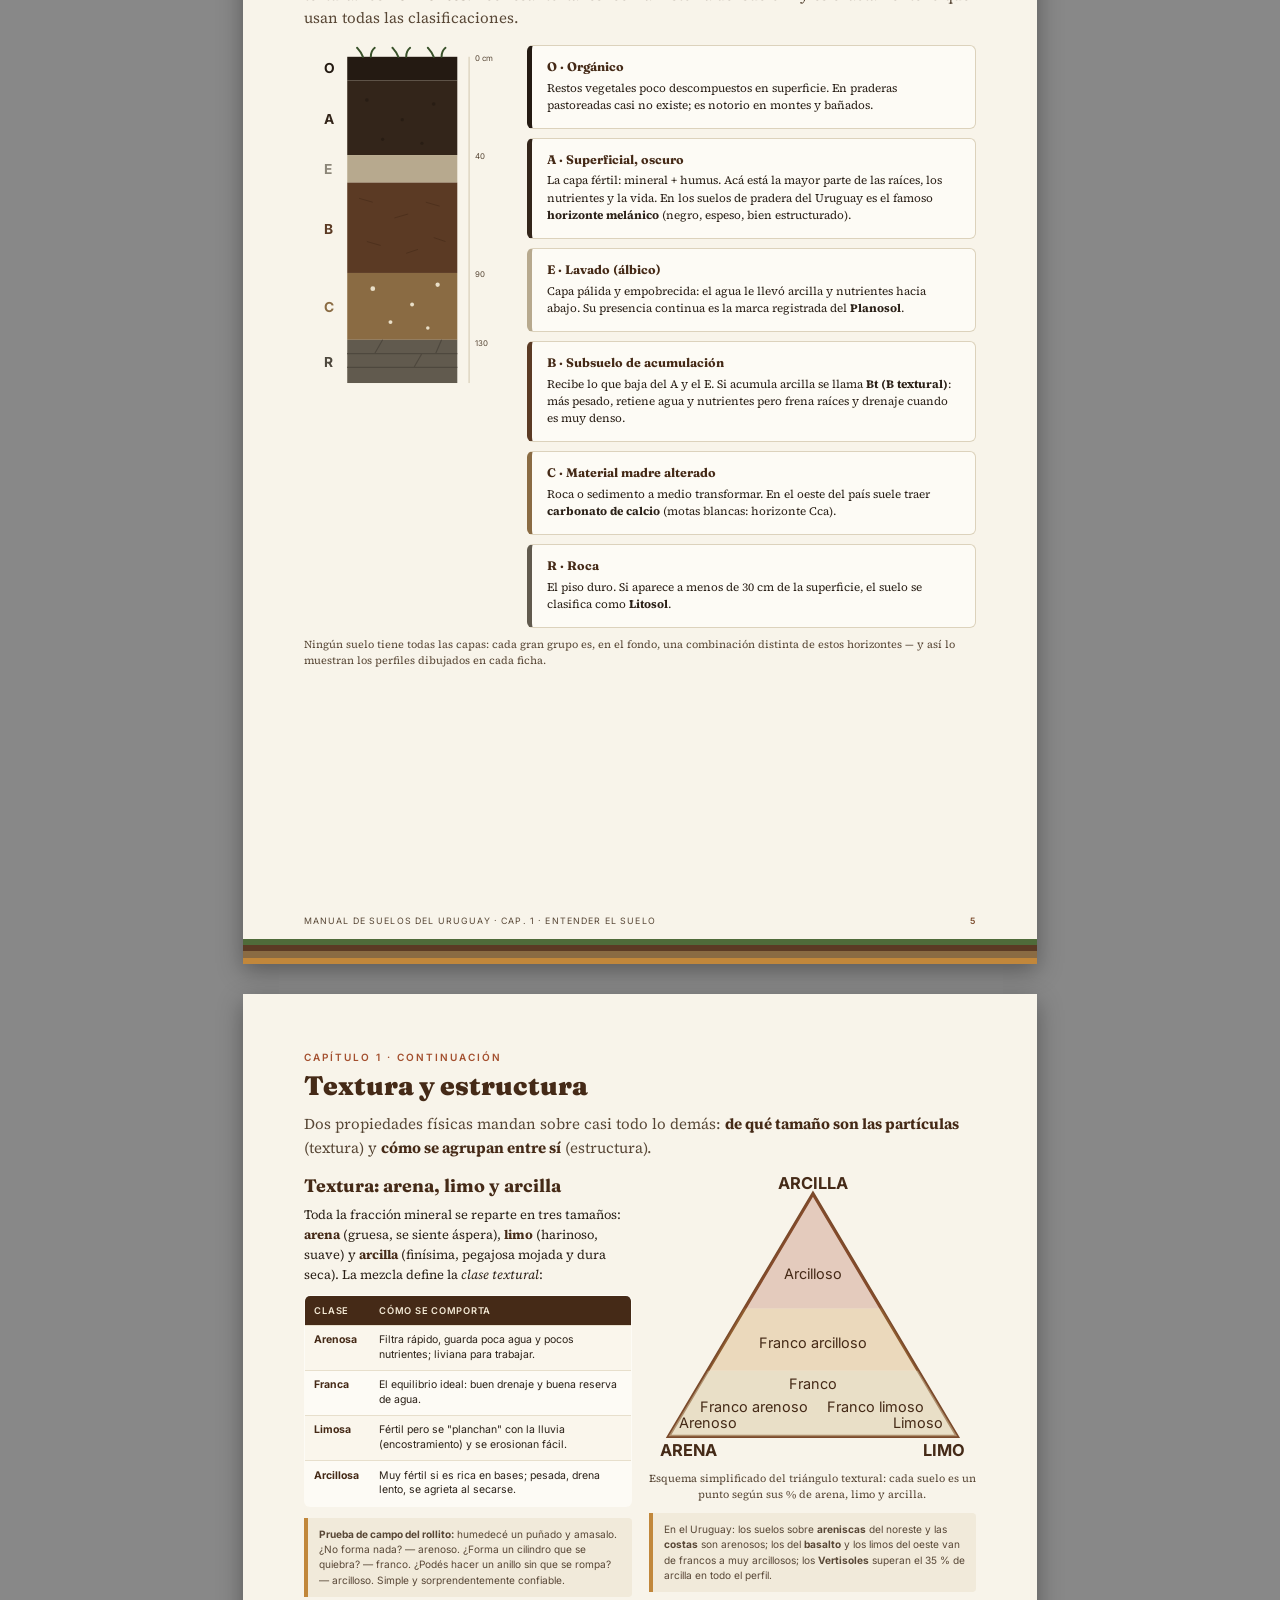
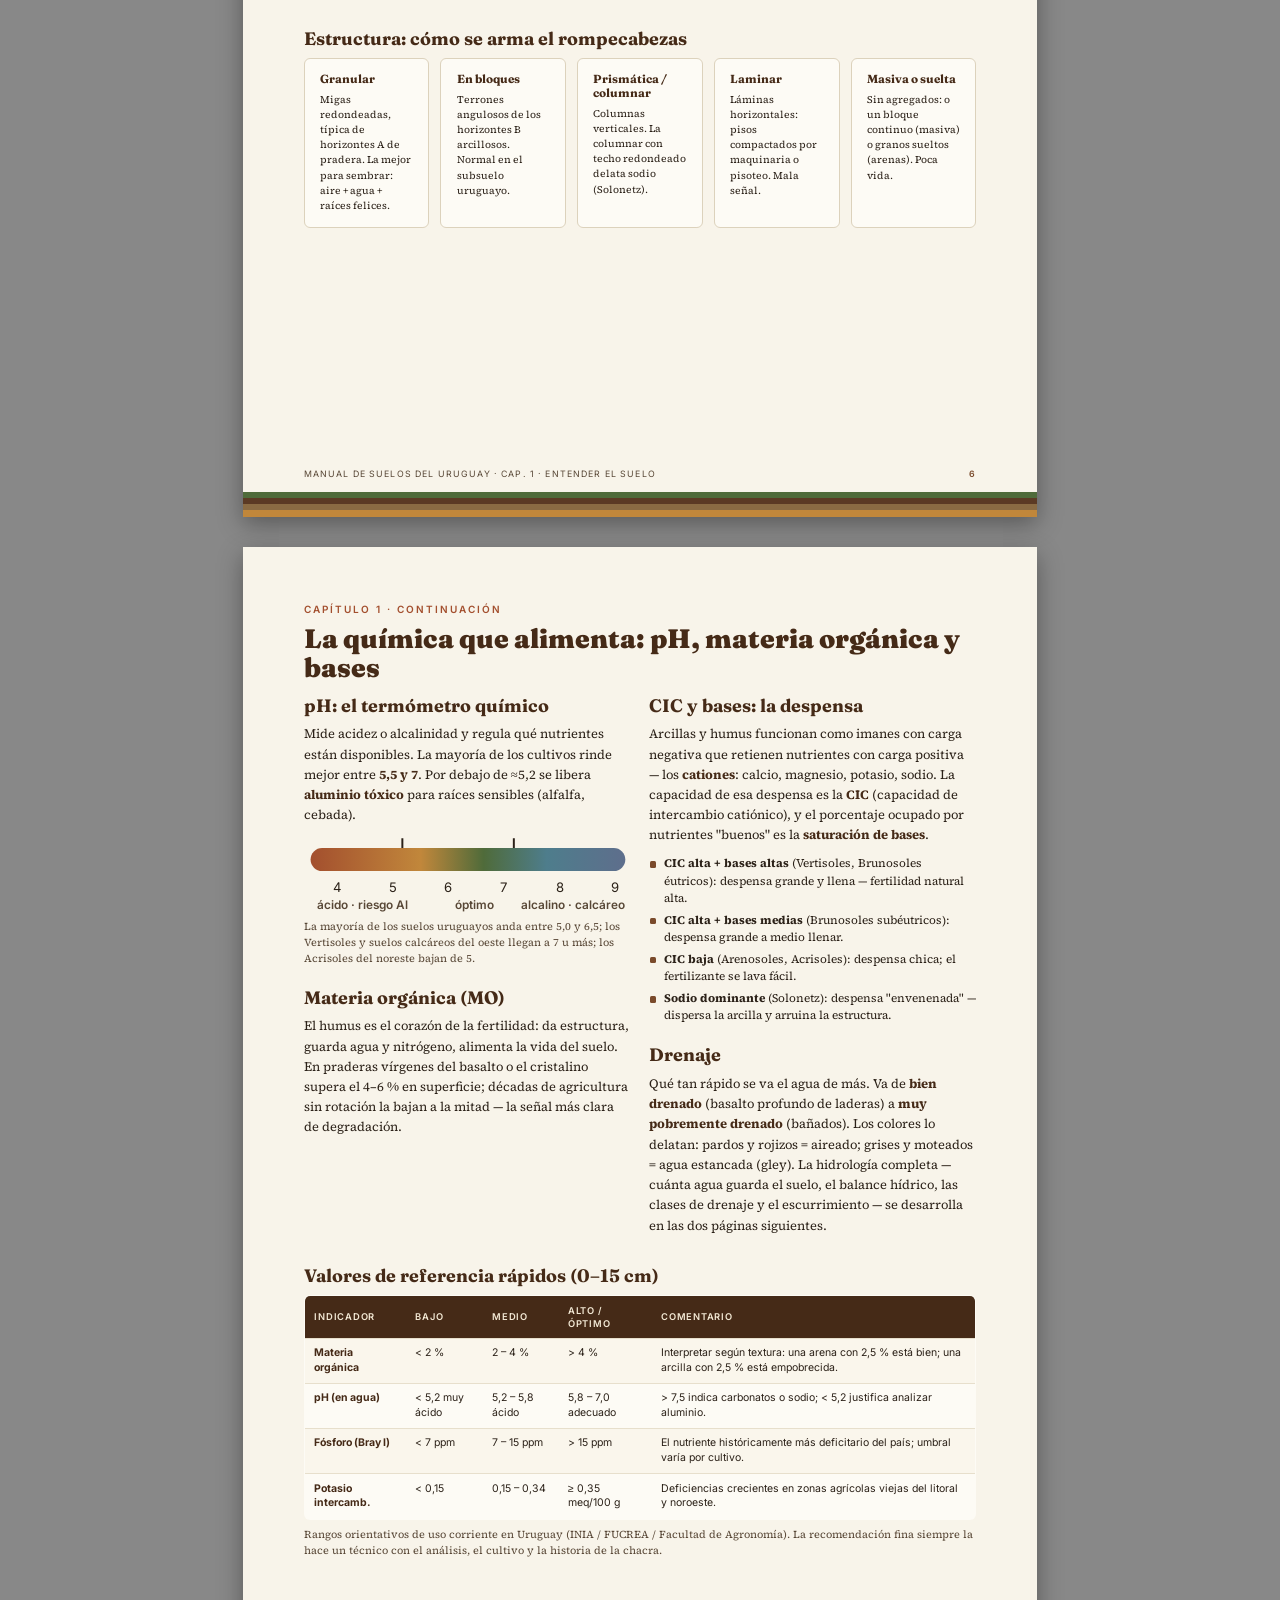
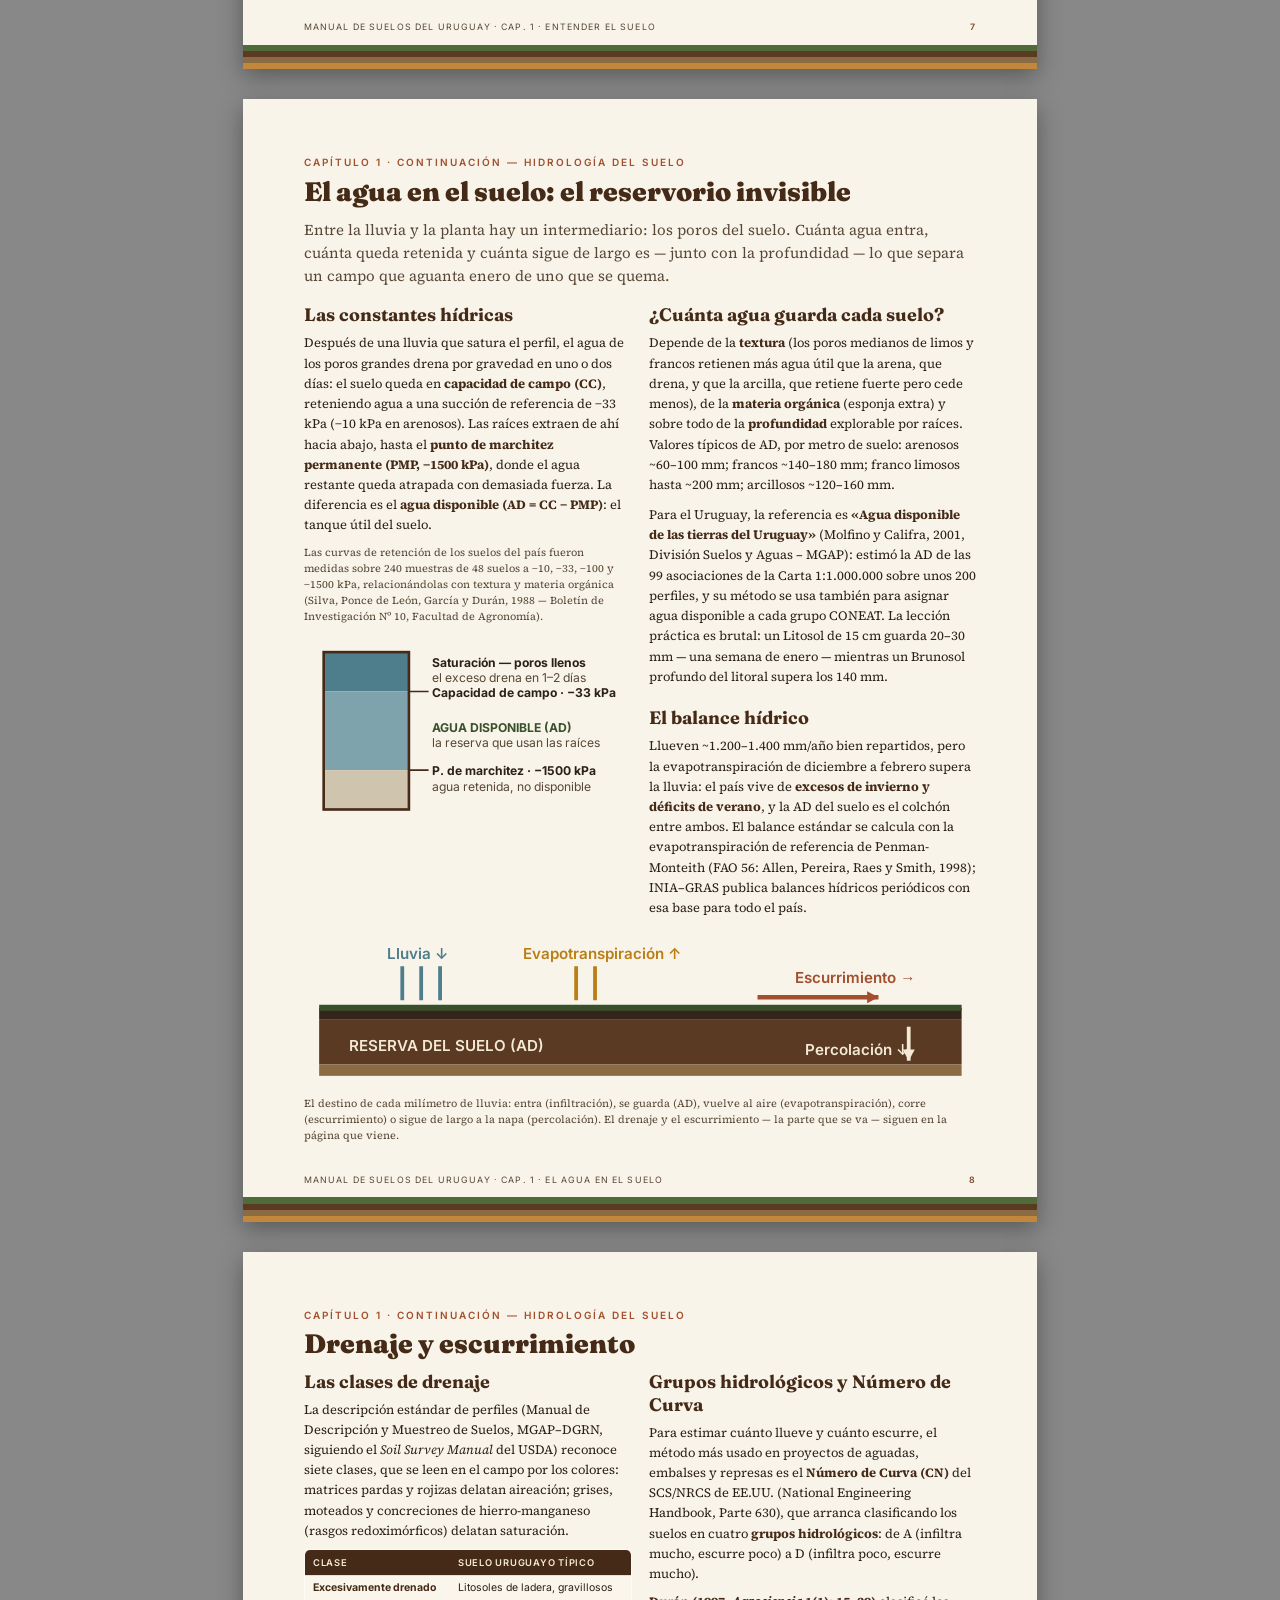
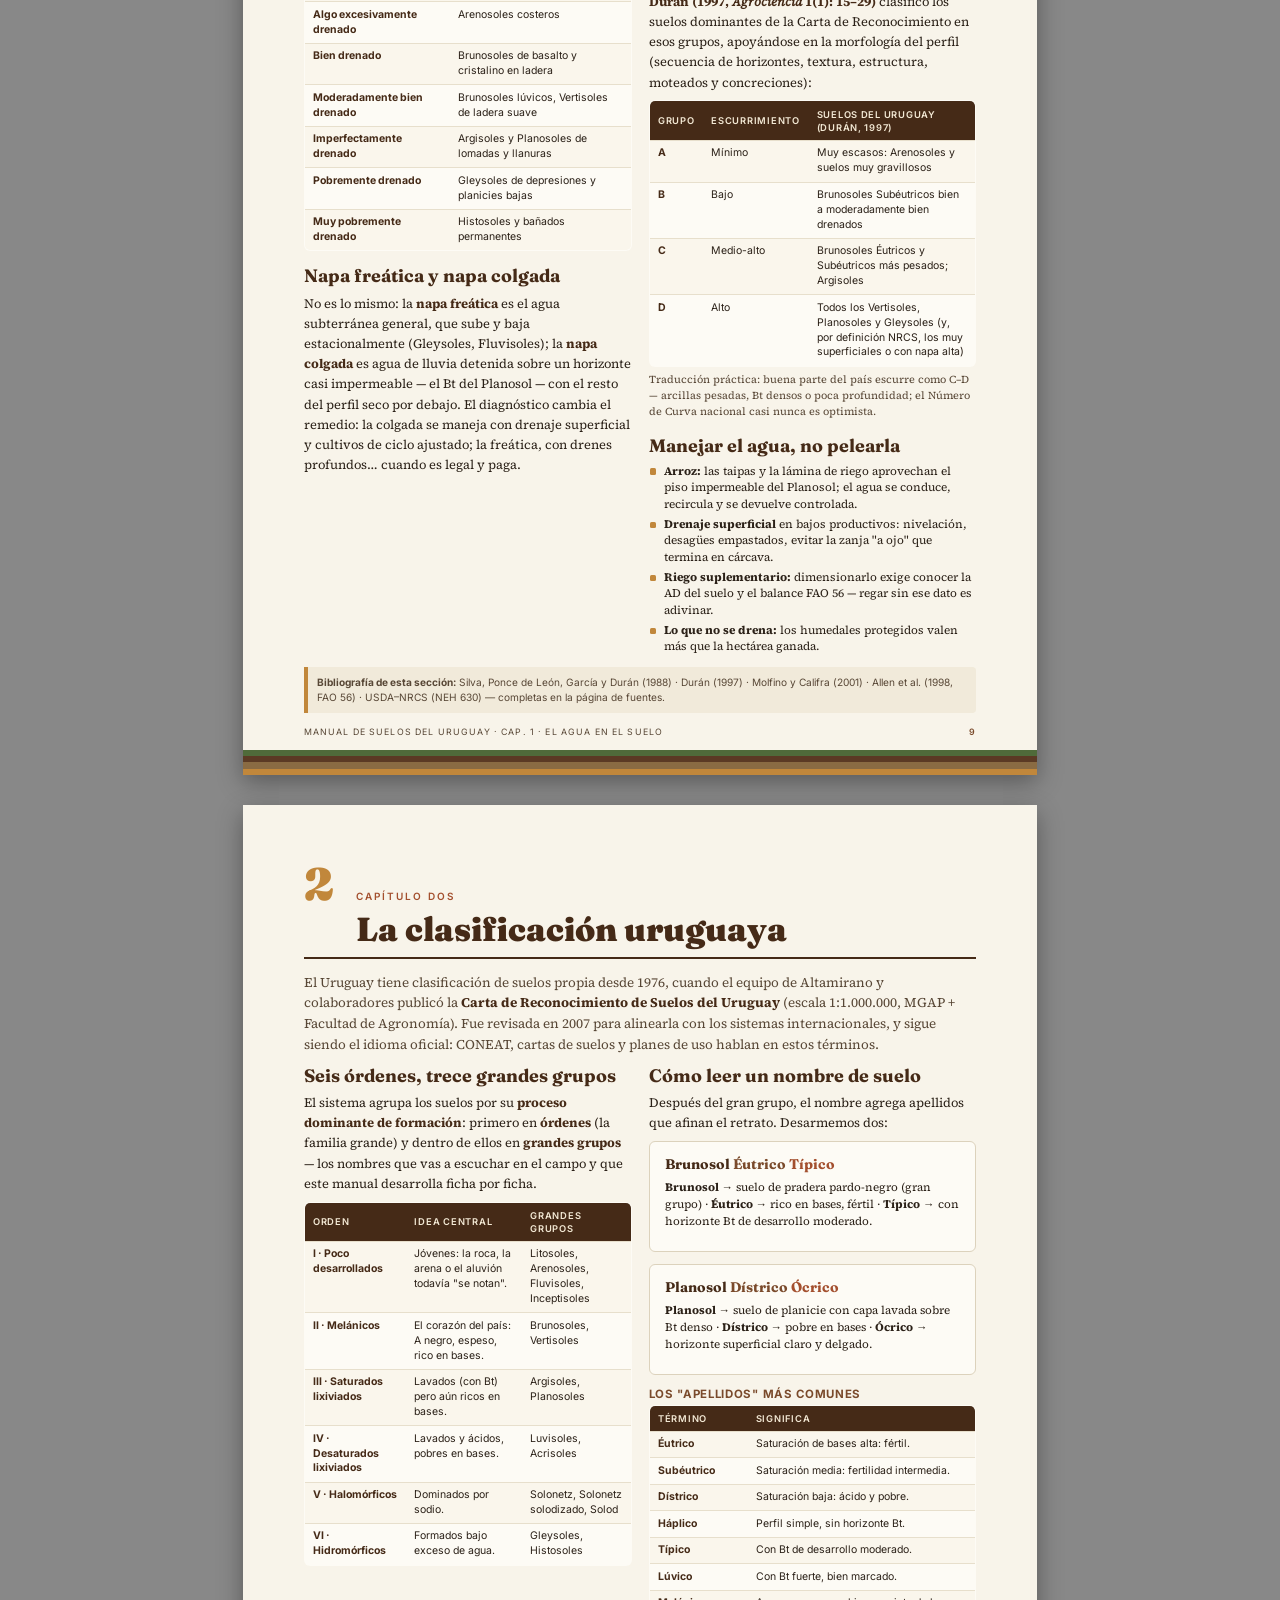
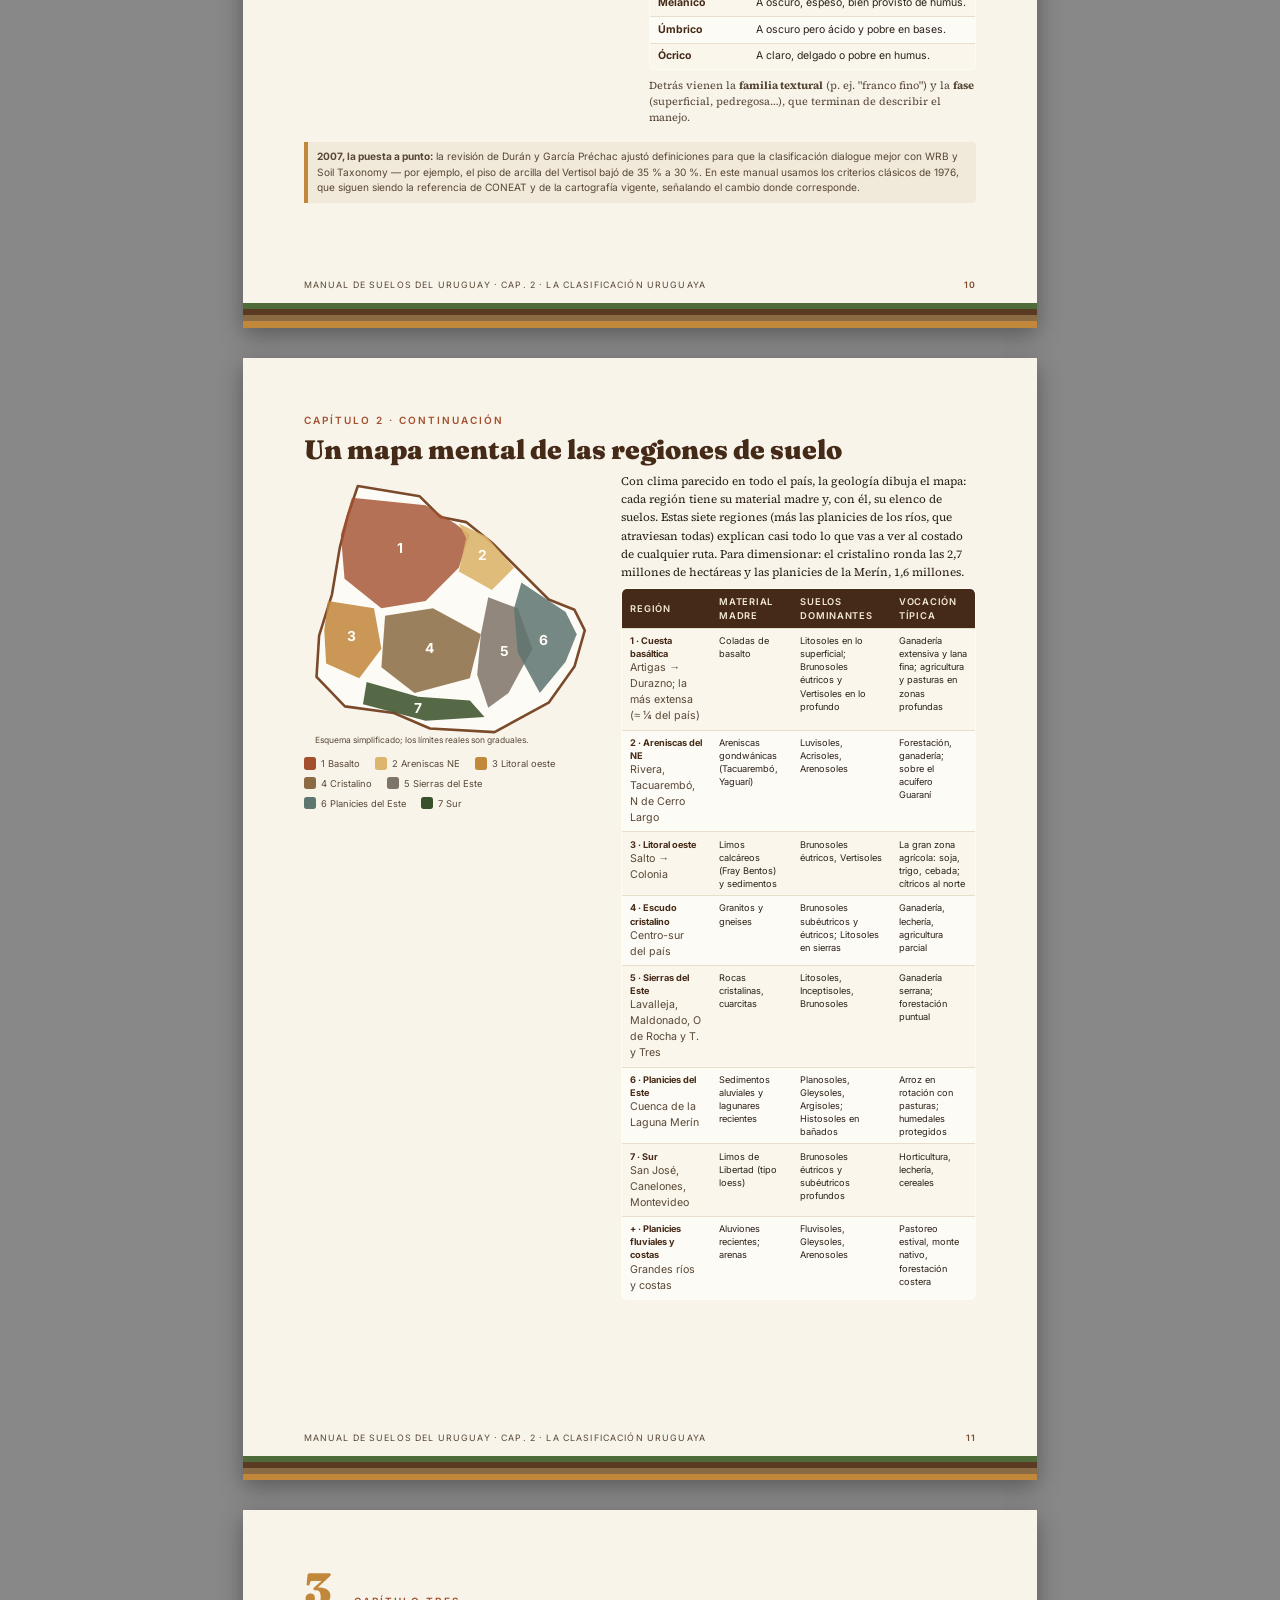
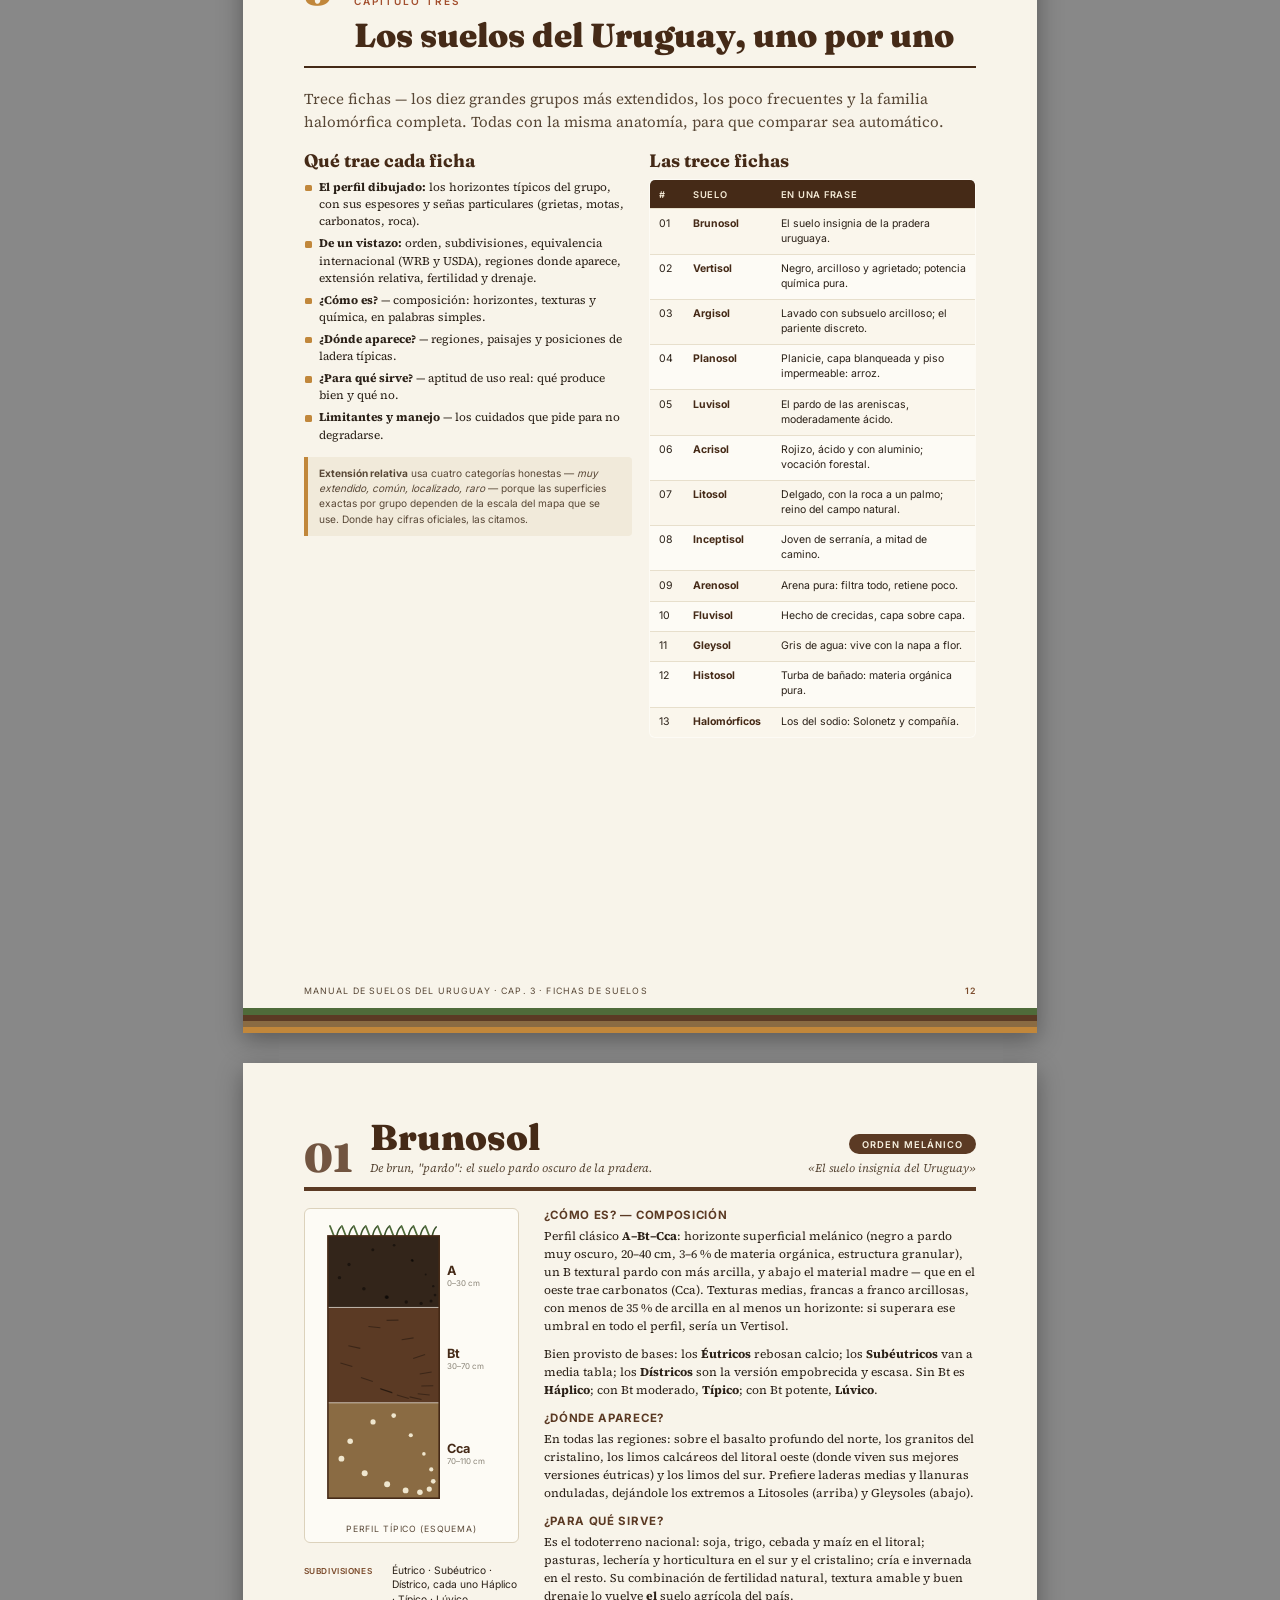
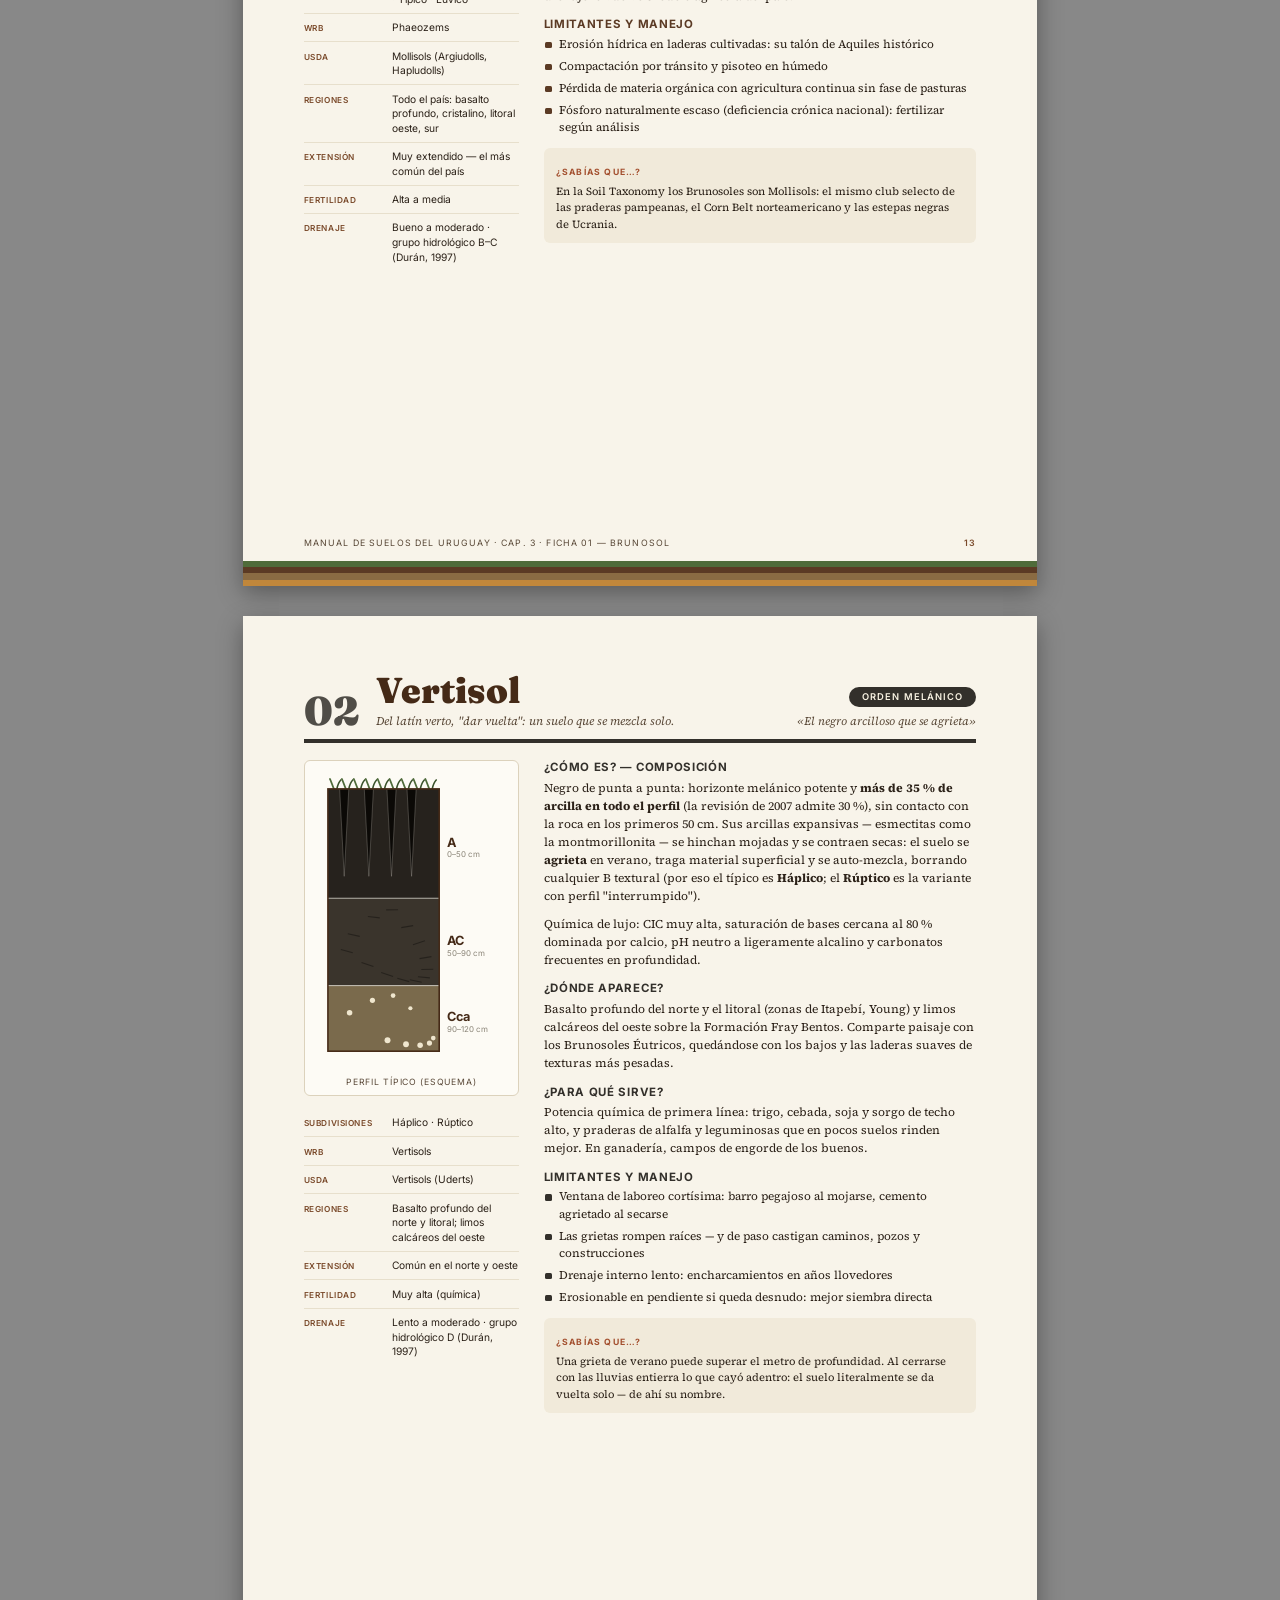
==== commit 2bf052f9: "Manual de suelos: mapas sobre base cartográfica real + mapa CONEAT El anexo pasa a 5 mapas dibujados" ====
--- a/manual-suelos/manual-suelos-uruguay.html
+++ b/manual-suelos/manual-suelos-uruguay.html
@@ -1190,36 +1190,22 @@
         <h1 class="cap" style="margin-bottom:0;font-size:21pt">Los mapas del Uruguay</h1>
       </div>
     </div>
-    <p class="lede" style="margin-bottom:2.5mm">Cuatro mapas temáticos — suelos, geología, aguas
+    <p class="lede" style="margin-bottom:2.5mm">Cinco mapas temáticos — suelos, CONEAT, geología, aguas
     subterráneas y aguas superficiales — que se explican en cadena: la geología pone el material, el
-    material hace el suelo, y el suelo decide a dónde va el agua. Son <strong>esquemas propios</strong>
-    dibujados a partir de la cartografía oficial; los originales, con sus escalas y enlaces, están en
-    la <strong>cartoteca</strong> al final del anexo.</p>
+    material hace el suelo, y el suelo decide a dónde va el agua y cuánto produce la tierra. El contorno
+    del país, los ríos y los lagos son <strong>cartografía real</strong> (Natural Earth, dominio público);
+    las manchas temáticas son <strong>esquemas propios</strong> dibujados a partir de las cartas oficiales,
+    cuyos originales — con escalas y enlaces — están en la <strong>cartoteca</strong> al final del anexo.</p>
     <div style="display:grid;grid-template-columns:76mm 1fr;gap:6mm;align-items:start">
       <div>
-        <svg viewBox="-4 -2 160 148" width="100%" xmlns="http://www.w3.org/2000/svg">
-          <path d="M25.2,5.6 L58.8,11.2 L70,22.4 L84,25.2 L98,36.4 L114.8,53.2 L128.8,67.2 L142.8,72.8
-                   L148.4,84 L142.8,103.6 L128.8,123.2 L99.4,139.2 L64.4,137.2 L44.8,128.8 L18.2,125.2
-                   L2.8,109.2 L4.2,86.8 L11.2,64.4 L15.4,39.2 L19.6,22.4 Z"
-                fill="#F1EADA" stroke="#7A4A2B" stroke-width="1.4" stroke-linejoin="round"/>
-          <g stroke="none">
-            <path d="M22,14 L62,16 L78,26 L86,32 L80,50 L62,68 L38,72 L18,56 L16,32 Z" fill="#7E7468"/>
-            <path d="M80,26 L95,33 L110,50 L98,62 L80,52 L84,34 Z" fill="#B0532F"/>
-            <path d="M9,68 L34,72 L38,94 L26,110 L8,102 L7,84 Z" fill="#33302B"/>
-            <path d="M40,76 L66,72 L92,86 L86,110 L56,118 L38,104 Z" fill="#5B3A24"/>
-            <path d="M96,66 L112,72 L120,94 L107,118 L96,126 L90,108 L92,85 Z" fill="#8B8578"/>
-            <path d="M114,58 L138,74 L144,86 L138,101 L124,118 L112,96 L110,72 Z" fill="#8A7B5E"/>
-            <path d="M30,112 L58,120 L86,122 L94,131 L62,133 L28,124 Z" fill="#6E4E30"/>
-            <circle cx="122" cy="120" r="4.5" fill="#C9A85C"/>
-          </g>
-          <g font-family="Inter" font-size="6.2" font-weight="700" fill="#FDFBF5" text-anchor="middle">
-            <text x="48" y="42">1</text><text x="93" y="46">2</text><text x="22" y="90">3</text>
-            <text x="64" y="96">4</text><text x="104" y="99">5</text><text x="126" y="90">6</text>
-            <text x="58" y="129">7</text><text x="122" y="122.5" font-size="5.4">8</text>
-          </g>
-          <g font-family="Inter" font-size="4.6" fill="#584736">
-            <text x="2" y="145">Esquema según la Carta de Reconocimiento 1:1.000.000 (MGAP, 1976).</text>
-          </g>
+        <svg viewBox="0 0 148 148" width="100%" xmlns="http://www.w3.org/2000/svg">
+          <defs><clipPath id="uyclipm1"><path d="M27.7,6.6 L28.0,7.0 L28.5,8.4 L29.2,8.9 L29.8,9.0 L30.9,8.8 L31.4,8.8 L31.7,9.0 L32.1,9.5 L32.4,9.6 L32.7,9.5 L33.2,9.0 L33.5,8.9 L34.0,8.9 L34.3,9.1 L34.5,9.3 L34.9,9.5 L35.1,9.4 L35.3,9.0 L35.5,9.0 L35.7,9.1 L36.0,9.4 L36.1,9.5 L36.8,9.3 L37.5,8.8 L38.0,8.0 L38.1,7.1 L38.3,6.4 L38.8,5.5 L39.4,4.7 L40.0,4.3 L40.3,4.3 L40.7,4.5 L40.9,4.5 L41.4,4.2 L41.6,4.2 L42.4,4.0 L42.9,4.0 L44.0,4.3 L44.9,4.2 L45.8,4.1 L46.7,4.7 L47.1,5.5 L47.3,5.8 L48.8,6.8 L49.5,7.2 L49.9,7.5 L50.3,7.8 L50.5,8.2 L50.6,8.8 L50.5,9.1 L50.5,9.2 L50.9,9.5 L51.1,9.5 L51.3,9.5 L51.6,9.6 L51.8,9.7 L52.0,9.9 L52.2,10.2 L53.0,11.3 L53.3,11.5 L53.7,11.9 L55.0,12.7 L55.4,13.1 L55.9,14.1 L56.3,14.6 L56.6,14.8 L57.7,15.5 L59.1,16.7 L59.8,17.1 L60.3,17.5 L61.0,18.4 L61.2,18.7 L61.2,19.0 L61.3,19.3 L61.6,19.5 L62.1,19.8 L62.3,20.0 L62.4,20.3 L63.2,21.8 L63.5,22.3 L65.1,23.6 L65.5,24.3 L65.6,25.2 L65.5,26.0 L65.1,26.7 L65.0,27.4 L65.0,29.2 L64.8,30.5 L64.8,31.1 L65.0,31.3 L65.1,31.5 L65.7,31.4 L67.2,31.5 L68.0,31.3 L68.5,31.3 L68.8,31.3 L69.0,31.1 L69.1,31.0 L69.2,30.8 L69.3,30.6 L69.7,30.4 L70.6,29.8 L70.9,29.4 L71.1,29.0 L71.4,28.0 L71.7,27.7 L72.1,27.6 L72.7,27.7 L73.2,27.8 L73.5,27.5 L73.6,27.0 L73.5,25.8 L73.6,25.3 L74.0,24.9 L74.5,24.8 L74.9,25.0 L75.6,25.7 L76.5,26.2 L76.8,26.6 L77.4,27.2 L78.5,28.2 L80.2,30.2 L80.5,30.8 L80.7,31.2 L80.8,32.2 L80.9,32.7 L81.2,33.0 L82.0,33.5 L82.2,33.9 L82.5,35.1 L82.8,35.6 L83.1,36.0 L83.5,36.3 L84.4,36.6 L84.9,36.9 L86.0,37.9 L86.5,38.2 L86.8,38.3 L87.1,38.1 L87.4,37.7 L87.9,36.8 L88.2,36.7 L88.6,37.2 L89.0,37.9 L89.6,38.7 L90.3,39.4 L91.2,39.8 L91.5,40.2 L91.8,40.5 L92.1,40.8 L92.4,41.0 L93.1,41.3 L97.0,41.9 L97.8,41.9 L98.2,42.0 L98.5,42.3 L98.9,43.2 L99.2,43.6 L100.4,44.6 L100.7,45.0 L101.0,45.5 L101.1,46.0 L101.2,47.1 L101.4,47.7 L101.5,47.9 L102.1,48.6 L102.9,49.1 L103.6,49.8 L104.3,50.6 L105.9,52.2 L107.2,53.1 L108.4,54.2 L108.9,54.6 L109.2,54.5 L109.4,54.2 L109.9,53.8 L110.3,53.7 L110.8,53.7 L111.2,53.9 L111.6,54.2 L111.8,54.4 L112.0,54.8 L112.2,55.0 L112.4,55.1 L113.2,55.2 L113.6,55.3 L113.9,55.5 L114.6,55.9 L114.9,56.2 L115.0,56.5 L115.0,56.8 L115.2,57.1 L115.4,57.4 L115.7,57.7 L116.4,58.1 L117.7,58.4 L118.1,58.6 L118.2,59.0 L118.3,60.0 L118.9,61.6 L120.1,63.4 L120.4,64.2 L120.6,65.1 L120.6,66.5 L120.8,67.0 L121.0,67.4 L121.6,67.9 L121.8,68.2 L122.2,69.0 L122.7,69.6 L123.3,70.2 L124.7,71.3 L126.1,72.8 L127.5,73.3 L128.5,73.9 L128.9,74.0 L129.6,74.0 L130.4,74.5 L131.2,74.9 L131.5,75.1 L133.1,76.8 L133.3,77.2 L133.2,77.7 L132.9,78.1 L132.1,78.8 L131.6,79.4 L131.1,80.0 L129.5,81.2 L128.9,81.9 L128.7,82.4 L128.6,83.4 L128.5,83.9 L128.2,84.2 L125.3,86.1 L124.5,86.8 L123.9,87.7 L123.7,88.5 L123.3,89.7 L123.3,91.8 L123.8,96.0 L123.3,100.6 L123.2,103.1 L123.9,104.2 L124.3,104.2 L124.8,104.1 L125.2,104.1 L125.5,104.4 L125.8,104.9 L125.9,105.4 L126.2,105.7 L127.0,105.6 L126.6,105.9 L126.1,106.3 L125.3,107.3 L124.8,108.2 L124.5,109.2 L124.0,111.5 L123.6,112.9 L123.4,114.2 L123.2,114.6 L122.4,115.2 L122.0,115.5 L120.8,117.0 L119.6,117.9 L119.2,118.4 L118.3,120.0 L118.1,120.3 L118.1,120.6 L117.6,122.2 L117.9,123.3 L117.9,123.8 L116.9,124.0 L114.8,125.2 L113.0,126.5 L109.5,129.9 L109.2,130.3 L109.1,130.7 L109.1,131.2 L108.9,131.5 L106.8,132.0 L106.3,132.0 L106.4,131.8 L106.5,131.6 L106.9,131.2 L106.8,131.1 L106.6,130.9 L106.5,130.7 L106.4,130.5 L106.5,130.1 L106.7,129.4 L106.8,129.3 L106.4,129.0 L105.8,128.7 L105.1,128.5 L104.7,128.5 L104.9,128.7 L105.8,129.1 L105.6,129.5 L105.2,129.8 L104.8,130.1 L104.4,130.3 L104.3,130.5 L104.3,130.8 L104.4,131.1 L104.8,131.1 L104.8,130.8 L105.1,130.9 L105.6,131.3 L105.8,131.9 L105.6,132.2 L105.2,132.6 L99.9,135.4 L99.6,135.5 L98.2,135.9 L97.4,136.5 L96.9,136.8 L95.9,137.1 L91.9,139.0 L91.4,139.1 L90.9,139.2 L90.3,139.9 L89.8,140.0 L89.9,139.7 L90.0,139.6 L90.0,139.4 L89.8,139.1 L89.4,138.8 L89.0,138.5 L88.1,138.4 L88.0,138.3 L88.1,138.1 L87.9,137.9 L87.7,137.7 L87.4,137.6 L86.9,137.5 L85.8,137.6 L83.7,138.1 L82.7,137.9 L82.1,137.3 L80.9,135.7 L80.0,135.2 L79.4,135.2 L77.9,135.0 L76.9,135.1 L75.7,134.8 L74.7,134.4 L73.7,134.6 L72.6,134.2 L71.1,134.7 L70.2,134.5 L68.7,135.0 L68.0,135.3 L66.4,136.3 L65.3,137.1 L63.7,138.0 L62.9,137.9 L62.2,138.3 L61.8,138.5 L61.7,139.1 L61.2,138.4 L60.8,138.3 L60.3,138.2 L60.5,137.9 L60.6,137.6 L60.3,137.4 L59.9,137.3 L59.8,137.8 L59.3,138.1 L59.1,138.1 L58.6,138.1 L58.0,138.1 L57.3,137.5 L55.9,136.7 L55.5,136.4 L55.5,136.0 L55.9,135.6 L56.3,135.2 L56.9,135.1 L56.5,134.7 L56.0,134.5 L54.8,134.0 L53.9,133.9 L53.1,133.9 L52.6,134.3 L52.2,134.2 L51.9,134.0 L51.0,133.5 L50.6,133.3 L50.2,133.0 L48.6,132.6 L46.7,132.3 L44.8,131.6 L44.4,131.3 L44.1,130.6 L43.7,130.2 L42.9,129.7 L42.4,129.1 L41.9,128.6 L41.5,128.3 L40.8,127.9 L40.5,127.6 L40.5,127.2 L40.4,127.0 L40.0,126.8 L39.9,126.6 L39.4,126.1 L39.0,125.8 L38.3,125.4 L37.1,125.2 L35.0,125.1 L33.7,125.2 L33.2,124.9 L32.2,124.9 L31.6,125.3 L31.3,124.9 L30.7,124.8 L30.0,125.1 L29.2,125.5 L28.4,124.8 L27.8,124.7 L27.2,124.9 L26.2,125.3 L24.9,125.8 L24.5,125.7 L23.9,126.1 L23.2,126.0 L22.5,126.1 L21.7,126.0 L22.0,125.8 L21.8,125.4 L21.1,125.2 L20.7,124.5 L20.7,123.4 L20.1,122.7 L19.7,122.0 L17.9,119.9 L17.2,119.6 L16.9,119.1 L16.5,118.2 L16.1,117.8 L15.5,117.6 L14.9,117.5 L14.3,117.4 L13.7,117.3 L13.4,117.0 L13.1,115.9 L12.9,115.3 L10.9,112.5 L10.4,112.1 L9.6,111.6 L9.2,111.2 L8.9,110.7 L8.7,110.1 L8.1,106.9 L8.0,104.5 L8.3,102.1 L8.2,101.5 L8.1,100.9 L8.0,100.4 L8.1,99.7 L8.5,99.1 L9.3,98.1 L9.4,97.5 L9.3,96.9 L8.6,96.4 L8.5,95.8 L8.6,95.3 L9.0,94.9 L9.8,94.1 L10.1,93.5 L10.1,92.9 L9.7,90.4 L9.7,89.3 L10.1,88.4 L11.0,88.0 L13.2,88.1 L14.2,88.1 L15.1,87.6 L16.0,86.8 L16.4,86.3 L16.5,85.8 L16.6,85.2 L16.7,84.7 L17.0,83.6 L17.2,82.5 L17.0,81.7 L16.5,81.0 L15.5,79.9 L15.2,79.5 L15.1,79.0 L15.1,78.4 L15.1,77.1 L15.1,76.5 L14.9,76.0 L15.1,75.8 L14.9,75.1 L14.6,73.1 L14.3,72.7 L14.2,72.3 L13.7,70.2 L13.6,69.6 L13.6,69.5 L13.9,69.2 L14.4,67.9 L15.9,65.8 L16.1,64.9 L15.8,64.1 L14.2,61.9 L13.9,61.3 L14.1,60.8 L14.6,59.9 L14.8,58.8 L14.9,57.6 L14.8,56.4 L14.6,55.5 L13.8,54.7 L13.6,54.1 L13.7,53.5 L14.4,52.8 L14.7,52.5 L15.2,52.3 L16.4,52.1 L16.9,51.8 L17.2,51.4 L18.6,47.1 L18.8,45.9 L18.6,44.6 L18.0,43.8 L17.4,43.4 L17.1,43.2 L16.6,42.4 L16.9,41.6 L17.3,41.2 L18.2,40.6 L18.6,40.3 L18.8,39.8 L18.9,38.5 L19.1,38.0 L19.3,37.8 L19.7,37.5 L19.8,37.3 L20.3,36.2 L20.6,35.9 L20.6,35.2 L20.4,33.9 L20.7,32.7 L21.3,31.8 L21.7,30.8 L21.5,29.5 L20.5,28.0 L20.4,27.7 L20.6,27.2 L21.0,26.9 L22.0,26.7 L22.6,26.7 L22.9,26.6 L23.0,26.2 L23.1,25.5 L23.1,25.2 L23.1,24.1 L23.0,23.4 L23.0,22.9 L22.8,22.1 L22.6,21.2 L22.4,20.5 L21.9,19.4 L21.5,18.8 L21.0,17.7 L20.9,16.7 L21.2,15.7 L21.9,14.8 L26.5,10.5 L27.0,9.6 L27.2,8.5 L26.8,7.3 L26.7,6.7 L27.7,6.6 Z"/></clipPath></defs>
+          <path d="M27.7,6.6 L28.0,7.0 L28.5,8.4 L29.2,8.9 L29.8,9.0 L30.9,8.8 L31.4,8.8 L31.7,9.0 L32.1,9.5 L32.4,9.6 L32.7,9.5 L33.2,9.0 L33.5,8.9 L34.0,8.9 L34.3,9.1 L34.5,9.3 L34.9,9.5 L35.1,9.4 L35.3,9.0 L35.5,9.0 L35.7,9.1 L36.0,9.4 L36.1,9.5 L36.8,9.3 L37.5,8.8 L38.0,8.0 L38.1,7.1 L38.3,6.4 L38.8,5.5 L39.4,4.7 L40.0,4.3 L40.3,4.3 L40.7,4.5 L40.9,4.5 L41.4,4.2 L41.6,4.2 L42.4,4.0 L42.9,4.0 L44.0,4.3 L44.9,4.2 L45.8,4.1 L46.7,4.7 L47.1,5.5 L47.3,5.8 L48.8,6.8 L49.5,7.2 L49.9,7.5 L50.3,7.8 L50.5,8.2 L50.6,8.8 L50.5,9.1 L50.5,9.2 L50.9,9.5 L51.1,9.5 L51.3,9.5 L51.6,9.6 L51.8,9.7 L52.0,9.9 L52.2,10.2 L53.0,11.3 L53.3,11.5 L53.7,11.9 L55.0,12.7 L55.4,13.1 L55.9,14.1 L56.3,14.6 L56.6,14.8 L57.7,15.5 L59.1,16.7 L59.8,17.1 L60.3,17.5 L61.0,18.4 L61.2,18.7 L61.2,19.0 L61.3,19.3 L61.6,19.5 L62.1,19.8 L62.3,20.0 L62.4,20.3 L63.2,21.8 L63.5,22.3 L65.1,23.6 L65.5,24.3 L65.6,25.2 L65.5,26.0 L65.1,26.7 L65.0,27.4 L65.0,29.2 L64.8,30.5 L64.8,31.1 L65.0,31.3 L65.1,31.5 L65.7,31.4 L67.2,31.5 L68.0,31.3 L68.5,31.3 L68.8,31.3 L69.0,31.1 L69.1,31.0 L69.2,30.8 L69.3,30.6 L69.7,30.4 L70.6,29.8 L70.9,29.4 L71.1,29.0 L71.4,28.0 L71.7,27.7 L72.1,27.6 L72.7,27.7 L73.2,27.8 L73.5,27.5 L73.6,27.0 L73.5,25.8 L73.6,25.3 L74.0,24.9 L74.5,24.8 L74.9,25.0 L75.6,25.7 L76.5,26.2 L76.8,26.6 L77.4,27.2 L78.5,28.2 L80.2,30.2 L80.5,30.8 L80.7,31.2 L80.8,32.2 L80.9,32.7 L81.2,33.0 L82.0,33.5 L82.2,33.9 L82.5,35.1 L82.8,35.6 L83.1,36.0 L83.5,36.3 L84.4,36.6 L84.9,36.9 L86.0,37.9 L86.5,38.2 L86.8,38.3 L87.1,38.1 L87.4,37.7 L87.9,36.8 L88.2,36.7 L88.6,37.2 L89.0,37.9 L89.6,38.7 L90.3,39.4 L91.2,39.8 L91.5,40.2 L91.8,40.5 L92.1,40.8 L92.4,41.0 L93.1,41.3 L97.0,41.9 L97.8,41.9 L98.2,42.0 L98.5,42.3 L98.9,43.2 L99.2,43.6 L100.4,44.6 L100.7,45.0 L101.0,45.5 L101.1,46.0 L101.2,47.1 L101.4,47.7 L101.5,47.9 L102.1,48.6 L102.9,49.1 L103.6,49.8 L104.3,50.6 L105.9,52.2 L107.2,53.1 L108.4,54.2 L108.9,54.6 L109.2,54.5 L109.4,54.2 L109.9,53.8 L110.3,53.7 L110.8,53.7 L111.2,53.9 L111.6,54.2 L111.8,54.4 L112.0,54.8 L112.2,55.0 L112.4,55.1 L113.2,55.2 L113.6,55.3 L113.9,55.5 L114.6,55.9 L114.9,56.2 L115.0,56.5 L115.0,56.8 L115.2,57.1 L115.4,57.4 L115.7,57.7 L116.4,58.1 L117.7,58.4 L118.1,58.6 L118.2,59.0 L118.3,60.0 L118.9,61.6 L120.1,63.4 L120.4,64.2 L120.6,65.1 L120.6,66.5 L120.8,67.0 L121.0,67.4 L121.6,67.9 L121.8,68.2 L122.2,69.0 L122.7,69.6 L123.3,70.2 L124.7,71.3 L126.1,72.8 L127.5,73.3 L128.5,73.9 L128.9,74.0 L129.6,74.0 L130.4,74.5 L131.2,74.9 L131.5,75.1 L133.1,76.8 L133.3,77.2 L133.2,77.7 L132.9,78.1 L132.1,78.8 L131.6,79.4 L131.1,80.0 L129.5,81.2 L128.9,81.9 L128.7,82.4 L128.6,83.4 L128.5,83.9 L128.2,84.2 L125.3,86.1 L124.5,86.8 L123.9,87.7 L123.7,88.5 L123.3,89.7 L123.3,91.8 L123.8,96.0 L123.3,100.6 L123.2,103.1 L123.9,104.2 L124.3,104.2 L124.8,104.1 L125.2,104.1 L125.5,104.4 L125.8,104.9 L125.9,105.4 L126.2,105.7 L127.0,105.6 L126.6,105.9 L126.1,106.3 L125.3,107.3 L124.8,108.2 L124.5,109.2 L124.0,111.5 L123.6,112.9 L123.4,114.2 L123.2,114.6 L122.4,115.2 L122.0,115.5 L120.8,117.0 L119.6,117.9 L119.2,118.4 L118.3,120.0 L118.1,120.3 L118.1,120.6 L117.6,122.2 L117.9,123.3 L117.9,123.8 L116.9,124.0 L114.8,125.2 L113.0,126.5 L109.5,129.9 L109.2,130.3 L109.1,130.7 L109.1,131.2 L108.9,131.5 L106.8,132.0 L106.3,132.0 L106.4,131.8 L106.5,131.6 L106.9,131.2 L106.8,131.1 L106.6,130.9 L106.5,130.7 L106.4,130.5 L106.5,130.1 L106.7,129.4 L106.8,129.3 L106.4,129.0 L105.8,128.7 L105.1,128.5 L104.7,128.5 L104.9,128.7 L105.8,129.1 L105.6,129.5 L105.2,129.8 L104.8,130.1 L104.4,130.3 L104.3,130.5 L104.3,130.8 L104.4,131.1 L104.8,131.1 L104.8,130.8 L105.1,130.9 L105.6,131.3 L105.8,131.9 L105.6,132.2 L105.2,132.6 L99.9,135.4 L99.6,135.5 L98.2,135.9 L97.4,136.5 L96.9,136.8 L95.9,137.1 L91.9,139.0 L91.4,139.1 L90.9,139.2 L90.3,139.9 L89.8,140.0 L89.9,139.7 L90.0,139.6 L90.0,139.4 L89.8,139.1 L89.4,138.8 L89.0,138.5 L88.1,138.4 L88.0,138.3 L88.1,138.1 L87.9,137.9 L87.7,137.7 L87.4,137.6 L86.9,137.5 L85.8,137.6 L83.7,138.1 L82.7,137.9 L82.1,137.3 L80.9,135.7 L80.0,135.2 L79.4,135.2 L77.9,135.0 L76.9,135.1 L75.7,134.8 L74.7,134.4 L73.7,134.6 L72.6,134.2 L71.1,134.7 L70.2,134.5 L68.7,135.0 L68.0,135.3 L66.4,136.3 L65.3,137.1 L63.7,138.0 L62.9,137.9 L62.2,138.3 L61.8,138.5 L61.7,139.1 L61.2,138.4 L60.8,138.3 L60.3,138.2 L60.5,137.9 L60.6,137.6 L60.3,137.4 L59.9,137.3 L59.8,137.8 L59.3,138.1 L59.1,138.1 L58.6,138.1 L58.0,138.1 L57.3,137.5 L55.9,136.7 L55.5,136.4 L55.5,136.0 L55.9,135.6 L56.3,135.2 L56.9,135.1 L56.5,134.7 L56.0,134.5 L54.8,134.0 L53.9,133.9 L53.1,133.9 L52.6,134.3 L52.2,134.2 L51.9,134.0 L51.0,133.5 L50.6,133.3 L50.2,133.0 L48.6,132.6 L46.7,132.3 L44.8,131.6 L44.4,131.3 L44.1,130.6 L43.7,130.2 L42.9,129.7 L42.4,129.1 L41.9,128.6 L41.5,128.3 L40.8,127.9 L40.5,127.6 L40.5,127.2 L40.4,127.0 L40.0,126.8 L39.9,126.6 L39.4,126.1 L39.0,125.8 L38.3,125.4 L37.1,125.2 L35.0,125.1 L33.7,125.2 L33.2,124.9 L32.2,124.9 L31.6,125.3 L31.3,124.9 L30.7,124.8 L30.0,125.1 L29.2,125.5 L28.4,124.8 L27.8,124.7 L27.2,124.9 L26.2,125.3 L24.9,125.8 L24.5,125.7 L23.9,126.1 L23.2,126.0 L22.5,126.1 L21.7,126.0 L22.0,125.8 L21.8,125.4 L21.1,125.2 L20.7,124.5 L20.7,123.4 L20.1,122.7 L19.7,122.0 L17.9,119.9 L17.2,119.6 L16.9,119.1 L16.5,118.2 L16.1,117.8 L15.5,117.6 L14.9,117.5 L14.3,117.4 L13.7,117.3 L13.4,117.0 L13.1,115.9 L12.9,115.3 L10.9,112.5 L10.4,112.1 L9.6,111.6 L9.2,111.2 L8.9,110.7 L8.7,110.1 L8.1,106.9 L8.0,104.5 L8.3,102.1 L8.2,101.5 L8.1,100.9 L8.0,100.4 L8.1,99.7 L8.5,99.1 L9.3,98.1 L9.4,97.5 L9.3,96.9 L8.6,96.4 L8.5,95.8 L8.6,95.3 L9.0,94.9 L9.8,94.1 L10.1,93.5 L10.1,92.9 L9.7,90.4 L9.7,89.3 L10.1,88.4 L11.0,88.0 L13.2,88.1 L14.2,88.1 L15.1,87.6 L16.0,86.8 L16.4,86.3 L16.5,85.8 L16.6,85.2 L16.7,84.7 L17.0,83.6 L17.2,82.5 L17.0,81.7 L16.5,81.0 L15.5,79.9 L15.2,79.5 L15.1,79.0 L15.1,78.4 L15.1,77.1 L15.1,76.5 L14.9,76.0 L15.1,75.8 L14.9,75.1 L14.6,73.1 L14.3,72.7 L14.2,72.3 L13.7,70.2 L13.6,69.6 L13.6,69.5 L13.9,69.2 L14.4,67.9 L15.9,65.8 L16.1,64.9 L15.8,64.1 L14.2,61.9 L13.9,61.3 L14.1,60.8 L14.6,59.9 L14.8,58.8 L14.9,57.6 L14.8,56.4 L14.6,55.5 L13.8,54.7 L13.6,54.1 L13.7,53.5 L14.4,52.8 L14.7,52.5 L15.2,52.3 L16.4,52.1 L16.9,51.8 L17.2,51.4 L18.6,47.1 L18.8,45.9 L18.6,44.6 L18.0,43.8 L17.4,43.4 L17.1,43.2 L16.6,42.4 L16.9,41.6 L17.3,41.2 L18.2,40.6 L18.6,40.3 L18.8,39.8 L18.9,38.5 L19.1,38.0 L19.3,37.8 L19.7,37.5 L19.8,37.3 L20.3,36.2 L20.6,35.9 L20.6,35.2 L20.4,33.9 L20.7,32.7 L21.3,31.8 L21.7,30.8 L21.5,29.5 L20.5,28.0 L20.4,27.7 L20.6,27.2 L21.0,26.9 L22.0,26.7 L22.6,26.7 L22.9,26.6 L23.0,26.2 L23.1,25.5 L23.1,25.2 L23.1,24.1 L23.0,23.4 L23.0,22.9 L22.8,22.1 L22.6,21.2 L22.4,20.5 L21.9,19.4 L21.5,18.8 L21.0,17.7 L20.9,16.7 L21.2,15.7 L21.9,14.8 L26.5,10.5 L27.0,9.6 L27.2,8.5 L26.8,7.3 L26.7,6.7 L27.7,6.6 Z" fill="#F1EADA" stroke="none"/>
+          <g clip-path="url(#uyclipm1)"><path d="M4.2,1.3 L53.6,4.1 L67.7,30.6 L64.2,57.1 L58.3,89.2 L36.0,90.5 L18.3,54.3 L4.2,29.2 Z" fill="#7E7468" stroke="none"/><path d="M51.2,1.3 L95.9,18.0 L105.3,45.9 L92.4,66.8 L66.5,61.3 L66.5,29.2 Z" fill="#B0532F" stroke="none"/><path d="M4.2,52.9 L30.1,55.7 L36.0,94.7 L27.7,114.3 L4.2,110.1 Z" fill="#33302B" stroke="none"/><path d="M34.8,90.5 L58.3,87.8 L81.8,76.6 L92.4,96.1 L86.5,118.4 L59.5,122.6 L43.0,111.5 Z" fill="#5B3A24" stroke="none"/><path d="M79.5,73.8 L100.6,80.8 L110.0,101.7 L105.3,131.0 L85.3,124.0 L90.0,96.1 Z" fill="#8B8578" stroke="none"/><path d="M94.7,43.1 L135.9,62.7 L138.2,98.9 L123.0,118.4 L107.7,104.5 L100.6,82.2 L90.0,65.4 Z" fill="#8A7B5E" stroke="none"/><path d="M39.5,108.7 L65.4,121.2 L77.1,135.2 L51.2,140.8 L11.3,126.8 L24.2,111.5 Z" fill="#6E4E30" stroke="none"/><path d="M77.9,69.4 L77.5,69.7 L77.4,70.2 L77.4,70.6 L77.6,70.8 L77.8,71.0 L78.0,71.2 L77.8,71.5 L77.5,71.7 L77.2,71.7 L76.6,71.6 L75.6,71.7 L75.2,71.7 L74.8,71.5 L74.5,71.4 L74.2,71.4 L73.9,71.6 L73.7,71.8 L73.8,72.0 L74.4,72.9 L74.0,72.9 L73.1,72.7 L72.7,72.7 L72.4,72.8 L72.2,72.8 L71.8,72.5 L71.3,71.9 L71.1,71.8 L71.0,72.1 L71.0,72.5 L71.1,72.9 L71.4,73.3 L71.6,73.5 L71.1,73.4 L70.9,73.4 L70.7,73.5 L71.2,74.0 L71.7,74.7 L71.9,75.6 L72.1,76.5 L71.7,76.2 L71.3,75.8 L71.2,75.7 L71.1,75.7 L71.0,75.6 L70.9,75.4 L70.9,75.1 L70.7,74.7 L70.7,74.5 L70.6,74.4 L70.3,74.4 L70.1,74.5 L70.0,74.7 L69.8,74.9 L69.7,75.0 L70.5,76.1 L70.7,76.5 L70.8,77.0 L70.9,78.0 L71.0,78.5 L70.5,78.5 L70.2,78.3 L70.0,77.8 L70.0,77.2 L69.9,76.7 L69.5,76.3 L69.1,76.0 L68.7,75.8 L68.7,75.9 L68.6,76.2 L68.6,76.4 L68.4,76.4 L68.3,75.3 L68.2,75.0 L67.9,74.9 L67.7,75.0 L67.6,75.4 L67.8,75.8 L67.2,75.9 L67.1,76.3 L67.3,76.7 L67.7,76.9 L67.9,77.2 L68.0,78.3 L68.1,78.8 L67.8,78.9 L67.5,79.0 L67.3,79.2 L67.1,79.2 L66.9,79.0 L66.9,78.8 L66.9,78.5 L66.8,78.3 L66.4,78.1 L66.3,78.4 L66.3,78.8 L66.2,79.0 L65.9,79.1 L65.7,78.9 L65.7,78.7 L65.8,78.5 L65.6,78.3 L65.2,78.2 L64.9,78.3 L64.7,78.6 L64.7,78.7 L64.8,79.0 L64.9,79.0 L64.7,79.1 L64.6,79.2 L64.4,79.3 L64.4,79.1 L64.2,78.8 L63.7,78.3 L63.3,78.1 L63.2,78.7 L62.8,78.3 L62.3,78.3 L61.5,78.3 L61.6,78.6 L61.7,79.3 L61.7,79.7 L61.2,79.4 L61.1,79.9 L61.0,80.3 L61.1,80.7 L61.3,81.0 L61.6,81.2 L62.5,81.6 L63.3,81.8 L63.6,82.1 L64.1,82.8 L64.3,82.9 L64.5,82.9 L64.9,82.9 L65.1,82.9 L65.7,83.4 L64.3,83.4 L63.5,83.3 L63.1,83.0 L62.7,83.0 L61.1,82.3 L60.8,82.1 L60.7,82.7 L61.6,83.9 L61.1,84.2 L60.9,84.0 L60.3,83.5 L60.2,83.5 L60.3,83.9 L60.4,84.1 L60.5,84.3 L60.7,84.6 L60.2,84.5 L60.0,84.2 L59.5,83.3 L59.4,83.1 L59.5,82.8 L59.6,82.6 L59.7,82.4 L59.6,82.0 L59.5,82.0 L59.4,82.1 L59.2,82.1 L58.4,80.7 L58.2,80.6 L57.9,80.6 L57.5,81.0 L57.2,80.9 L56.8,80.8 L56.6,80.8 L56.1,80.9 L56.0,81.3 L55.8,81.6 L55.4,81.5 L55.0,81.2 L54.8,80.8 L54.6,80.5 L54.1,80.4 L53.8,80.4 L52.9,80.7 L52.4,80.8 L51.6,80.6 L51.3,80.8 L51.0,81.1 L51.2,81.4 L51.4,81.8 L51.4,82.1 L51.3,82.5 L50.2,81.3 L49.4,80.9 L48.6,81.1 L48.8,81.2 L48.9,81.3 L49.1,81.5 L47.5,81.6 L46.8,81.8 L46.2,82.5 L46.2,82.7 L46.1,81.8 L46.2,81.5 L46.3,81.3 L46.4,81.2 L46.6,81.0 L46.7,80.7 L46.5,80.3 L46.0,79.4 L45.9,78.8 L46.1,78.5 L47.3,80.4 L47.9,80.8 L48.2,80.3 L48.1,79.6 L47.9,79.0 L47.9,78.6 L48.4,78.2 L48.6,78.7 L48.6,79.4 L48.8,80.0 L48.9,80.2 L49.0,80.1 L49.1,79.8 L49.3,79.5 L49.4,79.3 L49.4,79.2 L49.5,79.1 L49.7,79.0 L50.2,78.6 L50.3,78.4 L50.4,78.0 L50.3,77.7 L50.1,77.0 L50.0,76.7 L50.2,76.4 L51.1,75.4 L51.4,75.2 L51.7,75.4 L51.4,75.9 L50.7,76.7 L50.6,77.2 L50.7,78.9 L50.5,79.4 L50.3,80.0 L50.2,80.5 L50.5,80.8 L50.9,80.6 L51.7,79.8 L52.2,79.6 L52.4,79.7 L52.8,79.9 L53.0,80.0 L53.9,80.0 L54.2,80.0 L54.6,80.3 L55.1,80.7 L55.5,80.9 L55.7,80.7 L55.7,80.4 L55.7,80.1 L55.8,79.9 L56.1,79.3 L56.0,79.1 L55.8,78.8 L55.7,78.5 L55.7,77.9 L55.8,77.3 L56.2,76.2 L56.4,75.7 L57.3,74.5 L57.5,74.2 L57.5,73.8 L57.7,73.7 L57.8,73.7 L57.9,74.0 L57.9,75.1 L57.8,75.6 L56.7,77.6 L56.6,78.0 L56.7,78.1 L57.3,77.9 L57.5,77.7 L57.6,77.5 L57.8,77.4 L58.1,77.5 L58.3,78.6 L58.2,79.2 L58.2,79.4 L58.5,79.4 L58.7,79.3 L58.8,79.1 L58.9,78.8 L58.9,78.6 L58.8,77.9 L58.8,77.6 L59.1,77.5 L59.3,77.5 L59.5,77.6 L59.6,77.6 L59.9,77.5 L59.8,77.8 L59.7,78.0 L59.8,78.3 L60.0,78.5 L60.3,78.1 L60.6,77.0 L61.1,76.1 L61.4,76.0 L61.5,76.5 L61.7,76.3 L61.9,76.0 L62.1,75.7 L62.4,75.6 L62.0,75.0 L61.9,74.8 L62.0,74.6 L62.0,74.3 L62.1,74.2 L62.4,74.4 L63.4,75.6 L63.6,75.7 L63.6,75.5 L63.7,75.3 L63.9,75.1 L64.0,75.0 L64.2,74.9 L64.2,74.7 L63.9,74.4 L63.9,73.8 L63.9,73.5 L64.1,73.4 L64.5,73.9 L65.0,73.0 L65.1,73.4 L65.2,74.2 L65.6,74.6 L65.9,74.3 L66.1,72.5 L66.5,71.9 L66.4,72.2 L66.4,72.6 L66.6,72.8 L66.9,72.9 L67.2,72.8 L67.8,72.5 L68.1,72.5 L68.3,72.7 L68.4,73.0 L68.6,73.2 L69.0,73.3 L69.0,73.4 L69.1,73.8 L69.3,74.1 L69.5,74.3 L69.8,74.0 L70.1,73.3 L70.3,72.9 L70.2,72.8 L70.1,72.7 L70.0,72.5 L70.0,72.2 L69.9,72.0 L69.8,71.9 L69.7,71.8 L69.5,71.6 L69.5,71.3 L69.5,71.0 L69.5,70.7 L69.4,70.4 L69.7,70.5 L70.0,70.9 L70.3,71.0 L70.9,70.8 L71.0,70.9 L71.0,71.1 L71.1,71.3 L71.2,71.4 L71.8,71.5 L72.0,71.8 L72.0,72.0 L72.1,72.1 L72.4,72.1 L72.6,71.9 L72.7,71.5 L72.8,71.2 L72.6,70.8 L72.2,70.3 L72.1,70.0 L72.1,69.8 L72.0,69.4 L71.9,69.2 L72.0,69.1 L72.2,69.1 L72.4,69.1 L72.4,69.2 L73.4,69.9 L73.8,69.8 L74.2,69.7 L74.5,69.8 L74.7,70.2 L74.3,70.3 L74.4,70.6 L74.8,70.8 L75.2,71.0 L75.5,71.0 L76.0,71.0 L76.4,70.9 L76.6,70.5 L76.7,70.1 L77.0,69.0 L77.2,68.7 L77.9,68.6 L78.2,68.8 L78.4,69.3 L77.9,69.4 Z" fill="rgba(159,194,206,.7)" stroke="none"/><path d="M145.3,69.9 L145.5,70.8 L145.6,72.0 L145.5,73.3 L145.3,74.3 L144.8,75.3 L143.2,77.9 L142.6,79.5 L142.4,80.5 L142.1,81.0 L141.0,82.3 L140.7,82.6 L140.2,82.8 L139.7,82.9 L139.1,82.9 L138.7,82.8 L138.4,82.5 L137.9,82.1 L136.5,80.4 L136.0,80.1 L136.0,79.4 L136.2,78.7 L136.3,78.3 L136.0,78.2 L135.6,78.5 L135.0,79.3 L134.4,80.0 L134.1,80.0 L133.9,80.0 L133.7,79.8 L133.2,79.4 L133.0,79.4 L132.9,79.7 L132.8,80.1 L132.5,81.0 L132.4,81.4 L132.4,82.2 L132.1,83.9 L131.9,84.6 L131.6,85.3 L131.0,86.0 L130.9,86.2 L130.8,86.5 L130.8,86.7 L130.7,86.8 L130.3,87.0 L130.2,87.2 L129.8,87.6 L129.5,87.8 L129.2,87.8 L128.8,87.7 L128.6,87.5 L128.3,86.7 L127.5,88.1 L127.4,88.5 L127.2,88.8 L126.7,89.0 L126.2,89.2 L125.9,89.4 L125.7,89.8 L125.4,91.0 L125.2,91.3 L125.0,91.5 L124.9,92.2 L124.9,92.9 L125.0,93.4 L125.4,95.2 L125.4,95.5 L125.6,95.7 L125.7,96.2 L125.8,96.9 L125.8,97.4 L125.4,99.5 L125.1,100.3 L124.5,100.2 L124.8,100.1 L124.6,99.8 L124.2,99.8 L124.0,100.4 L123.9,100.8 L123.8,101.2 L123.6,101.4 L123.4,101.4 L123.2,99.8 L123.0,99.0 L122.5,98.3 L122.1,97.5 L122.1,96.6 L122.3,95.8 L122.7,95.1 L122.2,94.7 L122.0,94.3 L122.0,93.8 L122.3,93.3 L122.6,92.6 L122.2,92.3 L121.6,92.2 L121.2,91.7 L121.2,91.5 L120.8,91.0 L120.8,90.8 L120.7,90.2 L120.8,90.0 L120.9,89.7 L121.1,89.6 L121.3,89.6 L121.4,89.5 L121.4,89.1 L121.4,88.8 L120.9,88.0 L121.5,87.8 L121.5,87.5 L121.4,87.1 L121.2,86.6 L121.3,86.3 L121.5,86.1 L121.7,86.1 L121.9,86.3 L121.9,86.5 L121.9,87.4 L122.3,87.1 L124.2,84.2 L124.7,83.6 L125.4,83.4 L128.1,83.6 L128.3,83.5 L128.1,83.3 L127.9,83.2 L127.8,83.2 L127.7,83.2 L127.6,83.1 L127.5,82.9 L127.7,82.6 L128.0,82.4 L128.7,82.1 L128.7,81.9 L128.5,81.9 L128.3,81.7 L128.2,81.7 L128.2,81.5 L128.7,81.3 L129.0,81.1 L129.1,80.7 L129.2,80.1 L128.9,79.2 L128.9,79.0 L128.9,78.9 L128.0,78.5 L127.6,78.1 L127.8,78.0 L128.8,78.1 L129.3,78.0 L129.7,77.8 L130.4,77.3 L131.0,77.1 L131.4,77.0 L131.6,76.7 L131.9,75.4 L132.2,75.0 L133.7,74.7 L134.8,74.3 L135.2,74.0 L135.6,73.6 L135.8,73.2 L135.9,72.8 L135.9,72.1 L136.2,71.0 L136.8,70.2 L137.6,69.7 L140.4,68.5 L141.2,67.8 L140.9,67.0 L140.7,66.9 L140.1,66.9 L139.9,66.8 L139.9,66.6 L139.9,66.3 L139.9,66.0 L140.2,65.9 L140.4,65.6 L141.2,63.9 L141.4,63.8 L141.8,63.7 L142.0,63.6 L142.3,62.6 L142.8,62.5 L143.6,62.0 L144.0,62.0 L143.1,64.0 L142.8,65.1 L142.7,66.2 L143.1,67.3 L144.7,69.0 L145.3,69.9 Z" fill="rgba(159,194,206,.7)" stroke="none"/><path d="M29.9,5.3 L28.9,6.0 L28.4,6.2 L27.4,6.4 L26.9,6.4 L26.7,6.7 L26.8,7.3 L27.2,8.5 L27.0,9.6 L26.5,10.5 L21.8,14.8 L21.2,15.7 L20.9,16.7 L21.0,17.7 L21.5,18.8 L21.9,19.4 L22.4,20.5 L22.6,21.2 L23.0,22.9 L23.1,24.1 L23.1,25.2 L23.1,25.5 L23.0,26.2 L22.8,26.6 L22.5,26.7 L22.0,26.7 L21.0,26.9 L20.6,27.2 L20.4,27.7 L20.5,28.0 L21.5,29.5 L21.7,30.8 L21.3,31.8 L20.7,32.7 L20.4,33.9 L20.5,35.2 L20.5,35.9 L20.3,36.2 L19.8,37.3 L19.6,37.5 L19.3,37.8 L19.1,38.0 L18.9,38.5 L18.8,39.8 L18.5,40.3 L18.2,40.6 L17.3,41.2 L16.8,41.6 L16.5,42.4 L17.1,43.2 L18.0,43.8 L18.6,44.6 L18.8,45.9 L18.6,47.1 L17.2,51.4 L16.9,51.8 L16.3,52.0 L15.2,52.3 L14.7,52.5 L14.3,52.8 L13.7,53.5 L13.5,54.1 L13.8,54.7 L14.6,55.5 L14.8,56.4 L14.9,57.6 L14.8,58.8 L14.6,59.9 L14.1,60.8 L13.9,61.3 L14.2,61.9 L15.8,64.1 L16.0,64.9 L15.9,65.8 L14.4,67.9 L13.8,69.2 L13.6,69.5" fill="none" stroke="rgba(78,125,140,.5)" stroke-width="0.7" stroke-linecap="round"/><path d="M78.4,69.3 L78.2,69.1 L77.8,69.0 L77.4,69.2 L77.2,69.5 L77.1,69.9 L77.0,70.3 L76.9,70.7 L76.6,71.1 L76.1,71.3 L75.6,71.3 L75.0,71.3 L74.5,71.1 L73.9,70.9 L73.6,70.9 L73.3,71.3 L73.0,72.1 L72.6,72.3 L72.2,72.4 L71.8,72.1 L71.3,71.6 L70.8,71.6 L70.5,71.7 L70.5,72.1 L70.7,72.6 L70.7,73.0 L70.5,73.2 L70.3,73.6 L70.2,74.0 L69.8,74.4 L69.3,74.8 L68.7,74.5 L68.1,73.9 L67.6,73.9 L67.1,74.2 L66.7,74.7 L66.3,75.2 L65.7,75.9 L65.0,76.6 L64.2,76.8 L63.4,76.8 L62.4,77.2 L61.4,77.3 L61.1,77.9 L60.6,78.5 L60.2,79.2 L60.1,80.0 L59.3,80.1 L58.4,80.0 L57.6,79.9 L56.8,79.8 L56.2,80.3 L56.0,80.6 L55.8,81.1 L55.3,81.0 L54.8,80.5 L54.3,80.2 L53.7,80.2 L53.1,80.3 L52.7,80.3 L52.2,80.3 L51.6,80.4 L51.2,80.6 L50.8,80.9 L50.4,81.0 L49.7,80.6 L49.2,80.5 L48.8,80.6 L48.5,80.9 L48.1,81.2 L47.4,81.2 L47.0,81.4 L46.6,81.7 L46.4,81.9 L46.2,82.5" fill="none" stroke="rgba(78,125,140,.5)" stroke-width="0.7" stroke-linecap="round"/><path d="M110.9,39.8 L110.7,40.2 L109.9,40.9 L109.7,41.5 L109.3,42.1 L107.7,43.0 L106.6,43.7 L105.8,44.0 L105.5,44.2 L104.5,45.4 L103.3,46.3 L102.0,47.5 L101.3,47.9 L100.9,48.5 L100.9,48.7 L100.7,48.8 L100.5,49.0 L100.3,49.3 L100.1,49.6 L100.1,50.3 L100.5,51.5 L100.6,52.2 L100.5,52.7 L100.0,54.1 L99.6,54.7 L99.3,55.5 L98.5,56.7 L98.9,57.0 L99.3,57.0 L99.6,57.2 L99.7,57.6 L99.5,58.0 L98.9,58.4 L98.7,58.8 L98.9,59.2 L98.9,59.7 L98.5,60.1 L98.0,60.3 L97.5,60.4 L96.5,60.6 L96.1,60.7 L95.2,60.1 L94.6,59.9 L94.4,60.2 L94.3,60.9 L94.1,61.2 L93.5,61.8 L93.4,62.3 L93.3,62.5 L93.2,62.8 L93.3,63.1 L93.5,63.4 L93.6,63.7 L93.5,64.0 L93.1,64.6 L92.6,65.7 L92.2,66.2 L92.0,66.4 L91.5,66.6 L91.3,66.8 L91.1,67.1 L90.9,67.4 L90.7,67.7 L89.9,67.9 L89.5,68.3 L89.0,69.1 L88.5,69.7 L87.9,70.2 L87.2,70.5 L86.4,70.6 L85.6,70.4 L84.0,69.8 L83.2,69.9 L81.1,70.9 L80.4,71.0 L80.2,70.9 L80.1,70.8 L80.0,70.7 L79.2,70.2 L79.0,70.2 L78.9,70.2 L78.7,70.2 L78.6,70.1 L78.5,69.9 L78.4,69.8 L78.4,69.3" fill="none" stroke="rgba(78,125,140,.5)" stroke-width="0.7" stroke-linecap="round"/><path d="M46.2,82.5 L46.2,83.1 L45.9,83.2 L45.4,83.1 L45.0,83.2 L44.9,83.5 L44.9,83.8 L45.0,84.3 L44.9,84.6 L44.7,84.5 L44.3,84.2 L44.2,84.1 L44.0,84.0 L43.8,83.8 L43.6,83.8 L43.3,84.0 L43.3,84.2 L43.4,84.5 L43.4,84.6 L43.1,84.7 L42.6,84.7 L42.2,84.8 L42.2,85.1 L42.6,85.5 L42.6,85.7 L42.3,85.7 L41.7,85.7 L41.3,85.6 L40.3,85.2 L39.9,85.1 L39.5,85.3 L39.0,85.5 L38.7,85.9 L38.3,86.2 L38.2,86.3 L37.8,86.4 L37.6,86.5 L37.6,86.8 L37.8,86.9 L38.0,87.0 L38.3,86.9 L38.8,87.1 L38.7,87.4 L38.8,88.2 L38.8,88.4 L38.6,88.5 L38.1,88.8 L37.0,89.3 L36.7,89.4 L36.5,89.2 L36.3,88.9 L36.2,88.2 L35.9,88.6 L35.6,89.0 L35.2,89.1 L34.9,88.0 L34.7,87.6 L34.3,87.4 L33.3,87.1 L33.1,87.1 L32.8,87.1 L32.5,87.2 L32.0,87.6 L31.8,87.6 L31.5,87.5 L31.4,87.2 L31.3,86.9 L31.3,86.6 L31.3,86.4 L31.0,86.2 L30.0,85.6 L29.5,85.6 L29.0,85.7 L28.5,86.0 L28.3,86.1 L27.6,86.3 L27.4,86.4 L27.2,87.0 L27.0,87.2 L26.5,87.3 L25.6,87.0 L24.9,86.8 L24.6,86.5 L24.3,86.5 L24.1,86.5 L23.6,86.7 L23.3,86.7 L22.9,86.5 L22.2,86.2 L21.8,86.1 L21.4,86.2 L21.1,86.5 L20.9,86.8 L20.6,87.1 L20.2,87.2 L19.5,87.4 L19.3,87.6 L19.2,88.1 L19.2,88.4 L19.1,88.6 L18.6,88.8 L18.2,88.7 L17.9,88.6 L17.5,88.5 L17.2,88.6 L16.9,88.8 L16.9,89.0 L17.2,89.5 L17.2,89.7 L17.1,90.0 L17.2,90.2 L17.3,90.4 L17.6,90.6 L17.7,90.7 L17.7,91.1 L17.6,91.6 L17.4,91.8 L17.2,91.6 L17.0,91.6 L16.6,91.2 L16.4,91.1 L15.6,91.5 L15.3,91.7 L15.2,92.0 L15.2,93.1 L15.1,93.6 L14.9,93.7 L14.2,93.6 L13.1,93.6 L12.6,93.8 L11.4,95.5 L9.1,96.8" fill="none" stroke="rgba(78,125,140,.5)" stroke-width="0.7" stroke-linecap="round"/></g>
+          <circle cx="107.7" cy="127.4" r="3" fill="#C9A85C" stroke="#FDFBF5" stroke-width=".5"/>
+          <path d="M27.7,6.6 L28.0,7.0 L28.5,8.4 L29.2,8.9 L29.8,9.0 L30.9,8.8 L31.4,8.8 L31.7,9.0 L32.1,9.5 L32.4,9.6 L32.7,9.5 L33.2,9.0 L33.5,8.9 L34.0,8.9 L34.3,9.1 L34.5,9.3 L34.9,9.5 L35.1,9.4 L35.3,9.0 L35.5,9.0 L35.7,9.1 L36.0,9.4 L36.1,9.5 L36.8,9.3 L37.5,8.8 L38.0,8.0 L38.1,7.1 L38.3,6.4 L38.8,5.5 L39.4,4.7 L40.0,4.3 L40.3,4.3 L40.7,4.5 L40.9,4.5 L41.4,4.2 L41.6,4.2 L42.4,4.0 L42.9,4.0 L44.0,4.3 L44.9,4.2 L45.8,4.1 L46.7,4.7 L47.1,5.5 L47.3,5.8 L48.8,6.8 L49.5,7.2 L49.9,7.5 L50.3,7.8 L50.5,8.2 L50.6,8.8 L50.5,9.1 L50.5,9.2 L50.9,9.5 L51.1,9.5 L51.3,9.5 L51.6,9.6 L51.8,9.7 L52.0,9.9 L52.2,10.2 L53.0,11.3 L53.3,11.5 L53.7,11.9 L55.0,12.7 L55.4,13.1 L55.9,14.1 L56.3,14.6 L56.6,14.8 L57.7,15.5 L59.1,16.7 L59.8,17.1 L60.3,17.5 L61.0,18.4 L61.2,18.7 L61.2,19.0 L61.3,19.3 L61.6,19.5 L62.1,19.8 L62.3,20.0 L62.4,20.3 L63.2,21.8 L63.5,22.3 L65.1,23.6 L65.5,24.3 L65.6,25.2 L65.5,26.0 L65.1,26.7 L65.0,27.4 L65.0,29.2 L64.8,30.5 L64.8,31.1 L65.0,31.3 L65.1,31.5 L65.7,31.4 L67.2,31.5 L68.0,31.3 L68.5,31.3 L68.8,31.3 L69.0,31.1 L69.1,31.0 L69.2,30.8 L69.3,30.6 L69.7,30.4 L70.6,29.8 L70.9,29.4 L71.1,29.0 L71.4,28.0 L71.7,27.7 L72.1,27.6 L72.7,27.7 L73.2,27.8 L73.5,27.5 L73.6,27.0 L73.5,25.8 L73.6,25.3 L74.0,24.9 L74.5,24.8 L74.9,25.0 L75.6,25.7 L76.5,26.2 L76.8,26.6 L77.4,27.2 L78.5,28.2 L80.2,30.2 L80.5,30.8 L80.7,31.2 L80.8,32.2 L80.9,32.7 L81.2,33.0 L82.0,33.5 L82.2,33.9 L82.5,35.1 L82.8,35.6 L83.1,36.0 L83.5,36.3 L84.4,36.6 L84.9,36.9 L86.0,37.9 L86.5,38.2 L86.8,38.3 L87.1,38.1 L87.4,37.7 L87.9,36.8 L88.2,36.7 L88.6,37.2 L89.0,37.9 L89.6,38.7 L90.3,39.4 L91.2,39.8 L91.5,40.2 L91.8,40.5 L92.1,40.8 L92.4,41.0 L93.1,41.3 L97.0,41.9 L97.8,41.9 L98.2,42.0 L98.5,42.3 L98.9,43.2 L99.2,43.6 L100.4,44.6 L100.7,45.0 L101.0,45.5 L101.1,46.0 L101.2,47.1 L101.4,47.7 L101.5,47.9 L102.1,48.6 L102.9,49.1 L103.6,49.8 L104.3,50.6 L105.9,52.2 L107.2,53.1 L108.4,54.2 L108.9,54.6 L109.2,54.5 L109.4,54.2 L109.9,53.8 L110.3,53.7 L110.8,53.7 L111.2,53.9 L111.6,54.2 L111.8,54.4 L112.0,54.8 L112.2,55.0 L112.4,55.1 L113.2,55.2 L113.6,55.3 L113.9,55.5 L114.6,55.9 L114.9,56.2 L115.0,56.5 L115.0,56.8 L115.2,57.1 L115.4,57.4 L115.7,57.7 L116.4,58.1 L117.7,58.4 L118.1,58.6 L118.2,59.0 L118.3,60.0 L118.9,61.6 L120.1,63.4 L120.4,64.2 L120.6,65.1 L120.6,66.5 L120.8,67.0 L121.0,67.4 L121.6,67.9 L121.8,68.2 L122.2,69.0 L122.7,69.6 L123.3,70.2 L124.7,71.3 L126.1,72.8 L127.5,73.3 L128.5,73.9 L128.9,74.0 L129.6,74.0 L130.4,74.5 L131.2,74.9 L131.5,75.1 L133.1,76.8 L133.3,77.2 L133.2,77.7 L132.9,78.1 L132.1,78.8 L131.6,79.4 L131.1,80.0 L129.5,81.2 L128.9,81.9 L128.7,82.4 L128.6,83.4 L128.5,83.9 L128.2,84.2 L125.3,86.1 L124.5,86.8 L123.9,87.7 L123.7,88.5 L123.3,89.7 L123.3,91.8 L123.8,96.0 L123.3,100.6 L123.2,103.1 L123.9,104.2 L124.3,104.2 L124.8,104.1 L125.2,104.1 L125.5,104.4 L125.8,104.9 L125.9,105.4 L126.2,105.7 L127.0,105.6 L126.6,105.9 L126.1,106.3 L125.3,107.3 L124.8,108.2 L124.5,109.2 L124.0,111.5 L123.6,112.9 L123.4,114.2 L123.2,114.6 L122.4,115.2 L122.0,115.5 L120.8,117.0 L119.6,117.9 L119.2,118.4 L118.3,120.0 L118.1,120.3 L118.1,120.6 L117.6,122.2 L117.9,123.3 L117.9,123.8 L116.9,124.0 L114.8,125.2 L113.0,126.5 L109.5,129.9 L109.2,130.3 L109.1,130.7 L109.1,131.2 L108.9,131.5 L106.8,132.0 L106.3,132.0 L106.4,131.8 L106.5,131.6 L106.9,131.2 L106.8,131.1 L106.6,130.9 L106.5,130.7 L106.4,130.5 L106.5,130.1 L106.7,129.4 L106.8,129.3 L106.4,129.0 L105.8,128.7 L105.1,128.5 L104.7,128.5 L104.9,128.7 L105.8,129.1 L105.6,129.5 L105.2,129.8 L104.8,130.1 L104.4,130.3 L104.3,130.5 L104.3,130.8 L104.4,131.1 L104.8,131.1 L104.8,130.8 L105.1,130.9 L105.6,131.3 L105.8,131.9 L105.6,132.2 L105.2,132.6 L99.9,135.4 L99.6,135.5 L98.2,135.9 L97.4,136.5 L96.9,136.8 L95.9,137.1 L91.9,139.0 L91.4,139.1 L90.9,139.2 L90.3,139.9 L89.8,140.0 L89.9,139.7 L90.0,139.6 L90.0,139.4 L89.8,139.1 L89.4,138.8 L89.0,138.5 L88.1,138.4 L88.0,138.3 L88.1,138.1 L87.9,137.9 L87.7,137.7 L87.4,137.6 L86.9,137.5 L85.8,137.6 L83.7,138.1 L82.7,137.9 L82.1,137.3 L80.9,135.7 L80.0,135.2 L79.4,135.2 L77.9,135.0 L76.9,135.1 L75.7,134.8 L74.7,134.4 L73.7,134.6 L72.6,134.2 L71.1,134.7 L70.2,134.5 L68.7,135.0 L68.0,135.3 L66.4,136.3 L65.3,137.1 L63.7,138.0 L62.9,137.9 L62.2,138.3 L61.8,138.5 L61.7,139.1 L61.2,138.4 L60.8,138.3 L60.3,138.2 L60.5,137.9 L60.6,137.6 L60.3,137.4 L59.9,137.3 L59.8,137.8 L59.3,138.1 L59.1,138.1 L58.6,138.1 L58.0,138.1 L57.3,137.5 L55.9,136.7 L55.5,136.4 L55.5,136.0 L55.9,135.6 L56.3,135.2 L56.9,135.1 L56.5,134.7 L56.0,134.5 L54.8,134.0 L53.9,133.9 L53.1,133.9 L52.6,134.3 L52.2,134.2 L51.9,134.0 L51.0,133.5 L50.6,133.3 L50.2,133.0 L48.6,132.6 L46.7,132.3 L44.8,131.6 L44.4,131.3 L44.1,130.6 L43.7,130.2 L42.9,129.7 L42.4,129.1 L41.9,128.6 L41.5,128.3 L40.8,127.9 L40.5,127.6 L40.5,127.2 L40.4,127.0 L40.0,126.8 L39.9,126.6 L39.4,126.1 L39.0,125.8 L38.3,125.4 L37.1,125.2 L35.0,125.1 L33.7,125.2 L33.2,124.9 L32.2,124.9 L31.6,125.3 L31.3,124.9 L30.7,124.8 L30.0,125.1 L29.2,125.5 L28.4,124.8 L27.8,124.7 L27.2,124.9 L26.2,125.3 L24.9,125.8 L24.5,125.7 L23.9,126.1 L23.2,126.0 L22.5,126.1 L21.7,126.0 L22.0,125.8 L21.8,125.4 L21.1,125.2 L20.7,124.5 L20.7,123.4 L20.1,122.7 L19.7,122.0 L17.9,119.9 L17.2,119.6 L16.9,119.1 L16.5,118.2 L16.1,117.8 L15.5,117.6 L14.9,117.5 L14.3,117.4 L13.7,117.3 L13.4,117.0 L13.1,115.9 L12.9,115.3 L10.9,112.5 L10.4,112.1 L9.6,111.6 L9.2,111.2 L8.9,110.7 L8.7,110.1 L8.1,106.9 L8.0,104.5 L8.3,102.1 L8.2,101.5 L8.1,100.9 L8.0,100.4 L8.1,99.7 L8.5,99.1 L9.3,98.1 L9.4,97.5 L9.3,96.9 L8.6,96.4 L8.5,95.8 L8.6,95.3 L9.0,94.9 L9.8,94.1 L10.1,93.5 L10.1,92.9 L9.7,90.4 L9.7,89.3 L10.1,88.4 L11.0,88.0 L13.2,88.1 L14.2,88.1 L15.1,87.6 L16.0,86.8 L16.4,86.3 L16.5,85.8 L16.6,85.2 L16.7,84.7 L17.0,83.6 L17.2,82.5 L17.0,81.7 L16.5,81.0 L15.5,79.9 L15.2,79.5 L15.1,79.0 L15.1,78.4 L15.1,77.1 L15.1,76.5 L14.9,76.0 L15.1,75.8 L14.9,75.1 L14.6,73.1 L14.3,72.7 L14.2,72.3 L13.7,70.2 L13.6,69.6 L13.6,69.5 L13.9,69.2 L14.4,67.9 L15.9,65.8 L16.1,64.9 L15.8,64.1 L14.2,61.9 L13.9,61.3 L14.1,60.8 L14.6,59.9 L14.8,58.8 L14.9,57.6 L14.8,56.4 L14.6,55.5 L13.8,54.7 L13.6,54.1 L13.7,53.5 L14.4,52.8 L14.7,52.5 L15.2,52.3 L16.4,52.1 L16.9,51.8 L17.2,51.4 L18.6,47.1 L18.8,45.9 L18.6,44.6 L18.0,43.8 L17.4,43.4 L17.1,43.2 L16.6,42.4 L16.9,41.6 L17.3,41.2 L18.2,40.6 L18.6,40.3 L18.8,39.8 L18.9,38.5 L19.1,38.0 L19.3,37.8 L19.7,37.5 L19.8,37.3 L20.3,36.2 L20.6,35.9 L20.6,35.2 L20.4,33.9 L20.7,32.7 L21.3,31.8 L21.7,30.8 L21.5,29.5 L20.5,28.0 L20.4,27.7 L20.6,27.2 L21.0,26.9 L22.0,26.7 L22.6,26.7 L22.9,26.6 L23.0,26.2 L23.1,25.5 L23.1,25.2 L23.1,24.1 L23.0,23.4 L23.0,22.9 L22.8,22.1 L22.6,21.2 L22.4,20.5 L21.9,19.4 L21.5,18.8 L21.0,17.7 L20.9,16.7 L21.2,15.7 L21.9,14.8 L26.5,10.5 L27.0,9.6 L27.2,8.5 L26.8,7.3 L26.7,6.7 L27.7,6.6 Z" fill="none" stroke="#7A4A2B" stroke-width="1.2" stroke-linejoin="round"/>
+          <text x="34.8" y="34.8" font-family="Inter" font-size="5.5" font-weight="700" fill="#FDFBF5" text-anchor="middle">1</text><text x="80.6" y="38.9" font-family="Inter" font-size="5.5" font-weight="700" fill="#FDFBF5" text-anchor="middle">2</text><text x="20.7" y="76.6" font-family="Inter" font-size="5.5" font-weight="700" fill="#FDFBF5" text-anchor="middle">3</text><text x="67.7" y="101.7" font-family="Inter" font-size="5.5" font-weight="700" fill="#FDFBF5" text-anchor="middle">4</text><text x="95.5" y="105.9" font-family="Inter" font-size="5.5" font-weight="700" fill="#FDFBF5" text-anchor="middle">5</text><text x="115.9" y="85.0" font-family="Inter" font-size="5.5" font-weight="700" fill="#FDFBF5" text-anchor="middle">6</text><text x="53.6" y="126.8" font-family="Inter" font-size="5.5" font-weight="700" fill="#FDFBF5" text-anchor="middle">7</text><text x="111.2" y="121.2" font-family="Inter" font-size="4.6" font-weight="700" fill="#452A17" text-anchor="middle">8</text>
+          <text x="0" y="146.5" font-family="Inter" font-size="4.1" fill="#584736">Base cartográfica: Natural Earth · temática: Carta 1:1.000.000 (MGAP).</text>
         </svg>
       </div>
       <div>
@@ -1239,7 +1225,66 @@
         </table>
         <div class="nota" style="margin-top:2.5mm"><b>El mapa oficial:</b> la Carta de Reconocimiento de
         Suelos 1:1.000.000 (MGAP–Fagro, 1976) y sus 99 asociaciones; para el detalle predial, los grupos
-        CONEAT (base fotográfica 1:20.000) y las cartas 1:40.000. Enlaces en la cartoteca.</div>
+        CONEAT (mapa siguiente) y las cartas 1:40.000. Enlaces en la cartoteca.</div>
+      </div>
+    </div>
+  </div>
+</section>
+
+<!-- ══════════════════ ANEXO · MAPA CONEAT ══════════════════ -->
+<section class="page compact" data-cap="Anexo · Cartografía">
+  <div class="pad">
+    <div class="kicker">Anexo cartográfico · continuación</div>
+    <h1 class="cap" style="font-size:20pt;margin-bottom:2mm">Mapa 2 · CONEAT: el mapa que le pone precio al campo</h1>
+    <div style="display:grid;grid-template-columns:76mm 1fr;gap:6mm;align-items:start">
+      <div>
+        <svg viewBox="0 0 148 148" width="100%" xmlns="http://www.w3.org/2000/svg">
+          <defs><clipPath id="uyclipm2"><path d="M27.7,6.6 L28.0,7.0 L28.5,8.4 L29.2,8.9 L29.8,9.0 L30.9,8.8 L31.4,8.8 L31.7,9.0 L32.1,9.5 L32.4,9.6 L32.7,9.5 L33.2,9.0 L33.5,8.9 L34.0,8.9 L34.3,9.1 L34.5,9.3 L34.9,9.5 L35.1,9.4 L35.3,9.0 L35.5,9.0 L35.7,9.1 L36.0,9.4 L36.1,9.5 L36.8,9.3 L37.5,8.8 L38.0,8.0 L38.1,7.1 L38.3,6.4 L38.8,5.5 L39.4,4.7 L40.0,4.3 L40.3,4.3 L40.7,4.5 L40.9,4.5 L41.4,4.2 L41.6,4.2 L42.4,4.0 L42.9,4.0 L44.0,4.3 L44.9,4.2 L45.8,4.1 L46.7,4.7 L47.1,5.5 L47.3,5.8 L48.8,6.8 L49.5,7.2 L49.9,7.5 L50.3,7.8 L50.5,8.2 L50.6,8.8 L50.5,9.1 L50.5,9.2 L50.9,9.5 L51.1,9.5 L51.3,9.5 L51.6,9.6 L51.8,9.7 L52.0,9.9 L52.2,10.2 L53.0,11.3 L53.3,11.5 L53.7,11.9 L55.0,12.7 L55.4,13.1 L55.9,14.1 L56.3,14.6 L56.6,14.8 L57.7,15.5 L59.1,16.7 L59.8,17.1 L60.3,17.5 L61.0,18.4 L61.2,18.7 L61.2,19.0 L61.3,19.3 L61.6,19.5 L62.1,19.8 L62.3,20.0 L62.4,20.3 L63.2,21.8 L63.5,22.3 L65.1,23.6 L65.5,24.3 L65.6,25.2 L65.5,26.0 L65.1,26.7 L65.0,27.4 L65.0,29.2 L64.8,30.5 L64.8,31.1 L65.0,31.3 L65.1,31.5 L65.7,31.4 L67.2,31.5 L68.0,31.3 L68.5,31.3 L68.8,31.3 L69.0,31.1 L69.1,31.0 L69.2,30.8 L69.3,30.6 L69.7,30.4 L70.6,29.8 L70.9,29.4 L71.1,29.0 L71.4,28.0 L71.7,27.7 L72.1,27.6 L72.7,27.7 L73.2,27.8 L73.5,27.5 L73.6,27.0 L73.5,25.8 L73.6,25.3 L74.0,24.9 L74.5,24.8 L74.9,25.0 L75.6,25.7 L76.5,26.2 L76.8,26.6 L77.4,27.2 L78.5,28.2 L80.2,30.2 L80.5,30.8 L80.7,31.2 L80.8,32.2 L80.9,32.7 L81.2,33.0 L82.0,33.5 L82.2,33.9 L82.5,35.1 L82.8,35.6 L83.1,36.0 L83.5,36.3 L84.4,36.6 L84.9,36.9 L86.0,37.9 L86.5,38.2 L86.8,38.3 L87.1,38.1 L87.4,37.7 L87.9,36.8 L88.2,36.7 L88.6,37.2 L89.0,37.9 L89.6,38.7 L90.3,39.4 L91.2,39.8 L91.5,40.2 L91.8,40.5 L92.1,40.8 L92.4,41.0 L93.1,41.3 L97.0,41.9 L97.8,41.9 L98.2,42.0 L98.5,42.3 L98.9,43.2 L99.2,43.6 L100.4,44.6 L100.7,45.0 L101.0,45.5 L101.1,46.0 L101.2,47.1 L101.4,47.7 L101.5,47.9 L102.1,48.6 L102.9,49.1 L103.6,49.8 L104.3,50.6 L105.9,52.2 L107.2,53.1 L108.4,54.2 L108.9,54.6 L109.2,54.5 L109.4,54.2 L109.9,53.8 L110.3,53.7 L110.8,53.7 L111.2,53.9 L111.6,54.2 L111.8,54.4 L112.0,54.8 L112.2,55.0 L112.4,55.1 L113.2,55.2 L113.6,55.3 L113.9,55.5 L114.6,55.9 L114.9,56.2 L115.0,56.5 L115.0,56.8 L115.2,57.1 L115.4,57.4 L115.7,57.7 L116.4,58.1 L117.7,58.4 L118.1,58.6 L118.2,59.0 L118.3,60.0 L118.9,61.6 L120.1,63.4 L120.4,64.2 L120.6,65.1 L120.6,66.5 L120.8,67.0 L121.0,67.4 L121.6,67.9 L121.8,68.2 L122.2,69.0 L122.7,69.6 L123.3,70.2 L124.7,71.3 L126.1,72.8 L127.5,73.3 L128.5,73.9 L128.9,74.0 L129.6,74.0 L130.4,74.5 L131.2,74.9 L131.5,75.1 L133.1,76.8 L133.3,77.2 L133.2,77.7 L132.9,78.1 L132.1,78.8 L131.6,79.4 L131.1,80.0 L129.5,81.2 L128.9,81.9 L128.7,82.4 L128.6,83.4 L128.5,83.9 L128.2,84.2 L125.3,86.1 L124.5,86.8 L123.9,87.7 L123.7,88.5 L123.3,89.7 L123.3,91.8 L123.8,96.0 L123.3,100.6 L123.2,103.1 L123.9,104.2 L124.3,104.2 L124.8,104.1 L125.2,104.1 L125.5,104.4 L125.8,104.9 L125.9,105.4 L126.2,105.7 L127.0,105.6 L126.6,105.9 L126.1,106.3 L125.3,107.3 L124.8,108.2 L124.5,109.2 L124.0,111.5 L123.6,112.9 L123.4,114.2 L123.2,114.6 L122.4,115.2 L122.0,115.5 L120.8,117.0 L119.6,117.9 L119.2,118.4 L118.3,120.0 L118.1,120.3 L118.1,120.6 L117.6,122.2 L117.9,123.3 L117.9,123.8 L116.9,124.0 L114.8,125.2 L113.0,126.5 L109.5,129.9 L109.2,130.3 L109.1,130.7 L109.1,131.2 L108.9,131.5 L106.8,132.0 L106.3,132.0 L106.4,131.8 L106.5,131.6 L106.9,131.2 L106.8,131.1 L106.6,130.9 L106.5,130.7 L106.4,130.5 L106.5,130.1 L106.7,129.4 L106.8,129.3 L106.4,129.0 L105.8,128.7 L105.1,128.5 L104.7,128.5 L104.9,128.7 L105.8,129.1 L105.6,129.5 L105.2,129.8 L104.8,130.1 L104.4,130.3 L104.3,130.5 L104.3,130.8 L104.4,131.1 L104.8,131.1 L104.8,130.8 L105.1,130.9 L105.6,131.3 L105.8,131.9 L105.6,132.2 L105.2,132.6 L99.9,135.4 L99.6,135.5 L98.2,135.9 L97.4,136.5 L96.9,136.8 L95.9,137.1 L91.9,139.0 L91.4,139.1 L90.9,139.2 L90.3,139.9 L89.8,140.0 L89.9,139.7 L90.0,139.6 L90.0,139.4 L89.8,139.1 L89.4,138.8 L89.0,138.5 L88.1,138.4 L88.0,138.3 L88.1,138.1 L87.9,137.9 L87.7,137.7 L87.4,137.6 L86.9,137.5 L85.8,137.6 L83.7,138.1 L82.7,137.9 L82.1,137.3 L80.9,135.7 L80.0,135.2 L79.4,135.2 L77.9,135.0 L76.9,135.1 L75.7,134.8 L74.7,134.4 L73.7,134.6 L72.6,134.2 L71.1,134.7 L70.2,134.5 L68.7,135.0 L68.0,135.3 L66.4,136.3 L65.3,137.1 L63.7,138.0 L62.9,137.9 L62.2,138.3 L61.8,138.5 L61.7,139.1 L61.2,138.4 L60.8,138.3 L60.3,138.2 L60.5,137.9 L60.6,137.6 L60.3,137.4 L59.9,137.3 L59.8,137.8 L59.3,138.1 L59.1,138.1 L58.6,138.1 L58.0,138.1 L57.3,137.5 L55.9,136.7 L55.5,136.4 L55.5,136.0 L55.9,135.6 L56.3,135.2 L56.9,135.1 L56.5,134.7 L56.0,134.5 L54.8,134.0 L53.9,133.9 L53.1,133.9 L52.6,134.3 L52.2,134.2 L51.9,134.0 L51.0,133.5 L50.6,133.3 L50.2,133.0 L48.6,132.6 L46.7,132.3 L44.8,131.6 L44.4,131.3 L44.1,130.6 L43.7,130.2 L42.9,129.7 L42.4,129.1 L41.9,128.6 L41.5,128.3 L40.8,127.9 L40.5,127.6 L40.5,127.2 L40.4,127.0 L40.0,126.8 L39.9,126.6 L39.4,126.1 L39.0,125.8 L38.3,125.4 L37.1,125.2 L35.0,125.1 L33.7,125.2 L33.2,124.9 L32.2,124.9 L31.6,125.3 L31.3,124.9 L30.7,124.8 L30.0,125.1 L29.2,125.5 L28.4,124.8 L27.8,124.7 L27.2,124.9 L26.2,125.3 L24.9,125.8 L24.5,125.7 L23.9,126.1 L23.2,126.0 L22.5,126.1 L21.7,126.0 L22.0,125.8 L21.8,125.4 L21.1,125.2 L20.7,124.5 L20.7,123.4 L20.1,122.7 L19.7,122.0 L17.9,119.9 L17.2,119.6 L16.9,119.1 L16.5,118.2 L16.1,117.8 L15.5,117.6 L14.9,117.5 L14.3,117.4 L13.7,117.3 L13.4,117.0 L13.1,115.9 L12.9,115.3 L10.9,112.5 L10.4,112.1 L9.6,111.6 L9.2,111.2 L8.9,110.7 L8.7,110.1 L8.1,106.9 L8.0,104.5 L8.3,102.1 L8.2,101.5 L8.1,100.9 L8.0,100.4 L8.1,99.7 L8.5,99.1 L9.3,98.1 L9.4,97.5 L9.3,96.9 L8.6,96.4 L8.5,95.8 L8.6,95.3 L9.0,94.9 L9.8,94.1 L10.1,93.5 L10.1,92.9 L9.7,90.4 L9.7,89.3 L10.1,88.4 L11.0,88.0 L13.2,88.1 L14.2,88.1 L15.1,87.6 L16.0,86.8 L16.4,86.3 L16.5,85.8 L16.6,85.2 L16.7,84.7 L17.0,83.6 L17.2,82.5 L17.0,81.7 L16.5,81.0 L15.5,79.9 L15.2,79.5 L15.1,79.0 L15.1,78.4 L15.1,77.1 L15.1,76.5 L14.9,76.0 L15.1,75.8 L14.9,75.1 L14.6,73.1 L14.3,72.7 L14.2,72.3 L13.7,70.2 L13.6,69.6 L13.6,69.5 L13.9,69.2 L14.4,67.9 L15.9,65.8 L16.1,64.9 L15.8,64.1 L14.2,61.9 L13.9,61.3 L14.1,60.8 L14.6,59.9 L14.8,58.8 L14.9,57.6 L14.8,56.4 L14.6,55.5 L13.8,54.7 L13.6,54.1 L13.7,53.5 L14.4,52.8 L14.7,52.5 L15.2,52.3 L16.4,52.1 L16.9,51.8 L17.2,51.4 L18.6,47.1 L18.8,45.9 L18.6,44.6 L18.0,43.8 L17.4,43.4 L17.1,43.2 L16.6,42.4 L16.9,41.6 L17.3,41.2 L18.2,40.6 L18.6,40.3 L18.8,39.8 L18.9,38.5 L19.1,38.0 L19.3,37.8 L19.7,37.5 L19.8,37.3 L20.3,36.2 L20.6,35.9 L20.6,35.2 L20.4,33.9 L20.7,32.7 L21.3,31.8 L21.7,30.8 L21.5,29.5 L20.5,28.0 L20.4,27.7 L20.6,27.2 L21.0,26.9 L22.0,26.7 L22.6,26.7 L22.9,26.6 L23.0,26.2 L23.1,25.5 L23.1,25.2 L23.1,24.1 L23.0,23.4 L23.0,22.9 L22.8,22.1 L22.6,21.2 L22.4,20.5 L21.9,19.4 L21.5,18.8 L21.0,17.7 L20.9,16.7 L21.2,15.7 L21.9,14.8 L26.5,10.5 L27.0,9.6 L27.2,8.5 L26.8,7.3 L26.7,6.7 L27.7,6.6 Z"/></clipPath></defs>
+          <path d="M27.7,6.6 L28.0,7.0 L28.5,8.4 L29.2,8.9 L29.8,9.0 L30.9,8.8 L31.4,8.8 L31.7,9.0 L32.1,9.5 L32.4,9.6 L32.7,9.5 L33.2,9.0 L33.5,8.9 L34.0,8.9 L34.3,9.1 L34.5,9.3 L34.9,9.5 L35.1,9.4 L35.3,9.0 L35.5,9.0 L35.7,9.1 L36.0,9.4 L36.1,9.5 L36.8,9.3 L37.5,8.8 L38.0,8.0 L38.1,7.1 L38.3,6.4 L38.8,5.5 L39.4,4.7 L40.0,4.3 L40.3,4.3 L40.7,4.5 L40.9,4.5 L41.4,4.2 L41.6,4.2 L42.4,4.0 L42.9,4.0 L44.0,4.3 L44.9,4.2 L45.8,4.1 L46.7,4.7 L47.1,5.5 L47.3,5.8 L48.8,6.8 L49.5,7.2 L49.9,7.5 L50.3,7.8 L50.5,8.2 L50.6,8.8 L50.5,9.1 L50.5,9.2 L50.9,9.5 L51.1,9.5 L51.3,9.5 L51.6,9.6 L51.8,9.7 L52.0,9.9 L52.2,10.2 L53.0,11.3 L53.3,11.5 L53.7,11.9 L55.0,12.7 L55.4,13.1 L55.9,14.1 L56.3,14.6 L56.6,14.8 L57.7,15.5 L59.1,16.7 L59.8,17.1 L60.3,17.5 L61.0,18.4 L61.2,18.7 L61.2,19.0 L61.3,19.3 L61.6,19.5 L62.1,19.8 L62.3,20.0 L62.4,20.3 L63.2,21.8 L63.5,22.3 L65.1,23.6 L65.5,24.3 L65.6,25.2 L65.5,26.0 L65.1,26.7 L65.0,27.4 L65.0,29.2 L64.8,30.5 L64.8,31.1 L65.0,31.3 L65.1,31.5 L65.7,31.4 L67.2,31.5 L68.0,31.3 L68.5,31.3 L68.8,31.3 L69.0,31.1 L69.1,31.0 L69.2,30.8 L69.3,30.6 L69.7,30.4 L70.6,29.8 L70.9,29.4 L71.1,29.0 L71.4,28.0 L71.7,27.7 L72.1,27.6 L72.7,27.7 L73.2,27.8 L73.5,27.5 L73.6,27.0 L73.5,25.8 L73.6,25.3 L74.0,24.9 L74.5,24.8 L74.9,25.0 L75.6,25.7 L76.5,26.2 L76.8,26.6 L77.4,27.2 L78.5,28.2 L80.2,30.2 L80.5,30.8 L80.7,31.2 L80.8,32.2 L80.9,32.7 L81.2,33.0 L82.0,33.5 L82.2,33.9 L82.5,35.1 L82.8,35.6 L83.1,36.0 L83.5,36.3 L84.4,36.6 L84.9,36.9 L86.0,37.9 L86.5,38.2 L86.8,38.3 L87.1,38.1 L87.4,37.7 L87.9,36.8 L88.2,36.7 L88.6,37.2 L89.0,37.9 L89.6,38.7 L90.3,39.4 L91.2,39.8 L91.5,40.2 L91.8,40.5 L92.1,40.8 L92.4,41.0 L93.1,41.3 L97.0,41.9 L97.8,41.9 L98.2,42.0 L98.5,42.3 L98.9,43.2 L99.2,43.6 L100.4,44.6 L100.7,45.0 L101.0,45.5 L101.1,46.0 L101.2,47.1 L101.4,47.7 L101.5,47.9 L102.1,48.6 L102.9,49.1 L103.6,49.8 L104.3,50.6 L105.9,52.2 L107.2,53.1 L108.4,54.2 L108.9,54.6 L109.2,54.5 L109.4,54.2 L109.9,53.8 L110.3,53.7 L110.8,53.7 L111.2,53.9 L111.6,54.2 L111.8,54.4 L112.0,54.8 L112.2,55.0 L112.4,55.1 L113.2,55.2 L113.6,55.3 L113.9,55.5 L114.6,55.9 L114.9,56.2 L115.0,56.5 L115.0,56.8 L115.2,57.1 L115.4,57.4 L115.7,57.7 L116.4,58.1 L117.7,58.4 L118.1,58.6 L118.2,59.0 L118.3,60.0 L118.9,61.6 L120.1,63.4 L120.4,64.2 L120.6,65.1 L120.6,66.5 L120.8,67.0 L121.0,67.4 L121.6,67.9 L121.8,68.2 L122.2,69.0 L122.7,69.6 L123.3,70.2 L124.7,71.3 L126.1,72.8 L127.5,73.3 L128.5,73.9 L128.9,74.0 L129.6,74.0 L130.4,74.5 L131.2,74.9 L131.5,75.1 L133.1,76.8 L133.3,77.2 L133.2,77.7 L132.9,78.1 L132.1,78.8 L131.6,79.4 L131.1,80.0 L129.5,81.2 L128.9,81.9 L128.7,82.4 L128.6,83.4 L128.5,83.9 L128.2,84.2 L125.3,86.1 L124.5,86.8 L123.9,87.7 L123.7,88.5 L123.3,89.7 L123.3,91.8 L123.8,96.0 L123.3,100.6 L123.2,103.1 L123.9,104.2 L124.3,104.2 L124.8,104.1 L125.2,104.1 L125.5,104.4 L125.8,104.9 L125.9,105.4 L126.2,105.7 L127.0,105.6 L126.6,105.9 L126.1,106.3 L125.3,107.3 L124.8,108.2 L124.5,109.2 L124.0,111.5 L123.6,112.9 L123.4,114.2 L123.2,114.6 L122.4,115.2 L122.0,115.5 L120.8,117.0 L119.6,117.9 L119.2,118.4 L118.3,120.0 L118.1,120.3 L118.1,120.6 L117.6,122.2 L117.9,123.3 L117.9,123.8 L116.9,124.0 L114.8,125.2 L113.0,126.5 L109.5,129.9 L109.2,130.3 L109.1,130.7 L109.1,131.2 L108.9,131.5 L106.8,132.0 L106.3,132.0 L106.4,131.8 L106.5,131.6 L106.9,131.2 L106.8,131.1 L106.6,130.9 L106.5,130.7 L106.4,130.5 L106.5,130.1 L106.7,129.4 L106.8,129.3 L106.4,129.0 L105.8,128.7 L105.1,128.5 L104.7,128.5 L104.9,128.7 L105.8,129.1 L105.6,129.5 L105.2,129.8 L104.8,130.1 L104.4,130.3 L104.3,130.5 L104.3,130.8 L104.4,131.1 L104.8,131.1 L104.8,130.8 L105.1,130.9 L105.6,131.3 L105.8,131.9 L105.6,132.2 L105.2,132.6 L99.9,135.4 L99.6,135.5 L98.2,135.9 L97.4,136.5 L96.9,136.8 L95.9,137.1 L91.9,139.0 L91.4,139.1 L90.9,139.2 L90.3,139.9 L89.8,140.0 L89.9,139.7 L90.0,139.6 L90.0,139.4 L89.8,139.1 L89.4,138.8 L89.0,138.5 L88.1,138.4 L88.0,138.3 L88.1,138.1 L87.9,137.9 L87.7,137.7 L87.4,137.6 L86.9,137.5 L85.8,137.6 L83.7,138.1 L82.7,137.9 L82.1,137.3 L80.9,135.7 L80.0,135.2 L79.4,135.2 L77.9,135.0 L76.9,135.1 L75.7,134.8 L74.7,134.4 L73.7,134.6 L72.6,134.2 L71.1,134.7 L70.2,134.5 L68.7,135.0 L68.0,135.3 L66.4,136.3 L65.3,137.1 L63.7,138.0 L62.9,137.9 L62.2,138.3 L61.8,138.5 L61.7,139.1 L61.2,138.4 L60.8,138.3 L60.3,138.2 L60.5,137.9 L60.6,137.6 L60.3,137.4 L59.9,137.3 L59.8,137.8 L59.3,138.1 L59.1,138.1 L58.6,138.1 L58.0,138.1 L57.3,137.5 L55.9,136.7 L55.5,136.4 L55.5,136.0 L55.9,135.6 L56.3,135.2 L56.9,135.1 L56.5,134.7 L56.0,134.5 L54.8,134.0 L53.9,133.9 L53.1,133.9 L52.6,134.3 L52.2,134.2 L51.9,134.0 L51.0,133.5 L50.6,133.3 L50.2,133.0 L48.6,132.6 L46.7,132.3 L44.8,131.6 L44.4,131.3 L44.1,130.6 L43.7,130.2 L42.9,129.7 L42.4,129.1 L41.9,128.6 L41.5,128.3 L40.8,127.9 L40.5,127.6 L40.5,127.2 L40.4,127.0 L40.0,126.8 L39.9,126.6 L39.4,126.1 L39.0,125.8 L38.3,125.4 L37.1,125.2 L35.0,125.1 L33.7,125.2 L33.2,124.9 L32.2,124.9 L31.6,125.3 L31.3,124.9 L30.7,124.8 L30.0,125.1 L29.2,125.5 L28.4,124.8 L27.8,124.7 L27.2,124.9 L26.2,125.3 L24.9,125.8 L24.5,125.7 L23.9,126.1 L23.2,126.0 L22.5,126.1 L21.7,126.0 L22.0,125.8 L21.8,125.4 L21.1,125.2 L20.7,124.5 L20.7,123.4 L20.1,122.7 L19.7,122.0 L17.9,119.9 L17.2,119.6 L16.9,119.1 L16.5,118.2 L16.1,117.8 L15.5,117.6 L14.9,117.5 L14.3,117.4 L13.7,117.3 L13.4,117.0 L13.1,115.9 L12.9,115.3 L10.9,112.5 L10.4,112.1 L9.6,111.6 L9.2,111.2 L8.9,110.7 L8.7,110.1 L8.1,106.9 L8.0,104.5 L8.3,102.1 L8.2,101.5 L8.1,100.9 L8.0,100.4 L8.1,99.7 L8.5,99.1 L9.3,98.1 L9.4,97.5 L9.3,96.9 L8.6,96.4 L8.5,95.8 L8.6,95.3 L9.0,94.9 L9.8,94.1 L10.1,93.5 L10.1,92.9 L9.7,90.4 L9.7,89.3 L10.1,88.4 L11.0,88.0 L13.2,88.1 L14.2,88.1 L15.1,87.6 L16.0,86.8 L16.4,86.3 L16.5,85.8 L16.6,85.2 L16.7,84.7 L17.0,83.6 L17.2,82.5 L17.0,81.7 L16.5,81.0 L15.5,79.9 L15.2,79.5 L15.1,79.0 L15.1,78.4 L15.1,77.1 L15.1,76.5 L14.9,76.0 L15.1,75.8 L14.9,75.1 L14.6,73.1 L14.3,72.7 L14.2,72.3 L13.7,70.2 L13.6,69.6 L13.6,69.5 L13.9,69.2 L14.4,67.9 L15.9,65.8 L16.1,64.9 L15.8,64.1 L14.2,61.9 L13.9,61.3 L14.1,60.8 L14.6,59.9 L14.8,58.8 L14.9,57.6 L14.8,56.4 L14.6,55.5 L13.8,54.7 L13.6,54.1 L13.7,53.5 L14.4,52.8 L14.7,52.5 L15.2,52.3 L16.4,52.1 L16.9,51.8 L17.2,51.4 L18.6,47.1 L18.8,45.9 L18.6,44.6 L18.0,43.8 L17.4,43.4 L17.1,43.2 L16.6,42.4 L16.9,41.6 L17.3,41.2 L18.2,40.6 L18.6,40.3 L18.8,39.8 L18.9,38.5 L19.1,38.0 L19.3,37.8 L19.7,37.5 L19.8,37.3 L20.3,36.2 L20.6,35.9 L20.6,35.2 L20.4,33.9 L20.7,32.7 L21.3,31.8 L21.7,30.8 L21.5,29.5 L20.5,28.0 L20.4,27.7 L20.6,27.2 L21.0,26.9 L22.0,26.7 L22.6,26.7 L22.9,26.6 L23.0,26.2 L23.1,25.5 L23.1,25.2 L23.1,24.1 L23.0,23.4 L23.0,22.9 L22.8,22.1 L22.6,21.2 L22.4,20.5 L21.9,19.4 L21.5,18.8 L21.0,17.7 L20.9,16.7 L21.2,15.7 L21.9,14.8 L26.5,10.5 L27.0,9.6 L27.2,8.5 L26.8,7.3 L26.7,6.7 L27.7,6.6 Z" fill="#E8E1D0" stroke="none"/>
+          <g clip-path="url(#uyclipm2)"><path d="M4.2,1.3 L53.6,4.1 L67.7,30.6 L64.2,57.1 L58.3,89.2 L36.0,90.5 L18.3,54.3 L4.2,29.2 Z" fill="#A34F2E" stroke="none"/><path d="M51.2,1.3 L95.9,18.0 L105.3,45.9 L92.4,66.8 L66.5,61.3 L66.5,29.2 Z" fill="#DDB56E" stroke="none"/><path d="M34.8,90.5 L58.3,87.8 L81.8,76.6 L92.4,96.1 L86.5,118.4 L59.5,122.6 L43.0,111.5 Z" fill="#8A6B43" stroke="none"/><path d="M114.7,79.4 L133.5,86.4 L126.5,114.3 L108.9,108.7 Z" fill="#5E7570" stroke="none"/><path d="M77.9,69.4 L77.5,69.7 L77.4,70.2 L77.4,70.6 L77.6,70.8 L77.8,71.0 L78.0,71.2 L77.8,71.5 L77.5,71.7 L77.2,71.7 L76.6,71.6 L75.6,71.7 L75.2,71.7 L74.8,71.5 L74.5,71.4 L74.2,71.4 L73.9,71.6 L73.7,71.8 L73.8,72.0 L74.4,72.9 L74.0,72.9 L73.1,72.7 L72.7,72.7 L72.4,72.8 L72.2,72.8 L71.8,72.5 L71.3,71.9 L71.1,71.8 L71.0,72.1 L71.0,72.5 L71.1,72.9 L71.4,73.3 L71.6,73.5 L71.1,73.4 L70.9,73.4 L70.7,73.5 L71.2,74.0 L71.7,74.7 L71.9,75.6 L72.1,76.5 L71.7,76.2 L71.3,75.8 L71.2,75.7 L71.1,75.7 L71.0,75.6 L70.9,75.4 L70.9,75.1 L70.7,74.7 L70.7,74.5 L70.6,74.4 L70.3,74.4 L70.1,74.5 L70.0,74.7 L69.8,74.9 L69.7,75.0 L70.5,76.1 L70.7,76.5 L70.8,77.0 L70.9,78.0 L71.0,78.5 L70.5,78.5 L70.2,78.3 L70.0,77.8 L70.0,77.2 L69.9,76.7 L69.5,76.3 L69.1,76.0 L68.7,75.8 L68.7,75.9 L68.6,76.2 L68.6,76.4 L68.4,76.4 L68.3,75.3 L68.2,75.0 L67.9,74.9 L67.7,75.0 L67.6,75.4 L67.8,75.8 L67.2,75.9 L67.1,76.3 L67.3,76.7 L67.7,76.9 L67.9,77.2 L68.0,78.3 L68.1,78.8 L67.8,78.9 L67.5,79.0 L67.3,79.2 L67.1,79.2 L66.9,79.0 L66.9,78.8 L66.9,78.5 L66.8,78.3 L66.4,78.1 L66.3,78.4 L66.3,78.8 L66.2,79.0 L65.9,79.1 L65.7,78.9 L65.7,78.7 L65.8,78.5 L65.6,78.3 L65.2,78.2 L64.9,78.3 L64.7,78.6 L64.7,78.7 L64.8,79.0 L64.9,79.0 L64.7,79.1 L64.6,79.2 L64.4,79.3 L64.4,79.1 L64.2,78.8 L63.7,78.3 L63.3,78.1 L63.2,78.7 L62.8,78.3 L62.3,78.3 L61.5,78.3 L61.6,78.6 L61.7,79.3 L61.7,79.7 L61.2,79.4 L61.1,79.9 L61.0,80.3 L61.1,80.7 L61.3,81.0 L61.6,81.2 L62.5,81.6 L63.3,81.8 L63.6,82.1 L64.1,82.8 L64.3,82.9 L64.5,82.9 L64.9,82.9 L65.1,82.9 L65.7,83.4 L64.3,83.4 L63.5,83.3 L63.1,83.0 L62.7,83.0 L61.1,82.3 L60.8,82.1 L60.7,82.7 L61.6,83.9 L61.1,84.2 L60.9,84.0 L60.3,83.5 L60.2,83.5 L60.3,83.9 L60.4,84.1 L60.5,84.3 L60.7,84.6 L60.2,84.5 L60.0,84.2 L59.5,83.3 L59.4,83.1 L59.5,82.8 L59.6,82.6 L59.7,82.4 L59.6,82.0 L59.5,82.0 L59.4,82.1 L59.2,82.1 L58.4,80.7 L58.2,80.6 L57.9,80.6 L57.5,81.0 L57.2,80.9 L56.8,80.8 L56.6,80.8 L56.1,80.9 L56.0,81.3 L55.8,81.6 L55.4,81.5 L55.0,81.2 L54.8,80.8 L54.6,80.5 L54.1,80.4 L53.8,80.4 L52.9,80.7 L52.4,80.8 L51.6,80.6 L51.3,80.8 L51.0,81.1 L51.2,81.4 L51.4,81.8 L51.4,82.1 L51.3,82.5 L50.2,81.3 L49.4,80.9 L48.6,81.1 L48.8,81.2 L48.9,81.3 L49.1,81.5 L47.5,81.6 L46.8,81.8 L46.2,82.5 L46.2,82.7 L46.1,81.8 L46.2,81.5 L46.3,81.3 L46.4,81.2 L46.6,81.0 L46.7,80.7 L46.5,80.3 L46.0,79.4 L45.9,78.8 L46.1,78.5 L47.3,80.4 L47.9,80.8 L48.2,80.3 L48.1,79.6 L47.9,79.0 L47.9,78.6 L48.4,78.2 L48.6,78.7 L48.6,79.4 L48.8,80.0 L48.9,80.2 L49.0,80.1 L49.1,79.8 L49.3,79.5 L49.4,79.3 L49.4,79.2 L49.5,79.1 L49.7,79.0 L50.2,78.6 L50.3,78.4 L50.4,78.0 L50.3,77.7 L50.1,77.0 L50.0,76.7 L50.2,76.4 L51.1,75.4 L51.4,75.2 L51.7,75.4 L51.4,75.9 L50.7,76.7 L50.6,77.2 L50.7,78.9 L50.5,79.4 L50.3,80.0 L50.2,80.5 L50.5,80.8 L50.9,80.6 L51.7,79.8 L52.2,79.6 L52.4,79.7 L52.8,79.9 L53.0,80.0 L53.9,80.0 L54.2,80.0 L54.6,80.3 L55.1,80.7 L55.5,80.9 L55.7,80.7 L55.7,80.4 L55.7,80.1 L55.8,79.9 L56.1,79.3 L56.0,79.1 L55.8,78.8 L55.7,78.5 L55.7,77.9 L55.8,77.3 L56.2,76.2 L56.4,75.7 L57.3,74.5 L57.5,74.2 L57.5,73.8 L57.7,73.7 L57.8,73.7 L57.9,74.0 L57.9,75.1 L57.8,75.6 L56.7,77.6 L56.6,78.0 L56.7,78.1 L57.3,77.9 L57.5,77.7 L57.6,77.5 L57.8,77.4 L58.1,77.5 L58.3,78.6 L58.2,79.2 L58.2,79.4 L58.5,79.4 L58.7,79.3 L58.8,79.1 L58.9,78.8 L58.9,78.6 L58.8,77.9 L58.8,77.6 L59.1,77.5 L59.3,77.5 L59.5,77.6 L59.6,77.6 L59.9,77.5 L59.8,77.8 L59.7,78.0 L59.8,78.3 L60.0,78.5 L60.3,78.1 L60.6,77.0 L61.1,76.1 L61.4,76.0 L61.5,76.5 L61.7,76.3 L61.9,76.0 L62.1,75.7 L62.4,75.6 L62.0,75.0 L61.9,74.8 L62.0,74.6 L62.0,74.3 L62.1,74.2 L62.4,74.4 L63.4,75.6 L63.6,75.7 L63.6,75.5 L63.7,75.3 L63.9,75.1 L64.0,75.0 L64.2,74.9 L64.2,74.7 L63.9,74.4 L63.9,73.8 L63.9,73.5 L64.1,73.4 L64.5,73.9 L65.0,73.0 L65.1,73.4 L65.2,74.2 L65.6,74.6 L65.9,74.3 L66.1,72.5 L66.5,71.9 L66.4,72.2 L66.4,72.6 L66.6,72.8 L66.9,72.9 L67.2,72.8 L67.8,72.5 L68.1,72.5 L68.3,72.7 L68.4,73.0 L68.6,73.2 L69.0,73.3 L69.0,73.4 L69.1,73.8 L69.3,74.1 L69.5,74.3 L69.8,74.0 L70.1,73.3 L70.3,72.9 L70.2,72.8 L70.1,72.7 L70.0,72.5 L70.0,72.2 L69.9,72.0 L69.8,71.9 L69.7,71.8 L69.5,71.6 L69.5,71.3 L69.5,71.0 L69.5,70.7 L69.4,70.4 L69.7,70.5 L70.0,70.9 L70.3,71.0 L70.9,70.8 L71.0,70.9 L71.0,71.1 L71.1,71.3 L71.2,71.4 L71.8,71.5 L72.0,71.8 L72.0,72.0 L72.1,72.1 L72.4,72.1 L72.6,71.9 L72.7,71.5 L72.8,71.2 L72.6,70.8 L72.2,70.3 L72.1,70.0 L72.1,69.8 L72.0,69.4 L71.9,69.2 L72.0,69.1 L72.2,69.1 L72.4,69.1 L72.4,69.2 L73.4,69.9 L73.8,69.8 L74.2,69.7 L74.5,69.8 L74.7,70.2 L74.3,70.3 L74.4,70.6 L74.8,70.8 L75.2,71.0 L75.5,71.0 L76.0,71.0 L76.4,70.9 L76.6,70.5 L76.7,70.1 L77.0,69.0 L77.2,68.7 L77.9,68.6 L78.2,68.8 L78.4,69.3 L77.9,69.4 Z" fill="rgba(159,194,206,.6)" stroke="none"/><path d="M145.3,69.9 L145.5,70.8 L145.6,72.0 L145.5,73.3 L145.3,74.3 L144.8,75.3 L143.2,77.9 L142.6,79.5 L142.4,80.5 L142.1,81.0 L141.0,82.3 L140.7,82.6 L140.2,82.8 L139.7,82.9 L139.1,82.9 L138.7,82.8 L138.4,82.5 L137.9,82.1 L136.5,80.4 L136.0,80.1 L136.0,79.4 L136.2,78.7 L136.3,78.3 L136.0,78.2 L135.6,78.5 L135.0,79.3 L134.4,80.0 L134.1,80.0 L133.9,80.0 L133.7,79.8 L133.2,79.4 L133.0,79.4 L132.9,79.7 L132.8,80.1 L132.5,81.0 L132.4,81.4 L132.4,82.2 L132.1,83.9 L131.9,84.6 L131.6,85.3 L131.0,86.0 L130.9,86.2 L130.8,86.5 L130.8,86.7 L130.7,86.8 L130.3,87.0 L130.2,87.2 L129.8,87.6 L129.5,87.8 L129.2,87.8 L128.8,87.7 L128.6,87.5 L128.3,86.7 L127.5,88.1 L127.4,88.5 L127.2,88.8 L126.7,89.0 L126.2,89.2 L125.9,89.4 L125.7,89.8 L125.4,91.0 L125.2,91.3 L125.0,91.5 L124.9,92.2 L124.9,92.9 L125.0,93.4 L125.4,95.2 L125.4,95.5 L125.6,95.7 L125.7,96.2 L125.8,96.9 L125.8,97.4 L125.4,99.5 L125.1,100.3 L124.5,100.2 L124.8,100.1 L124.6,99.8 L124.2,99.8 L124.0,100.4 L123.9,100.8 L123.8,101.2 L123.6,101.4 L123.4,101.4 L123.2,99.8 L123.0,99.0 L122.5,98.3 L122.1,97.5 L122.1,96.6 L122.3,95.8 L122.7,95.1 L122.2,94.7 L122.0,94.3 L122.0,93.8 L122.3,93.3 L122.6,92.6 L122.2,92.3 L121.6,92.2 L121.2,91.7 L121.2,91.5 L120.8,91.0 L120.8,90.8 L120.7,90.2 L120.8,90.0 L120.9,89.7 L121.1,89.6 L121.3,89.6 L121.4,89.5 L121.4,89.1 L121.4,88.8 L120.9,88.0 L121.5,87.8 L121.5,87.5 L121.4,87.1 L121.2,86.6 L121.3,86.3 L121.5,86.1 L121.7,86.1 L121.9,86.3 L121.9,86.5 L121.9,87.4 L122.3,87.1 L124.2,84.2 L124.7,83.6 L125.4,83.4 L128.1,83.6 L128.3,83.5 L128.1,83.3 L127.9,83.2 L127.8,83.2 L127.7,83.2 L127.6,83.1 L127.5,82.9 L127.7,82.6 L128.0,82.4 L128.7,82.1 L128.7,81.9 L128.5,81.9 L128.3,81.7 L128.2,81.7 L128.2,81.5 L128.7,81.3 L129.0,81.1 L129.1,80.7 L129.2,80.1 L128.9,79.2 L128.9,79.0 L128.9,78.9 L128.0,78.5 L127.6,78.1 L127.8,78.0 L128.8,78.1 L129.3,78.0 L129.7,77.8 L130.4,77.3 L131.0,77.1 L131.4,77.0 L131.6,76.7 L131.9,75.4 L132.2,75.0 L133.7,74.7 L134.8,74.3 L135.2,74.0 L135.6,73.6 L135.8,73.2 L135.9,72.8 L135.9,72.1 L136.2,71.0 L136.8,70.2 L137.6,69.7 L140.4,68.5 L141.2,67.8 L140.9,67.0 L140.7,66.9 L140.1,66.9 L139.9,66.8 L139.9,66.6 L139.9,66.3 L139.9,66.0 L140.2,65.9 L140.4,65.6 L141.2,63.9 L141.4,63.8 L141.8,63.7 L142.0,63.6 L142.3,62.6 L142.8,62.5 L143.6,62.0 L144.0,62.0 L143.1,64.0 L142.8,65.1 L142.7,66.2 L143.1,67.3 L144.7,69.0 L145.3,69.9 Z" fill="rgba(159,194,206,.6)" stroke="none"/><path d="M29.9,5.3 L28.9,6.0 L28.4,6.2 L27.4,6.4 L26.9,6.4 L26.7,6.7 L26.8,7.3 L27.2,8.5 L27.0,9.6 L26.5,10.5 L21.8,14.8 L21.2,15.7 L20.9,16.7 L21.0,17.7 L21.5,18.8 L21.9,19.4 L22.4,20.5 L22.6,21.2 L23.0,22.9 L23.1,24.1 L23.1,25.2 L23.1,25.5 L23.0,26.2 L22.8,26.6 L22.5,26.7 L22.0,26.7 L21.0,26.9 L20.6,27.2 L20.4,27.7 L20.5,28.0 L21.5,29.5 L21.7,30.8 L21.3,31.8 L20.7,32.7 L20.4,33.9 L20.5,35.2 L20.5,35.9 L20.3,36.2 L19.8,37.3 L19.6,37.5 L19.3,37.8 L19.1,38.0 L18.9,38.5 L18.8,39.8 L18.5,40.3 L18.2,40.6 L17.3,41.2 L16.8,41.6 L16.5,42.4 L17.1,43.2 L18.0,43.8 L18.6,44.6 L18.8,45.9 L18.6,47.1 L17.2,51.4 L16.9,51.8 L16.3,52.0 L15.2,52.3 L14.7,52.5 L14.3,52.8 L13.7,53.5 L13.5,54.1 L13.8,54.7 L14.6,55.5 L14.8,56.4 L14.9,57.6 L14.8,58.8 L14.6,59.9 L14.1,60.8 L13.9,61.3 L14.2,61.9 L15.8,64.1 L16.0,64.9 L15.9,65.8 L14.4,67.9 L13.8,69.2 L13.6,69.5" fill="none" stroke="rgba(78,125,140,.4)" stroke-width="0.6" stroke-linecap="round"/><path d="M78.4,69.3 L78.2,69.1 L77.8,69.0 L77.4,69.2 L77.2,69.5 L77.1,69.9 L77.0,70.3 L76.9,70.7 L76.6,71.1 L76.1,71.3 L75.6,71.3 L75.0,71.3 L74.5,71.1 L73.9,70.9 L73.6,70.9 L73.3,71.3 L73.0,72.1 L72.6,72.3 L72.2,72.4 L71.8,72.1 L71.3,71.6 L70.8,71.6 L70.5,71.7 L70.5,72.1 L70.7,72.6 L70.7,73.0 L70.5,73.2 L70.3,73.6 L70.2,74.0 L69.8,74.4 L69.3,74.8 L68.7,74.5 L68.1,73.9 L67.6,73.9 L67.1,74.2 L66.7,74.7 L66.3,75.2 L65.7,75.9 L65.0,76.6 L64.2,76.8 L63.4,76.8 L62.4,77.2 L61.4,77.3 L61.1,77.9 L60.6,78.5 L60.2,79.2 L60.1,80.0 L59.3,80.1 L58.4,80.0 L57.6,79.9 L56.8,79.8 L56.2,80.3 L56.0,80.6 L55.8,81.1 L55.3,81.0 L54.8,80.5 L54.3,80.2 L53.7,80.2 L53.1,80.3 L52.7,80.3 L52.2,80.3 L51.6,80.4 L51.2,80.6 L50.8,80.9 L50.4,81.0 L49.7,80.6 L49.2,80.5 L48.8,80.6 L48.5,80.9 L48.1,81.2 L47.4,81.2 L47.0,81.4 L46.6,81.7 L46.4,81.9 L46.2,82.5" fill="none" stroke="rgba(78,125,140,.4)" stroke-width="0.6" stroke-linecap="round"/><path d="M110.9,39.8 L110.7,40.2 L109.9,40.9 L109.7,41.5 L109.3,42.1 L107.7,43.0 L106.6,43.7 L105.8,44.0 L105.5,44.2 L104.5,45.4 L103.3,46.3 L102.0,47.5 L101.3,47.9 L100.9,48.5 L100.9,48.7 L100.7,48.8 L100.5,49.0 L100.3,49.3 L100.1,49.6 L100.1,50.3 L100.5,51.5 L100.6,52.2 L100.5,52.7 L100.0,54.1 L99.6,54.7 L99.3,55.5 L98.5,56.7 L98.9,57.0 L99.3,57.0 L99.6,57.2 L99.7,57.6 L99.5,58.0 L98.9,58.4 L98.7,58.8 L98.9,59.2 L98.9,59.7 L98.5,60.1 L98.0,60.3 L97.5,60.4 L96.5,60.6 L96.1,60.7 L95.2,60.1 L94.6,59.9 L94.4,60.2 L94.3,60.9 L94.1,61.2 L93.5,61.8 L93.4,62.3 L93.3,62.5 L93.2,62.8 L93.3,63.1 L93.5,63.4 L93.6,63.7 L93.5,64.0 L93.1,64.6 L92.6,65.7 L92.2,66.2 L92.0,66.4 L91.5,66.6 L91.3,66.8 L91.1,67.1 L90.9,67.4 L90.7,67.7 L89.9,67.9 L89.5,68.3 L89.0,69.1 L88.5,69.7 L87.9,70.2 L87.2,70.5 L86.4,70.6 L85.6,70.4 L84.0,69.8 L83.2,69.9 L81.1,70.9 L80.4,71.0 L80.2,70.9 L80.1,70.8 L80.0,70.7 L79.2,70.2 L79.0,70.2 L78.9,70.2 L78.7,70.2 L78.6,70.1 L78.5,69.9 L78.4,69.8 L78.4,69.3" fill="none" stroke="rgba(78,125,140,.4)" stroke-width="0.6" stroke-linecap="round"/><path d="M46.2,82.5 L46.2,83.1 L45.9,83.2 L45.4,83.1 L45.0,83.2 L44.9,83.5 L44.9,83.8 L45.0,84.3 L44.9,84.6 L44.7,84.5 L44.3,84.2 L44.2,84.1 L44.0,84.0 L43.8,83.8 L43.6,83.8 L43.3,84.0 L43.3,84.2 L43.4,84.5 L43.4,84.6 L43.1,84.7 L42.6,84.7 L42.2,84.8 L42.2,85.1 L42.6,85.5 L42.6,85.7 L42.3,85.7 L41.7,85.7 L41.3,85.6 L40.3,85.2 L39.9,85.1 L39.5,85.3 L39.0,85.5 L38.7,85.9 L38.3,86.2 L38.2,86.3 L37.8,86.4 L37.6,86.5 L37.6,86.8 L37.8,86.9 L38.0,87.0 L38.3,86.9 L38.8,87.1 L38.7,87.4 L38.8,88.2 L38.8,88.4 L38.6,88.5 L38.1,88.8 L37.0,89.3 L36.7,89.4 L36.5,89.2 L36.3,88.9 L36.2,88.2 L35.9,88.6 L35.6,89.0 L35.2,89.1 L34.9,88.0 L34.7,87.6 L34.3,87.4 L33.3,87.1 L33.1,87.1 L32.8,87.1 L32.5,87.2 L32.0,87.6 L31.8,87.6 L31.5,87.5 L31.4,87.2 L31.3,86.9 L31.3,86.6 L31.3,86.4 L31.0,86.2 L30.0,85.6 L29.5,85.6 L29.0,85.7 L28.5,86.0 L28.3,86.1 L27.6,86.3 L27.4,86.4 L27.2,87.0 L27.0,87.2 L26.5,87.3 L25.6,87.0 L24.9,86.8 L24.6,86.5 L24.3,86.5 L24.1,86.5 L23.6,86.7 L23.3,86.7 L22.9,86.5 L22.2,86.2 L21.8,86.1 L21.4,86.2 L21.1,86.5 L20.9,86.8 L20.6,87.1 L20.2,87.2 L19.5,87.4 L19.3,87.6 L19.2,88.1 L19.2,88.4 L19.1,88.6 L18.6,88.8 L18.2,88.7 L17.9,88.6 L17.5,88.5 L17.2,88.6 L16.9,88.8 L16.9,89.0 L17.2,89.5 L17.2,89.7 L17.1,90.0 L17.2,90.2 L17.3,90.4 L17.6,90.6 L17.7,90.7 L17.7,91.1 L17.6,91.6 L17.4,91.8 L17.2,91.6 L17.0,91.6 L16.6,91.2 L16.4,91.1 L15.6,91.5 L15.3,91.7 L15.2,92.0 L15.2,93.1 L15.1,93.6 L14.9,93.7 L14.2,93.6 L13.1,93.6 L12.6,93.8 L11.4,95.5 L9.1,96.8" fill="none" stroke="rgba(78,125,140,.4)" stroke-width="0.6" stroke-linecap="round"/></g>
+          
+          <path d="M27.7,6.6 L28.0,7.0 L28.5,8.4 L29.2,8.9 L29.8,9.0 L30.9,8.8 L31.4,8.8 L31.7,9.0 L32.1,9.5 L32.4,9.6 L32.7,9.5 L33.2,9.0 L33.5,8.9 L34.0,8.9 L34.3,9.1 L34.5,9.3 L34.9,9.5 L35.1,9.4 L35.3,9.0 L35.5,9.0 L35.7,9.1 L36.0,9.4 L36.1,9.5 L36.8,9.3 L37.5,8.8 L38.0,8.0 L38.1,7.1 L38.3,6.4 L38.8,5.5 L39.4,4.7 L40.0,4.3 L40.3,4.3 L40.7,4.5 L40.9,4.5 L41.4,4.2 L41.6,4.2 L42.4,4.0 L42.9,4.0 L44.0,4.3 L44.9,4.2 L45.8,4.1 L46.7,4.7 L47.1,5.5 L47.3,5.8 L48.8,6.8 L49.5,7.2 L49.9,7.5 L50.3,7.8 L50.5,8.2 L50.6,8.8 L50.5,9.1 L50.5,9.2 L50.9,9.5 L51.1,9.5 L51.3,9.5 L51.6,9.6 L51.8,9.7 L52.0,9.9 L52.2,10.2 L53.0,11.3 L53.3,11.5 L53.7,11.9 L55.0,12.7 L55.4,13.1 L55.9,14.1 L56.3,14.6 L56.6,14.8 L57.7,15.5 L59.1,16.7 L59.8,17.1 L60.3,17.5 L61.0,18.4 L61.2,18.7 L61.2,19.0 L61.3,19.3 L61.6,19.5 L62.1,19.8 L62.3,20.0 L62.4,20.3 L63.2,21.8 L63.5,22.3 L65.1,23.6 L65.5,24.3 L65.6,25.2 L65.5,26.0 L65.1,26.7 L65.0,27.4 L65.0,29.2 L64.8,30.5 L64.8,31.1 L65.0,31.3 L65.1,31.5 L65.7,31.4 L67.2,31.5 L68.0,31.3 L68.5,31.3 L68.8,31.3 L69.0,31.1 L69.1,31.0 L69.2,30.8 L69.3,30.6 L69.7,30.4 L70.6,29.8 L70.9,29.4 L71.1,29.0 L71.4,28.0 L71.7,27.7 L72.1,27.6 L72.7,27.7 L73.2,27.8 L73.5,27.5 L73.6,27.0 L73.5,25.8 L73.6,25.3 L74.0,24.9 L74.5,24.8 L74.9,25.0 L75.6,25.7 L76.5,26.2 L76.8,26.6 L77.4,27.2 L78.5,28.2 L80.2,30.2 L80.5,30.8 L80.7,31.2 L80.8,32.2 L80.9,32.7 L81.2,33.0 L82.0,33.5 L82.2,33.9 L82.5,35.1 L82.8,35.6 L83.1,36.0 L83.5,36.3 L84.4,36.6 L84.9,36.9 L86.0,37.9 L86.5,38.2 L86.8,38.3 L87.1,38.1 L87.4,37.7 L87.9,36.8 L88.2,36.7 L88.6,37.2 L89.0,37.9 L89.6,38.7 L90.3,39.4 L91.2,39.8 L91.5,40.2 L91.8,40.5 L92.1,40.8 L92.4,41.0 L93.1,41.3 L97.0,41.9 L97.8,41.9 L98.2,42.0 L98.5,42.3 L98.9,43.2 L99.2,43.6 L100.4,44.6 L100.7,45.0 L101.0,45.5 L101.1,46.0 L101.2,47.1 L101.4,47.7 L101.5,47.9 L102.1,48.6 L102.9,49.1 L103.6,49.8 L104.3,50.6 L105.9,52.2 L107.2,53.1 L108.4,54.2 L108.9,54.6 L109.2,54.5 L109.4,54.2 L109.9,53.8 L110.3,53.7 L110.8,53.7 L111.2,53.9 L111.6,54.2 L111.8,54.4 L112.0,54.8 L112.2,55.0 L112.4,55.1 L113.2,55.2 L113.6,55.3 L113.9,55.5 L114.6,55.9 L114.9,56.2 L115.0,56.5 L115.0,56.8 L115.2,57.1 L115.4,57.4 L115.7,57.7 L116.4,58.1 L117.7,58.4 L118.1,58.6 L118.2,59.0 L118.3,60.0 L118.9,61.6 L120.1,63.4 L120.4,64.2 L120.6,65.1 L120.6,66.5 L120.8,67.0 L121.0,67.4 L121.6,67.9 L121.8,68.2 L122.2,69.0 L122.7,69.6 L123.3,70.2 L124.7,71.3 L126.1,72.8 L127.5,73.3 L128.5,73.9 L128.9,74.0 L129.6,74.0 L130.4,74.5 L131.2,74.9 L131.5,75.1 L133.1,76.8 L133.3,77.2 L133.2,77.7 L132.9,78.1 L132.1,78.8 L131.6,79.4 L131.1,80.0 L129.5,81.2 L128.9,81.9 L128.7,82.4 L128.6,83.4 L128.5,83.9 L128.2,84.2 L125.3,86.1 L124.5,86.8 L123.9,87.7 L123.7,88.5 L123.3,89.7 L123.3,91.8 L123.8,96.0 L123.3,100.6 L123.2,103.1 L123.9,104.2 L124.3,104.2 L124.8,104.1 L125.2,104.1 L125.5,104.4 L125.8,104.9 L125.9,105.4 L126.2,105.7 L127.0,105.6 L126.6,105.9 L126.1,106.3 L125.3,107.3 L124.8,108.2 L124.5,109.2 L124.0,111.5 L123.6,112.9 L123.4,114.2 L123.2,114.6 L122.4,115.2 L122.0,115.5 L120.8,117.0 L119.6,117.9 L119.2,118.4 L118.3,120.0 L118.1,120.3 L118.1,120.6 L117.6,122.2 L117.9,123.3 L117.9,123.8 L116.9,124.0 L114.8,125.2 L113.0,126.5 L109.5,129.9 L109.2,130.3 L109.1,130.7 L109.1,131.2 L108.9,131.5 L106.8,132.0 L106.3,132.0 L106.4,131.8 L106.5,131.6 L106.9,131.2 L106.8,131.1 L106.6,130.9 L106.5,130.7 L106.4,130.5 L106.5,130.1 L106.7,129.4 L106.8,129.3 L106.4,129.0 L105.8,128.7 L105.1,128.5 L104.7,128.5 L104.9,128.7 L105.8,129.1 L105.6,129.5 L105.2,129.8 L104.8,130.1 L104.4,130.3 L104.3,130.5 L104.3,130.8 L104.4,131.1 L104.8,131.1 L104.8,130.8 L105.1,130.9 L105.6,131.3 L105.8,131.9 L105.6,132.2 L105.2,132.6 L99.9,135.4 L99.6,135.5 L98.2,135.9 L97.4,136.5 L96.9,136.8 L95.9,137.1 L91.9,139.0 L91.4,139.1 L90.9,139.2 L90.3,139.9 L89.8,140.0 L89.9,139.7 L90.0,139.6 L90.0,139.4 L89.8,139.1 L89.4,138.8 L89.0,138.5 L88.1,138.4 L88.0,138.3 L88.1,138.1 L87.9,137.9 L87.7,137.7 L87.4,137.6 L86.9,137.5 L85.8,137.6 L83.7,138.1 L82.7,137.9 L82.1,137.3 L80.9,135.7 L80.0,135.2 L79.4,135.2 L77.9,135.0 L76.9,135.1 L75.7,134.8 L74.7,134.4 L73.7,134.6 L72.6,134.2 L71.1,134.7 L70.2,134.5 L68.7,135.0 L68.0,135.3 L66.4,136.3 L65.3,137.1 L63.7,138.0 L62.9,137.9 L62.2,138.3 L61.8,138.5 L61.7,139.1 L61.2,138.4 L60.8,138.3 L60.3,138.2 L60.5,137.9 L60.6,137.6 L60.3,137.4 L59.9,137.3 L59.8,137.8 L59.3,138.1 L59.1,138.1 L58.6,138.1 L58.0,138.1 L57.3,137.5 L55.9,136.7 L55.5,136.4 L55.5,136.0 L55.9,135.6 L56.3,135.2 L56.9,135.1 L56.5,134.7 L56.0,134.5 L54.8,134.0 L53.9,133.9 L53.1,133.9 L52.6,134.3 L52.2,134.2 L51.9,134.0 L51.0,133.5 L50.6,133.3 L50.2,133.0 L48.6,132.6 L46.7,132.3 L44.8,131.6 L44.4,131.3 L44.1,130.6 L43.7,130.2 L42.9,129.7 L42.4,129.1 L41.9,128.6 L41.5,128.3 L40.8,127.9 L40.5,127.6 L40.5,127.2 L40.4,127.0 L40.0,126.8 L39.9,126.6 L39.4,126.1 L39.0,125.8 L38.3,125.4 L37.1,125.2 L35.0,125.1 L33.7,125.2 L33.2,124.9 L32.2,124.9 L31.6,125.3 L31.3,124.9 L30.7,124.8 L30.0,125.1 L29.2,125.5 L28.4,124.8 L27.8,124.7 L27.2,124.9 L26.2,125.3 L24.9,125.8 L24.5,125.7 L23.9,126.1 L23.2,126.0 L22.5,126.1 L21.7,126.0 L22.0,125.8 L21.8,125.4 L21.1,125.2 L20.7,124.5 L20.7,123.4 L20.1,122.7 L19.7,122.0 L17.9,119.9 L17.2,119.6 L16.9,119.1 L16.5,118.2 L16.1,117.8 L15.5,117.6 L14.9,117.5 L14.3,117.4 L13.7,117.3 L13.4,117.0 L13.1,115.9 L12.9,115.3 L10.9,112.5 L10.4,112.1 L9.6,111.6 L9.2,111.2 L8.9,110.7 L8.7,110.1 L8.1,106.9 L8.0,104.5 L8.3,102.1 L8.2,101.5 L8.1,100.9 L8.0,100.4 L8.1,99.7 L8.5,99.1 L9.3,98.1 L9.4,97.5 L9.3,96.9 L8.6,96.4 L8.5,95.8 L8.6,95.3 L9.0,94.9 L9.8,94.1 L10.1,93.5 L10.1,92.9 L9.7,90.4 L9.7,89.3 L10.1,88.4 L11.0,88.0 L13.2,88.1 L14.2,88.1 L15.1,87.6 L16.0,86.8 L16.4,86.3 L16.5,85.8 L16.6,85.2 L16.7,84.7 L17.0,83.6 L17.2,82.5 L17.0,81.7 L16.5,81.0 L15.5,79.9 L15.2,79.5 L15.1,79.0 L15.1,78.4 L15.1,77.1 L15.1,76.5 L14.9,76.0 L15.1,75.8 L14.9,75.1 L14.6,73.1 L14.3,72.7 L14.2,72.3 L13.7,70.2 L13.6,69.6 L13.6,69.5 L13.9,69.2 L14.4,67.9 L15.9,65.8 L16.1,64.9 L15.8,64.1 L14.2,61.9 L13.9,61.3 L14.1,60.8 L14.6,59.9 L14.8,58.8 L14.9,57.6 L14.8,56.4 L14.6,55.5 L13.8,54.7 L13.6,54.1 L13.7,53.5 L14.4,52.8 L14.7,52.5 L15.2,52.3 L16.4,52.1 L16.9,51.8 L17.2,51.4 L18.6,47.1 L18.8,45.9 L18.6,44.6 L18.0,43.8 L17.4,43.4 L17.1,43.2 L16.6,42.4 L16.9,41.6 L17.3,41.2 L18.2,40.6 L18.6,40.3 L18.8,39.8 L18.9,38.5 L19.1,38.0 L19.3,37.8 L19.7,37.5 L19.8,37.3 L20.3,36.2 L20.6,35.9 L20.6,35.2 L20.4,33.9 L20.7,32.7 L21.3,31.8 L21.7,30.8 L21.5,29.5 L20.5,28.0 L20.4,27.7 L20.6,27.2 L21.0,26.9 L22.0,26.7 L22.6,26.7 L22.9,26.6 L23.0,26.2 L23.1,25.5 L23.1,25.2 L23.1,24.1 L23.0,23.4 L23.0,22.9 L22.8,22.1 L22.6,21.2 L22.4,20.5 L21.9,19.4 L21.5,18.8 L21.0,17.7 L20.9,16.7 L21.2,15.7 L21.9,14.8 L26.5,10.5 L27.0,9.6 L27.2,8.5 L26.8,7.3 L26.7,6.7 L27.7,6.6 Z" fill="none" stroke="#7A4A2B" stroke-width="1.2" stroke-linejoin="round"/>
+          <text x="34.8" y="34.8" font-family="Inter" font-size="5.5" font-weight="700" fill="#FDFBF5" text-anchor="middle">1</text><text x="81.8" y="40.3" font-family="Inter" font-size="5" font-weight="700" fill="#452A17" text-anchor="middle">6–7</text><text x="67.7" y="101.7" font-family="Inter" font-size="5.5" font-weight="700" fill="#FDFBF5" text-anchor="middle">5</text><text x="121.8" y="96.1" font-family="Inter" font-size="4.4" font-weight="700" fill="#FDFBF5" text-anchor="middle">03</text><text x="47.7" y="68.2" font-family="Inter" font-size="4.2" font-weight="600" fill="#584736" text-anchor="middle">otras zonas</text>
+          <text x="0" y="146.5" font-family="Inter" font-size="4.1" fill="#584736">Zonas CONEAT con correspondencia verificada · base Natural Earth.</text>
+        </svg>
+        <div class="legend" style="margin-top:2.5mm">
+          <span><i style="background:#A34F2E"></i>Zona 1 · basalto</span>
+          <span><i style="background:#DDB56E"></i>Zonas 6–7 · areniscas del NE</span>
+          <span><i style="background:#8A6B43"></i>Zona 5 · cristalino y sedimentos</span>
+          <span><i style="background:#5E7570"></i>03 · planicies inundables</span>
+          <span><i style="background:#E8E1D0;border:.3mm solid #C9BC9E"></i>otras zonas del código</span>
+        </div>
+        <div class="nota" style="margin-top:2.5mm"><b>El mapa oficial:</b> cubre todo el país sobre
+        fotoplanos 1:20.000; se consulta gratis por número de padrón en el visualizador "Consulta CONEAT"
+        del MGAP y en el SNIG. Acá se pintan solo las familias de zonas cuyo significado está verificado
+        en el capítulo 5.</div>
+      </div>
+      <div>
+        <h2 style="margin-top:0">Qué muestra</h2>
+        <p style="font-size:8.6pt">Todo el territorio dividido en polígonos, cada uno etiquetado con uno de
+        los <strong>188 grupos CONEAT</strong>. No es un mapa de tipos de suelo: es un mapa de
+        <strong>capacidad productiva</strong> (carne bovina, ovina y lana en pie) construido sobre los
+        suelos, el relieve y el drenaje.</p>
+        <h2>La leyenda, descifrada</h2>
+        <div class="card" style="margin-bottom:2.5mm">
+          <h4 style="font-family:var(--fd)">Ejemplo: grupo <span style="color:#A34F2E">1</span>.<span style="color:#7A4A2B">10</span><span style="color:#4F6B3A">a</span> — índice 100 = media del país</h4>
+          <p style="margin-top:1mm;font-size:8.2pt"><b style="color:#A34F2E">1</b> → zona geomorfológica
+          (basalto) · <b style="color:#7A4A2B">10</b> → grupo de suelos dentro de la zona (superficiales:
+          Litosoles) · <b style="color:#4F6B3A">a</b> → variante del grupo. El índice de productividad de
+          cada grupo (0 a 263) se lee en la tabla oficial de la Comisión.</p>
+        </div>
+        <table class="tbl" style="font-size:7pt">
+          <tr><th>Elemento de la leyenda</th><th>Qué significa</th></tr>
+          <tr><td><b>Primer número (zona)</b></td><td>Región geomorfológica: 1 = basalto; 5 = cristalino y sedimentos sobre cristalino; 6 = areniscas de Yaguarí; 7 = areniscas de Tacuarembó; 03 = planicies inundables y bañados (las demás zonas cubren llanuras del este, sedimentos del oeste y sur, y sierras).</td></tr>
+          <tr><td><b>Número tras el punto</b></td><td>Grupo de suelos dentro de la zona: profundidad, textura, rocosidad y drenaje típicos (p. ej. 1.10 superficial, 1.21 profundo).</td></tr>
+          <tr><td><b>Letra final (a, b…)</b></td><td>Variante del grupo, con matiz de relieve o pedregosidad.</td></tr>
+          <tr><td><b>Índice del grupo</b></td><td>Productividad relativa en carne y lana: 100 = media nacional; 0 = improductivo (dunas, bañado permanente); 263 = máximo (praderas del litoral oeste).</td></tr>
+          <tr><td><b>Índice del padrón</b></td><td>Promedio de los índices de sus grupos, ponderado por la superficie de cada uno dentro del padrón.</td></tr>
+        </table>
+        <p class="small" style="margin-top:2mm">Cómo usarlo: entrá al visualizador, poné el padrón, y la
+        respuesta lista los grupos que lo componen con su porcentaje y el índice ponderado — la misma
+        cuenta que hacen escribanos, rematadores y la Contribución Rural. Qué es cada cosa, en el
+        capítulo 5.</p>
       </div>
     </div>
   </div>
@@ -1249,35 +1294,21 @@
 <section class="page compact" data-cap="Anexo · Cartografía">
   <div class="pad">
     <div class="kicker">Anexo cartográfico · continuación</div>
-    <h1 class="cap" style="font-size:20pt;margin-bottom:2mm">Mapa 2 · Geología: la madre del mapa de suelos</h1>
+    <h1 class="cap" style="font-size:20pt;margin-bottom:2mm">Mapa 3 · Geología: la madre del mapa de suelos</h1>
     <div style="display:grid;grid-template-columns:76mm 1fr;gap:6mm;align-items:start">
       <div>
-        <svg viewBox="-4 -2 160 148" width="100%" xmlns="http://www.w3.org/2000/svg">
-          <path d="M25.2,5.6 L58.8,11.2 L70,22.4 L84,25.2 L98,36.4 L114.8,53.2 L128.8,67.2 L142.8,72.8
-                   L148.4,84 L142.8,103.6 L128.8,123.2 L99.4,139.2 L64.4,137.2 L44.8,128.8 L18.2,125.2
-                   L2.8,109.2 L4.2,86.8 L11.2,64.4 L15.4,39.2 L19.6,22.4 Z"
-                fill="#F1EADA" stroke="#7A4A2B" stroke-width="1.4" stroke-linejoin="round"/>
-          <g stroke="none">
-            <path d="M22,14 L62,16 L80,27 L86,33 L78,52 L60,68 L36,72 L17,54 L16,32 Z" fill="#8C4A38"/>
-            <path d="M80,27 L96,34 L112,52 L99,63 L78,53 L85,35 Z" fill="#DCB980"/>
-            <path d="M10,64 L34,70 L36,96 L24,112 L8,102 L7,82 Z" fill="#C98F4E"/>
-            <path d="M38,74 L68,70 L98,84 L110,96 L104,116 L70,124 L42,112 Z" fill="#B98FA2"/>
-            <path d="M100,64 L116,72 L124,94 L112,118 L106,96 L98,84 Z" fill="#9A7FB0"/>
-            <path d="M116,60 L140,75 L146,86 L140,100 L126,118 L114,98 L112,74 Z" fill="#A8C4B8"/>
-            <path d="M28,112 L60,120 L92,124 L98,132 L62,134 L26,124 Z" fill="#E3C878"/>
-          </g>
-          <g font-family="Inter" font-size="6.2" font-weight="700" fill="#FDFBF5" text-anchor="middle">
-            <text x="46" y="42">1</text><text x="94" y="47">2</text><text x="21" y="88">3</text>
-            <text x="70" y="98">4</text><text x="113" y="86" fill="#452A17">5</text><text x="128" y="88">6</text>
-            <text x="60" y="129" fill="#452A17">7</text>
-          </g>
-          <g font-family="Inter" font-size="4.6" fill="#584736">
-            <text x="2" y="145">Esquema según la Carta Geológica 1:500.000 (Bossi y Ferrando, 2001).</text>
-          </g>
+        <svg viewBox="0 0 148 148" width="100%" xmlns="http://www.w3.org/2000/svg">
+          <defs><clipPath id="uyclipm3"><path d="M27.7,6.6 L28.0,7.0 L28.5,8.4 L29.2,8.9 L29.8,9.0 L30.9,8.8 L31.4,8.8 L31.7,9.0 L32.1,9.5 L32.4,9.6 L32.7,9.5 L33.2,9.0 L33.5,8.9 L34.0,8.9 L34.3,9.1 L34.5,9.3 L34.9,9.5 L35.1,9.4 L35.3,9.0 L35.5,9.0 L35.7,9.1 L36.0,9.4 L36.1,9.5 L36.8,9.3 L37.5,8.8 L38.0,8.0 L38.1,7.1 L38.3,6.4 L38.8,5.5 L39.4,4.7 L40.0,4.3 L40.3,4.3 L40.7,4.5 L40.9,4.5 L41.4,4.2 L41.6,4.2 L42.4,4.0 L42.9,4.0 L44.0,4.3 L44.9,4.2 L45.8,4.1 L46.7,4.7 L47.1,5.5 L47.3,5.8 L48.8,6.8 L49.5,7.2 L49.9,7.5 L50.3,7.8 L50.5,8.2 L50.6,8.8 L50.5,9.1 L50.5,9.2 L50.9,9.5 L51.1,9.5 L51.3,9.5 L51.6,9.6 L51.8,9.7 L52.0,9.9 L52.2,10.2 L53.0,11.3 L53.3,11.5 L53.7,11.9 L55.0,12.7 L55.4,13.1 L55.9,14.1 L56.3,14.6 L56.6,14.8 L57.7,15.5 L59.1,16.7 L59.8,17.1 L60.3,17.5 L61.0,18.4 L61.2,18.7 L61.2,19.0 L61.3,19.3 L61.6,19.5 L62.1,19.8 L62.3,20.0 L62.4,20.3 L63.2,21.8 L63.5,22.3 L65.1,23.6 L65.5,24.3 L65.6,25.2 L65.5,26.0 L65.1,26.7 L65.0,27.4 L65.0,29.2 L64.8,30.5 L64.8,31.1 L65.0,31.3 L65.1,31.5 L65.7,31.4 L67.2,31.5 L68.0,31.3 L68.5,31.3 L68.8,31.3 L69.0,31.1 L69.1,31.0 L69.2,30.8 L69.3,30.6 L69.7,30.4 L70.6,29.8 L70.9,29.4 L71.1,29.0 L71.4,28.0 L71.7,27.7 L72.1,27.6 L72.7,27.7 L73.2,27.8 L73.5,27.5 L73.6,27.0 L73.5,25.8 L73.6,25.3 L74.0,24.9 L74.5,24.8 L74.9,25.0 L75.6,25.7 L76.5,26.2 L76.8,26.6 L77.4,27.2 L78.5,28.2 L80.2,30.2 L80.5,30.8 L80.7,31.2 L80.8,32.2 L80.9,32.7 L81.2,33.0 L82.0,33.5 L82.2,33.9 L82.5,35.1 L82.8,35.6 L83.1,36.0 L83.5,36.3 L84.4,36.6 L84.9,36.9 L86.0,37.9 L86.5,38.2 L86.8,38.3 L87.1,38.1 L87.4,37.7 L87.9,36.8 L88.2,36.7 L88.6,37.2 L89.0,37.9 L89.6,38.7 L90.3,39.4 L91.2,39.8 L91.5,40.2 L91.8,40.5 L92.1,40.8 L92.4,41.0 L93.1,41.3 L97.0,41.9 L97.8,41.9 L98.2,42.0 L98.5,42.3 L98.9,43.2 L99.2,43.6 L100.4,44.6 L100.7,45.0 L101.0,45.5 L101.1,46.0 L101.2,47.1 L101.4,47.7 L101.5,47.9 L102.1,48.6 L102.9,49.1 L103.6,49.8 L104.3,50.6 L105.9,52.2 L107.2,53.1 L108.4,54.2 L108.9,54.6 L109.2,54.5 L109.4,54.2 L109.9,53.8 L110.3,53.7 L110.8,53.7 L111.2,53.9 L111.6,54.2 L111.8,54.4 L112.0,54.8 L112.2,55.0 L112.4,55.1 L113.2,55.2 L113.6,55.3 L113.9,55.5 L114.6,55.9 L114.9,56.2 L115.0,56.5 L115.0,56.8 L115.2,57.1 L115.4,57.4 L115.7,57.7 L116.4,58.1 L117.7,58.4 L118.1,58.6 L118.2,59.0 L118.3,60.0 L118.9,61.6 L120.1,63.4 L120.4,64.2 L120.6,65.1 L120.6,66.5 L120.8,67.0 L121.0,67.4 L121.6,67.9 L121.8,68.2 L122.2,69.0 L122.7,69.6 L123.3,70.2 L124.7,71.3 L126.1,72.8 L127.5,73.3 L128.5,73.9 L128.9,74.0 L129.6,74.0 L130.4,74.5 L131.2,74.9 L131.5,75.1 L133.1,76.8 L133.3,77.2 L133.2,77.7 L132.9,78.1 L132.1,78.8 L131.6,79.4 L131.1,80.0 L129.5,81.2 L128.9,81.9 L128.7,82.4 L128.6,83.4 L128.5,83.9 L128.2,84.2 L125.3,86.1 L124.5,86.8 L123.9,87.7 L123.7,88.5 L123.3,89.7 L123.3,91.8 L123.8,96.0 L123.3,100.6 L123.2,103.1 L123.9,104.2 L124.3,104.2 L124.8,104.1 L125.2,104.1 L125.5,104.4 L125.8,104.9 L125.9,105.4 L126.2,105.7 L127.0,105.6 L126.6,105.9 L126.1,106.3 L125.3,107.3 L124.8,108.2 L124.5,109.2 L124.0,111.5 L123.6,112.9 L123.4,114.2 L123.2,114.6 L122.4,115.2 L122.0,115.5 L120.8,117.0 L119.6,117.9 L119.2,118.4 L118.3,120.0 L118.1,120.3 L118.1,120.6 L117.6,122.2 L117.9,123.3 L117.9,123.8 L116.9,124.0 L114.8,125.2 L113.0,126.5 L109.5,129.9 L109.2,130.3 L109.1,130.7 L109.1,131.2 L108.9,131.5 L106.8,132.0 L106.3,132.0 L106.4,131.8 L106.5,131.6 L106.9,131.2 L106.8,131.1 L106.6,130.9 L106.5,130.7 L106.4,130.5 L106.5,130.1 L106.7,129.4 L106.8,129.3 L106.4,129.0 L105.8,128.7 L105.1,128.5 L104.7,128.5 L104.9,128.7 L105.8,129.1 L105.6,129.5 L105.2,129.8 L104.8,130.1 L104.4,130.3 L104.3,130.5 L104.3,130.8 L104.4,131.1 L104.8,131.1 L104.8,130.8 L105.1,130.9 L105.6,131.3 L105.8,131.9 L105.6,132.2 L105.2,132.6 L99.9,135.4 L99.6,135.5 L98.2,135.9 L97.4,136.5 L96.9,136.8 L95.9,137.1 L91.9,139.0 L91.4,139.1 L90.9,139.2 L90.3,139.9 L89.8,140.0 L89.9,139.7 L90.0,139.6 L90.0,139.4 L89.8,139.1 L89.4,138.8 L89.0,138.5 L88.1,138.4 L88.0,138.3 L88.1,138.1 L87.9,137.9 L87.7,137.7 L87.4,137.6 L86.9,137.5 L85.8,137.6 L83.7,138.1 L82.7,137.9 L82.1,137.3 L80.9,135.7 L80.0,135.2 L79.4,135.2 L77.9,135.0 L76.9,135.1 L75.7,134.8 L74.7,134.4 L73.7,134.6 L72.6,134.2 L71.1,134.7 L70.2,134.5 L68.7,135.0 L68.0,135.3 L66.4,136.3 L65.3,137.1 L63.7,138.0 L62.9,137.9 L62.2,138.3 L61.8,138.5 L61.7,139.1 L61.2,138.4 L60.8,138.3 L60.3,138.2 L60.5,137.9 L60.6,137.6 L60.3,137.4 L59.9,137.3 L59.8,137.8 L59.3,138.1 L59.1,138.1 L58.6,138.1 L58.0,138.1 L57.3,137.5 L55.9,136.7 L55.5,136.4 L55.5,136.0 L55.9,135.6 L56.3,135.2 L56.9,135.1 L56.5,134.7 L56.0,134.5 L54.8,134.0 L53.9,133.9 L53.1,133.9 L52.6,134.3 L52.2,134.2 L51.9,134.0 L51.0,133.5 L50.6,133.3 L50.2,133.0 L48.6,132.6 L46.7,132.3 L44.8,131.6 L44.4,131.3 L44.1,130.6 L43.7,130.2 L42.9,129.7 L42.4,129.1 L41.9,128.6 L41.5,128.3 L40.8,127.9 L40.5,127.6 L40.5,127.2 L40.4,127.0 L40.0,126.8 L39.9,126.6 L39.4,126.1 L39.0,125.8 L38.3,125.4 L37.1,125.2 L35.0,125.1 L33.7,125.2 L33.2,124.9 L32.2,124.9 L31.6,125.3 L31.3,124.9 L30.7,124.8 L30.0,125.1 L29.2,125.5 L28.4,124.8 L27.8,124.7 L27.2,124.9 L26.2,125.3 L24.9,125.8 L24.5,125.7 L23.9,126.1 L23.2,126.0 L22.5,126.1 L21.7,126.0 L22.0,125.8 L21.8,125.4 L21.1,125.2 L20.7,124.5 L20.7,123.4 L20.1,122.7 L19.7,122.0 L17.9,119.9 L17.2,119.6 L16.9,119.1 L16.5,118.2 L16.1,117.8 L15.5,117.6 L14.9,117.5 L14.3,117.4 L13.7,117.3 L13.4,117.0 L13.1,115.9 L12.9,115.3 L10.9,112.5 L10.4,112.1 L9.6,111.6 L9.2,111.2 L8.9,110.7 L8.7,110.1 L8.1,106.9 L8.0,104.5 L8.3,102.1 L8.2,101.5 L8.1,100.9 L8.0,100.4 L8.1,99.7 L8.5,99.1 L9.3,98.1 L9.4,97.5 L9.3,96.9 L8.6,96.4 L8.5,95.8 L8.6,95.3 L9.0,94.9 L9.8,94.1 L10.1,93.5 L10.1,92.9 L9.7,90.4 L9.7,89.3 L10.1,88.4 L11.0,88.0 L13.2,88.1 L14.2,88.1 L15.1,87.6 L16.0,86.8 L16.4,86.3 L16.5,85.8 L16.6,85.2 L16.7,84.7 L17.0,83.6 L17.2,82.5 L17.0,81.7 L16.5,81.0 L15.5,79.9 L15.2,79.5 L15.1,79.0 L15.1,78.4 L15.1,77.1 L15.1,76.5 L14.9,76.0 L15.1,75.8 L14.9,75.1 L14.6,73.1 L14.3,72.7 L14.2,72.3 L13.7,70.2 L13.6,69.6 L13.6,69.5 L13.9,69.2 L14.4,67.9 L15.9,65.8 L16.1,64.9 L15.8,64.1 L14.2,61.9 L13.9,61.3 L14.1,60.8 L14.6,59.9 L14.8,58.8 L14.9,57.6 L14.8,56.4 L14.6,55.5 L13.8,54.7 L13.6,54.1 L13.7,53.5 L14.4,52.8 L14.7,52.5 L15.2,52.3 L16.4,52.1 L16.9,51.8 L17.2,51.4 L18.6,47.1 L18.8,45.9 L18.6,44.6 L18.0,43.8 L17.4,43.4 L17.1,43.2 L16.6,42.4 L16.9,41.6 L17.3,41.2 L18.2,40.6 L18.6,40.3 L18.8,39.8 L18.9,38.5 L19.1,38.0 L19.3,37.8 L19.7,37.5 L19.8,37.3 L20.3,36.2 L20.6,35.9 L20.6,35.2 L20.4,33.9 L20.7,32.7 L21.3,31.8 L21.7,30.8 L21.5,29.5 L20.5,28.0 L20.4,27.7 L20.6,27.2 L21.0,26.9 L22.0,26.7 L22.6,26.7 L22.9,26.6 L23.0,26.2 L23.1,25.5 L23.1,25.2 L23.1,24.1 L23.0,23.4 L23.0,22.9 L22.8,22.1 L22.6,21.2 L22.4,20.5 L21.9,19.4 L21.5,18.8 L21.0,17.7 L20.9,16.7 L21.2,15.7 L21.9,14.8 L26.5,10.5 L27.0,9.6 L27.2,8.5 L26.8,7.3 L26.7,6.7 L27.7,6.6 Z"/></clipPath></defs>
+          <path d="M27.7,6.6 L28.0,7.0 L28.5,8.4 L29.2,8.9 L29.8,9.0 L30.9,8.8 L31.4,8.8 L31.7,9.0 L32.1,9.5 L32.4,9.6 L32.7,9.5 L33.2,9.0 L33.5,8.9 L34.0,8.9 L34.3,9.1 L34.5,9.3 L34.9,9.5 L35.1,9.4 L35.3,9.0 L35.5,9.0 L35.7,9.1 L36.0,9.4 L36.1,9.5 L36.8,9.3 L37.5,8.8 L38.0,8.0 L38.1,7.1 L38.3,6.4 L38.8,5.5 L39.4,4.7 L40.0,4.3 L40.3,4.3 L40.7,4.5 L40.9,4.5 L41.4,4.2 L41.6,4.2 L42.4,4.0 L42.9,4.0 L44.0,4.3 L44.9,4.2 L45.8,4.1 L46.7,4.7 L47.1,5.5 L47.3,5.8 L48.8,6.8 L49.5,7.2 L49.9,7.5 L50.3,7.8 L50.5,8.2 L50.6,8.8 L50.5,9.1 L50.5,9.2 L50.9,9.5 L51.1,9.5 L51.3,9.5 L51.6,9.6 L51.8,9.7 L52.0,9.9 L52.2,10.2 L53.0,11.3 L53.3,11.5 L53.7,11.9 L55.0,12.7 L55.4,13.1 L55.9,14.1 L56.3,14.6 L56.6,14.8 L57.7,15.5 L59.1,16.7 L59.8,17.1 L60.3,17.5 L61.0,18.4 L61.2,18.7 L61.2,19.0 L61.3,19.3 L61.6,19.5 L62.1,19.8 L62.3,20.0 L62.4,20.3 L63.2,21.8 L63.5,22.3 L65.1,23.6 L65.5,24.3 L65.6,25.2 L65.5,26.0 L65.1,26.7 L65.0,27.4 L65.0,29.2 L64.8,30.5 L64.8,31.1 L65.0,31.3 L65.1,31.5 L65.7,31.4 L67.2,31.5 L68.0,31.3 L68.5,31.3 L68.8,31.3 L69.0,31.1 L69.1,31.0 L69.2,30.8 L69.3,30.6 L69.7,30.4 L70.6,29.8 L70.9,29.4 L71.1,29.0 L71.4,28.0 L71.7,27.7 L72.1,27.6 L72.7,27.7 L73.2,27.8 L73.5,27.5 L73.6,27.0 L73.5,25.8 L73.6,25.3 L74.0,24.9 L74.5,24.8 L74.9,25.0 L75.6,25.7 L76.5,26.2 L76.8,26.6 L77.4,27.2 L78.5,28.2 L80.2,30.2 L80.5,30.8 L80.7,31.2 L80.8,32.2 L80.9,32.7 L81.2,33.0 L82.0,33.5 L82.2,33.9 L82.5,35.1 L82.8,35.6 L83.1,36.0 L83.5,36.3 L84.4,36.6 L84.9,36.9 L86.0,37.9 L86.5,38.2 L86.8,38.3 L87.1,38.1 L87.4,37.7 L87.9,36.8 L88.2,36.7 L88.6,37.2 L89.0,37.9 L89.6,38.7 L90.3,39.4 L91.2,39.8 L91.5,40.2 L91.8,40.5 L92.1,40.8 L92.4,41.0 L93.1,41.3 L97.0,41.9 L97.8,41.9 L98.2,42.0 L98.5,42.3 L98.9,43.2 L99.2,43.6 L100.4,44.6 L100.7,45.0 L101.0,45.5 L101.1,46.0 L101.2,47.1 L101.4,47.7 L101.5,47.9 L102.1,48.6 L102.9,49.1 L103.6,49.8 L104.3,50.6 L105.9,52.2 L107.2,53.1 L108.4,54.2 L108.9,54.6 L109.2,54.5 L109.4,54.2 L109.9,53.8 L110.3,53.7 L110.8,53.7 L111.2,53.9 L111.6,54.2 L111.8,54.4 L112.0,54.8 L112.2,55.0 L112.4,55.1 L113.2,55.2 L113.6,55.3 L113.9,55.5 L114.6,55.9 L114.9,56.2 L115.0,56.5 L115.0,56.8 L115.2,57.1 L115.4,57.4 L115.7,57.7 L116.4,58.1 L117.7,58.4 L118.1,58.6 L118.2,59.0 L118.3,60.0 L118.9,61.6 L120.1,63.4 L120.4,64.2 L120.6,65.1 L120.6,66.5 L120.8,67.0 L121.0,67.4 L121.6,67.9 L121.8,68.2 L122.2,69.0 L122.7,69.6 L123.3,70.2 L124.7,71.3 L126.1,72.8 L127.5,73.3 L128.5,73.9 L128.9,74.0 L129.6,74.0 L130.4,74.5 L131.2,74.9 L131.5,75.1 L133.1,76.8 L133.3,77.2 L133.2,77.7 L132.9,78.1 L132.1,78.8 L131.6,79.4 L131.1,80.0 L129.5,81.2 L128.9,81.9 L128.7,82.4 L128.6,83.4 L128.5,83.9 L128.2,84.2 L125.3,86.1 L124.5,86.8 L123.9,87.7 L123.7,88.5 L123.3,89.7 L123.3,91.8 L123.8,96.0 L123.3,100.6 L123.2,103.1 L123.9,104.2 L124.3,104.2 L124.8,104.1 L125.2,104.1 L125.5,104.4 L125.8,104.9 L125.9,105.4 L126.2,105.7 L127.0,105.6 L126.6,105.9 L126.1,106.3 L125.3,107.3 L124.8,108.2 L124.5,109.2 L124.0,111.5 L123.6,112.9 L123.4,114.2 L123.2,114.6 L122.4,115.2 L122.0,115.5 L120.8,117.0 L119.6,117.9 L119.2,118.4 L118.3,120.0 L118.1,120.3 L118.1,120.6 L117.6,122.2 L117.9,123.3 L117.9,123.8 L116.9,124.0 L114.8,125.2 L113.0,126.5 L109.5,129.9 L109.2,130.3 L109.1,130.7 L109.1,131.2 L108.9,131.5 L106.8,132.0 L106.3,132.0 L106.4,131.8 L106.5,131.6 L106.9,131.2 L106.8,131.1 L106.6,130.9 L106.5,130.7 L106.4,130.5 L106.5,130.1 L106.7,129.4 L106.8,129.3 L106.4,129.0 L105.8,128.7 L105.1,128.5 L104.7,128.5 L104.9,128.7 L105.8,129.1 L105.6,129.5 L105.2,129.8 L104.8,130.1 L104.4,130.3 L104.3,130.5 L104.3,130.8 L104.4,131.1 L104.8,131.1 L104.8,130.8 L105.1,130.9 L105.6,131.3 L105.8,131.9 L105.6,132.2 L105.2,132.6 L99.9,135.4 L99.6,135.5 L98.2,135.9 L97.4,136.5 L96.9,136.8 L95.9,137.1 L91.9,139.0 L91.4,139.1 L90.9,139.2 L90.3,139.9 L89.8,140.0 L89.9,139.7 L90.0,139.6 L90.0,139.4 L89.8,139.1 L89.4,138.8 L89.0,138.5 L88.1,138.4 L88.0,138.3 L88.1,138.1 L87.9,137.9 L87.7,137.7 L87.4,137.6 L86.9,137.5 L85.8,137.6 L83.7,138.1 L82.7,137.9 L82.1,137.3 L80.9,135.7 L80.0,135.2 L79.4,135.2 L77.9,135.0 L76.9,135.1 L75.7,134.8 L74.7,134.4 L73.7,134.6 L72.6,134.2 L71.1,134.7 L70.2,134.5 L68.7,135.0 L68.0,135.3 L66.4,136.3 L65.3,137.1 L63.7,138.0 L62.9,137.9 L62.2,138.3 L61.8,138.5 L61.7,139.1 L61.2,138.4 L60.8,138.3 L60.3,138.2 L60.5,137.9 L60.6,137.6 L60.3,137.4 L59.9,137.3 L59.8,137.8 L59.3,138.1 L59.1,138.1 L58.6,138.1 L58.0,138.1 L57.3,137.5 L55.9,136.7 L55.5,136.4 L55.5,136.0 L55.9,135.6 L56.3,135.2 L56.9,135.1 L56.5,134.7 L56.0,134.5 L54.8,134.0 L53.9,133.9 L53.1,133.9 L52.6,134.3 L52.2,134.2 L51.9,134.0 L51.0,133.5 L50.6,133.3 L50.2,133.0 L48.6,132.6 L46.7,132.3 L44.8,131.6 L44.4,131.3 L44.1,130.6 L43.7,130.2 L42.9,129.7 L42.4,129.1 L41.9,128.6 L41.5,128.3 L40.8,127.9 L40.5,127.6 L40.5,127.2 L40.4,127.0 L40.0,126.8 L39.9,126.6 L39.4,126.1 L39.0,125.8 L38.3,125.4 L37.1,125.2 L35.0,125.1 L33.7,125.2 L33.2,124.9 L32.2,124.9 L31.6,125.3 L31.3,124.9 L30.7,124.8 L30.0,125.1 L29.2,125.5 L28.4,124.8 L27.8,124.7 L27.2,124.9 L26.2,125.3 L24.9,125.8 L24.5,125.7 L23.9,126.1 L23.2,126.0 L22.5,126.1 L21.7,126.0 L22.0,125.8 L21.8,125.4 L21.1,125.2 L20.7,124.5 L20.7,123.4 L20.1,122.7 L19.7,122.0 L17.9,119.9 L17.2,119.6 L16.9,119.1 L16.5,118.2 L16.1,117.8 L15.5,117.6 L14.9,117.5 L14.3,117.4 L13.7,117.3 L13.4,117.0 L13.1,115.9 L12.9,115.3 L10.9,112.5 L10.4,112.1 L9.6,111.6 L9.2,111.2 L8.9,110.7 L8.7,110.1 L8.1,106.9 L8.0,104.5 L8.3,102.1 L8.2,101.5 L8.1,100.9 L8.0,100.4 L8.1,99.7 L8.5,99.1 L9.3,98.1 L9.4,97.5 L9.3,96.9 L8.6,96.4 L8.5,95.8 L8.6,95.3 L9.0,94.9 L9.8,94.1 L10.1,93.5 L10.1,92.9 L9.7,90.4 L9.7,89.3 L10.1,88.4 L11.0,88.0 L13.2,88.1 L14.2,88.1 L15.1,87.6 L16.0,86.8 L16.4,86.3 L16.5,85.8 L16.6,85.2 L16.7,84.7 L17.0,83.6 L17.2,82.5 L17.0,81.7 L16.5,81.0 L15.5,79.9 L15.2,79.5 L15.1,79.0 L15.1,78.4 L15.1,77.1 L15.1,76.5 L14.9,76.0 L15.1,75.8 L14.9,75.1 L14.6,73.1 L14.3,72.7 L14.2,72.3 L13.7,70.2 L13.6,69.6 L13.6,69.5 L13.9,69.2 L14.4,67.9 L15.9,65.8 L16.1,64.9 L15.8,64.1 L14.2,61.9 L13.9,61.3 L14.1,60.8 L14.6,59.9 L14.8,58.8 L14.9,57.6 L14.8,56.4 L14.6,55.5 L13.8,54.7 L13.6,54.1 L13.7,53.5 L14.4,52.8 L14.7,52.5 L15.2,52.3 L16.4,52.1 L16.9,51.8 L17.2,51.4 L18.6,47.1 L18.8,45.9 L18.6,44.6 L18.0,43.8 L17.4,43.4 L17.1,43.2 L16.6,42.4 L16.9,41.6 L17.3,41.2 L18.2,40.6 L18.6,40.3 L18.8,39.8 L18.9,38.5 L19.1,38.0 L19.3,37.8 L19.7,37.5 L19.8,37.3 L20.3,36.2 L20.6,35.9 L20.6,35.2 L20.4,33.9 L20.7,32.7 L21.3,31.8 L21.7,30.8 L21.5,29.5 L20.5,28.0 L20.4,27.7 L20.6,27.2 L21.0,26.9 L22.0,26.7 L22.6,26.7 L22.9,26.6 L23.0,26.2 L23.1,25.5 L23.1,25.2 L23.1,24.1 L23.0,23.4 L23.0,22.9 L22.8,22.1 L22.6,21.2 L22.4,20.5 L21.9,19.4 L21.5,18.8 L21.0,17.7 L20.9,16.7 L21.2,15.7 L21.9,14.8 L26.5,10.5 L27.0,9.6 L27.2,8.5 L26.8,7.3 L26.7,6.7 L27.7,6.6 Z" fill="#F1EADA" stroke="none"/>
+          <g clip-path="url(#uyclipm3)"><path d="M4.2,1.3 L53.6,4.1 L67.7,30.6 L64.2,57.1 L58.3,89.2 L36.0,90.5 L18.3,54.3 L4.2,29.2 Z" fill="#8C4A38" stroke="none"/><path d="M51.2,1.3 L95.9,18.0 L105.3,45.9 L92.4,66.8 L66.5,61.3 L66.5,29.2 Z" fill="#DCB980" stroke="none"/><path d="M4.2,52.9 L30.1,55.7 L36.0,94.7 L27.7,114.3 L4.2,110.1 Z" fill="#C98F4E" stroke="none"/><path d="M34.8,90.5 L58.3,87.8 L81.8,76.6 L92.4,96.1 L86.5,118.4 L59.5,122.6 L43.0,111.5 Z" fill="#B98FA2" stroke="none"/><path d="M79.5,73.8 L100.6,80.8 L110.0,101.7 L105.3,131.0 L85.3,124.0 L90.0,96.1 Z" fill="#9A7FB0" stroke="none"/><path d="M94.7,43.1 L135.9,62.7 L138.2,98.9 L123.0,118.4 L107.7,104.5 L100.6,82.2 L90.0,65.4 Z" fill="#A8C4B8" stroke="none"/><path d="M39.5,108.7 L65.4,121.2 L77.1,135.2 L51.2,140.8 L11.3,126.8 L24.2,111.5 Z" fill="#E3C878" stroke="none"/></g>
+          
+          <path d="M27.7,6.6 L28.0,7.0 L28.5,8.4 L29.2,8.9 L29.8,9.0 L30.9,8.8 L31.4,8.8 L31.7,9.0 L32.1,9.5 L32.4,9.6 L32.7,9.5 L33.2,9.0 L33.5,8.9 L34.0,8.9 L34.3,9.1 L34.5,9.3 L34.9,9.5 L35.1,9.4 L35.3,9.0 L35.5,9.0 L35.7,9.1 L36.0,9.4 L36.1,9.5 L36.8,9.3 L37.5,8.8 L38.0,8.0 L38.1,7.1 L38.3,6.4 L38.8,5.5 L39.4,4.7 L40.0,4.3 L40.3,4.3 L40.7,4.5 L40.9,4.5 L41.4,4.2 L41.6,4.2 L42.4,4.0 L42.9,4.0 L44.0,4.3 L44.9,4.2 L45.8,4.1 L46.7,4.7 L47.1,5.5 L47.3,5.8 L48.8,6.8 L49.5,7.2 L49.9,7.5 L50.3,7.8 L50.5,8.2 L50.6,8.8 L50.5,9.1 L50.5,9.2 L50.9,9.5 L51.1,9.5 L51.3,9.5 L51.6,9.6 L51.8,9.7 L52.0,9.9 L52.2,10.2 L53.0,11.3 L53.3,11.5 L53.7,11.9 L55.0,12.7 L55.4,13.1 L55.9,14.1 L56.3,14.6 L56.6,14.8 L57.7,15.5 L59.1,16.7 L59.8,17.1 L60.3,17.5 L61.0,18.4 L61.2,18.7 L61.2,19.0 L61.3,19.3 L61.6,19.5 L62.1,19.8 L62.3,20.0 L62.4,20.3 L63.2,21.8 L63.5,22.3 L65.1,23.6 L65.5,24.3 L65.6,25.2 L65.5,26.0 L65.1,26.7 L65.0,27.4 L65.0,29.2 L64.8,30.5 L64.8,31.1 L65.0,31.3 L65.1,31.5 L65.7,31.4 L67.2,31.5 L68.0,31.3 L68.5,31.3 L68.8,31.3 L69.0,31.1 L69.1,31.0 L69.2,30.8 L69.3,30.6 L69.7,30.4 L70.6,29.8 L70.9,29.4 L71.1,29.0 L71.4,28.0 L71.7,27.7 L72.1,27.6 L72.7,27.7 L73.2,27.8 L73.5,27.5 L73.6,27.0 L73.5,25.8 L73.6,25.3 L74.0,24.9 L74.5,24.8 L74.9,25.0 L75.6,25.7 L76.5,26.2 L76.8,26.6 L77.4,27.2 L78.5,28.2 L80.2,30.2 L80.5,30.8 L80.7,31.2 L80.8,32.2 L80.9,32.7 L81.2,33.0 L82.0,33.5 L82.2,33.9 L82.5,35.1 L82.8,35.6 L83.1,36.0 L83.5,36.3 L84.4,36.6 L84.9,36.9 L86.0,37.9 L86.5,38.2 L86.8,38.3 L87.1,38.1 L87.4,37.7 L87.9,36.8 L88.2,36.7 L88.6,37.2 L89.0,37.9 L89.6,38.7 L90.3,39.4 L91.2,39.8 L91.5,40.2 L91.8,40.5 L92.1,40.8 L92.4,41.0 L93.1,41.3 L97.0,41.9 L97.8,41.9 L98.2,42.0 L98.5,42.3 L98.9,43.2 L99.2,43.6 L100.4,44.6 L100.7,45.0 L101.0,45.5 L101.1,46.0 L101.2,47.1 L101.4,47.7 L101.5,47.9 L102.1,48.6 L102.9,49.1 L103.6,49.8 L104.3,50.6 L105.9,52.2 L107.2,53.1 L108.4,54.2 L108.9,54.6 L109.2,54.5 L109.4,54.2 L109.9,53.8 L110.3,53.7 L110.8,53.7 L111.2,53.9 L111.6,54.2 L111.8,54.4 L112.0,54.8 L112.2,55.0 L112.4,55.1 L113.2,55.2 L113.6,55.3 L113.9,55.5 L114.6,55.9 L114.9,56.2 L115.0,56.5 L115.0,56.8 L115.2,57.1 L115.4,57.4 L115.7,57.7 L116.4,58.1 L117.7,58.4 L118.1,58.6 L118.2,59.0 L118.3,60.0 L118.9,61.6 L120.1,63.4 L120.4,64.2 L120.6,65.1 L120.6,66.5 L120.8,67.0 L121.0,67.4 L121.6,67.9 L121.8,68.2 L122.2,69.0 L122.7,69.6 L123.3,70.2 L124.7,71.3 L126.1,72.8 L127.5,73.3 L128.5,73.9 L128.9,74.0 L129.6,74.0 L130.4,74.5 L131.2,74.9 L131.5,75.1 L133.1,76.8 L133.3,77.2 L133.2,77.7 L132.9,78.1 L132.1,78.8 L131.6,79.4 L131.1,80.0 L129.5,81.2 L128.9,81.9 L128.7,82.4 L128.6,83.4 L128.5,83.9 L128.2,84.2 L125.3,86.1 L124.5,86.8 L123.9,87.7 L123.7,88.5 L123.3,89.7 L123.3,91.8 L123.8,96.0 L123.3,100.6 L123.2,103.1 L123.9,104.2 L124.3,104.2 L124.8,104.1 L125.2,104.1 L125.5,104.4 L125.8,104.9 L125.9,105.4 L126.2,105.7 L127.0,105.6 L126.6,105.9 L126.1,106.3 L125.3,107.3 L124.8,108.2 L124.5,109.2 L124.0,111.5 L123.6,112.9 L123.4,114.2 L123.2,114.6 L122.4,115.2 L122.0,115.5 L120.8,117.0 L119.6,117.9 L119.2,118.4 L118.3,120.0 L118.1,120.3 L118.1,120.6 L117.6,122.2 L117.9,123.3 L117.9,123.8 L116.9,124.0 L114.8,125.2 L113.0,126.5 L109.5,129.9 L109.2,130.3 L109.1,130.7 L109.1,131.2 L108.9,131.5 L106.8,132.0 L106.3,132.0 L106.4,131.8 L106.5,131.6 L106.9,131.2 L106.8,131.1 L106.6,130.9 L106.5,130.7 L106.4,130.5 L106.5,130.1 L106.7,129.4 L106.8,129.3 L106.4,129.0 L105.8,128.7 L105.1,128.5 L104.7,128.5 L104.9,128.7 L105.8,129.1 L105.6,129.5 L105.2,129.8 L104.8,130.1 L104.4,130.3 L104.3,130.5 L104.3,130.8 L104.4,131.1 L104.8,131.1 L104.8,130.8 L105.1,130.9 L105.6,131.3 L105.8,131.9 L105.6,132.2 L105.2,132.6 L99.9,135.4 L99.6,135.5 L98.2,135.9 L97.4,136.5 L96.9,136.8 L95.9,137.1 L91.9,139.0 L91.4,139.1 L90.9,139.2 L90.3,139.9 L89.8,140.0 L89.9,139.7 L90.0,139.6 L90.0,139.4 L89.8,139.1 L89.4,138.8 L89.0,138.5 L88.1,138.4 L88.0,138.3 L88.1,138.1 L87.9,137.9 L87.7,137.7 L87.4,137.6 L86.9,137.5 L85.8,137.6 L83.7,138.1 L82.7,137.9 L82.1,137.3 L80.9,135.7 L80.0,135.2 L79.4,135.2 L77.9,135.0 L76.9,135.1 L75.7,134.8 L74.7,134.4 L73.7,134.6 L72.6,134.2 L71.1,134.7 L70.2,134.5 L68.7,135.0 L68.0,135.3 L66.4,136.3 L65.3,137.1 L63.7,138.0 L62.9,137.9 L62.2,138.3 L61.8,138.5 L61.7,139.1 L61.2,138.4 L60.8,138.3 L60.3,138.2 L60.5,137.9 L60.6,137.6 L60.3,137.4 L59.9,137.3 L59.8,137.8 L59.3,138.1 L59.1,138.1 L58.6,138.1 L58.0,138.1 L57.3,137.5 L55.9,136.7 L55.5,136.4 L55.5,136.0 L55.9,135.6 L56.3,135.2 L56.9,135.1 L56.5,134.7 L56.0,134.5 L54.8,134.0 L53.9,133.9 L53.1,133.9 L52.6,134.3 L52.2,134.2 L51.9,134.0 L51.0,133.5 L50.6,133.3 L50.2,133.0 L48.6,132.6 L46.7,132.3 L44.8,131.6 L44.4,131.3 L44.1,130.6 L43.7,130.2 L42.9,129.7 L42.4,129.1 L41.9,128.6 L41.5,128.3 L40.8,127.9 L40.5,127.6 L40.5,127.2 L40.4,127.0 L40.0,126.8 L39.9,126.6 L39.4,126.1 L39.0,125.8 L38.3,125.4 L37.1,125.2 L35.0,125.1 L33.7,125.2 L33.2,124.9 L32.2,124.9 L31.6,125.3 L31.3,124.9 L30.7,124.8 L30.0,125.1 L29.2,125.5 L28.4,124.8 L27.8,124.7 L27.2,124.9 L26.2,125.3 L24.9,125.8 L24.5,125.7 L23.9,126.1 L23.2,126.0 L22.5,126.1 L21.7,126.0 L22.0,125.8 L21.8,125.4 L21.1,125.2 L20.7,124.5 L20.7,123.4 L20.1,122.7 L19.7,122.0 L17.9,119.9 L17.2,119.6 L16.9,119.1 L16.5,118.2 L16.1,117.8 L15.5,117.6 L14.9,117.5 L14.3,117.4 L13.7,117.3 L13.4,117.0 L13.1,115.9 L12.9,115.3 L10.9,112.5 L10.4,112.1 L9.6,111.6 L9.2,111.2 L8.9,110.7 L8.7,110.1 L8.1,106.9 L8.0,104.5 L8.3,102.1 L8.2,101.5 L8.1,100.9 L8.0,100.4 L8.1,99.7 L8.5,99.1 L9.3,98.1 L9.4,97.5 L9.3,96.9 L8.6,96.4 L8.5,95.8 L8.6,95.3 L9.0,94.9 L9.8,94.1 L10.1,93.5 L10.1,92.9 L9.7,90.4 L9.7,89.3 L10.1,88.4 L11.0,88.0 L13.2,88.1 L14.2,88.1 L15.1,87.6 L16.0,86.8 L16.4,86.3 L16.5,85.8 L16.6,85.2 L16.7,84.7 L17.0,83.6 L17.2,82.5 L17.0,81.7 L16.5,81.0 L15.5,79.9 L15.2,79.5 L15.1,79.0 L15.1,78.4 L15.1,77.1 L15.1,76.5 L14.9,76.0 L15.1,75.8 L14.9,75.1 L14.6,73.1 L14.3,72.7 L14.2,72.3 L13.7,70.2 L13.6,69.6 L13.6,69.5 L13.9,69.2 L14.4,67.9 L15.9,65.8 L16.1,64.9 L15.8,64.1 L14.2,61.9 L13.9,61.3 L14.1,60.8 L14.6,59.9 L14.8,58.8 L14.9,57.6 L14.8,56.4 L14.6,55.5 L13.8,54.7 L13.6,54.1 L13.7,53.5 L14.4,52.8 L14.7,52.5 L15.2,52.3 L16.4,52.1 L16.9,51.8 L17.2,51.4 L18.6,47.1 L18.8,45.9 L18.6,44.6 L18.0,43.8 L17.4,43.4 L17.1,43.2 L16.6,42.4 L16.9,41.6 L17.3,41.2 L18.2,40.6 L18.6,40.3 L18.8,39.8 L18.9,38.5 L19.1,38.0 L19.3,37.8 L19.7,37.5 L19.8,37.3 L20.3,36.2 L20.6,35.9 L20.6,35.2 L20.4,33.9 L20.7,32.7 L21.3,31.8 L21.7,30.8 L21.5,29.5 L20.5,28.0 L20.4,27.7 L20.6,27.2 L21.0,26.9 L22.0,26.7 L22.6,26.7 L22.9,26.6 L23.0,26.2 L23.1,25.5 L23.1,25.2 L23.1,24.1 L23.0,23.4 L23.0,22.9 L22.8,22.1 L22.6,21.2 L22.4,20.5 L21.9,19.4 L21.5,18.8 L21.0,17.7 L20.9,16.7 L21.2,15.7 L21.9,14.8 L26.5,10.5 L27.0,9.6 L27.2,8.5 L26.8,7.3 L26.7,6.7 L27.7,6.6 Z" fill="none" stroke="#7A4A2B" stroke-width="1.2" stroke-linejoin="round"/>
+          <text x="34.8" y="34.8" font-family="Inter" font-size="5.5" font-weight="700" fill="#FDFBF5" text-anchor="middle">1</text><text x="80.6" y="38.9" font-family="Inter" font-size="5.5" font-weight="700" fill="#452A17" text-anchor="middle">2</text><text x="20.7" y="76.6" font-family="Inter" font-size="5.5" font-weight="700" fill="#FDFBF5" text-anchor="middle">3</text><text x="67.7" y="101.7" font-family="Inter" font-size="5.5" font-weight="700" fill="#FDFBF5" text-anchor="middle">4</text><text x="95.5" y="105.9" font-family="Inter" font-size="5.5" font-weight="700" fill="#FDFBF5" text-anchor="middle">5</text><text x="115.9" y="85.0" font-family="Inter" font-size="5.5" font-weight="700" fill="#24413A" text-anchor="middle">6</text><text x="53.6" y="126.8" font-family="Inter" font-size="5.5" font-weight="700" fill="#452A17" text-anchor="middle">7</text>
+          <text x="0" y="146.5" font-family="Inter" font-size="4.1" fill="#584736">Base: Natural Earth · temática: Carta Geológica 1:500.000 (2001).</text>
         </svg>
       </div>
       <div>
-        <p style="font-size:8.6pt">Compará este mapa con el anterior: se calcan. Cada unidad geológica
+        <p style="font-size:8.6pt">Compará este mapa con el Mapa 1: se calcan. Cada unidad geológica
         entrega su material madre y firma el suelo que sale.</p>
         <table class="tbl" style="font-size:6.9pt">
           <tr><th></th><th>Unidad geológica</th><th>Edad</th><th>Suelos que genera</th></tr>
@@ -1302,37 +1333,17 @@
 <section class="page compact" data-cap="Anexo · Cartografía">
   <div class="pad">
     <div class="kicker">Anexo cartográfico · continuación</div>
-    <h1 class="cap" style="font-size:20pt;margin-bottom:2mm">Mapa 3 · Hidrogeología: el agua de abajo</h1>
+    <h1 class="cap" style="font-size:20pt;margin-bottom:2mm">Mapa 4 · Hidrogeología: el agua de abajo</h1>
     <div style="display:grid;grid-template-columns:76mm 1fr;gap:6mm;align-items:start">
       <div>
-        <svg viewBox="-4 -2 160 148" width="100%" xmlns="http://www.w3.org/2000/svg">
-          <defs>
-            <pattern id="confinado" width="5" height="5" patternUnits="userSpaceOnUse" patternTransform="rotate(45)">
-              <rect width="5" height="5" fill="#7FA3AD"/>
-              <line x1="0" y1="0" x2="0" y2="5" stroke="#4E7D8C" stroke-width="1.6"/>
-            </pattern>
-          </defs>
-          <path d="M25.2,5.6 L58.8,11.2 L70,22.4 L84,25.2 L98,36.4 L114.8,53.2 L128.8,67.2 L142.8,72.8
-                   L148.4,84 L142.8,103.6 L128.8,123.2 L99.4,139.2 L64.4,137.2 L44.8,128.8 L18.2,125.2
-                   L2.8,109.2 L4.2,86.8 L11.2,64.4 L15.4,39.2 L19.6,22.4 Z"
-                fill="#DED7C6" stroke="#7A4A2B" stroke-width="1.4" stroke-linejoin="round"/>
-          <g stroke="none">
-            <path d="M24,14 L62,16 L78,26 L84,32 L78,50 L60,66 L36,70 L18,54 L17,32 Z" fill="url(#confinado)"/>
-            <path d="M78,26 L95,33 L110,50 L98,62 L79,51 L84,33 Z" fill="#DCB980"/>
-            <path d="M16,30 L24,32 L20,62 L12,60 Z" fill="#5E9EB0"/>
-            <path d="M10,66 L34,70 L36,94 L24,108 L8,100 L7,82 Z" fill="#C9A85C"/>
-            <path d="M40,112 L58,116 L60,128 L42,126 Z" fill="#4E7D8C"/>
-            <path d="M118,92 L142,102 L130,122 L112,112 Z" fill="#8FB8C4"/>
-          </g>
-          <g font-family="Inter" font-size="6" font-weight="700" text-anchor="middle">
-            <text x="48" y="42" fill="#1E3A44">1c</text><text x="94" y="46" fill="#452A17">1a</text>
-            <text x="17" y="48" fill="#FDFBF5" font-size="5">2</text><text x="21" y="88" fill="#452A17">3</text>
-            <text x="50" y="123" fill="#FDFBF5">4</text><text x="126" y="110" fill="#1E3A44">5</text>
-            <text x="72" y="95" fill="#584736" font-size="5.4">6 · cristalino fisurado</text>
-          </g>
-          <g font-family="Inter" font-size="4.6" fill="#584736">
-            <text x="2" y="145">Esquema según cartas hidrogeológicas DINAMIGE (1986–2003).</text>
-          </g>
+        <svg viewBox="0 0 148 148" width="100%" xmlns="http://www.w3.org/2000/svg">
+          <defs><clipPath id="uyclipm4"><path d="M27.7,6.6 L28.0,7.0 L28.5,8.4 L29.2,8.9 L29.8,9.0 L30.9,8.8 L31.4,8.8 L31.7,9.0 L32.1,9.5 L32.4,9.6 L32.7,9.5 L33.2,9.0 L33.5,8.9 L34.0,8.9 L34.3,9.1 L34.5,9.3 L34.9,9.5 L35.1,9.4 L35.3,9.0 L35.5,9.0 L35.7,9.1 L36.0,9.4 L36.1,9.5 L36.8,9.3 L37.5,8.8 L38.0,8.0 L38.1,7.1 L38.3,6.4 L38.8,5.5 L39.4,4.7 L40.0,4.3 L40.3,4.3 L40.7,4.5 L40.9,4.5 L41.4,4.2 L41.6,4.2 L42.4,4.0 L42.9,4.0 L44.0,4.3 L44.9,4.2 L45.8,4.1 L46.7,4.7 L47.1,5.5 L47.3,5.8 L48.8,6.8 L49.5,7.2 L49.9,7.5 L50.3,7.8 L50.5,8.2 L50.6,8.8 L50.5,9.1 L50.5,9.2 L50.9,9.5 L51.1,9.5 L51.3,9.5 L51.6,9.6 L51.8,9.7 L52.0,9.9 L52.2,10.2 L53.0,11.3 L53.3,11.5 L53.7,11.9 L55.0,12.7 L55.4,13.1 L55.9,14.1 L56.3,14.6 L56.6,14.8 L57.7,15.5 L59.1,16.7 L59.8,17.1 L60.3,17.5 L61.0,18.4 L61.2,18.7 L61.2,19.0 L61.3,19.3 L61.6,19.5 L62.1,19.8 L62.3,20.0 L62.4,20.3 L63.2,21.8 L63.5,22.3 L65.1,23.6 L65.5,24.3 L65.6,25.2 L65.5,26.0 L65.1,26.7 L65.0,27.4 L65.0,29.2 L64.8,30.5 L64.8,31.1 L65.0,31.3 L65.1,31.5 L65.7,31.4 L67.2,31.5 L68.0,31.3 L68.5,31.3 L68.8,31.3 L69.0,31.1 L69.1,31.0 L69.2,30.8 L69.3,30.6 L69.7,30.4 L70.6,29.8 L70.9,29.4 L71.1,29.0 L71.4,28.0 L71.7,27.7 L72.1,27.6 L72.7,27.7 L73.2,27.8 L73.5,27.5 L73.6,27.0 L73.5,25.8 L73.6,25.3 L74.0,24.9 L74.5,24.8 L74.9,25.0 L75.6,25.7 L76.5,26.2 L76.8,26.6 L77.4,27.2 L78.5,28.2 L80.2,30.2 L80.5,30.8 L80.7,31.2 L80.8,32.2 L80.9,32.7 L81.2,33.0 L82.0,33.5 L82.2,33.9 L82.5,35.1 L82.8,35.6 L83.1,36.0 L83.5,36.3 L84.4,36.6 L84.9,36.9 L86.0,37.9 L86.5,38.2 L86.8,38.3 L87.1,38.1 L87.4,37.7 L87.9,36.8 L88.2,36.7 L88.6,37.2 L89.0,37.9 L89.6,38.7 L90.3,39.4 L91.2,39.8 L91.5,40.2 L91.8,40.5 L92.1,40.8 L92.4,41.0 L93.1,41.3 L97.0,41.9 L97.8,41.9 L98.2,42.0 L98.5,42.3 L98.9,43.2 L99.2,43.6 L100.4,44.6 L100.7,45.0 L101.0,45.5 L101.1,46.0 L101.2,47.1 L101.4,47.7 L101.5,47.9 L102.1,48.6 L102.9,49.1 L103.6,49.8 L104.3,50.6 L105.9,52.2 L107.2,53.1 L108.4,54.2 L108.9,54.6 L109.2,54.5 L109.4,54.2 L109.9,53.8 L110.3,53.7 L110.8,53.7 L111.2,53.9 L111.6,54.2 L111.8,54.4 L112.0,54.8 L112.2,55.0 L112.4,55.1 L113.2,55.2 L113.6,55.3 L113.9,55.5 L114.6,55.9 L114.9,56.2 L115.0,56.5 L115.0,56.8 L115.2,57.1 L115.4,57.4 L115.7,57.7 L116.4,58.1 L117.7,58.4 L118.1,58.6 L118.2,59.0 L118.3,60.0 L118.9,61.6 L120.1,63.4 L120.4,64.2 L120.6,65.1 L120.6,66.5 L120.8,67.0 L121.0,67.4 L121.6,67.9 L121.8,68.2 L122.2,69.0 L122.7,69.6 L123.3,70.2 L124.7,71.3 L126.1,72.8 L127.5,73.3 L128.5,73.9 L128.9,74.0 L129.6,74.0 L130.4,74.5 L131.2,74.9 L131.5,75.1 L133.1,76.8 L133.3,77.2 L133.2,77.7 L132.9,78.1 L132.1,78.8 L131.6,79.4 L131.1,80.0 L129.5,81.2 L128.9,81.9 L128.7,82.4 L128.6,83.4 L128.5,83.9 L128.2,84.2 L125.3,86.1 L124.5,86.8 L123.9,87.7 L123.7,88.5 L123.3,89.7 L123.3,91.8 L123.8,96.0 L123.3,100.6 L123.2,103.1 L123.9,104.2 L124.3,104.2 L124.8,104.1 L125.2,104.1 L125.5,104.4 L125.8,104.9 L125.9,105.4 L126.2,105.7 L127.0,105.6 L126.6,105.9 L126.1,106.3 L125.3,107.3 L124.8,108.2 L124.5,109.2 L124.0,111.5 L123.6,112.9 L123.4,114.2 L123.2,114.6 L122.4,115.2 L122.0,115.5 L120.8,117.0 L119.6,117.9 L119.2,118.4 L118.3,120.0 L118.1,120.3 L118.1,120.6 L117.6,122.2 L117.9,123.3 L117.9,123.8 L116.9,124.0 L114.8,125.2 L113.0,126.5 L109.5,129.9 L109.2,130.3 L109.1,130.7 L109.1,131.2 L108.9,131.5 L106.8,132.0 L106.3,132.0 L106.4,131.8 L106.5,131.6 L106.9,131.2 L106.8,131.1 L106.6,130.9 L106.5,130.7 L106.4,130.5 L106.5,130.1 L106.7,129.4 L106.8,129.3 L106.4,129.0 L105.8,128.7 L105.1,128.5 L104.7,128.5 L104.9,128.7 L105.8,129.1 L105.6,129.5 L105.2,129.8 L104.8,130.1 L104.4,130.3 L104.3,130.5 L104.3,130.8 L104.4,131.1 L104.8,131.1 L104.8,130.8 L105.1,130.9 L105.6,131.3 L105.8,131.9 L105.6,132.2 L105.2,132.6 L99.9,135.4 L99.6,135.5 L98.2,135.9 L97.4,136.5 L96.9,136.8 L95.9,137.1 L91.9,139.0 L91.4,139.1 L90.9,139.2 L90.3,139.9 L89.8,140.0 L89.9,139.7 L90.0,139.6 L90.0,139.4 L89.8,139.1 L89.4,138.8 L89.0,138.5 L88.1,138.4 L88.0,138.3 L88.1,138.1 L87.9,137.9 L87.7,137.7 L87.4,137.6 L86.9,137.5 L85.8,137.6 L83.7,138.1 L82.7,137.9 L82.1,137.3 L80.9,135.7 L80.0,135.2 L79.4,135.2 L77.9,135.0 L76.9,135.1 L75.7,134.8 L74.7,134.4 L73.7,134.6 L72.6,134.2 L71.1,134.7 L70.2,134.5 L68.7,135.0 L68.0,135.3 L66.4,136.3 L65.3,137.1 L63.7,138.0 L62.9,137.9 L62.2,138.3 L61.8,138.5 L61.7,139.1 L61.2,138.4 L60.8,138.3 L60.3,138.2 L60.5,137.9 L60.6,137.6 L60.3,137.4 L59.9,137.3 L59.8,137.8 L59.3,138.1 L59.1,138.1 L58.6,138.1 L58.0,138.1 L57.3,137.5 L55.9,136.7 L55.5,136.4 L55.5,136.0 L55.9,135.6 L56.3,135.2 L56.9,135.1 L56.5,134.7 L56.0,134.5 L54.8,134.0 L53.9,133.9 L53.1,133.9 L52.6,134.3 L52.2,134.2 L51.9,134.0 L51.0,133.5 L50.6,133.3 L50.2,133.0 L48.6,132.6 L46.7,132.3 L44.8,131.6 L44.4,131.3 L44.1,130.6 L43.7,130.2 L42.9,129.7 L42.4,129.1 L41.9,128.6 L41.5,128.3 L40.8,127.9 L40.5,127.6 L40.5,127.2 L40.4,127.0 L40.0,126.8 L39.9,126.6 L39.4,126.1 L39.0,125.8 L38.3,125.4 L37.1,125.2 L35.0,125.1 L33.7,125.2 L33.2,124.9 L32.2,124.9 L31.6,125.3 L31.3,124.9 L30.7,124.8 L30.0,125.1 L29.2,125.5 L28.4,124.8 L27.8,124.7 L27.2,124.9 L26.2,125.3 L24.9,125.8 L24.5,125.7 L23.9,126.1 L23.2,126.0 L22.5,126.1 L21.7,126.0 L22.0,125.8 L21.8,125.4 L21.1,125.2 L20.7,124.5 L20.7,123.4 L20.1,122.7 L19.7,122.0 L17.9,119.9 L17.2,119.6 L16.9,119.1 L16.5,118.2 L16.1,117.8 L15.5,117.6 L14.9,117.5 L14.3,117.4 L13.7,117.3 L13.4,117.0 L13.1,115.9 L12.9,115.3 L10.9,112.5 L10.4,112.1 L9.6,111.6 L9.2,111.2 L8.9,110.7 L8.7,110.1 L8.1,106.9 L8.0,104.5 L8.3,102.1 L8.2,101.5 L8.1,100.9 L8.0,100.4 L8.1,99.7 L8.5,99.1 L9.3,98.1 L9.4,97.5 L9.3,96.9 L8.6,96.4 L8.5,95.8 L8.6,95.3 L9.0,94.9 L9.8,94.1 L10.1,93.5 L10.1,92.9 L9.7,90.4 L9.7,89.3 L10.1,88.4 L11.0,88.0 L13.2,88.1 L14.2,88.1 L15.1,87.6 L16.0,86.8 L16.4,86.3 L16.5,85.8 L16.6,85.2 L16.7,84.7 L17.0,83.6 L17.2,82.5 L17.0,81.7 L16.5,81.0 L15.5,79.9 L15.2,79.5 L15.1,79.0 L15.1,78.4 L15.1,77.1 L15.1,76.5 L14.9,76.0 L15.1,75.8 L14.9,75.1 L14.6,73.1 L14.3,72.7 L14.2,72.3 L13.7,70.2 L13.6,69.6 L13.6,69.5 L13.9,69.2 L14.4,67.9 L15.9,65.8 L16.1,64.9 L15.8,64.1 L14.2,61.9 L13.9,61.3 L14.1,60.8 L14.6,59.9 L14.8,58.8 L14.9,57.6 L14.8,56.4 L14.6,55.5 L13.8,54.7 L13.6,54.1 L13.7,53.5 L14.4,52.8 L14.7,52.5 L15.2,52.3 L16.4,52.1 L16.9,51.8 L17.2,51.4 L18.6,47.1 L18.8,45.9 L18.6,44.6 L18.0,43.8 L17.4,43.4 L17.1,43.2 L16.6,42.4 L16.9,41.6 L17.3,41.2 L18.2,40.6 L18.6,40.3 L18.8,39.8 L18.9,38.5 L19.1,38.0 L19.3,37.8 L19.7,37.5 L19.8,37.3 L20.3,36.2 L20.6,35.9 L20.6,35.2 L20.4,33.9 L20.7,32.7 L21.3,31.8 L21.7,30.8 L21.5,29.5 L20.5,28.0 L20.4,27.7 L20.6,27.2 L21.0,26.9 L22.0,26.7 L22.6,26.7 L22.9,26.6 L23.0,26.2 L23.1,25.5 L23.1,25.2 L23.1,24.1 L23.0,23.4 L23.0,22.9 L22.8,22.1 L22.6,21.2 L22.4,20.5 L21.9,19.4 L21.5,18.8 L21.0,17.7 L20.9,16.7 L21.2,15.7 L21.9,14.8 L26.5,10.5 L27.0,9.6 L27.2,8.5 L26.8,7.3 L26.7,6.7 L27.7,6.6 Z"/></clipPath><pattern id="confinapat" width="5" height="5" patternUnits="userSpaceOnUse" patternTransform="rotate(45)"><rect width="5" height="5" fill="#7FA3AD"/><line x1="0" y1="0" x2="0" y2="5" stroke="#4E7D8C" stroke-width="1.6"/></pattern></defs>
+          <path d="M27.7,6.6 L28.0,7.0 L28.5,8.4 L29.2,8.9 L29.8,9.0 L30.9,8.8 L31.4,8.8 L31.7,9.0 L32.1,9.5 L32.4,9.6 L32.7,9.5 L33.2,9.0 L33.5,8.9 L34.0,8.9 L34.3,9.1 L34.5,9.3 L34.9,9.5 L35.1,9.4 L35.3,9.0 L35.5,9.0 L35.7,9.1 L36.0,9.4 L36.1,9.5 L36.8,9.3 L37.5,8.8 L38.0,8.0 L38.1,7.1 L38.3,6.4 L38.8,5.5 L39.4,4.7 L40.0,4.3 L40.3,4.3 L40.7,4.5 L40.9,4.5 L41.4,4.2 L41.6,4.2 L42.4,4.0 L42.9,4.0 L44.0,4.3 L44.9,4.2 L45.8,4.1 L46.7,4.7 L47.1,5.5 L47.3,5.8 L48.8,6.8 L49.5,7.2 L49.9,7.5 L50.3,7.8 L50.5,8.2 L50.6,8.8 L50.5,9.1 L50.5,9.2 L50.9,9.5 L51.1,9.5 L51.3,9.5 L51.6,9.6 L51.8,9.7 L52.0,9.9 L52.2,10.2 L53.0,11.3 L53.3,11.5 L53.7,11.9 L55.0,12.7 L55.4,13.1 L55.9,14.1 L56.3,14.6 L56.6,14.8 L57.7,15.5 L59.1,16.7 L59.8,17.1 L60.3,17.5 L61.0,18.4 L61.2,18.7 L61.2,19.0 L61.3,19.3 L61.6,19.5 L62.1,19.8 L62.3,20.0 L62.4,20.3 L63.2,21.8 L63.5,22.3 L65.1,23.6 L65.5,24.3 L65.6,25.2 L65.5,26.0 L65.1,26.7 L65.0,27.4 L65.0,29.2 L64.8,30.5 L64.8,31.1 L65.0,31.3 L65.1,31.5 L65.7,31.4 L67.2,31.5 L68.0,31.3 L68.5,31.3 L68.8,31.3 L69.0,31.1 L69.1,31.0 L69.2,30.8 L69.3,30.6 L69.7,30.4 L70.6,29.8 L70.9,29.4 L71.1,29.0 L71.4,28.0 L71.7,27.7 L72.1,27.6 L72.7,27.7 L73.2,27.8 L73.5,27.5 L73.6,27.0 L73.5,25.8 L73.6,25.3 L74.0,24.9 L74.5,24.8 L74.9,25.0 L75.6,25.7 L76.5,26.2 L76.8,26.6 L77.4,27.2 L78.5,28.2 L80.2,30.2 L80.5,30.8 L80.7,31.2 L80.8,32.2 L80.9,32.7 L81.2,33.0 L82.0,33.5 L82.2,33.9 L82.5,35.1 L82.8,35.6 L83.1,36.0 L83.5,36.3 L84.4,36.6 L84.9,36.9 L86.0,37.9 L86.5,38.2 L86.8,38.3 L87.1,38.1 L87.4,37.7 L87.9,36.8 L88.2,36.7 L88.6,37.2 L89.0,37.9 L89.6,38.7 L90.3,39.4 L91.2,39.8 L91.5,40.2 L91.8,40.5 L92.1,40.8 L92.4,41.0 L93.1,41.3 L97.0,41.9 L97.8,41.9 L98.2,42.0 L98.5,42.3 L98.9,43.2 L99.2,43.6 L100.4,44.6 L100.7,45.0 L101.0,45.5 L101.1,46.0 L101.2,47.1 L101.4,47.7 L101.5,47.9 L102.1,48.6 L102.9,49.1 L103.6,49.8 L104.3,50.6 L105.9,52.2 L107.2,53.1 L108.4,54.2 L108.9,54.6 L109.2,54.5 L109.4,54.2 L109.9,53.8 L110.3,53.7 L110.8,53.7 L111.2,53.9 L111.6,54.2 L111.8,54.4 L112.0,54.8 L112.2,55.0 L112.4,55.1 L113.2,55.2 L113.6,55.3 L113.9,55.5 L114.6,55.9 L114.9,56.2 L115.0,56.5 L115.0,56.8 L115.2,57.1 L115.4,57.4 L115.7,57.7 L116.4,58.1 L117.7,58.4 L118.1,58.6 L118.2,59.0 L118.3,60.0 L118.9,61.6 L120.1,63.4 L120.4,64.2 L120.6,65.1 L120.6,66.5 L120.8,67.0 L121.0,67.4 L121.6,67.9 L121.8,68.2 L122.2,69.0 L122.7,69.6 L123.3,70.2 L124.7,71.3 L126.1,72.8 L127.5,73.3 L128.5,73.9 L128.9,74.0 L129.6,74.0 L130.4,74.5 L131.2,74.9 L131.5,75.1 L133.1,76.8 L133.3,77.2 L133.2,77.7 L132.9,78.1 L132.1,78.8 L131.6,79.4 L131.1,80.0 L129.5,81.2 L128.9,81.9 L128.7,82.4 L128.6,83.4 L128.5,83.9 L128.2,84.2 L125.3,86.1 L124.5,86.8 L123.9,87.7 L123.7,88.5 L123.3,89.7 L123.3,91.8 L123.8,96.0 L123.3,100.6 L123.2,103.1 L123.9,104.2 L124.3,104.2 L124.8,104.1 L125.2,104.1 L125.5,104.4 L125.8,104.9 L125.9,105.4 L126.2,105.7 L127.0,105.6 L126.6,105.9 L126.1,106.3 L125.3,107.3 L124.8,108.2 L124.5,109.2 L124.0,111.5 L123.6,112.9 L123.4,114.2 L123.2,114.6 L122.4,115.2 L122.0,115.5 L120.8,117.0 L119.6,117.9 L119.2,118.4 L118.3,120.0 L118.1,120.3 L118.1,120.6 L117.6,122.2 L117.9,123.3 L117.9,123.8 L116.9,124.0 L114.8,125.2 L113.0,126.5 L109.5,129.9 L109.2,130.3 L109.1,130.7 L109.1,131.2 L108.9,131.5 L106.8,132.0 L106.3,132.0 L106.4,131.8 L106.5,131.6 L106.9,131.2 L106.8,131.1 L106.6,130.9 L106.5,130.7 L106.4,130.5 L106.5,130.1 L106.7,129.4 L106.8,129.3 L106.4,129.0 L105.8,128.7 L105.1,128.5 L104.7,128.5 L104.9,128.7 L105.8,129.1 L105.6,129.5 L105.2,129.8 L104.8,130.1 L104.4,130.3 L104.3,130.5 L104.3,130.8 L104.4,131.1 L104.8,131.1 L104.8,130.8 L105.1,130.9 L105.6,131.3 L105.8,131.9 L105.6,132.2 L105.2,132.6 L99.9,135.4 L99.6,135.5 L98.2,135.9 L97.4,136.5 L96.9,136.8 L95.9,137.1 L91.9,139.0 L91.4,139.1 L90.9,139.2 L90.3,139.9 L89.8,140.0 L89.9,139.7 L90.0,139.6 L90.0,139.4 L89.8,139.1 L89.4,138.8 L89.0,138.5 L88.1,138.4 L88.0,138.3 L88.1,138.1 L87.9,137.9 L87.7,137.7 L87.4,137.6 L86.9,137.5 L85.8,137.6 L83.7,138.1 L82.7,137.9 L82.1,137.3 L80.9,135.7 L80.0,135.2 L79.4,135.2 L77.9,135.0 L76.9,135.1 L75.7,134.8 L74.7,134.4 L73.7,134.6 L72.6,134.2 L71.1,134.7 L70.2,134.5 L68.7,135.0 L68.0,135.3 L66.4,136.3 L65.3,137.1 L63.7,138.0 L62.9,137.9 L62.2,138.3 L61.8,138.5 L61.7,139.1 L61.2,138.4 L60.8,138.3 L60.3,138.2 L60.5,137.9 L60.6,137.6 L60.3,137.4 L59.9,137.3 L59.8,137.8 L59.3,138.1 L59.1,138.1 L58.6,138.1 L58.0,138.1 L57.3,137.5 L55.9,136.7 L55.5,136.4 L55.5,136.0 L55.9,135.6 L56.3,135.2 L56.9,135.1 L56.5,134.7 L56.0,134.5 L54.8,134.0 L53.9,133.9 L53.1,133.9 L52.6,134.3 L52.2,134.2 L51.9,134.0 L51.0,133.5 L50.6,133.3 L50.2,133.0 L48.6,132.6 L46.7,132.3 L44.8,131.6 L44.4,131.3 L44.1,130.6 L43.7,130.2 L42.9,129.7 L42.4,129.1 L41.9,128.6 L41.5,128.3 L40.8,127.9 L40.5,127.6 L40.5,127.2 L40.4,127.0 L40.0,126.8 L39.9,126.6 L39.4,126.1 L39.0,125.8 L38.3,125.4 L37.1,125.2 L35.0,125.1 L33.7,125.2 L33.2,124.9 L32.2,124.9 L31.6,125.3 L31.3,124.9 L30.7,124.8 L30.0,125.1 L29.2,125.5 L28.4,124.8 L27.8,124.7 L27.2,124.9 L26.2,125.3 L24.9,125.8 L24.5,125.7 L23.9,126.1 L23.2,126.0 L22.5,126.1 L21.7,126.0 L22.0,125.8 L21.8,125.4 L21.1,125.2 L20.7,124.5 L20.7,123.4 L20.1,122.7 L19.7,122.0 L17.9,119.9 L17.2,119.6 L16.9,119.1 L16.5,118.2 L16.1,117.8 L15.5,117.6 L14.9,117.5 L14.3,117.4 L13.7,117.3 L13.4,117.0 L13.1,115.9 L12.9,115.3 L10.9,112.5 L10.4,112.1 L9.6,111.6 L9.2,111.2 L8.9,110.7 L8.7,110.1 L8.1,106.9 L8.0,104.5 L8.3,102.1 L8.2,101.5 L8.1,100.9 L8.0,100.4 L8.1,99.7 L8.5,99.1 L9.3,98.1 L9.4,97.5 L9.3,96.9 L8.6,96.4 L8.5,95.8 L8.6,95.3 L9.0,94.9 L9.8,94.1 L10.1,93.5 L10.1,92.9 L9.7,90.4 L9.7,89.3 L10.1,88.4 L11.0,88.0 L13.2,88.1 L14.2,88.1 L15.1,87.6 L16.0,86.8 L16.4,86.3 L16.5,85.8 L16.6,85.2 L16.7,84.7 L17.0,83.6 L17.2,82.5 L17.0,81.7 L16.5,81.0 L15.5,79.9 L15.2,79.5 L15.1,79.0 L15.1,78.4 L15.1,77.1 L15.1,76.5 L14.9,76.0 L15.1,75.8 L14.9,75.1 L14.6,73.1 L14.3,72.7 L14.2,72.3 L13.7,70.2 L13.6,69.6 L13.6,69.5 L13.9,69.2 L14.4,67.9 L15.9,65.8 L16.1,64.9 L15.8,64.1 L14.2,61.9 L13.9,61.3 L14.1,60.8 L14.6,59.9 L14.8,58.8 L14.9,57.6 L14.8,56.4 L14.6,55.5 L13.8,54.7 L13.6,54.1 L13.7,53.5 L14.4,52.8 L14.7,52.5 L15.2,52.3 L16.4,52.1 L16.9,51.8 L17.2,51.4 L18.6,47.1 L18.8,45.9 L18.6,44.6 L18.0,43.8 L17.4,43.4 L17.1,43.2 L16.6,42.4 L16.9,41.6 L17.3,41.2 L18.2,40.6 L18.6,40.3 L18.8,39.8 L18.9,38.5 L19.1,38.0 L19.3,37.8 L19.7,37.5 L19.8,37.3 L20.3,36.2 L20.6,35.9 L20.6,35.2 L20.4,33.9 L20.7,32.7 L21.3,31.8 L21.7,30.8 L21.5,29.5 L20.5,28.0 L20.4,27.7 L20.6,27.2 L21.0,26.9 L22.0,26.7 L22.6,26.7 L22.9,26.6 L23.0,26.2 L23.1,25.5 L23.1,25.2 L23.1,24.1 L23.0,23.4 L23.0,22.9 L22.8,22.1 L22.6,21.2 L22.4,20.5 L21.9,19.4 L21.5,18.8 L21.0,17.7 L20.9,16.7 L21.2,15.7 L21.9,14.8 L26.5,10.5 L27.0,9.6 L27.2,8.5 L26.8,7.3 L26.7,6.7 L27.7,6.6 Z" fill="#DED7C6" stroke="none"/>
+          <g clip-path="url(#uyclipm4)"><path d="M4.2,1.3 L53.6,4.1 L67.7,30.6 L64.2,57.1 L58.3,89.2 L36.0,90.5 L18.3,54.3 L4.2,29.2 Z" fill="url(#confinapat)" stroke="none"/><path d="M51.2,1.3 L95.9,18.0 L105.3,45.9 L92.4,66.8 L66.5,61.3 L66.5,29.2 Z" fill="#DCB980" stroke="none"/><path d="M4.2,15.2 L20.7,20.8 L18.3,65.4 L4.2,62.7 Z" fill="#5E9EB0" stroke="none"/><path d="M4.2,69.6 L37.1,78.0 L33.6,101.7 L4.2,97.5 Z" fill="#C9A85C" stroke="none"/><path d="M41.8,115.7 L58.3,118.4 L55.9,136.6 L38.3,129.6 Z" fill="#4E7D8C" stroke="none"/><path d="M126.5,98.9 L131.2,104.5 L112.4,133.8 L99.4,126.8 L111.2,108.7 Z" fill="#8FB8C4" stroke="none"/></g>
+          
+          <path d="M27.7,6.6 L28.0,7.0 L28.5,8.4 L29.2,8.9 L29.8,9.0 L30.9,8.8 L31.4,8.8 L31.7,9.0 L32.1,9.5 L32.4,9.6 L32.7,9.5 L33.2,9.0 L33.5,8.9 L34.0,8.9 L34.3,9.1 L34.5,9.3 L34.9,9.5 L35.1,9.4 L35.3,9.0 L35.5,9.0 L35.7,9.1 L36.0,9.4 L36.1,9.5 L36.8,9.3 L37.5,8.8 L38.0,8.0 L38.1,7.1 L38.3,6.4 L38.8,5.5 L39.4,4.7 L40.0,4.3 L40.3,4.3 L40.7,4.5 L40.9,4.5 L41.4,4.2 L41.6,4.2 L42.4,4.0 L42.9,4.0 L44.0,4.3 L44.9,4.2 L45.8,4.1 L46.7,4.7 L47.1,5.5 L47.3,5.8 L48.8,6.8 L49.5,7.2 L49.9,7.5 L50.3,7.8 L50.5,8.2 L50.6,8.8 L50.5,9.1 L50.5,9.2 L50.9,9.5 L51.1,9.5 L51.3,9.5 L51.6,9.6 L51.8,9.7 L52.0,9.9 L52.2,10.2 L53.0,11.3 L53.3,11.5 L53.7,11.9 L55.0,12.7 L55.4,13.1 L55.9,14.1 L56.3,14.6 L56.6,14.8 L57.7,15.5 L59.1,16.7 L59.8,17.1 L60.3,17.5 L61.0,18.4 L61.2,18.7 L61.2,19.0 L61.3,19.3 L61.6,19.5 L62.1,19.8 L62.3,20.0 L62.4,20.3 L63.2,21.8 L63.5,22.3 L65.1,23.6 L65.5,24.3 L65.6,25.2 L65.5,26.0 L65.1,26.7 L65.0,27.4 L65.0,29.2 L64.8,30.5 L64.8,31.1 L65.0,31.3 L65.1,31.5 L65.7,31.4 L67.2,31.5 L68.0,31.3 L68.5,31.3 L68.8,31.3 L69.0,31.1 L69.1,31.0 L69.2,30.8 L69.3,30.6 L69.7,30.4 L70.6,29.8 L70.9,29.4 L71.1,29.0 L71.4,28.0 L71.7,27.7 L72.1,27.6 L72.7,27.7 L73.2,27.8 L73.5,27.5 L73.6,27.0 L73.5,25.8 L73.6,25.3 L74.0,24.9 L74.5,24.8 L74.9,25.0 L75.6,25.7 L76.5,26.2 L76.8,26.6 L77.4,27.2 L78.5,28.2 L80.2,30.2 L80.5,30.8 L80.7,31.2 L80.8,32.2 L80.9,32.7 L81.2,33.0 L82.0,33.5 L82.2,33.9 L82.5,35.1 L82.8,35.6 L83.1,36.0 L83.5,36.3 L84.4,36.6 L84.9,36.9 L86.0,37.9 L86.5,38.2 L86.8,38.3 L87.1,38.1 L87.4,37.7 L87.9,36.8 L88.2,36.7 L88.6,37.2 L89.0,37.9 L89.6,38.7 L90.3,39.4 L91.2,39.8 L91.5,40.2 L91.8,40.5 L92.1,40.8 L92.4,41.0 L93.1,41.3 L97.0,41.9 L97.8,41.9 L98.2,42.0 L98.5,42.3 L98.9,43.2 L99.2,43.6 L100.4,44.6 L100.7,45.0 L101.0,45.5 L101.1,46.0 L101.2,47.1 L101.4,47.7 L101.5,47.9 L102.1,48.6 L102.9,49.1 L103.6,49.8 L104.3,50.6 L105.9,52.2 L107.2,53.1 L108.4,54.2 L108.9,54.6 L109.2,54.5 L109.4,54.2 L109.9,53.8 L110.3,53.7 L110.8,53.7 L111.2,53.9 L111.6,54.2 L111.8,54.4 L112.0,54.8 L112.2,55.0 L112.4,55.1 L113.2,55.2 L113.6,55.3 L113.9,55.5 L114.6,55.9 L114.9,56.2 L115.0,56.5 L115.0,56.8 L115.2,57.1 L115.4,57.4 L115.7,57.7 L116.4,58.1 L117.7,58.4 L118.1,58.6 L118.2,59.0 L118.3,60.0 L118.9,61.6 L120.1,63.4 L120.4,64.2 L120.6,65.1 L120.6,66.5 L120.8,67.0 L121.0,67.4 L121.6,67.9 L121.8,68.2 L122.2,69.0 L122.7,69.6 L123.3,70.2 L124.7,71.3 L126.1,72.8 L127.5,73.3 L128.5,73.9 L128.9,74.0 L129.6,74.0 L130.4,74.5 L131.2,74.9 L131.5,75.1 L133.1,76.8 L133.3,77.2 L133.2,77.7 L132.9,78.1 L132.1,78.8 L131.6,79.4 L131.1,80.0 L129.5,81.2 L128.9,81.9 L128.7,82.4 L128.6,83.4 L128.5,83.9 L128.2,84.2 L125.3,86.1 L124.5,86.8 L123.9,87.7 L123.7,88.5 L123.3,89.7 L123.3,91.8 L123.8,96.0 L123.3,100.6 L123.2,103.1 L123.9,104.2 L124.3,104.2 L124.8,104.1 L125.2,104.1 L125.5,104.4 L125.8,104.9 L125.9,105.4 L126.2,105.7 L127.0,105.6 L126.6,105.9 L126.1,106.3 L125.3,107.3 L124.8,108.2 L124.5,109.2 L124.0,111.5 L123.6,112.9 L123.4,114.2 L123.2,114.6 L122.4,115.2 L122.0,115.5 L120.8,117.0 L119.6,117.9 L119.2,118.4 L118.3,120.0 L118.1,120.3 L118.1,120.6 L117.6,122.2 L117.9,123.3 L117.9,123.8 L116.9,124.0 L114.8,125.2 L113.0,126.5 L109.5,129.9 L109.2,130.3 L109.1,130.7 L109.1,131.2 L108.9,131.5 L106.8,132.0 L106.3,132.0 L106.4,131.8 L106.5,131.6 L106.9,131.2 L106.8,131.1 L106.6,130.9 L106.5,130.7 L106.4,130.5 L106.5,130.1 L106.7,129.4 L106.8,129.3 L106.4,129.0 L105.8,128.7 L105.1,128.5 L104.7,128.5 L104.9,128.7 L105.8,129.1 L105.6,129.5 L105.2,129.8 L104.8,130.1 L104.4,130.3 L104.3,130.5 L104.3,130.8 L104.4,131.1 L104.8,131.1 L104.8,130.8 L105.1,130.9 L105.6,131.3 L105.8,131.9 L105.6,132.2 L105.2,132.6 L99.9,135.4 L99.6,135.5 L98.2,135.9 L97.4,136.5 L96.9,136.8 L95.9,137.1 L91.9,139.0 L91.4,139.1 L90.9,139.2 L90.3,139.9 L89.8,140.0 L89.9,139.7 L90.0,139.6 L90.0,139.4 L89.8,139.1 L89.4,138.8 L89.0,138.5 L88.1,138.4 L88.0,138.3 L88.1,138.1 L87.9,137.9 L87.7,137.7 L87.4,137.6 L86.9,137.5 L85.8,137.6 L83.7,138.1 L82.7,137.9 L82.1,137.3 L80.9,135.7 L80.0,135.2 L79.4,135.2 L77.9,135.0 L76.9,135.1 L75.7,134.8 L74.7,134.4 L73.7,134.6 L72.6,134.2 L71.1,134.7 L70.2,134.5 L68.7,135.0 L68.0,135.3 L66.4,136.3 L65.3,137.1 L63.7,138.0 L62.9,137.9 L62.2,138.3 L61.8,138.5 L61.7,139.1 L61.2,138.4 L60.8,138.3 L60.3,138.2 L60.5,137.9 L60.6,137.6 L60.3,137.4 L59.9,137.3 L59.8,137.8 L59.3,138.1 L59.1,138.1 L58.6,138.1 L58.0,138.1 L57.3,137.5 L55.9,136.7 L55.5,136.4 L55.5,136.0 L55.9,135.6 L56.3,135.2 L56.9,135.1 L56.5,134.7 L56.0,134.5 L54.8,134.0 L53.9,133.9 L53.1,133.9 L52.6,134.3 L52.2,134.2 L51.9,134.0 L51.0,133.5 L50.6,133.3 L50.2,133.0 L48.6,132.6 L46.7,132.3 L44.8,131.6 L44.4,131.3 L44.1,130.6 L43.7,130.2 L42.9,129.7 L42.4,129.1 L41.9,128.6 L41.5,128.3 L40.8,127.9 L40.5,127.6 L40.5,127.2 L40.4,127.0 L40.0,126.8 L39.9,126.6 L39.4,126.1 L39.0,125.8 L38.3,125.4 L37.1,125.2 L35.0,125.1 L33.7,125.2 L33.2,124.9 L32.2,124.9 L31.6,125.3 L31.3,124.9 L30.7,124.8 L30.0,125.1 L29.2,125.5 L28.4,124.8 L27.8,124.7 L27.2,124.9 L26.2,125.3 L24.9,125.8 L24.5,125.7 L23.9,126.1 L23.2,126.0 L22.5,126.1 L21.7,126.0 L22.0,125.8 L21.8,125.4 L21.1,125.2 L20.7,124.5 L20.7,123.4 L20.1,122.7 L19.7,122.0 L17.9,119.9 L17.2,119.6 L16.9,119.1 L16.5,118.2 L16.1,117.8 L15.5,117.6 L14.9,117.5 L14.3,117.4 L13.7,117.3 L13.4,117.0 L13.1,115.9 L12.9,115.3 L10.9,112.5 L10.4,112.1 L9.6,111.6 L9.2,111.2 L8.9,110.7 L8.7,110.1 L8.1,106.9 L8.0,104.5 L8.3,102.1 L8.2,101.5 L8.1,100.9 L8.0,100.4 L8.1,99.7 L8.5,99.1 L9.3,98.1 L9.4,97.5 L9.3,96.9 L8.6,96.4 L8.5,95.8 L8.6,95.3 L9.0,94.9 L9.8,94.1 L10.1,93.5 L10.1,92.9 L9.7,90.4 L9.7,89.3 L10.1,88.4 L11.0,88.0 L13.2,88.1 L14.2,88.1 L15.1,87.6 L16.0,86.8 L16.4,86.3 L16.5,85.8 L16.6,85.2 L16.7,84.7 L17.0,83.6 L17.2,82.5 L17.0,81.7 L16.5,81.0 L15.5,79.9 L15.2,79.5 L15.1,79.0 L15.1,78.4 L15.1,77.1 L15.1,76.5 L14.9,76.0 L15.1,75.8 L14.9,75.1 L14.6,73.1 L14.3,72.7 L14.2,72.3 L13.7,70.2 L13.6,69.6 L13.6,69.5 L13.9,69.2 L14.4,67.9 L15.9,65.8 L16.1,64.9 L15.8,64.1 L14.2,61.9 L13.9,61.3 L14.1,60.8 L14.6,59.9 L14.8,58.8 L14.9,57.6 L14.8,56.4 L14.6,55.5 L13.8,54.7 L13.6,54.1 L13.7,53.5 L14.4,52.8 L14.7,52.5 L15.2,52.3 L16.4,52.1 L16.9,51.8 L17.2,51.4 L18.6,47.1 L18.8,45.9 L18.6,44.6 L18.0,43.8 L17.4,43.4 L17.1,43.2 L16.6,42.4 L16.9,41.6 L17.3,41.2 L18.2,40.6 L18.6,40.3 L18.8,39.8 L18.9,38.5 L19.1,38.0 L19.3,37.8 L19.7,37.5 L19.8,37.3 L20.3,36.2 L20.6,35.9 L20.6,35.2 L20.4,33.9 L20.7,32.7 L21.3,31.8 L21.7,30.8 L21.5,29.5 L20.5,28.0 L20.4,27.7 L20.6,27.2 L21.0,26.9 L22.0,26.7 L22.6,26.7 L22.9,26.6 L23.0,26.2 L23.1,25.5 L23.1,25.2 L23.1,24.1 L23.0,23.4 L23.0,22.9 L22.8,22.1 L22.6,21.2 L22.4,20.5 L21.9,19.4 L21.5,18.8 L21.0,17.7 L20.9,16.7 L21.2,15.7 L21.9,14.8 L26.5,10.5 L27.0,9.6 L27.2,8.5 L26.8,7.3 L26.7,6.7 L27.7,6.6 Z" fill="none" stroke="#7A4A2B" stroke-width="1.2" stroke-linejoin="round"/>
+          <text x="33.6" y="37.6" font-family="Inter" font-size="5.5" font-weight="700" fill="#1E3A44" text-anchor="middle">1c</text><text x="81.8" y="38.9" font-family="Inter" font-size="5.5" font-weight="700" fill="#452A17" text-anchor="middle">1a</text><text x="13.6" y="41.7" font-family="Inter" font-size="4.6" font-weight="700" fill="#FDFBF5" text-anchor="middle">2</text><text x="20.7" y="86.4" font-family="Inter" font-size="5" font-weight="700" fill="#452A17" text-anchor="middle">3</text><text x="48.9" y="125.4" font-family="Inter" font-size="5" font-weight="700" fill="#FDFBF5" text-anchor="middle">4</text><text x="115.9" y="115.7" font-family="Inter" font-size="5" font-weight="700" fill="#1E3A44" text-anchor="middle">5</text><text x="77.1" y="90.5" font-family="Inter" font-size="4.4" font-weight="600" fill="#584736" text-anchor="middle">6 · cristalino fisurado</text>
+          <text x="0" y="146.5" font-family="Inter" font-size="4.1" fill="#584736">Según cartas hidrogeológicas DINAMIGE (1986–2003) · base Natural Earth.</text>
         </svg>
         <div class="perfilbox" style="margin-top:3mm">
           <svg viewBox="0 0 160 58" width="100%" xmlns="http://www.w3.org/2000/svg">
@@ -1383,63 +1394,33 @@
 <section class="page compact" data-cap="Anexo · Cartografía">
   <div class="pad">
     <div class="kicker">Anexo cartográfico · continuación</div>
-    <h1 class="cap" style="font-size:20pt;margin-bottom:2mm">Mapa 4 · El agua de arriba, y la cartoteca</h1>
+    <h1 class="cap" style="font-size:20pt;margin-bottom:2mm">Mapa 5 · El agua de arriba, y la cartoteca</h1>
     <div style="display:grid;grid-template-columns:76mm 1fr;gap:6mm;align-items:start">
       <div>
-        <svg viewBox="-4 -2 160 152" width="100%" xmlns="http://www.w3.org/2000/svg">
-          <path d="M25.2,5.6 L58.8,11.2 L70,22.4 L84,25.2 L98,36.4 L114.8,53.2 L128.8,67.2 L142.8,72.8
-                   L148.4,84 L142.8,103.6 L128.8,123.2 L99.4,139.2 L64.4,137.2 L44.8,128.8 L18.2,125.2
-                   L2.8,109.2 L4.2,86.8 L11.2,64.4 L15.4,39.2 L19.6,22.4 Z"
-                fill="#F1EADA" stroke="#7A4A2B" stroke-width="1.4" stroke-linejoin="round"/>
-          <g stroke="none" opacity=".9">
-            <path d="M25.2,5.6 L44,9 L40,40 L34,70 L24,100 L18.2,122 L2.8,109.2 L4.2,86.8 L11.2,64.4 L15.4,39.2 L19.6,22.4 Z" fill="#BFD3DC"/>
-            <path d="M44,9 L58.8,11.2 L70,22.4 L84,25.2 L98,36.4 L110,48 L100,72 L64,80 L34,70 L40,40 Z" fill="#9BBECB"/>
-            <path d="M110,48 L114.8,53.2 L128.8,67.2 L142.8,72.8 L148.4,84 L142.8,103.6 L132,116 L108,100 L100,72 Z" fill="#7FA9BC"/>
-            <path d="M34,70 L64,80 L100,72 L108,100 L92,112 L60,110 L42,100 L24,100 Z" fill="#C7DAD2"/>
-            <path d="M42,100 L60,110 L92,112 L86,126 L64.4,137.2 L44.8,128.8 L18.2,125.2 L24,100 Z" fill="#A9C8BE"/>
-            <path d="M92,112 L108,100 L132,116 L128.8,123.2 L99.4,139.2 L86,126 Z" fill="#8FB8A8"/>
-          </g>
-          <g stroke="#4E7D8C" stroke-width="1.3" fill="none" stroke-linecap="round">
-            <path d="M108,46 C90,56 70,64 52,70 C40,74 30,80 22,88"/>
-            <path d="M78,96 C70,104 62,112 56,124"/>
-            <path d="M100,80 C112,84 124,86 138,88"/>
-            <path d="M24,10 C34,14 46,16 58,14"/>
-          </g>
-          <g fill="#2B5566">
-            <circle cx="70" cy="62" r="2.2"/><circle cx="54" cy="69" r="1.8"/><circle cx="38" cy="76" r="1.8"/>
-          </g>
-          <g font-family="Inter" font-size="4.8" font-weight="700" fill="#1E3A44">
-            <text x="10" y="50" transform="rotate(-70 10 50)">RÍO URUGUAY</text>
-            <text x="56" y="46">RÍO NEGRO</text>
-            <text x="118" y="80">LAGUNA MERÍN</text>
-            <text x="52" y="106">SANTA LUCÍA</text>
-            <text x="30" y="122" font-size="4.2">RÍO DE LA PLATA</text>
-            <text x="100" y="130" font-size="4.2">ATLÁNTICO</text>
-          </g>
-          <g font-family="Inter" font-size="4" fill="#2B5566">
-            <text x="74" y="58">embalses del Río Negro</text>
-          </g>
-          <path d="M20,138 L100,146" stroke="#B97F14" stroke-width="1" marker-end=""/>
-          <g font-family="Inter" font-size="4.4" font-weight="600" fill="#8A5A10">
-            <text x="2" y="136">lluvia media: ~1.100–1.200 mm (SO)</text>
-            <text x="88" y="149">→ ~1.500–1.600 mm (NE)</text>
-          </g>
+        <svg viewBox="0 0 148 148" width="100%" xmlns="http://www.w3.org/2000/svg">
+          <defs><clipPath id="uyclipm5"><path d="M27.7,6.6 L28.0,7.0 L28.5,8.4 L29.2,8.9 L29.8,9.0 L30.9,8.8 L31.4,8.8 L31.7,9.0 L32.1,9.5 L32.4,9.6 L32.7,9.5 L33.2,9.0 L33.5,8.9 L34.0,8.9 L34.3,9.1 L34.5,9.3 L34.9,9.5 L35.1,9.4 L35.3,9.0 L35.5,9.0 L35.7,9.1 L36.0,9.4 L36.1,9.5 L36.8,9.3 L37.5,8.8 L38.0,8.0 L38.1,7.1 L38.3,6.4 L38.8,5.5 L39.4,4.7 L40.0,4.3 L40.3,4.3 L40.7,4.5 L40.9,4.5 L41.4,4.2 L41.6,4.2 L42.4,4.0 L42.9,4.0 L44.0,4.3 L44.9,4.2 L45.8,4.1 L46.7,4.7 L47.1,5.5 L47.3,5.8 L48.8,6.8 L49.5,7.2 L49.9,7.5 L50.3,7.8 L50.5,8.2 L50.6,8.8 L50.5,9.1 L50.5,9.2 L50.9,9.5 L51.1,9.5 L51.3,9.5 L51.6,9.6 L51.8,9.7 L52.0,9.9 L52.2,10.2 L53.0,11.3 L53.3,11.5 L53.7,11.9 L55.0,12.7 L55.4,13.1 L55.9,14.1 L56.3,14.6 L56.6,14.8 L57.7,15.5 L59.1,16.7 L59.8,17.1 L60.3,17.5 L61.0,18.4 L61.2,18.7 L61.2,19.0 L61.3,19.3 L61.6,19.5 L62.1,19.8 L62.3,20.0 L62.4,20.3 L63.2,21.8 L63.5,22.3 L65.1,23.6 L65.5,24.3 L65.6,25.2 L65.5,26.0 L65.1,26.7 L65.0,27.4 L65.0,29.2 L64.8,30.5 L64.8,31.1 L65.0,31.3 L65.1,31.5 L65.7,31.4 L67.2,31.5 L68.0,31.3 L68.5,31.3 L68.8,31.3 L69.0,31.1 L69.1,31.0 L69.2,30.8 L69.3,30.6 L69.7,30.4 L70.6,29.8 L70.9,29.4 L71.1,29.0 L71.4,28.0 L71.7,27.7 L72.1,27.6 L72.7,27.7 L73.2,27.8 L73.5,27.5 L73.6,27.0 L73.5,25.8 L73.6,25.3 L74.0,24.9 L74.5,24.8 L74.9,25.0 L75.6,25.7 L76.5,26.2 L76.8,26.6 L77.4,27.2 L78.5,28.2 L80.2,30.2 L80.5,30.8 L80.7,31.2 L80.8,32.2 L80.9,32.7 L81.2,33.0 L82.0,33.5 L82.2,33.9 L82.5,35.1 L82.8,35.6 L83.1,36.0 L83.5,36.3 L84.4,36.6 L84.9,36.9 L86.0,37.9 L86.5,38.2 L86.8,38.3 L87.1,38.1 L87.4,37.7 L87.9,36.8 L88.2,36.7 L88.6,37.2 L89.0,37.9 L89.6,38.7 L90.3,39.4 L91.2,39.8 L91.5,40.2 L91.8,40.5 L92.1,40.8 L92.4,41.0 L93.1,41.3 L97.0,41.9 L97.8,41.9 L98.2,42.0 L98.5,42.3 L98.9,43.2 L99.2,43.6 L100.4,44.6 L100.7,45.0 L101.0,45.5 L101.1,46.0 L101.2,47.1 L101.4,47.7 L101.5,47.9 L102.1,48.6 L102.9,49.1 L103.6,49.8 L104.3,50.6 L105.9,52.2 L107.2,53.1 L108.4,54.2 L108.9,54.6 L109.2,54.5 L109.4,54.2 L109.9,53.8 L110.3,53.7 L110.8,53.7 L111.2,53.9 L111.6,54.2 L111.8,54.4 L112.0,54.8 L112.2,55.0 L112.4,55.1 L113.2,55.2 L113.6,55.3 L113.9,55.5 L114.6,55.9 L114.9,56.2 L115.0,56.5 L115.0,56.8 L115.2,57.1 L115.4,57.4 L115.7,57.7 L116.4,58.1 L117.7,58.4 L118.1,58.6 L118.2,59.0 L118.3,60.0 L118.9,61.6 L120.1,63.4 L120.4,64.2 L120.6,65.1 L120.6,66.5 L120.8,67.0 L121.0,67.4 L121.6,67.9 L121.8,68.2 L122.2,69.0 L122.7,69.6 L123.3,70.2 L124.7,71.3 L126.1,72.8 L127.5,73.3 L128.5,73.9 L128.9,74.0 L129.6,74.0 L130.4,74.5 L131.2,74.9 L131.5,75.1 L133.1,76.8 L133.3,77.2 L133.2,77.7 L132.9,78.1 L132.1,78.8 L131.6,79.4 L131.1,80.0 L129.5,81.2 L128.9,81.9 L128.7,82.4 L128.6,83.4 L128.5,83.9 L128.2,84.2 L125.3,86.1 L124.5,86.8 L123.9,87.7 L123.7,88.5 L123.3,89.7 L123.3,91.8 L123.8,96.0 L123.3,100.6 L123.2,103.1 L123.9,104.2 L124.3,104.2 L124.8,104.1 L125.2,104.1 L125.5,104.4 L125.8,104.9 L125.9,105.4 L126.2,105.7 L127.0,105.6 L126.6,105.9 L126.1,106.3 L125.3,107.3 L124.8,108.2 L124.5,109.2 L124.0,111.5 L123.6,112.9 L123.4,114.2 L123.2,114.6 L122.4,115.2 L122.0,115.5 L120.8,117.0 L119.6,117.9 L119.2,118.4 L118.3,120.0 L118.1,120.3 L118.1,120.6 L117.6,122.2 L117.9,123.3 L117.9,123.8 L116.9,124.0 L114.8,125.2 L113.0,126.5 L109.5,129.9 L109.2,130.3 L109.1,130.7 L109.1,131.2 L108.9,131.5 L106.8,132.0 L106.3,132.0 L106.4,131.8 L106.5,131.6 L106.9,131.2 L106.8,131.1 L106.6,130.9 L106.5,130.7 L106.4,130.5 L106.5,130.1 L106.7,129.4 L106.8,129.3 L106.4,129.0 L105.8,128.7 L105.1,128.5 L104.7,128.5 L104.9,128.7 L105.8,129.1 L105.6,129.5 L105.2,129.8 L104.8,130.1 L104.4,130.3 L104.3,130.5 L104.3,130.8 L104.4,131.1 L104.8,131.1 L104.8,130.8 L105.1,130.9 L105.6,131.3 L105.8,131.9 L105.6,132.2 L105.2,132.6 L99.9,135.4 L99.6,135.5 L98.2,135.9 L97.4,136.5 L96.9,136.8 L95.9,137.1 L91.9,139.0 L91.4,139.1 L90.9,139.2 L90.3,139.9 L89.8,140.0 L89.9,139.7 L90.0,139.6 L90.0,139.4 L89.8,139.1 L89.4,138.8 L89.0,138.5 L88.1,138.4 L88.0,138.3 L88.1,138.1 L87.9,137.9 L87.7,137.7 L87.4,137.6 L86.9,137.5 L85.8,137.6 L83.7,138.1 L82.7,137.9 L82.1,137.3 L80.9,135.7 L80.0,135.2 L79.4,135.2 L77.9,135.0 L76.9,135.1 L75.7,134.8 L74.7,134.4 L73.7,134.6 L72.6,134.2 L71.1,134.7 L70.2,134.5 L68.7,135.0 L68.0,135.3 L66.4,136.3 L65.3,137.1 L63.7,138.0 L62.9,137.9 L62.2,138.3 L61.8,138.5 L61.7,139.1 L61.2,138.4 L60.8,138.3 L60.3,138.2 L60.5,137.9 L60.6,137.6 L60.3,137.4 L59.9,137.3 L59.8,137.8 L59.3,138.1 L59.1,138.1 L58.6,138.1 L58.0,138.1 L57.3,137.5 L55.9,136.7 L55.5,136.4 L55.5,136.0 L55.9,135.6 L56.3,135.2 L56.9,135.1 L56.5,134.7 L56.0,134.5 L54.8,134.0 L53.9,133.9 L53.1,133.9 L52.6,134.3 L52.2,134.2 L51.9,134.0 L51.0,133.5 L50.6,133.3 L50.2,133.0 L48.6,132.6 L46.7,132.3 L44.8,131.6 L44.4,131.3 L44.1,130.6 L43.7,130.2 L42.9,129.7 L42.4,129.1 L41.9,128.6 L41.5,128.3 L40.8,127.9 L40.5,127.6 L40.5,127.2 L40.4,127.0 L40.0,126.8 L39.9,126.6 L39.4,126.1 L39.0,125.8 L38.3,125.4 L37.1,125.2 L35.0,125.1 L33.7,125.2 L33.2,124.9 L32.2,124.9 L31.6,125.3 L31.3,124.9 L30.7,124.8 L30.0,125.1 L29.2,125.5 L28.4,124.8 L27.8,124.7 L27.2,124.9 L26.2,125.3 L24.9,125.8 L24.5,125.7 L23.9,126.1 L23.2,126.0 L22.5,126.1 L21.7,126.0 L22.0,125.8 L21.8,125.4 L21.1,125.2 L20.7,124.5 L20.7,123.4 L20.1,122.7 L19.7,122.0 L17.9,119.9 L17.2,119.6 L16.9,119.1 L16.5,118.2 L16.1,117.8 L15.5,117.6 L14.9,117.5 L14.3,117.4 L13.7,117.3 L13.4,117.0 L13.1,115.9 L12.9,115.3 L10.9,112.5 L10.4,112.1 L9.6,111.6 L9.2,111.2 L8.9,110.7 L8.7,110.1 L8.1,106.9 L8.0,104.5 L8.3,102.1 L8.2,101.5 L8.1,100.9 L8.0,100.4 L8.1,99.7 L8.5,99.1 L9.3,98.1 L9.4,97.5 L9.3,96.9 L8.6,96.4 L8.5,95.8 L8.6,95.3 L9.0,94.9 L9.8,94.1 L10.1,93.5 L10.1,92.9 L9.7,90.4 L9.7,89.3 L10.1,88.4 L11.0,88.0 L13.2,88.1 L14.2,88.1 L15.1,87.6 L16.0,86.8 L16.4,86.3 L16.5,85.8 L16.6,85.2 L16.7,84.7 L17.0,83.6 L17.2,82.5 L17.0,81.7 L16.5,81.0 L15.5,79.9 L15.2,79.5 L15.1,79.0 L15.1,78.4 L15.1,77.1 L15.1,76.5 L14.9,76.0 L15.1,75.8 L14.9,75.1 L14.6,73.1 L14.3,72.7 L14.2,72.3 L13.7,70.2 L13.6,69.6 L13.6,69.5 L13.9,69.2 L14.4,67.9 L15.9,65.8 L16.1,64.9 L15.8,64.1 L14.2,61.9 L13.9,61.3 L14.1,60.8 L14.6,59.9 L14.8,58.8 L14.9,57.6 L14.8,56.4 L14.6,55.5 L13.8,54.7 L13.6,54.1 L13.7,53.5 L14.4,52.8 L14.7,52.5 L15.2,52.3 L16.4,52.1 L16.9,51.8 L17.2,51.4 L18.6,47.1 L18.8,45.9 L18.6,44.6 L18.0,43.8 L17.4,43.4 L17.1,43.2 L16.6,42.4 L16.9,41.6 L17.3,41.2 L18.2,40.6 L18.6,40.3 L18.8,39.8 L18.9,38.5 L19.1,38.0 L19.3,37.8 L19.7,37.5 L19.8,37.3 L20.3,36.2 L20.6,35.9 L20.6,35.2 L20.4,33.9 L20.7,32.7 L21.3,31.8 L21.7,30.8 L21.5,29.5 L20.5,28.0 L20.4,27.7 L20.6,27.2 L21.0,26.9 L22.0,26.7 L22.6,26.7 L22.9,26.6 L23.0,26.2 L23.1,25.5 L23.1,25.2 L23.1,24.1 L23.0,23.4 L23.0,22.9 L22.8,22.1 L22.6,21.2 L22.4,20.5 L21.9,19.4 L21.5,18.8 L21.0,17.7 L20.9,16.7 L21.2,15.7 L21.9,14.8 L26.5,10.5 L27.0,9.6 L27.2,8.5 L26.8,7.3 L26.7,6.7 L27.7,6.6 Z"/></clipPath></defs>
+          <path d="M27.7,6.6 L28.0,7.0 L28.5,8.4 L29.2,8.9 L29.8,9.0 L30.9,8.8 L31.4,8.8 L31.7,9.0 L32.1,9.5 L32.4,9.6 L32.7,9.5 L33.2,9.0 L33.5,8.9 L34.0,8.9 L34.3,9.1 L34.5,9.3 L34.9,9.5 L35.1,9.4 L35.3,9.0 L35.5,9.0 L35.7,9.1 L36.0,9.4 L36.1,9.5 L36.8,9.3 L37.5,8.8 L38.0,8.0 L38.1,7.1 L38.3,6.4 L38.8,5.5 L39.4,4.7 L40.0,4.3 L40.3,4.3 L40.7,4.5 L40.9,4.5 L41.4,4.2 L41.6,4.2 L42.4,4.0 L42.9,4.0 L44.0,4.3 L44.9,4.2 L45.8,4.1 L46.7,4.7 L47.1,5.5 L47.3,5.8 L48.8,6.8 L49.5,7.2 L49.9,7.5 L50.3,7.8 L50.5,8.2 L50.6,8.8 L50.5,9.1 L50.5,9.2 L50.9,9.5 L51.1,9.5 L51.3,9.5 L51.6,9.6 L51.8,9.7 L52.0,9.9 L52.2,10.2 L53.0,11.3 L53.3,11.5 L53.7,11.9 L55.0,12.7 L55.4,13.1 L55.9,14.1 L56.3,14.6 L56.6,14.8 L57.7,15.5 L59.1,16.7 L59.8,17.1 L60.3,17.5 L61.0,18.4 L61.2,18.7 L61.2,19.0 L61.3,19.3 L61.6,19.5 L62.1,19.8 L62.3,20.0 L62.4,20.3 L63.2,21.8 L63.5,22.3 L65.1,23.6 L65.5,24.3 L65.6,25.2 L65.5,26.0 L65.1,26.7 L65.0,27.4 L65.0,29.2 L64.8,30.5 L64.8,31.1 L65.0,31.3 L65.1,31.5 L65.7,31.4 L67.2,31.5 L68.0,31.3 L68.5,31.3 L68.8,31.3 L69.0,31.1 L69.1,31.0 L69.2,30.8 L69.3,30.6 L69.7,30.4 L70.6,29.8 L70.9,29.4 L71.1,29.0 L71.4,28.0 L71.7,27.7 L72.1,27.6 L72.7,27.7 L73.2,27.8 L73.5,27.5 L73.6,27.0 L73.5,25.8 L73.6,25.3 L74.0,24.9 L74.5,24.8 L74.9,25.0 L75.6,25.7 L76.5,26.2 L76.8,26.6 L77.4,27.2 L78.5,28.2 L80.2,30.2 L80.5,30.8 L80.7,31.2 L80.8,32.2 L80.9,32.7 L81.2,33.0 L82.0,33.5 L82.2,33.9 L82.5,35.1 L82.8,35.6 L83.1,36.0 L83.5,36.3 L84.4,36.6 L84.9,36.9 L86.0,37.9 L86.5,38.2 L86.8,38.3 L87.1,38.1 L87.4,37.7 L87.9,36.8 L88.2,36.7 L88.6,37.2 L89.0,37.9 L89.6,38.7 L90.3,39.4 L91.2,39.8 L91.5,40.2 L91.8,40.5 L92.1,40.8 L92.4,41.0 L93.1,41.3 L97.0,41.9 L97.8,41.9 L98.2,42.0 L98.5,42.3 L98.9,43.2 L99.2,43.6 L100.4,44.6 L100.7,45.0 L101.0,45.5 L101.1,46.0 L101.2,47.1 L101.4,47.7 L101.5,47.9 L102.1,48.6 L102.9,49.1 L103.6,49.8 L104.3,50.6 L105.9,52.2 L107.2,53.1 L108.4,54.2 L108.9,54.6 L109.2,54.5 L109.4,54.2 L109.9,53.8 L110.3,53.7 L110.8,53.7 L111.2,53.9 L111.6,54.2 L111.8,54.4 L112.0,54.8 L112.2,55.0 L112.4,55.1 L113.2,55.2 L113.6,55.3 L113.9,55.5 L114.6,55.9 L114.9,56.2 L115.0,56.5 L115.0,56.8 L115.2,57.1 L115.4,57.4 L115.7,57.7 L116.4,58.1 L117.7,58.4 L118.1,58.6 L118.2,59.0 L118.3,60.0 L118.9,61.6 L120.1,63.4 L120.4,64.2 L120.6,65.1 L120.6,66.5 L120.8,67.0 L121.0,67.4 L121.6,67.9 L121.8,68.2 L122.2,69.0 L122.7,69.6 L123.3,70.2 L124.7,71.3 L126.1,72.8 L127.5,73.3 L128.5,73.9 L128.9,74.0 L129.6,74.0 L130.4,74.5 L131.2,74.9 L131.5,75.1 L133.1,76.8 L133.3,77.2 L133.2,77.7 L132.9,78.1 L132.1,78.8 L131.6,79.4 L131.1,80.0 L129.5,81.2 L128.9,81.9 L128.7,82.4 L128.6,83.4 L128.5,83.9 L128.2,84.2 L125.3,86.1 L124.5,86.8 L123.9,87.7 L123.7,88.5 L123.3,89.7 L123.3,91.8 L123.8,96.0 L123.3,100.6 L123.2,103.1 L123.9,104.2 L124.3,104.2 L124.8,104.1 L125.2,104.1 L125.5,104.4 L125.8,104.9 L125.9,105.4 L126.2,105.7 L127.0,105.6 L126.6,105.9 L126.1,106.3 L125.3,107.3 L124.8,108.2 L124.5,109.2 L124.0,111.5 L123.6,112.9 L123.4,114.2 L123.2,114.6 L122.4,115.2 L122.0,115.5 L120.8,117.0 L119.6,117.9 L119.2,118.4 L118.3,120.0 L118.1,120.3 L118.1,120.6 L117.6,122.2 L117.9,123.3 L117.9,123.8 L116.9,124.0 L114.8,125.2 L113.0,126.5 L109.5,129.9 L109.2,130.3 L109.1,130.7 L109.1,131.2 L108.9,131.5 L106.8,132.0 L106.3,132.0 L106.4,131.8 L106.5,131.6 L106.9,131.2 L106.8,131.1 L106.6,130.9 L106.5,130.7 L106.4,130.5 L106.5,130.1 L106.7,129.4 L106.8,129.3 L106.4,129.0 L105.8,128.7 L105.1,128.5 L104.7,128.5 L104.9,128.7 L105.8,129.1 L105.6,129.5 L105.2,129.8 L104.8,130.1 L104.4,130.3 L104.3,130.5 L104.3,130.8 L104.4,131.1 L104.8,131.1 L104.8,130.8 L105.1,130.9 L105.6,131.3 L105.8,131.9 L105.6,132.2 L105.2,132.6 L99.9,135.4 L99.6,135.5 L98.2,135.9 L97.4,136.5 L96.9,136.8 L95.9,137.1 L91.9,139.0 L91.4,139.1 L90.9,139.2 L90.3,139.9 L89.8,140.0 L89.9,139.7 L90.0,139.6 L90.0,139.4 L89.8,139.1 L89.4,138.8 L89.0,138.5 L88.1,138.4 L88.0,138.3 L88.1,138.1 L87.9,137.9 L87.7,137.7 L87.4,137.6 L86.9,137.5 L85.8,137.6 L83.7,138.1 L82.7,137.9 L82.1,137.3 L80.9,135.7 L80.0,135.2 L79.4,135.2 L77.9,135.0 L76.9,135.1 L75.7,134.8 L74.7,134.4 L73.7,134.6 L72.6,134.2 L71.1,134.7 L70.2,134.5 L68.7,135.0 L68.0,135.3 L66.4,136.3 L65.3,137.1 L63.7,138.0 L62.9,137.9 L62.2,138.3 L61.8,138.5 L61.7,139.1 L61.2,138.4 L60.8,138.3 L60.3,138.2 L60.5,137.9 L60.6,137.6 L60.3,137.4 L59.9,137.3 L59.8,137.8 L59.3,138.1 L59.1,138.1 L58.6,138.1 L58.0,138.1 L57.3,137.5 L55.9,136.7 L55.5,136.4 L55.5,136.0 L55.9,135.6 L56.3,135.2 L56.9,135.1 L56.5,134.7 L56.0,134.5 L54.8,134.0 L53.9,133.9 L53.1,133.9 L52.6,134.3 L52.2,134.2 L51.9,134.0 L51.0,133.5 L50.6,133.3 L50.2,133.0 L48.6,132.6 L46.7,132.3 L44.8,131.6 L44.4,131.3 L44.1,130.6 L43.7,130.2 L42.9,129.7 L42.4,129.1 L41.9,128.6 L41.5,128.3 L40.8,127.9 L40.5,127.6 L40.5,127.2 L40.4,127.0 L40.0,126.8 L39.9,126.6 L39.4,126.1 L39.0,125.8 L38.3,125.4 L37.1,125.2 L35.0,125.1 L33.7,125.2 L33.2,124.9 L32.2,124.9 L31.6,125.3 L31.3,124.9 L30.7,124.8 L30.0,125.1 L29.2,125.5 L28.4,124.8 L27.8,124.7 L27.2,124.9 L26.2,125.3 L24.9,125.8 L24.5,125.7 L23.9,126.1 L23.2,126.0 L22.5,126.1 L21.7,126.0 L22.0,125.8 L21.8,125.4 L21.1,125.2 L20.7,124.5 L20.7,123.4 L20.1,122.7 L19.7,122.0 L17.9,119.9 L17.2,119.6 L16.9,119.1 L16.5,118.2 L16.1,117.8 L15.5,117.6 L14.9,117.5 L14.3,117.4 L13.7,117.3 L13.4,117.0 L13.1,115.9 L12.9,115.3 L10.9,112.5 L10.4,112.1 L9.6,111.6 L9.2,111.2 L8.9,110.7 L8.7,110.1 L8.1,106.9 L8.0,104.5 L8.3,102.1 L8.2,101.5 L8.1,100.9 L8.0,100.4 L8.1,99.7 L8.5,99.1 L9.3,98.1 L9.4,97.5 L9.3,96.9 L8.6,96.4 L8.5,95.8 L8.6,95.3 L9.0,94.9 L9.8,94.1 L10.1,93.5 L10.1,92.9 L9.7,90.4 L9.7,89.3 L10.1,88.4 L11.0,88.0 L13.2,88.1 L14.2,88.1 L15.1,87.6 L16.0,86.8 L16.4,86.3 L16.5,85.8 L16.6,85.2 L16.7,84.7 L17.0,83.6 L17.2,82.5 L17.0,81.7 L16.5,81.0 L15.5,79.9 L15.2,79.5 L15.1,79.0 L15.1,78.4 L15.1,77.1 L15.1,76.5 L14.9,76.0 L15.1,75.8 L14.9,75.1 L14.6,73.1 L14.3,72.7 L14.2,72.3 L13.7,70.2 L13.6,69.6 L13.6,69.5 L13.9,69.2 L14.4,67.9 L15.9,65.8 L16.1,64.9 L15.8,64.1 L14.2,61.9 L13.9,61.3 L14.1,60.8 L14.6,59.9 L14.8,58.8 L14.9,57.6 L14.8,56.4 L14.6,55.5 L13.8,54.7 L13.6,54.1 L13.7,53.5 L14.4,52.8 L14.7,52.5 L15.2,52.3 L16.4,52.1 L16.9,51.8 L17.2,51.4 L18.6,47.1 L18.8,45.9 L18.6,44.6 L18.0,43.8 L17.4,43.4 L17.1,43.2 L16.6,42.4 L16.9,41.6 L17.3,41.2 L18.2,40.6 L18.6,40.3 L18.8,39.8 L18.9,38.5 L19.1,38.0 L19.3,37.8 L19.7,37.5 L19.8,37.3 L20.3,36.2 L20.6,35.9 L20.6,35.2 L20.4,33.9 L20.7,32.7 L21.3,31.8 L21.7,30.8 L21.5,29.5 L20.5,28.0 L20.4,27.7 L20.6,27.2 L21.0,26.9 L22.0,26.7 L22.6,26.7 L22.9,26.6 L23.0,26.2 L23.1,25.5 L23.1,25.2 L23.1,24.1 L23.0,23.4 L23.0,22.9 L22.8,22.1 L22.6,21.2 L22.4,20.5 L21.9,19.4 L21.5,18.8 L21.0,17.7 L20.9,16.7 L21.2,15.7 L21.9,14.8 L26.5,10.5 L27.0,9.6 L27.2,8.5 L26.8,7.3 L26.7,6.7 L27.7,6.6 Z" fill="#EDE7DA" stroke="none"/>
+          <g clip-path="url(#uyclipm5)"><path d="M4.2,-1.5 L46.5,1.3 L39.5,37.6 L27.7,71.0 L23.0,93.3 L4.2,111.5 Z" fill="#BFD3DC" stroke="none"/><path d="M45.4,-0.1 L97.1,38.9 L100.6,62.7 L90.0,93.3 L50.1,101.7 L26.6,71.0 L38.3,36.2 Z" fill="#9BBECB" stroke="none"/><path d="M94.7,37.6 L138.2,54.3 L138.2,111.5 L115.9,118.4 L103.0,94.7 L98.3,59.9 Z" fill="#7FA9BC" stroke="none"/><path d="M48.9,98.9 L90.0,89.2 L94.7,110.1 L78.3,131.0 L54.8,128.2 Z" fill="#C7DAD2" stroke="none"/><path d="M4.2,110.1 L21.9,93.3 L48.9,100.3 L54.8,128.2 L78.3,131.0 L75.9,146.3 L4.2,140.8 Z" fill="#A9C8BE" stroke="none"/><path d="M90.0,108.7 L115.9,117.0 L138.2,110.1 L138.2,146.3 L75.9,146.3 L78.3,129.6 Z" fill="#8FB8A8" stroke="none"/><path d="M77.9,69.4 L77.5,69.7 L77.4,70.2 L77.4,70.6 L77.6,70.8 L77.8,71.0 L78.0,71.2 L77.8,71.5 L77.5,71.7 L77.2,71.7 L76.6,71.6 L75.6,71.7 L75.2,71.7 L74.8,71.5 L74.5,71.4 L74.2,71.4 L73.9,71.6 L73.7,71.8 L73.8,72.0 L74.4,72.9 L74.0,72.9 L73.1,72.7 L72.7,72.7 L72.4,72.8 L72.2,72.8 L71.8,72.5 L71.3,71.9 L71.1,71.8 L71.0,72.1 L71.0,72.5 L71.1,72.9 L71.4,73.3 L71.6,73.5 L71.1,73.4 L70.9,73.4 L70.7,73.5 L71.2,74.0 L71.7,74.7 L71.9,75.6 L72.1,76.5 L71.7,76.2 L71.3,75.8 L71.2,75.7 L71.1,75.7 L71.0,75.6 L70.9,75.4 L70.9,75.1 L70.7,74.7 L70.7,74.5 L70.6,74.4 L70.3,74.4 L70.1,74.5 L70.0,74.7 L69.8,74.9 L69.7,75.0 L70.5,76.1 L70.7,76.5 L70.8,77.0 L70.9,78.0 L71.0,78.5 L70.5,78.5 L70.2,78.3 L70.0,77.8 L70.0,77.2 L69.9,76.7 L69.5,76.3 L69.1,76.0 L68.7,75.8 L68.7,75.9 L68.6,76.2 L68.6,76.4 L68.4,76.4 L68.3,75.3 L68.2,75.0 L67.9,74.9 L67.7,75.0 L67.6,75.4 L67.8,75.8 L67.2,75.9 L67.1,76.3 L67.3,76.7 L67.7,76.9 L67.9,77.2 L68.0,78.3 L68.1,78.8 L67.8,78.9 L67.5,79.0 L67.3,79.2 L67.1,79.2 L66.9,79.0 L66.9,78.8 L66.9,78.5 L66.8,78.3 L66.4,78.1 L66.3,78.4 L66.3,78.8 L66.2,79.0 L65.9,79.1 L65.7,78.9 L65.7,78.7 L65.8,78.5 L65.6,78.3 L65.2,78.2 L64.9,78.3 L64.7,78.6 L64.7,78.7 L64.8,79.0 L64.9,79.0 L64.7,79.1 L64.6,79.2 L64.4,79.3 L64.4,79.1 L64.2,78.8 L63.7,78.3 L63.3,78.1 L63.2,78.7 L62.8,78.3 L62.3,78.3 L61.5,78.3 L61.6,78.6 L61.7,79.3 L61.7,79.7 L61.2,79.4 L61.1,79.9 L61.0,80.3 L61.1,80.7 L61.3,81.0 L61.6,81.2 L62.5,81.6 L63.3,81.8 L63.6,82.1 L64.1,82.8 L64.3,82.9 L64.5,82.9 L64.9,82.9 L65.1,82.9 L65.7,83.4 L64.3,83.4 L63.5,83.3 L63.1,83.0 L62.7,83.0 L61.1,82.3 L60.8,82.1 L60.7,82.7 L61.6,83.9 L61.1,84.2 L60.9,84.0 L60.3,83.5 L60.2,83.5 L60.3,83.9 L60.4,84.1 L60.5,84.3 L60.7,84.6 L60.2,84.5 L60.0,84.2 L59.5,83.3 L59.4,83.1 L59.5,82.8 L59.6,82.6 L59.7,82.4 L59.6,82.0 L59.5,82.0 L59.4,82.1 L59.2,82.1 L58.4,80.7 L58.2,80.6 L57.9,80.6 L57.5,81.0 L57.2,80.9 L56.8,80.8 L56.6,80.8 L56.1,80.9 L56.0,81.3 L55.8,81.6 L55.4,81.5 L55.0,81.2 L54.8,80.8 L54.6,80.5 L54.1,80.4 L53.8,80.4 L52.9,80.7 L52.4,80.8 L51.6,80.6 L51.3,80.8 L51.0,81.1 L51.2,81.4 L51.4,81.8 L51.4,82.1 L51.3,82.5 L50.2,81.3 L49.4,80.9 L48.6,81.1 L48.8,81.2 L48.9,81.3 L49.1,81.5 L47.5,81.6 L46.8,81.8 L46.2,82.5 L46.2,82.7 L46.1,81.8 L46.2,81.5 L46.3,81.3 L46.4,81.2 L46.6,81.0 L46.7,80.7 L46.5,80.3 L46.0,79.4 L45.9,78.8 L46.1,78.5 L47.3,80.4 L47.9,80.8 L48.2,80.3 L48.1,79.6 L47.9,79.0 L47.9,78.6 L48.4,78.2 L48.6,78.7 L48.6,79.4 L48.8,80.0 L48.9,80.2 L49.0,80.1 L49.1,79.8 L49.3,79.5 L49.4,79.3 L49.4,79.2 L49.5,79.1 L49.7,79.0 L50.2,78.6 L50.3,78.4 L50.4,78.0 L50.3,77.7 L50.1,77.0 L50.0,76.7 L50.2,76.4 L51.1,75.4 L51.4,75.2 L51.7,75.4 L51.4,75.9 L50.7,76.7 L50.6,77.2 L50.7,78.9 L50.5,79.4 L50.3,80.0 L50.2,80.5 L50.5,80.8 L50.9,80.6 L51.7,79.8 L52.2,79.6 L52.4,79.7 L52.8,79.9 L53.0,80.0 L53.9,80.0 L54.2,80.0 L54.6,80.3 L55.1,80.7 L55.5,80.9 L55.7,80.7 L55.7,80.4 L55.7,80.1 L55.8,79.9 L56.1,79.3 L56.0,79.1 L55.8,78.8 L55.7,78.5 L55.7,77.9 L55.8,77.3 L56.2,76.2 L56.4,75.7 L57.3,74.5 L57.5,74.2 L57.5,73.8 L57.7,73.7 L57.8,73.7 L57.9,74.0 L57.9,75.1 L57.8,75.6 L56.7,77.6 L56.6,78.0 L56.7,78.1 L57.3,77.9 L57.5,77.7 L57.6,77.5 L57.8,77.4 L58.1,77.5 L58.3,78.6 L58.2,79.2 L58.2,79.4 L58.5,79.4 L58.7,79.3 L58.8,79.1 L58.9,78.8 L58.9,78.6 L58.8,77.9 L58.8,77.6 L59.1,77.5 L59.3,77.5 L59.5,77.6 L59.6,77.6 L59.9,77.5 L59.8,77.8 L59.7,78.0 L59.8,78.3 L60.0,78.5 L60.3,78.1 L60.6,77.0 L61.1,76.1 L61.4,76.0 L61.5,76.5 L61.7,76.3 L61.9,76.0 L62.1,75.7 L62.4,75.6 L62.0,75.0 L61.9,74.8 L62.0,74.6 L62.0,74.3 L62.1,74.2 L62.4,74.4 L63.4,75.6 L63.6,75.7 L63.6,75.5 L63.7,75.3 L63.9,75.1 L64.0,75.0 L64.2,74.9 L64.2,74.7 L63.9,74.4 L63.9,73.8 L63.9,73.5 L64.1,73.4 L64.5,73.9 L65.0,73.0 L65.1,73.4 L65.2,74.2 L65.6,74.6 L65.9,74.3 L66.1,72.5 L66.5,71.9 L66.4,72.2 L66.4,72.6 L66.6,72.8 L66.9,72.9 L67.2,72.8 L67.8,72.5 L68.1,72.5 L68.3,72.7 L68.4,73.0 L68.6,73.2 L69.0,73.3 L69.0,73.4 L69.1,73.8 L69.3,74.1 L69.5,74.3 L69.8,74.0 L70.1,73.3 L70.3,72.9 L70.2,72.8 L70.1,72.7 L70.0,72.5 L70.0,72.2 L69.9,72.0 L69.8,71.9 L69.7,71.8 L69.5,71.6 L69.5,71.3 L69.5,71.0 L69.5,70.7 L69.4,70.4 L69.7,70.5 L70.0,70.9 L70.3,71.0 L70.9,70.8 L71.0,70.9 L71.0,71.1 L71.1,71.3 L71.2,71.4 L71.8,71.5 L72.0,71.8 L72.0,72.0 L72.1,72.1 L72.4,72.1 L72.6,71.9 L72.7,71.5 L72.8,71.2 L72.6,70.8 L72.2,70.3 L72.1,70.0 L72.1,69.8 L72.0,69.4 L71.9,69.2 L72.0,69.1 L72.2,69.1 L72.4,69.1 L72.4,69.2 L73.4,69.9 L73.8,69.8 L74.2,69.7 L74.5,69.8 L74.7,70.2 L74.3,70.3 L74.4,70.6 L74.8,70.8 L75.2,71.0 L75.5,71.0 L76.0,71.0 L76.4,70.9 L76.6,70.5 L76.7,70.1 L77.0,69.0 L77.2,68.7 L77.9,68.6 L78.2,68.8 L78.4,69.3 L77.9,69.4 Z" fill="#4E7D8C" stroke="none"/><path d="M145.3,69.9 L145.5,70.8 L145.6,72.0 L145.5,73.3 L145.3,74.3 L144.8,75.3 L143.2,77.9 L142.6,79.5 L142.4,80.5 L142.1,81.0 L141.0,82.3 L140.7,82.6 L140.2,82.8 L139.7,82.9 L139.1,82.9 L138.7,82.8 L138.4,82.5 L137.9,82.1 L136.5,80.4 L136.0,80.1 L136.0,79.4 L136.2,78.7 L136.3,78.3 L136.0,78.2 L135.6,78.5 L135.0,79.3 L134.4,80.0 L134.1,80.0 L133.9,80.0 L133.7,79.8 L133.2,79.4 L133.0,79.4 L132.9,79.7 L132.8,80.1 L132.5,81.0 L132.4,81.4 L132.4,82.2 L132.1,83.9 L131.9,84.6 L131.6,85.3 L131.0,86.0 L130.9,86.2 L130.8,86.5 L130.8,86.7 L130.7,86.8 L130.3,87.0 L130.2,87.2 L129.8,87.6 L129.5,87.8 L129.2,87.8 L128.8,87.7 L128.6,87.5 L128.3,86.7 L127.5,88.1 L127.4,88.5 L127.2,88.8 L126.7,89.0 L126.2,89.2 L125.9,89.4 L125.7,89.8 L125.4,91.0 L125.2,91.3 L125.0,91.5 L124.9,92.2 L124.9,92.9 L125.0,93.4 L125.4,95.2 L125.4,95.5 L125.6,95.7 L125.7,96.2 L125.8,96.9 L125.8,97.4 L125.4,99.5 L125.1,100.3 L124.5,100.2 L124.8,100.1 L124.6,99.8 L124.2,99.8 L124.0,100.4 L123.9,100.8 L123.8,101.2 L123.6,101.4 L123.4,101.4 L123.2,99.8 L123.0,99.0 L122.5,98.3 L122.1,97.5 L122.1,96.6 L122.3,95.8 L122.7,95.1 L122.2,94.7 L122.0,94.3 L122.0,93.8 L122.3,93.3 L122.6,92.6 L122.2,92.3 L121.6,92.2 L121.2,91.7 L121.2,91.5 L120.8,91.0 L120.8,90.8 L120.7,90.2 L120.8,90.0 L120.9,89.7 L121.1,89.6 L121.3,89.6 L121.4,89.5 L121.4,89.1 L121.4,88.8 L120.9,88.0 L121.5,87.8 L121.5,87.5 L121.4,87.1 L121.2,86.6 L121.3,86.3 L121.5,86.1 L121.7,86.1 L121.9,86.3 L121.9,86.5 L121.9,87.4 L122.3,87.1 L124.2,84.2 L124.7,83.6 L125.4,83.4 L128.1,83.6 L128.3,83.5 L128.1,83.3 L127.9,83.2 L127.8,83.2 L127.7,83.2 L127.6,83.1 L127.5,82.9 L127.7,82.6 L128.0,82.4 L128.7,82.1 L128.7,81.9 L128.5,81.9 L128.3,81.7 L128.2,81.7 L128.2,81.5 L128.7,81.3 L129.0,81.1 L129.1,80.7 L129.2,80.1 L128.9,79.2 L128.9,79.0 L128.9,78.9 L128.0,78.5 L127.6,78.1 L127.8,78.0 L128.8,78.1 L129.3,78.0 L129.7,77.8 L130.4,77.3 L131.0,77.1 L131.4,77.0 L131.6,76.7 L131.9,75.4 L132.2,75.0 L133.7,74.7 L134.8,74.3 L135.2,74.0 L135.6,73.6 L135.8,73.2 L135.9,72.8 L135.9,72.1 L136.2,71.0 L136.8,70.2 L137.6,69.7 L140.4,68.5 L141.2,67.8 L140.9,67.0 L140.7,66.9 L140.1,66.9 L139.9,66.8 L139.9,66.6 L139.9,66.3 L139.9,66.0 L140.2,65.9 L140.4,65.6 L141.2,63.9 L141.4,63.8 L141.8,63.7 L142.0,63.6 L142.3,62.6 L142.8,62.5 L143.6,62.0 L144.0,62.0 L143.1,64.0 L142.8,65.1 L142.7,66.2 L143.1,67.3 L144.7,69.0 L145.3,69.9 Z" fill="#4E7D8C" stroke="none"/><path d="M29.9,5.3 L28.9,6.0 L28.4,6.2 L27.4,6.4 L26.9,6.4 L26.7,6.7 L26.8,7.3 L27.2,8.5 L27.0,9.6 L26.5,10.5 L21.8,14.8 L21.2,15.7 L20.9,16.7 L21.0,17.7 L21.5,18.8 L21.9,19.4 L22.4,20.5 L22.6,21.2 L23.0,22.9 L23.1,24.1 L23.1,25.2 L23.1,25.5 L23.0,26.2 L22.8,26.6 L22.5,26.7 L22.0,26.7 L21.0,26.9 L20.6,27.2 L20.4,27.7 L20.5,28.0 L21.5,29.5 L21.7,30.8 L21.3,31.8 L20.7,32.7 L20.4,33.9 L20.5,35.2 L20.5,35.9 L20.3,36.2 L19.8,37.3 L19.6,37.5 L19.3,37.8 L19.1,38.0 L18.9,38.5 L18.8,39.8 L18.5,40.3 L18.2,40.6 L17.3,41.2 L16.8,41.6 L16.5,42.4 L17.1,43.2 L18.0,43.8 L18.6,44.6 L18.8,45.9 L18.6,47.1 L17.2,51.4 L16.9,51.8 L16.3,52.0 L15.2,52.3 L14.7,52.5 L14.3,52.8 L13.7,53.5 L13.5,54.1 L13.8,54.7 L14.6,55.5 L14.8,56.4 L14.9,57.6 L14.8,58.8 L14.6,59.9 L14.1,60.8 L13.9,61.3 L14.2,61.9 L15.8,64.1 L16.0,64.9 L15.9,65.8 L14.4,67.9 L13.8,69.2 L13.6,69.5" fill="none" stroke="#2B5566" stroke-width="1.1" stroke-linecap="round"/><path d="M78.4,69.3 L78.2,69.1 L77.8,69.0 L77.4,69.2 L77.2,69.5 L77.1,69.9 L77.0,70.3 L76.9,70.7 L76.6,71.1 L76.1,71.3 L75.6,71.3 L75.0,71.3 L74.5,71.1 L73.9,70.9 L73.6,70.9 L73.3,71.3 L73.0,72.1 L72.6,72.3 L72.2,72.4 L71.8,72.1 L71.3,71.6 L70.8,71.6 L70.5,71.7 L70.5,72.1 L70.7,72.6 L70.7,73.0 L70.5,73.2 L70.3,73.6 L70.2,74.0 L69.8,74.4 L69.3,74.8 L68.7,74.5 L68.1,73.9 L67.6,73.9 L67.1,74.2 L66.7,74.7 L66.3,75.2 L65.7,75.9 L65.0,76.6 L64.2,76.8 L63.4,76.8 L62.4,77.2 L61.4,77.3 L61.1,77.9 L60.6,78.5 L60.2,79.2 L60.1,80.0 L59.3,80.1 L58.4,80.0 L57.6,79.9 L56.8,79.8 L56.2,80.3 L56.0,80.6 L55.8,81.1 L55.3,81.0 L54.8,80.5 L54.3,80.2 L53.7,80.2 L53.1,80.3 L52.7,80.3 L52.2,80.3 L51.6,80.4 L51.2,80.6 L50.8,80.9 L50.4,81.0 L49.7,80.6 L49.2,80.5 L48.8,80.6 L48.5,80.9 L48.1,81.2 L47.4,81.2 L47.0,81.4 L46.6,81.7 L46.4,81.9 L46.2,82.5" fill="none" stroke="#2B5566" stroke-width="1.1" stroke-linecap="round"/><path d="M110.9,39.8 L110.7,40.2 L109.9,40.9 L109.7,41.5 L109.3,42.1 L107.7,43.0 L106.6,43.7 L105.8,44.0 L105.5,44.2 L104.5,45.4 L103.3,46.3 L102.0,47.5 L101.3,47.9 L100.9,48.5 L100.9,48.7 L100.7,48.8 L100.5,49.0 L100.3,49.3 L100.1,49.6 L100.1,50.3 L100.5,51.5 L100.6,52.2 L100.5,52.7 L100.0,54.1 L99.6,54.7 L99.3,55.5 L98.5,56.7 L98.9,57.0 L99.3,57.0 L99.6,57.2 L99.7,57.6 L99.5,58.0 L98.9,58.4 L98.7,58.8 L98.9,59.2 L98.9,59.7 L98.5,60.1 L98.0,60.3 L97.5,60.4 L96.5,60.6 L96.1,60.7 L95.2,60.1 L94.6,59.9 L94.4,60.2 L94.3,60.9 L94.1,61.2 L93.5,61.8 L93.4,62.3 L93.3,62.5 L93.2,62.8 L93.3,63.1 L93.5,63.4 L93.6,63.7 L93.5,64.0 L93.1,64.6 L92.6,65.7 L92.2,66.2 L92.0,66.4 L91.5,66.6 L91.3,66.8 L91.1,67.1 L90.9,67.4 L90.7,67.7 L89.9,67.9 L89.5,68.3 L89.0,69.1 L88.5,69.7 L87.9,70.2 L87.2,70.5 L86.4,70.6 L85.6,70.4 L84.0,69.8 L83.2,69.9 L81.1,70.9 L80.4,71.0 L80.2,70.9 L80.1,70.8 L80.0,70.7 L79.2,70.2 L79.0,70.2 L78.9,70.2 L78.7,70.2 L78.6,70.1 L78.5,69.9 L78.4,69.8 L78.4,69.3" fill="none" stroke="#2B5566" stroke-width="1.1" stroke-linecap="round"/><path d="M46.2,82.5 L46.2,83.1 L45.9,83.2 L45.4,83.1 L45.0,83.2 L44.9,83.5 L44.9,83.8 L45.0,84.3 L44.9,84.6 L44.7,84.5 L44.3,84.2 L44.2,84.1 L44.0,84.0 L43.8,83.8 L43.6,83.8 L43.3,84.0 L43.3,84.2 L43.4,84.5 L43.4,84.6 L43.1,84.7 L42.6,84.7 L42.2,84.8 L42.2,85.1 L42.6,85.5 L42.6,85.7 L42.3,85.7 L41.7,85.7 L41.3,85.6 L40.3,85.2 L39.9,85.1 L39.5,85.3 L39.0,85.5 L38.7,85.9 L38.3,86.2 L38.2,86.3 L37.8,86.4 L37.6,86.5 L37.6,86.8 L37.8,86.9 L38.0,87.0 L38.3,86.9 L38.8,87.1 L38.7,87.4 L38.8,88.2 L38.8,88.4 L38.6,88.5 L38.1,88.8 L37.0,89.3 L36.7,89.4 L36.5,89.2 L36.3,88.9 L36.2,88.2 L35.9,88.6 L35.6,89.0 L35.2,89.1 L34.9,88.0 L34.7,87.6 L34.3,87.4 L33.3,87.1 L33.1,87.1 L32.8,87.1 L32.5,87.2 L32.0,87.6 L31.8,87.6 L31.5,87.5 L31.4,87.2 L31.3,86.9 L31.3,86.6 L31.3,86.4 L31.0,86.2 L30.0,85.6 L29.5,85.6 L29.0,85.7 L28.5,86.0 L28.3,86.1 L27.6,86.3 L27.4,86.4 L27.2,87.0 L27.0,87.2 L26.5,87.3 L25.6,87.0 L24.9,86.8 L24.6,86.5 L24.3,86.5 L24.1,86.5 L23.6,86.7 L23.3,86.7 L22.9,86.5 L22.2,86.2 L21.8,86.1 L21.4,86.2 L21.1,86.5 L20.9,86.8 L20.6,87.1 L20.2,87.2 L19.5,87.4 L19.3,87.6 L19.2,88.1 L19.2,88.4 L19.1,88.6 L18.6,88.8 L18.2,88.7 L17.9,88.6 L17.5,88.5 L17.2,88.6 L16.9,88.8 L16.9,89.0 L17.2,89.5 L17.2,89.7 L17.1,90.0 L17.2,90.2 L17.3,90.4 L17.6,90.6 L17.7,90.7 L17.7,91.1 L17.6,91.6 L17.4,91.8 L17.2,91.6 L17.0,91.6 L16.6,91.2 L16.4,91.1 L15.6,91.5 L15.3,91.7 L15.2,92.0 L15.2,93.1 L15.1,93.6 L14.9,93.7 L14.2,93.6 L13.1,93.6 L12.6,93.8 L11.4,95.5 L9.1,96.8" fill="none" stroke="#2B5566" stroke-width="1.1" stroke-linecap="round"/><path d="M133.9,76.8 L132.3,77.9 L131.3,79.5 L130.7,81.8 L129.9,83.7 L129.1,84.9 L127.4,85.7 L125.6,86.6 L124.5,87.9 L122.9,88.8 L121.5,89.0" fill="none" stroke="#2B5566" stroke-width="0.66" stroke-linecap="round"/><path d="M90.1,106.8 L90.5,107.0 L90.8,106.9 L91.1,106.8 L91.5,106.8 L91.7,106.8 L92.9,107.2 L93.5,107.9 L93.9,108.1 L94.6,108.2 L95.3,107.9 L97.3,106.9 L100.2,106.5 L101.1,106.2 L101.9,105.7 L102.6,104.9 L103.7,102.7 L104.2,102.2 L106.1,101.1 L107.0,100.3 L107.5,98.6 L107.9,98.4 L108.4,98.4 L109.0,98.3 L109.2,98.2 L109.3,98.1 L109.4,97.9 L109.5,97.8 L109.8,97.5 L111.0,97.2 L111.6,96.9 L112.2,96.4 L112.6,95.9 L113.2,94.6 L113.5,94.4 L114.3,94.1 L114.8,93.8 L115.6,92.8 L116.0,92.3 L116.3,92.1 L116.9,91.9 L117.1,91.6 L117.3,91.3 L117.3,91.0 L117.4,90.7 L117.7,90.4 L117.8,90.3 L119.7,89.7 L121.4,89.0" fill="none" stroke="#2B5566" stroke-width="0.66" stroke-linecap="round"/></g>
+          
+          <path d="M27.7,6.6 L28.0,7.0 L28.5,8.4 L29.2,8.9 L29.8,9.0 L30.9,8.8 L31.4,8.8 L31.7,9.0 L32.1,9.5 L32.4,9.6 L32.7,9.5 L33.2,9.0 L33.5,8.9 L34.0,8.9 L34.3,9.1 L34.5,9.3 L34.9,9.5 L35.1,9.4 L35.3,9.0 L35.5,9.0 L35.7,9.1 L36.0,9.4 L36.1,9.5 L36.8,9.3 L37.5,8.8 L38.0,8.0 L38.1,7.1 L38.3,6.4 L38.8,5.5 L39.4,4.7 L40.0,4.3 L40.3,4.3 L40.7,4.5 L40.9,4.5 L41.4,4.2 L41.6,4.2 L42.4,4.0 L42.9,4.0 L44.0,4.3 L44.9,4.2 L45.8,4.1 L46.7,4.7 L47.1,5.5 L47.3,5.8 L48.8,6.8 L49.5,7.2 L49.9,7.5 L50.3,7.8 L50.5,8.2 L50.6,8.8 L50.5,9.1 L50.5,9.2 L50.9,9.5 L51.1,9.5 L51.3,9.5 L51.6,9.6 L51.8,9.7 L52.0,9.9 L52.2,10.2 L53.0,11.3 L53.3,11.5 L53.7,11.9 L55.0,12.7 L55.4,13.1 L55.9,14.1 L56.3,14.6 L56.6,14.8 L57.7,15.5 L59.1,16.7 L59.8,17.1 L60.3,17.5 L61.0,18.4 L61.2,18.7 L61.2,19.0 L61.3,19.3 L61.6,19.5 L62.1,19.8 L62.3,20.0 L62.4,20.3 L63.2,21.8 L63.5,22.3 L65.1,23.6 L65.5,24.3 L65.6,25.2 L65.5,26.0 L65.1,26.7 L65.0,27.4 L65.0,29.2 L64.8,30.5 L64.8,31.1 L65.0,31.3 L65.1,31.5 L65.7,31.4 L67.2,31.5 L68.0,31.3 L68.5,31.3 L68.8,31.3 L69.0,31.1 L69.1,31.0 L69.2,30.8 L69.3,30.6 L69.7,30.4 L70.6,29.8 L70.9,29.4 L71.1,29.0 L71.4,28.0 L71.7,27.7 L72.1,27.6 L72.7,27.7 L73.2,27.8 L73.5,27.5 L73.6,27.0 L73.5,25.8 L73.6,25.3 L74.0,24.9 L74.5,24.8 L74.9,25.0 L75.6,25.7 L76.5,26.2 L76.8,26.6 L77.4,27.2 L78.5,28.2 L80.2,30.2 L80.5,30.8 L80.7,31.2 L80.8,32.2 L80.9,32.7 L81.2,33.0 L82.0,33.5 L82.2,33.9 L82.5,35.1 L82.8,35.6 L83.1,36.0 L83.5,36.3 L84.4,36.6 L84.9,36.9 L86.0,37.9 L86.5,38.2 L86.8,38.3 L87.1,38.1 L87.4,37.7 L87.9,36.8 L88.2,36.7 L88.6,37.2 L89.0,37.9 L89.6,38.7 L90.3,39.4 L91.2,39.8 L91.5,40.2 L91.8,40.5 L92.1,40.8 L92.4,41.0 L93.1,41.3 L97.0,41.9 L97.8,41.9 L98.2,42.0 L98.5,42.3 L98.9,43.2 L99.2,43.6 L100.4,44.6 L100.7,45.0 L101.0,45.5 L101.1,46.0 L101.2,47.1 L101.4,47.7 L101.5,47.9 L102.1,48.6 L102.9,49.1 L103.6,49.8 L104.3,50.6 L105.9,52.2 L107.2,53.1 L108.4,54.2 L108.9,54.6 L109.2,54.5 L109.4,54.2 L109.9,53.8 L110.3,53.7 L110.8,53.7 L111.2,53.9 L111.6,54.2 L111.8,54.4 L112.0,54.8 L112.2,55.0 L112.4,55.1 L113.2,55.2 L113.6,55.3 L113.9,55.5 L114.6,55.9 L114.9,56.2 L115.0,56.5 L115.0,56.8 L115.2,57.1 L115.4,57.4 L115.7,57.7 L116.4,58.1 L117.7,58.4 L118.1,58.6 L118.2,59.0 L118.3,60.0 L118.9,61.6 L120.1,63.4 L120.4,64.2 L120.6,65.1 L120.6,66.5 L120.8,67.0 L121.0,67.4 L121.6,67.9 L121.8,68.2 L122.2,69.0 L122.7,69.6 L123.3,70.2 L124.7,71.3 L126.1,72.8 L127.5,73.3 L128.5,73.9 L128.9,74.0 L129.6,74.0 L130.4,74.5 L131.2,74.9 L131.5,75.1 L133.1,76.8 L133.3,77.2 L133.2,77.7 L132.9,78.1 L132.1,78.8 L131.6,79.4 L131.1,80.0 L129.5,81.2 L128.9,81.9 L128.7,82.4 L128.6,83.4 L128.5,83.9 L128.2,84.2 L125.3,86.1 L124.5,86.8 L123.9,87.7 L123.7,88.5 L123.3,89.7 L123.3,91.8 L123.8,96.0 L123.3,100.6 L123.2,103.1 L123.9,104.2 L124.3,104.2 L124.8,104.1 L125.2,104.1 L125.5,104.4 L125.8,104.9 L125.9,105.4 L126.2,105.7 L127.0,105.6 L126.6,105.9 L126.1,106.3 L125.3,107.3 L124.8,108.2 L124.5,109.2 L124.0,111.5 L123.6,112.9 L123.4,114.2 L123.2,114.6 L122.4,115.2 L122.0,115.5 L120.8,117.0 L119.6,117.9 L119.2,118.4 L118.3,120.0 L118.1,120.3 L118.1,120.6 L117.6,122.2 L117.9,123.3 L117.9,123.8 L116.9,124.0 L114.8,125.2 L113.0,126.5 L109.5,129.9 L109.2,130.3 L109.1,130.7 L109.1,131.2 L108.9,131.5 L106.8,132.0 L106.3,132.0 L106.4,131.8 L106.5,131.6 L106.9,131.2 L106.8,131.1 L106.6,130.9 L106.5,130.7 L106.4,130.5 L106.5,130.1 L106.7,129.4 L106.8,129.3 L106.4,129.0 L105.8,128.7 L105.1,128.5 L104.7,128.5 L104.9,128.7 L105.8,129.1 L105.6,129.5 L105.2,129.8 L104.8,130.1 L104.4,130.3 L104.3,130.5 L104.3,130.8 L104.4,131.1 L104.8,131.1 L104.8,130.8 L105.1,130.9 L105.6,131.3 L105.8,131.9 L105.6,132.2 L105.2,132.6 L99.9,135.4 L99.6,135.5 L98.2,135.9 L97.4,136.5 L96.9,136.8 L95.9,137.1 L91.9,139.0 L91.4,139.1 L90.9,139.2 L90.3,139.9 L89.8,140.0 L89.9,139.7 L90.0,139.6 L90.0,139.4 L89.8,139.1 L89.4,138.8 L89.0,138.5 L88.1,138.4 L88.0,138.3 L88.1,138.1 L87.9,137.9 L87.7,137.7 L87.4,137.6 L86.9,137.5 L85.8,137.6 L83.7,138.1 L82.7,137.9 L82.1,137.3 L80.9,135.7 L80.0,135.2 L79.4,135.2 L77.9,135.0 L76.9,135.1 L75.7,134.8 L74.7,134.4 L73.7,134.6 L72.6,134.2 L71.1,134.7 L70.2,134.5 L68.7,135.0 L68.0,135.3 L66.4,136.3 L65.3,137.1 L63.7,138.0 L62.9,137.9 L62.2,138.3 L61.8,138.5 L61.7,139.1 L61.2,138.4 L60.8,138.3 L60.3,138.2 L60.5,137.9 L60.6,137.6 L60.3,137.4 L59.9,137.3 L59.8,137.8 L59.3,138.1 L59.1,138.1 L58.6,138.1 L58.0,138.1 L57.3,137.5 L55.9,136.7 L55.5,136.4 L55.5,136.0 L55.9,135.6 L56.3,135.2 L56.9,135.1 L56.5,134.7 L56.0,134.5 L54.8,134.0 L53.9,133.9 L53.1,133.9 L52.6,134.3 L52.2,134.2 L51.9,134.0 L51.0,133.5 L50.6,133.3 L50.2,133.0 L48.6,132.6 L46.7,132.3 L44.8,131.6 L44.4,131.3 L44.1,130.6 L43.7,130.2 L42.9,129.7 L42.4,129.1 L41.9,128.6 L41.5,128.3 L40.8,127.9 L40.5,127.6 L40.5,127.2 L40.4,127.0 L40.0,126.8 L39.9,126.6 L39.4,126.1 L39.0,125.8 L38.3,125.4 L37.1,125.2 L35.0,125.1 L33.7,125.2 L33.2,124.9 L32.2,124.9 L31.6,125.3 L31.3,124.9 L30.7,124.8 L30.0,125.1 L29.2,125.5 L28.4,124.8 L27.8,124.7 L27.2,124.9 L26.2,125.3 L24.9,125.8 L24.5,125.7 L23.9,126.1 L23.2,126.0 L22.5,126.1 L21.7,126.0 L22.0,125.8 L21.8,125.4 L21.1,125.2 L20.7,124.5 L20.7,123.4 L20.1,122.7 L19.7,122.0 L17.9,119.9 L17.2,119.6 L16.9,119.1 L16.5,118.2 L16.1,117.8 L15.5,117.6 L14.9,117.5 L14.3,117.4 L13.7,117.3 L13.4,117.0 L13.1,115.9 L12.9,115.3 L10.9,112.5 L10.4,112.1 L9.6,111.6 L9.2,111.2 L8.9,110.7 L8.7,110.1 L8.1,106.9 L8.0,104.5 L8.3,102.1 L8.2,101.5 L8.1,100.9 L8.0,100.4 L8.1,99.7 L8.5,99.1 L9.3,98.1 L9.4,97.5 L9.3,96.9 L8.6,96.4 L8.5,95.8 L8.6,95.3 L9.0,94.9 L9.8,94.1 L10.1,93.5 L10.1,92.9 L9.7,90.4 L9.7,89.3 L10.1,88.4 L11.0,88.0 L13.2,88.1 L14.2,88.1 L15.1,87.6 L16.0,86.8 L16.4,86.3 L16.5,85.8 L16.6,85.2 L16.7,84.7 L17.0,83.6 L17.2,82.5 L17.0,81.7 L16.5,81.0 L15.5,79.9 L15.2,79.5 L15.1,79.0 L15.1,78.4 L15.1,77.1 L15.1,76.5 L14.9,76.0 L15.1,75.8 L14.9,75.1 L14.6,73.1 L14.3,72.7 L14.2,72.3 L13.7,70.2 L13.6,69.6 L13.6,69.5 L13.9,69.2 L14.4,67.9 L15.9,65.8 L16.1,64.9 L15.8,64.1 L14.2,61.9 L13.9,61.3 L14.1,60.8 L14.6,59.9 L14.8,58.8 L14.9,57.6 L14.8,56.4 L14.6,55.5 L13.8,54.7 L13.6,54.1 L13.7,53.5 L14.4,52.8 L14.7,52.5 L15.2,52.3 L16.4,52.1 L16.9,51.8 L17.2,51.4 L18.6,47.1 L18.8,45.9 L18.6,44.6 L18.0,43.8 L17.4,43.4 L17.1,43.2 L16.6,42.4 L16.9,41.6 L17.3,41.2 L18.2,40.6 L18.6,40.3 L18.8,39.8 L18.9,38.5 L19.1,38.0 L19.3,37.8 L19.7,37.5 L19.8,37.3 L20.3,36.2 L20.6,35.9 L20.6,35.2 L20.4,33.9 L20.7,32.7 L21.3,31.8 L21.7,30.8 L21.5,29.5 L20.5,28.0 L20.4,27.7 L20.6,27.2 L21.0,26.9 L22.0,26.7 L22.6,26.7 L22.9,26.6 L23.0,26.2 L23.1,25.5 L23.1,25.2 L23.1,24.1 L23.0,23.4 L23.0,22.9 L22.8,22.1 L22.6,21.2 L22.4,20.5 L21.9,19.4 L21.5,18.8 L21.0,17.7 L20.9,16.7 L21.2,15.7 L21.9,14.8 L26.5,10.5 L27.0,9.6 L27.2,8.5 L26.8,7.3 L26.7,6.7 L27.7,6.6 Z" fill="none" stroke="#7A4A2B" stroke-width="1.2" stroke-linejoin="round"/>
+          <text x="17.1" y="65.4" font-family="Inter" font-size="4.6" font-weight="700" fill="#1E3A44" text-anchor="middle" transform="rotate(-78 17.1 65.4)">RÍO URUGUAY</text><text x="68.9" y="45.9" font-family="Inter" font-size="4.8" font-weight="700" fill="#1E3A44" text-anchor="middle">RÍO NEGRO</text><text x="118.3" y="66.8" font-family="Inter" font-size="4.4" font-weight="700" fill="#0F2D3A" text-anchor="middle">L. MERÍN</text><text x="73.6" y="111.5" font-family="Inter" font-size="4.2" font-weight="700" fill="#1E3A44" text-anchor="middle">SANTA LUCÍA</text><text x="37.1" y="122.6" font-family="Inter" font-size="3.9" font-weight="700" fill="#1E3A44" text-anchor="middle">R. DE LA PLATA</text><text x="104.2" y="128.2" font-family="Inter" font-size="3.9" font-weight="700" fill="#0F2D3A" text-anchor="middle">ATLÁNTICO</text><text x="61.8" y="85.0" font-family="Inter" font-size="3.7" font-weight="600" fill="#2B5566" text-anchor="middle">embalses del Río Negro →</text>
+          <text x="0" y="146.5" font-family="Inter" font-size="4.1" fill="#584736">Cuencas nivel 1 (DINAGUA) · ríos y lagos: Natural Earth · lluvia: INUMET.</text>
         </svg>
       </div>
       <div>
         <h2 style="margin-top:0">Las seis cuencas</h2>
         <p style="font-size:8.4pt">La división oficial (DINAGUA – Ministerio de Ambiente) reconoce seis
         cuencas de nivel 1: <b>Río Uruguay</b>, <b>Río Negro</b> (≈68.200 km² en total, el gran colector
-        interior con sus tres embalses: Rincón del Bonete, Baygorria y Palmar), <b>Santa Lucía</b>
-        (≈13.500 km²; el agua de la mitad de la población), <b>Río de la Plata</b>, <b>Laguna Merín</b> y
-        <b>Océano Atlántico</b>. La lluvia media nacional ronda los 1.360 mm/año, creciendo del suroeste
-        (~1.200 mm) al noreste (~1.600 mm) según las climatologías de INUMET.</p>
+        interior con sus tres embalses: Rincón del Bonete — visible en el mapa —, Baygorria y Palmar),
+        <b>Santa Lucía</b> (≈13.500 km²; el agua de la mitad de la población), <b>Río de la Plata</b>,
+        <b>Laguna Merín</b> y <b>Océano Atlántico</b>. La lluvia media nacional ronda los 1.360 mm/año,
+        creciendo del suroeste (~1.200 mm) al noreste (~1.600 mm) según las climatologías de INUMET.</p>
         <h2>Cartoteca: los mapas oficiales, por escala</h2>
         <table class="tbl" style="font-size:6.8pt">
           <tr><th>Mapa</th><th>Escalas</th><th>Quién lo hace / dónde está</th></tr>
           <tr><td><b>Carta de Reconocimiento de Suelos</b></td><td class="num">1:1.000.000</td><td>MGAP–Fagro (1976); PDF y capas en descargas.mgap.gub.uy y geoportal MGAP</td></tr>
           <tr><td><b>Cartas de suelos semidetalladas</b></td><td class="num">1:40.000 · 1:20.000</td><td>MGAP–DGRN (zonas priorizadas); servicio "Carta de suelos 1:40.000" en gub.uy</td></tr>
-          <tr><td><b>Grupos y índice CONEAT por padrón</b></td><td class="num">base 1:20.000</td><td>MGAP, visualizador "Consulta CONEAT" (gub.uy) y SNIG</td></tr>
+          <tr><td><b>Mapa y grupos CONEAT por padrón</b></td><td class="num">base 1:20.000</td><td>MGAP, visualizador "Consulta CONEAT" (gub.uy) y SNIG</td></tr>
           <tr><td><b>Mapa de suelos según Soil Taxonomy</b></td><td class="num">país</td><td>MGAP; capa en el catálogo de IDEuy (visualizador.ide.uy)</td></tr>
           <tr><td><b>Carta Geológica del Uruguay</b></td><td class="num">1:500.000 · 1:100.000</td><td>DINAMIGE–MIEM (Bossi y Ferrando 2001; segmentos); visualizador geominero</td></tr>
           <tr><td><b>Carta Hidrogeológica + Acuífero Guaraní</b></td><td class="num">1:2.000.000 · 1:1.000.000</td><td>DINAMIGE–MIEM (1986/2000/2003); PDFs en gub.uy/miem</td></tr>
@@ -1447,8 +1428,9 @@
           <tr><td><b>Climatologías: isoyetas e isotermas</b></td><td class="num">nacional</td><td>INUMET (normales 1991–2020); mapas de lluvia acumulada en INIA–GRAS</td></tr>
           <tr><td><b>Ortofotos y cartografía base</b></td><td class="num">1:5.000 y más fino</td><td>IDEuy: ortoimágenes de todo el país, para bajar o ver en línea</td></tr>
         </table>
-        <p class="small" style="margin-top:2mm">Todos son de acceso público y gratuito. Para el trabajo de
-        cátedra: superponer CONEAT + carta 1:40.000 + ortofoto de IDEuy en un SIG (QGIS) es el combo estándar.</p>
+        <p class="small" style="margin-top:2mm">Todos de acceso público y gratuito. Para el trabajo de
+        cátedra: superponer CONEAT + carta 1:40.000 + ortofoto de IDEuy en un SIG (QGIS) es el combo
+        estándar. Base de estos esquemas: Natural Earth (naturalearthdata.com, dominio público).</p>
       </div>
     </div>
   </div>
